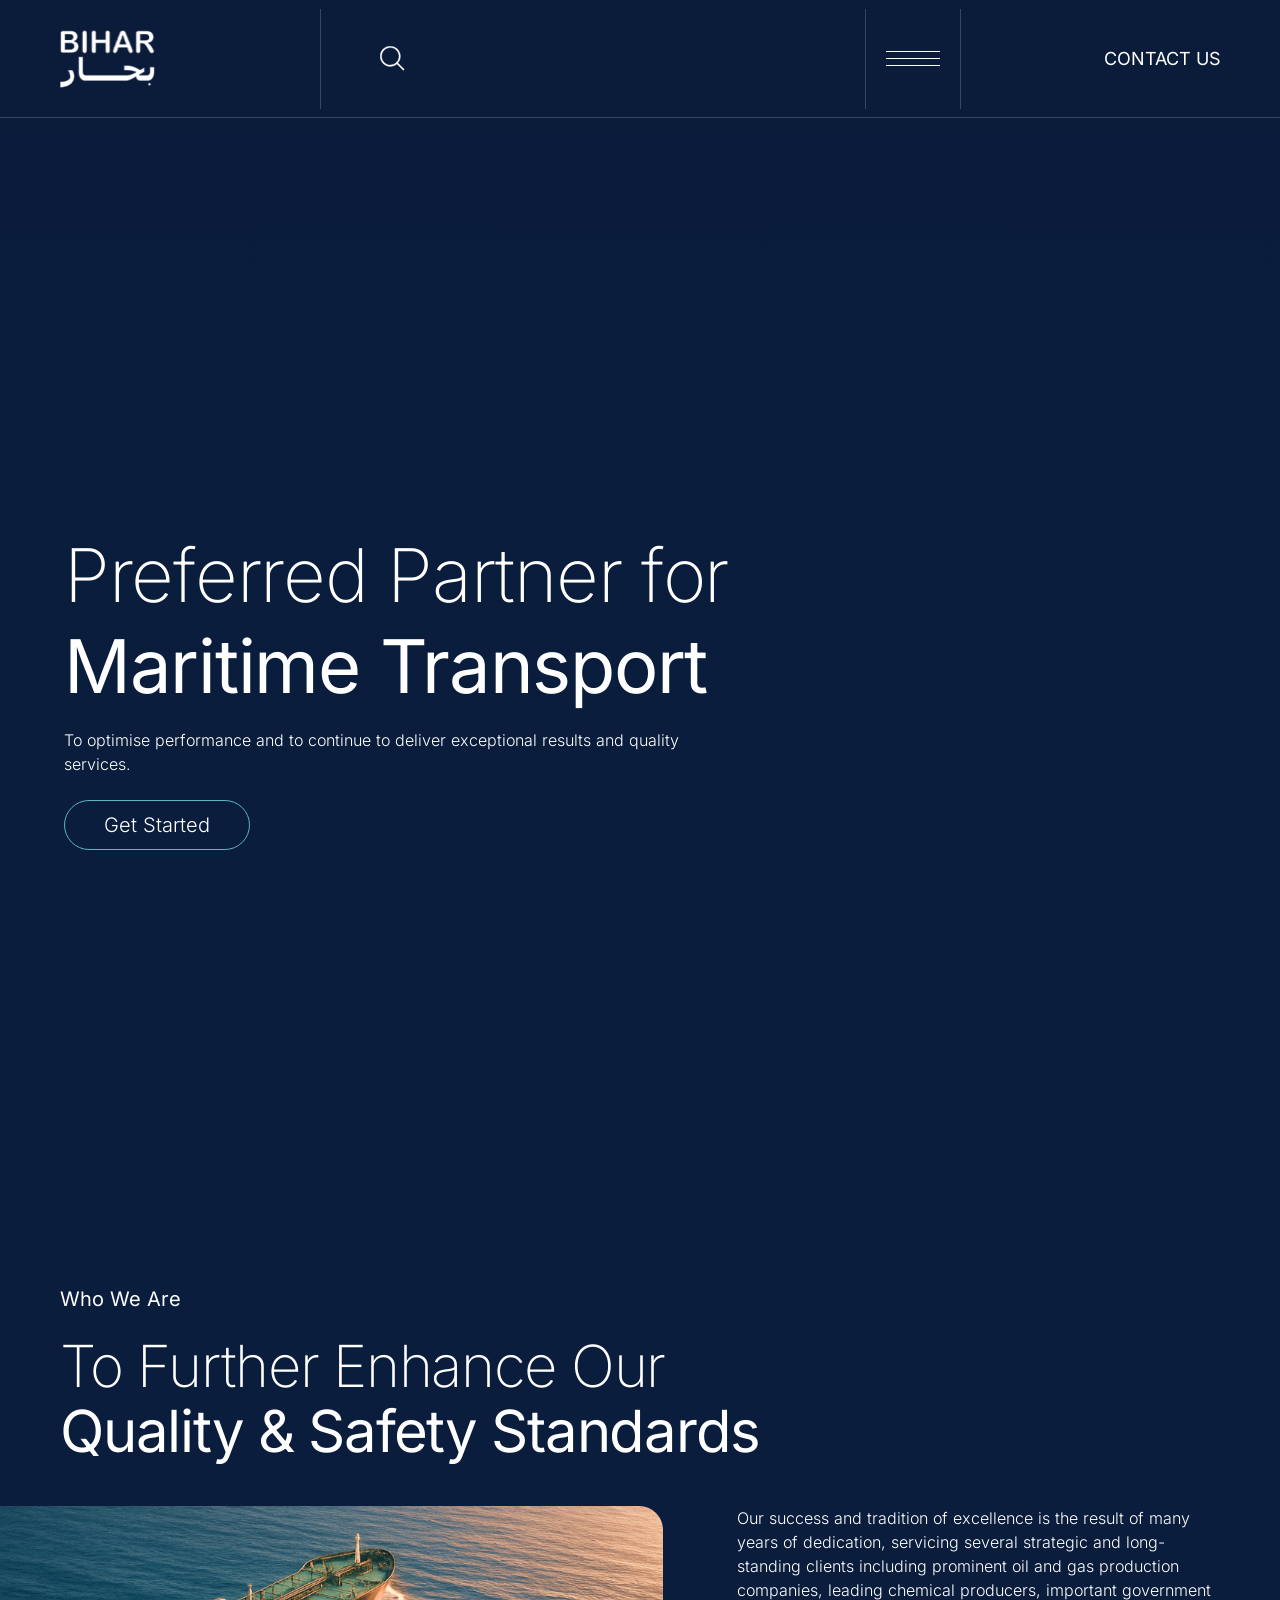
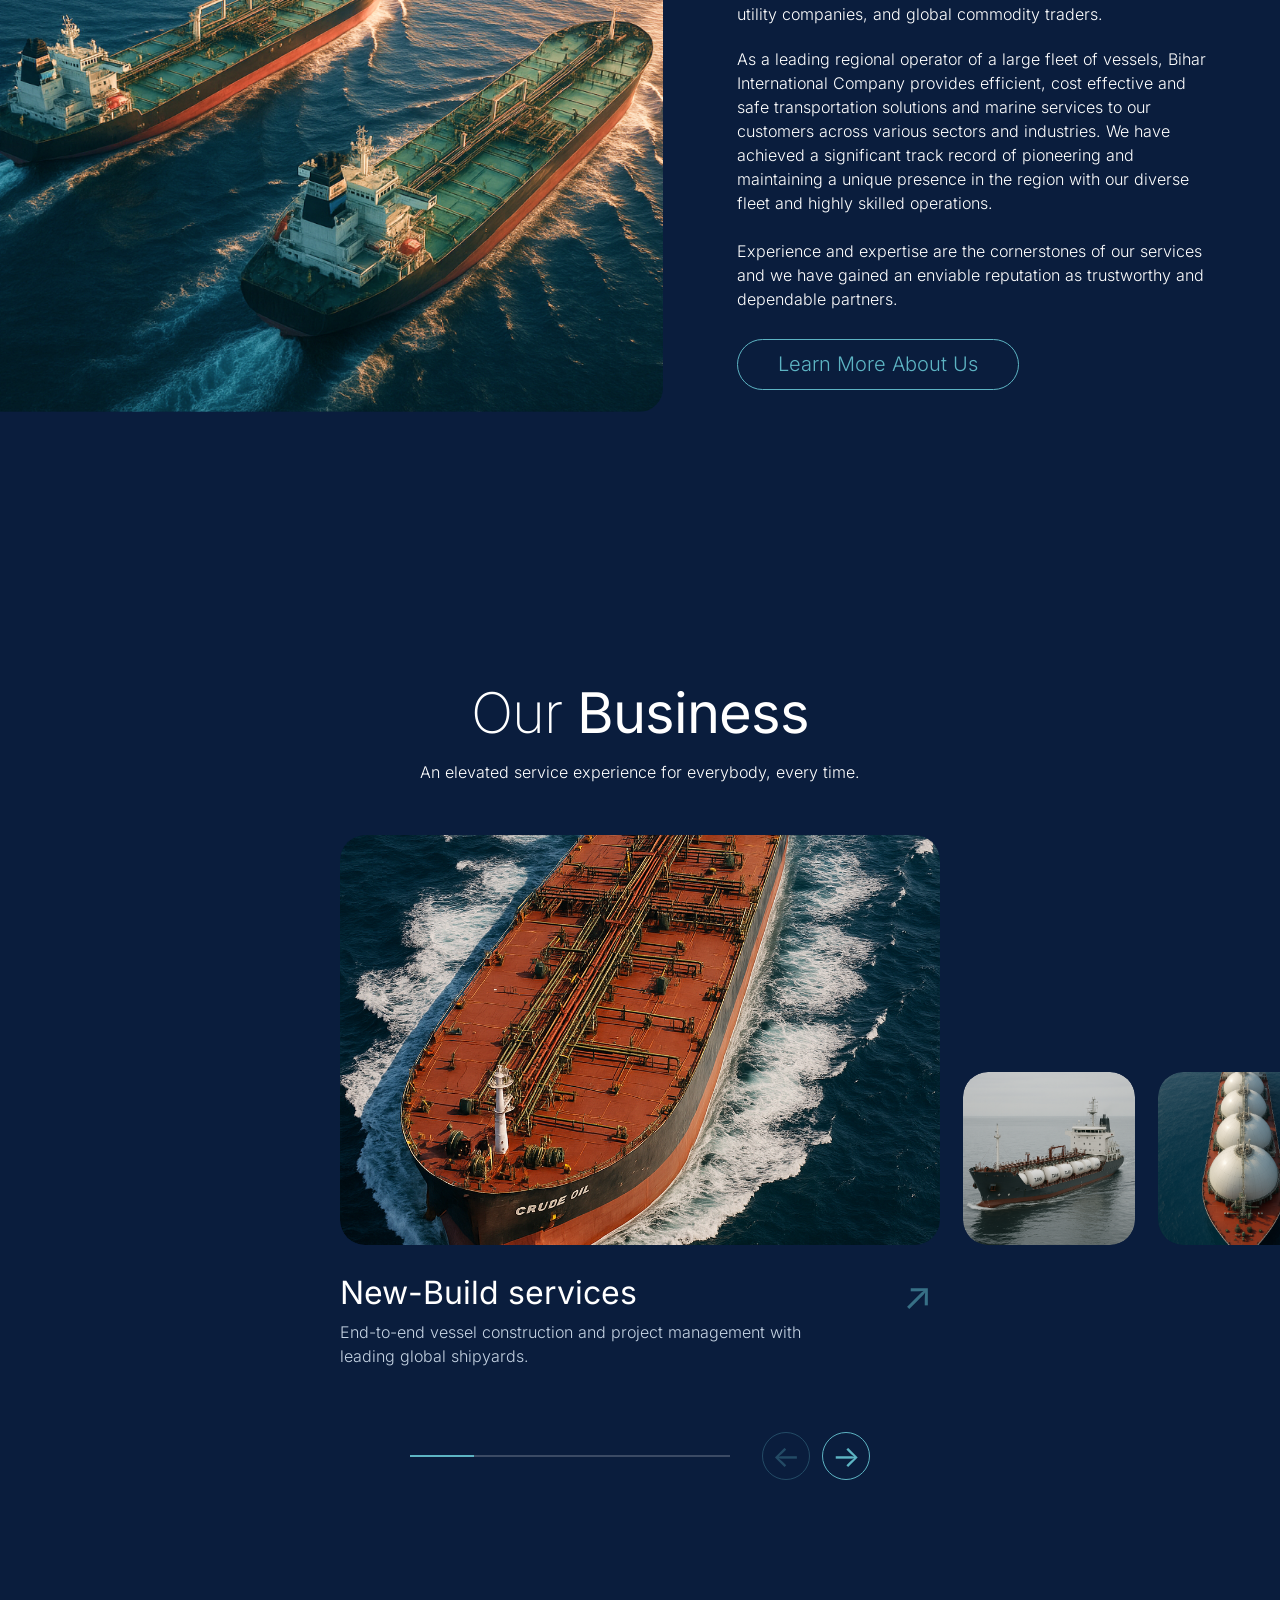
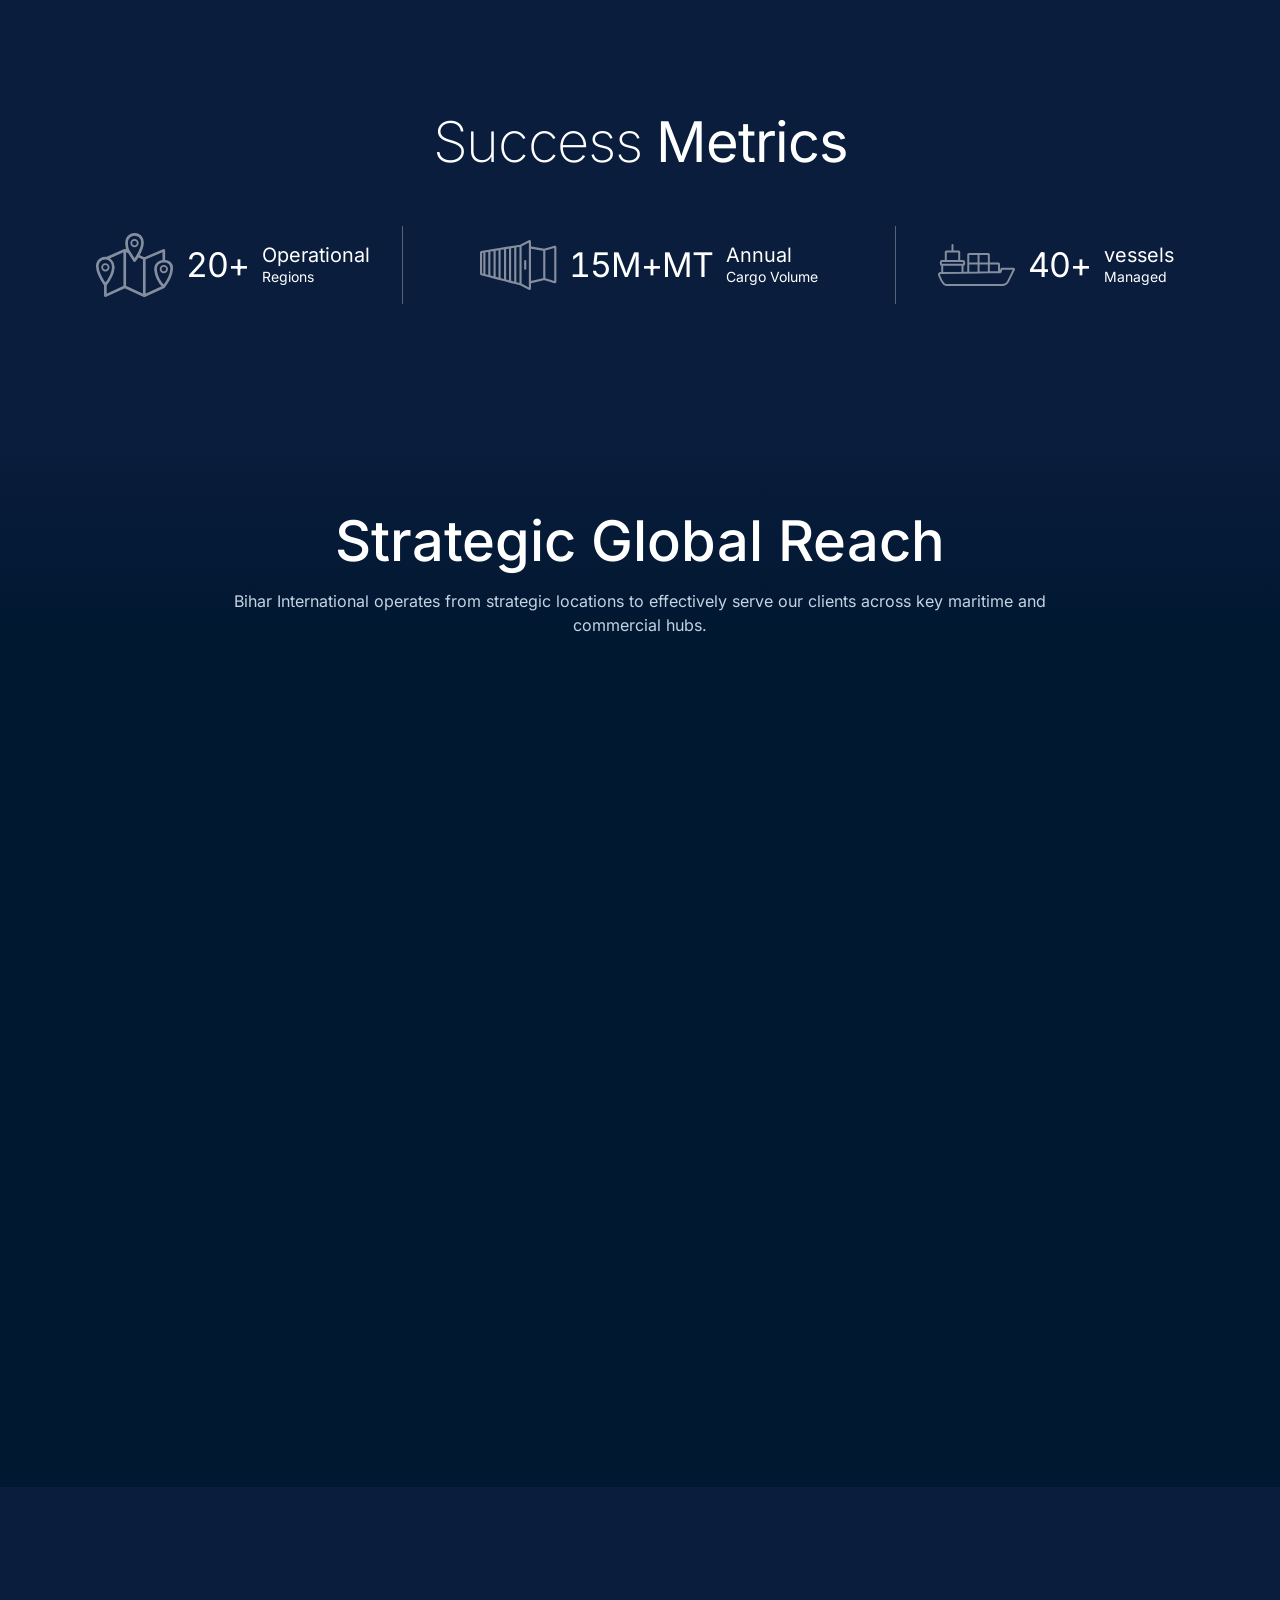
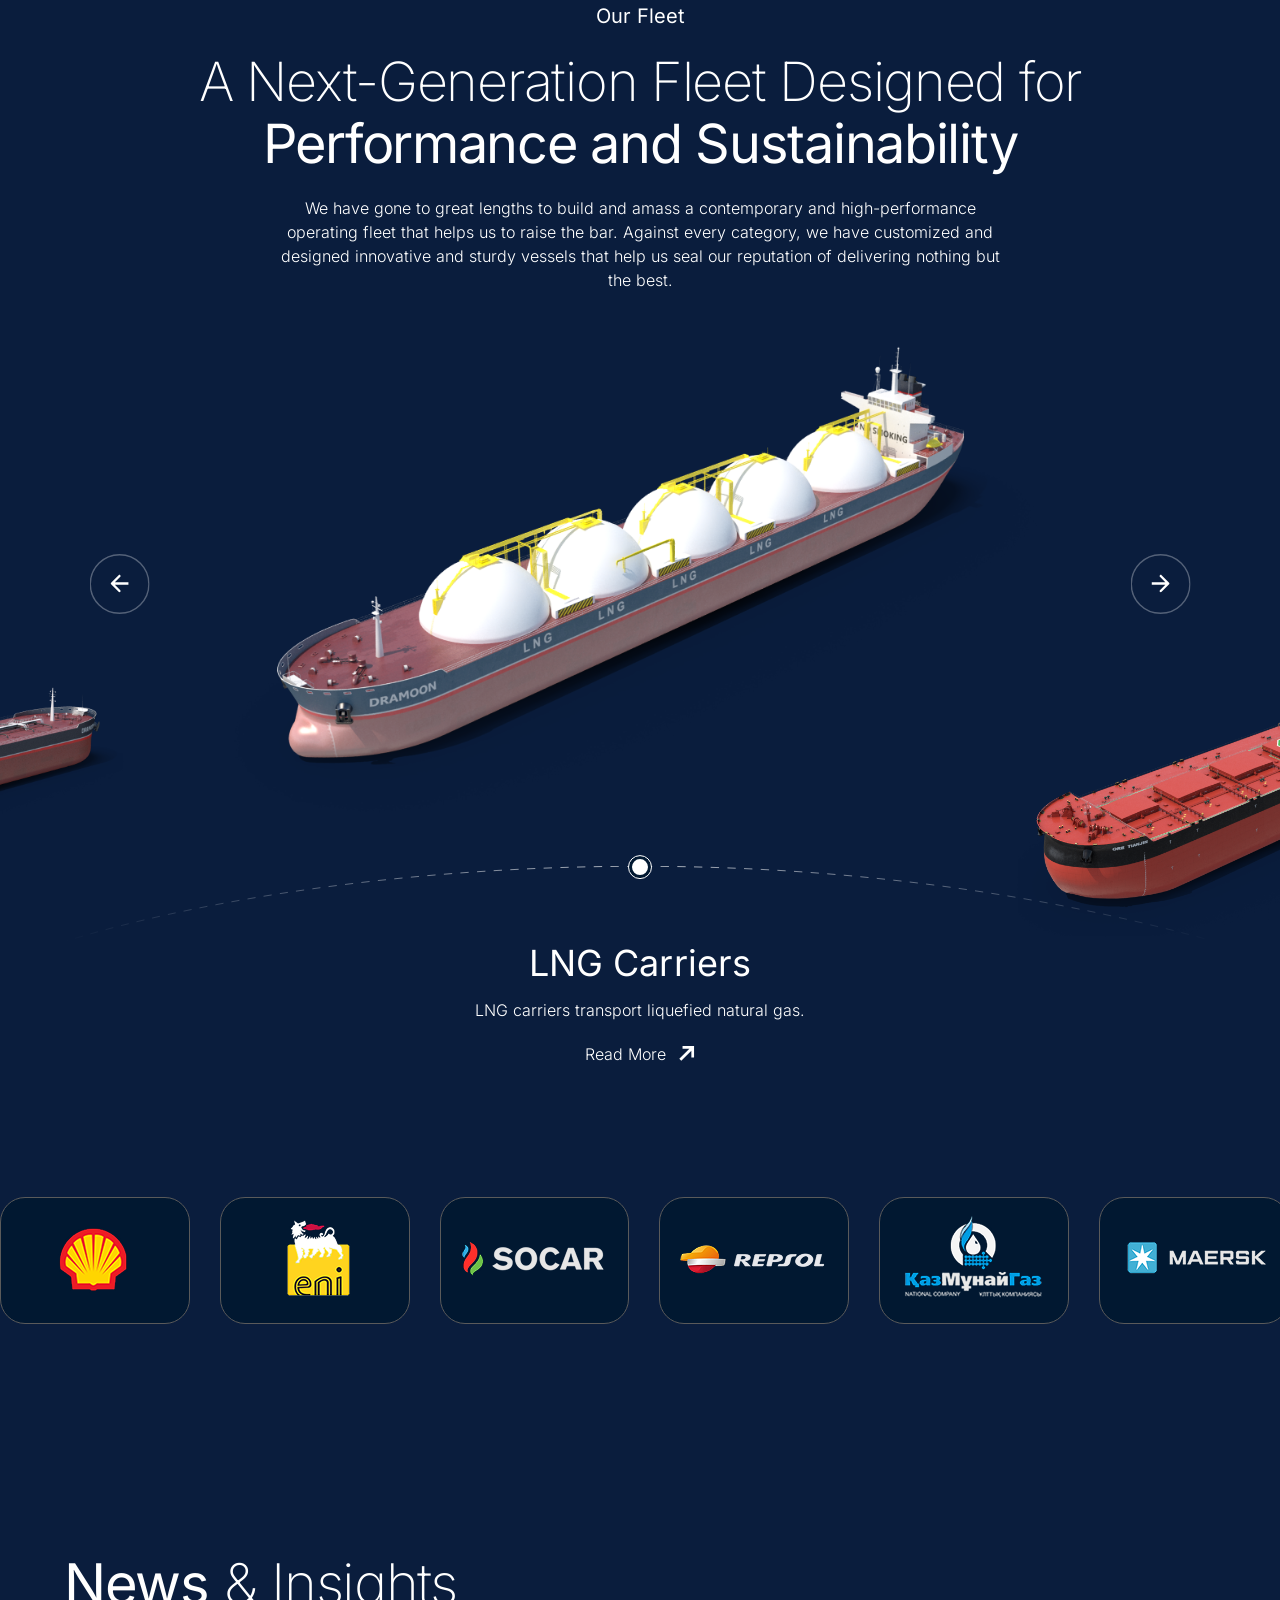
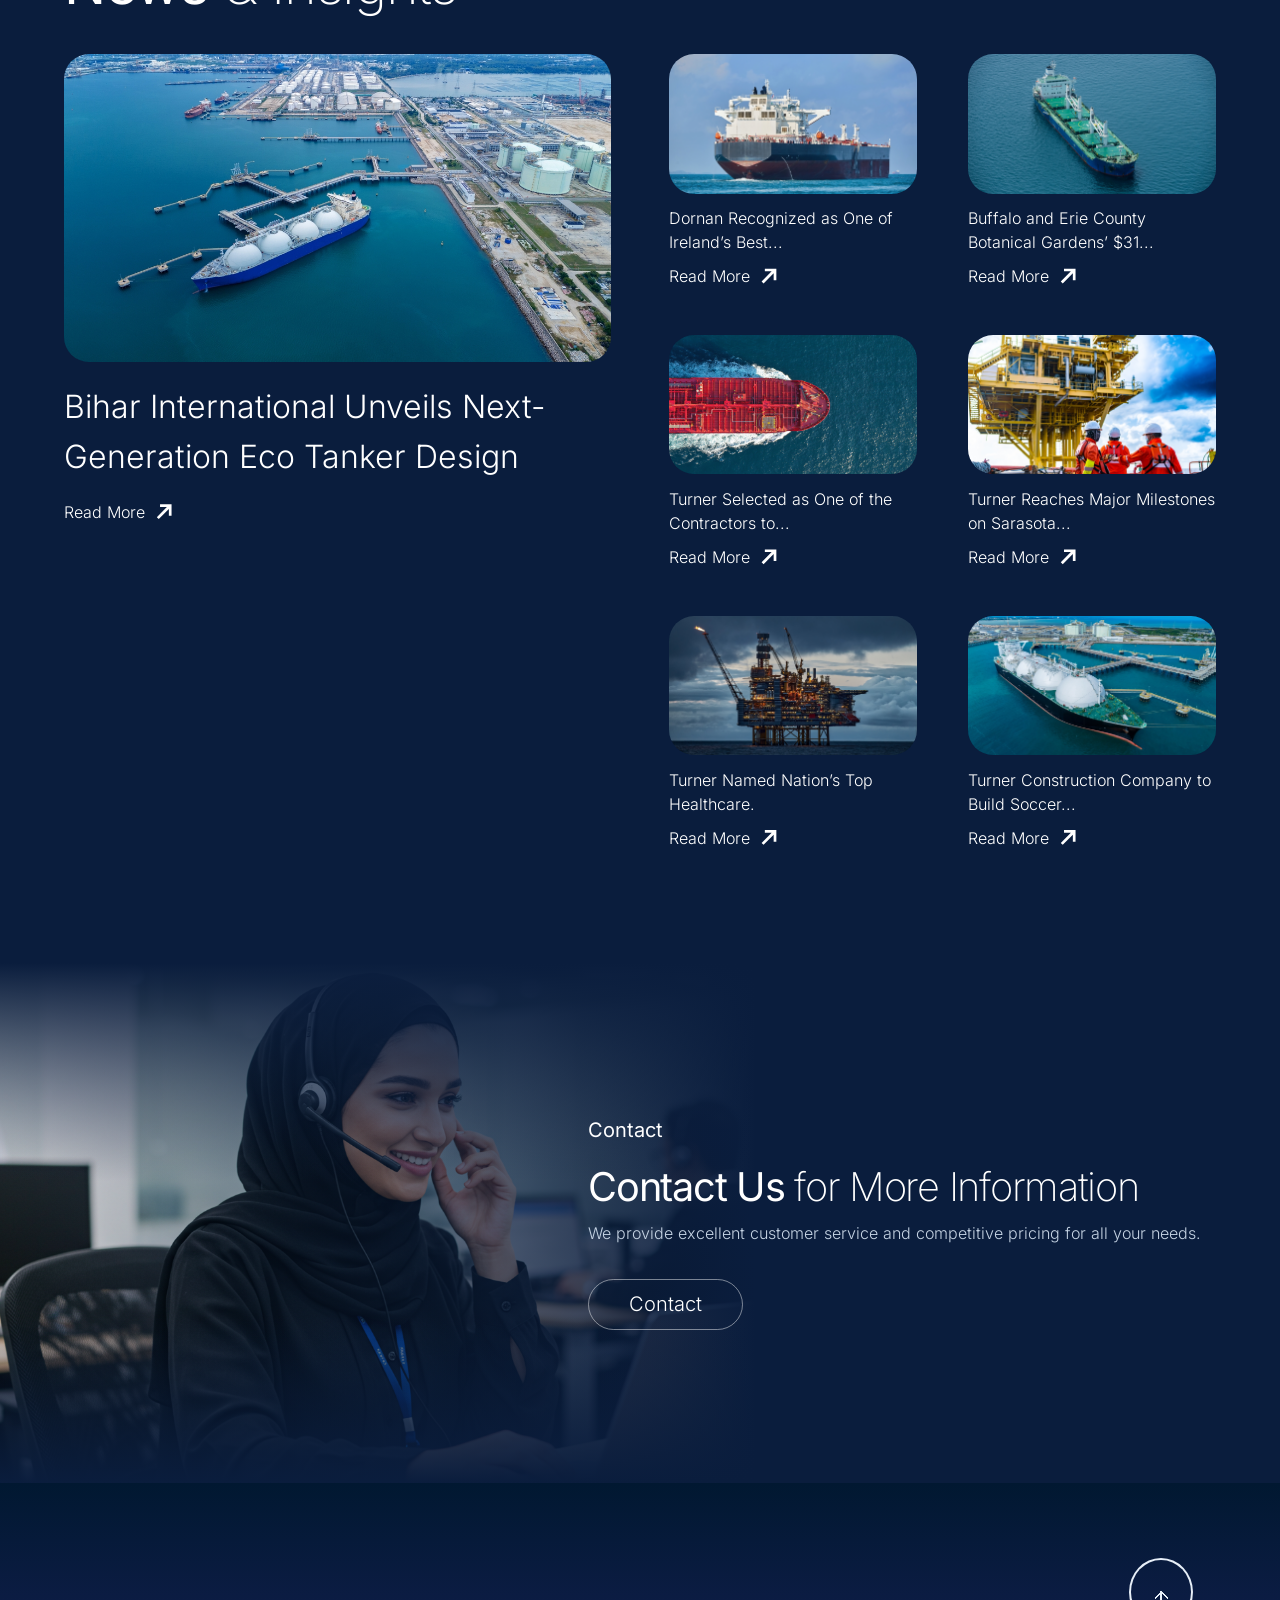
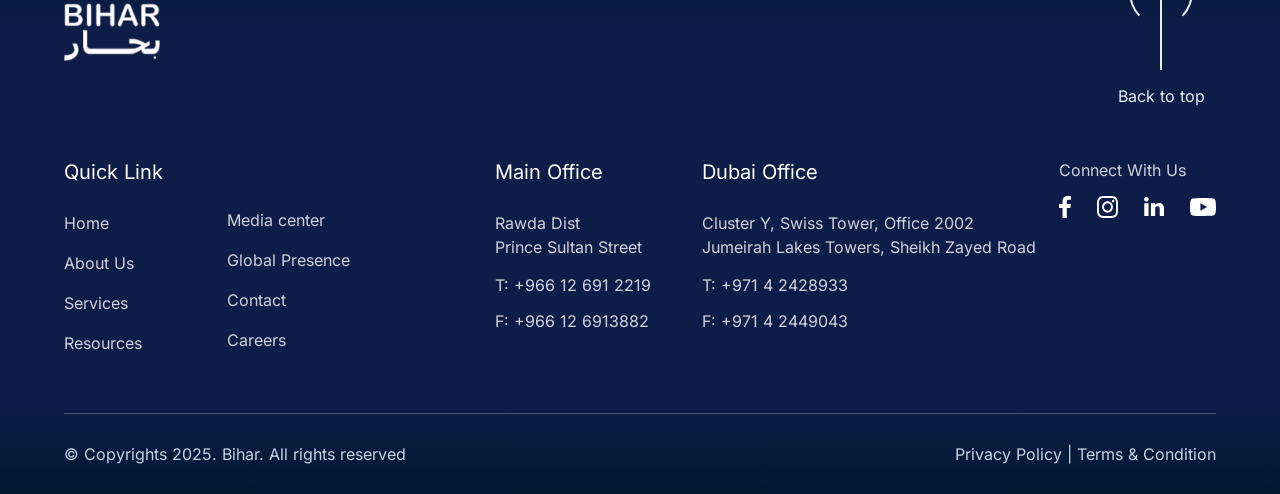
==== index.html @ 58f73dfc "Publish Bihar concept website" ====
<!doctype html><html lang="en"><head><meta charset="UTF-8"><meta name="viewport" content="width=device-width,initial-scale=1"><title>Bihar — Maritime Transport</title><link rel="stylesheet" href="styles.css?v=globe-top-blend"><script>
if (!matchMedia('(prefers-reduced-motion: reduce)').matches) {
  document.documentElement.classList.add('hero-intro-pending');
}
</script></head><body><main id="canvas"><section class="hero" aria-label="Maritime transport"><video class="hero-video" autoplay muted loop playsinline preload="metadata"><source src="./assets/hero-banner.mp4" type="video/mp4"></video><div class="hero-shade"></div><header class="hero-header"><a class="hero-logo" href="#" aria-label="Bihar home"><img src="./assets/8e5cc.png" alt="Bihar"></a><button class="hero-search" aria-label="Search"><img src="assets/searchicon.svg" alt=""></button><button class="hero-menu" aria-label="Open menu"><span></span><span></span><span></span></button><a class="hero-contact" href="mailto:info@bicl.co">CONTACT US</a></header><div class="hero-copy"><h1><span>Preferred Partner for</span><strong>Maritime Transport</strong></h1><p>To optimise performance and to continue to deliver exceptional results and quality services.</p><a class="hero-cta" href="#about">Get Started</a></div></section><link rel="preload" as="image" href="./assets/865ee.png"/><link rel="preload" as="image" href="./assets/8c9a8.svg"/><link rel="preload" as="image" href="./assets/1b8ef.svg"/><link rel="preload" as="image" href="./assets/f99da.svg"/><link rel="preload" as="image" href="./assets/7a4dc.png"/><link rel="preload" as="image" href="./assets/9ea4a.png"/><link rel="preload" as="image" href="./assets/bbabd.png"/><link rel="preload" as="image" href="./assets/f5aea.png"/><link rel="preload" as="image" href="./assets/d3bcc.png"/><link rel="preload" as="image" href="./assets/74d98.svg"/><link rel="preload" as="image" href="./assets/02187.svg"/><link rel="preload" as="image" href="./assets/6339b.png"/><link rel="preload" as="image" href="./assets/7008f.png"/><link rel="preload" as="image" href="./assets/beb6a.png"/><link rel="preload" as="image" href="./assets/e97cc.png"/><link rel="preload" as="image" href="./assets/ed91c.png"/><link rel="preload" as="image" href="./assets/caebd.png"/><link rel="preload" as="image" href="./assets/d52c5.png"/><link rel="preload" as="image" href="./assets/cea05.png"/><link rel="preload" as="image" href="./assets/6bff6.png"/><link rel="preload" as="image" href="./assets/cce20.png"/><link rel="preload" as="image" href="./assets/0d680.svg"/><link rel="preload" as="image" href="./assets/8b481.svg"/><link rel="preload" as="image" href="./assets/64f39.svg"/><link rel="preload" as="image" href="./assets/3a0a2.svg"/><link rel="preload" as="image" href="./assets/8ef79.svg"/><link rel="preload" as="image" href="./assets/d3dec.svg"/><link rel="preload" as="image" href="./assets/72396.svg"/><link rel="preload" as="image" href="./assets/e66ac.png"/><link rel="preload" as="image" href="./assets/db6e6.png"/><link rel="preload" as="image" href="./assets/611df.png"/><link rel="preload" as="image" href="./assets/e14b8.png"/><link rel="preload" as="image" href="./assets/8452d.png"/><link rel="preload" as="image" href="./assets/79194.png"/><link rel="preload" as="image" href="./assets/124e9.svg"/><link rel="preload" as="image" href="./assets/91818.svg"/><link rel="preload" as="image" href="./assets/4d800.svg"/><link rel="preload" as="image" href="./assets/2a0be.svg"/><link rel="preload" as="image" href="./assets/f7240.svg"/><link rel="preload" as="image" href="./assets/99e6b.png"/><link rel="preload" as="image" href="./assets/3533f.svg"/><link rel="preload" as="image" href="./assets/98422.png"/><link rel="preload" as="image" href="./assets/7807a.png"/><link rel="preload" as="image" href="./assets/a6199.png"/><link rel="preload" as="image" href="./assets/4f1c3.png"/><link rel="preload" as="image" href="./assets/ecb5b.png"/><link rel="preload" as="image" href="./assets/11f55.png"/><link rel="preload" as="image" href="./assets/58cdc.svg"/><link rel="preload" as="image" href="./assets/6ffd9.svg"/><link rel="preload" as="image" href="./assets/50e26.svg"/><link rel="preload" as="image" href="./assets/d8bd1.svg"/><link rel="preload" as="image" href="./assets/a7edb.svg"/><link rel="preload" as="image" href="./assets/069db.svg"/><link rel="preload" as="image" href="./assets/a8fae.svg"/><link rel="preload" as="image" href="./assets/d6ea6.svg"/><link rel="preload" as="image" href="./assets/c4813.svg"/><link rel="preload" as="image" href="./assets/32097.svg"/><link rel="preload" as="image" href="./assets/9d0dd.svg"/><link rel="preload" as="image" href="./assets/1b71c.svg"/><link rel="preload" as="image" href="./assets/38545.svg"/><link rel="preload" as="image" href="./assets/5c2eb.svg"/><link rel="preload" as="image" href="./assets/42e74.svg"/><link rel="preload" as="image" href="./assets/ce6f4.svg"/><link rel="preload" as="image" href="./assets/8627b.svg"/><link rel="preload" as="image" href="./assets/93ea5.svg"/><link rel="preload" as="image" href="./assets/8f38b.svg"/><link rel="preload" as="image" href="./assets/4aea3.svg"/><link rel="preload" as="image" href="./assets/d59c6.svg"/><link rel="preload" as="image" href="./assets/eb8be.svg"/><div class="bg-white relative size-full" data-node-id="0:882" data-name="Home"><div class="absolute contents left-0 top-[3746px]" data-node-id="0:883"><div class="absolute bg-[#0e0e0e] h-[2641px] left-0 top-[3746px] w-[1920px]" data-node-id="0:884"></div><section class="fleet-video-banner" aria-labelledby="global-reach-title"><header class="global-reach-intro"><h2 id="global-reach-title">Strategic Global Reach</h2><p>Bihar International operates from strategic locations to effectively serve our clients across key maritime and commercial hubs.</p></header><iframe class="fleet-route-globe" src="assets/route-globe.html?v=route-accent" title="Interactive maritime route globe" sandbox="allow-scripts" loading="lazy"></iframe></section><div class="absolute bg-[rgba(14,14,14,0)] h-[132px] left-[94px] top-[4502px] w-[1744px]" data-node-id="0:886"></div><div class="-translate-x-1/2 absolute h-[1389px] left-1/2 overflow-clip top-[4771px] w-[1920px]" data-node-id="0:887"><div class="-translate-x-1/2 [word-break:break-word] absolute content-stretch flex flex-col gap-[20px] items-center leading-[0] left-1/2 not-italic text-center text-white top-[100px] w-[1006px]" data-node-id="I0:887;6411:2569"><div class="flex flex-col font-[&#x27;Inter:Regular&#x27;] font-normal justify-center relative shrink-0 text-[20px] whitespace-nowrap" data-node-id="I0:887;6411:2570"><p class="leading-[29px]">Our Fleet</p></div><div class="flex flex-col font-[&#x27;Inter:Extra_Light&#x27;] font-extralight justify-center min-w-full relative shrink-0 text-[60px] tracking-[-1.275px] w-[min-content]" data-node-id="I0:887;6411:2571"><p><span class="leading-[80px]">A Next-Generation Fleet Designed for</span><br><span class="[word-break:break-word] font-[&#x27;Inter:Regular&#x27;] font-normal leading-[80px] not-italic">Performance and Sustainability</span></p></div><div class="flex flex-col font-[&#x27;Inter:Light&#x27;] font-light justify-center relative shrink-0 text-[18px] w-[972px]" data-node-id="I0:887;6411:2572"><p class="leading-[29px]">We have gone to great lengths to build and amass a contemporary and high-performance operating fleet that helps us to raise the bar. Against every category, we have customized and designed innovative and sturdy vessels that help us seal our reputation of delivering nothing but the best.</p></div></div><div class="-translate-x-1/2 absolute h-[335.984px] left-1/2 top-[585px] w-[958px]" data-node-id="I0:887;6411:2573" data-name="Tanker Image"><div class="absolute inset-[-12.22%_-5.5%_-14.26%_-4.71%]" data-node-id="I0:887;6411:2574" data-name="oil ship tanker.H07.2k"><div class="absolute inset-0 overflow-hidden pointer-events-none"><img alt="" class="absolute h-[329.79%] left-[-7.32%] max-w-none top-[-134.78%] w-[132.73%]" src="./assets/865ee.png"/></div></div></div><div class="absolute contents left-[712px] top-[1143px]" data-node-id="I0:887;6411:2577" data-name="Tankers"><div class="[word-break:break-word] absolute content-stretch flex flex-col gap-[12px] items-center leading-[0] left-[712px] not-italic text-center text-white top-[1143px]" data-node-id="I0:887;6411:2578"><div class="flex flex-col font-[&#x27;Inter:Regular&#x27;] font-normal justify-center min-w-full relative shrink-0 text-[36px] tracking-[var(--letter-spacing\/-0_6,-0.6px)] w-[min-content]" data-node-id="I0:887;6411:2579"><p class="leading-[var(--line-height\/39_99,39.99px)]">Tankers</p></div><div class="flex flex-col font-[&#x27;Inter:Light&#x27;] font-light justify-center relative shrink-0 text-[18px] w-[496px]" data-node-id="I0:887;6411:2580"><p class="leading-[29px]">Our offshore transport units are built for high-performance operations in challenging marine environments.</p></div></div><div class="absolute content-stretch flex items-center left-[891px] top-[1276px] read-more" data-node-id="I0:887;6411:2581" data-name="Component 3"><div class="[text-box-edge:cap_alphabetic] [text-box-trim:trim-both] [word-break:break-word] flex flex-col font-[&#x27;Inter:Medium&#x27;] font-medium justify-center leading-[0] not-italic relative shrink-0 text-[16px] text-center text-white whitespace-nowrap" data-node-id="I0:887;6411:2582"><p class="leading-[normal]">Read More</p></div><span class="read-more-arrow" aria-hidden="true"></span></div></div><div class="absolute contents left-[692px] top-[1330px]" data-node-id="I0:887;6411:2585" data-name="Offshore Units"><div class="[word-break:break-word] absolute content-stretch flex flex-col gap-[12px] items-center leading-[0] left-[692px] not-italic opacity-0 text-center text-white top-[1330px]" data-node-id="I0:887;6411:2586"><div class="flex flex-col font-[&#x27;Inter:Regular&#x27;] font-normal justify-center min-w-full relative shrink-0 text-[36px] tracking-[var(--letter-spacing\/-0_6,-0.6px)] w-[min-content]" data-node-id="I0:887;6411:2587"><p class="leading-[var(--line-height\/39_99,39.99px)]">Offshore Units</p></div><div class="flex flex-col font-[&#x27;Inter:Light&#x27;] font-light justify-center relative shrink-0 text-[18px] w-[536px]" data-node-id="I0:887;6411:2588"><p class="leading-[29px]">Our fleet of road and marine tankers is designed to handle bulk liquid cargo with maximum safety and minimal risk</p></div></div><div class="absolute content-stretch flex items-center left-[891px] opacity-0 top-[1463px] read-more" data-node-id="I0:887;6411:2589" data-name="Component 3"><div class="[text-box-edge:cap_alphabetic] [text-box-trim:trim-both] [word-break:break-word] flex flex-col font-[&#x27;Inter:Medium&#x27;] font-medium justify-center leading-[0] not-italic relative shrink-0 text-[16px] text-center text-white whitespace-nowrap" data-node-id="I0:887;6411:2590"><p class="leading-[normal]">Read More</p></div><span class="read-more-arrow" aria-hidden="true"></span></div></div><div class="-translate-x-1/2 absolute h-[146.651px] left-[calc(50%-0.25px)] top-[1063.85px] w-[1379.5px]" data-node-id="I0:887;6411:2593"><div class="absolute inset-[-0.34%_0_-0.31%_0]"><img alt="" class="block max-w-none size-full" src="./assets/1b8ef.svg"/></div></div><div class="absolute left-[946px] size-[28px] top-[1050px]" data-node-id="I0:887;6411:2594"><img alt="" class="absolute block inset-0 max-w-none size-full" src="./assets/f99da.svg"/></div><div class="absolute aspect-[1024/1024] left-[175.47%] right-[-100.42%] top-[1773px]" data-node-id="I0:887;6411:2608" data-name="05ca0b08-d64a-454d-96b0-d3762ce9445b"><img alt="" class="absolute inset-0 max-w-none object-cover pointer-events-none size-full" src="./assets/7a4dc.png"/></div><div class="absolute aspect-[2048/1167] left-[86.15%] right-[-28.23%] top-[665px]" data-node-id="I0:887;6411:2609" data-name="Lng-Tanker-Ship-14"><img alt="" class="absolute inset-0 max-w-none object-cover pointer-events-none size-full" src="./assets/9ea4a.png"/></div><div class="absolute h-[594px] left-[2291px] top-[956px] w-[1032px]" data-node-id="I0:887;6411:2610" data-name="Ore-Carrier-Ship-Loaded"><img alt="" class="absolute inset-0 max-w-none object-cover pointer-events-none size-full" src="./assets/bbabd.png"/></div><div class="absolute h-[643px] left-[2693px] top-[1419px] w-[1071px]" data-node-id="I0:887;6411:2611" data-name="Super-Tanker-VLCC-1"><img alt="" class="absolute inset-0 max-w-none object-cover pointer-events-none size-full" src="./assets/f5aea.png"/></div><div class="absolute flex h-[493.13px] items-center justify-center left-[2625px] top-[2729px] w-[744.354px]" data-node-id="I0:887;6411:2612"><div class="flex-none rotate-[-6.44deg]"><div class="h-[417px] relative w-[702px]" data-name="favpng_87da99ce3d34be8b486cbe459ee606f2 1"><img alt="" class="absolute inset-0 max-w-none object-cover pointer-events-none size-full" src="./assets/d3bcc.png"/></div></div></div><div class="absolute contents inset-[52.05%_20.89%_43.63%_20.89%]" data-node-id="I0:887;6411:2597" data-name="Arrows"><button class="absolute block cursor-pointer inset-[52.05%_20.89%_43.7%_76.04%]" data-node-id="I0:887;6411:2598"><img alt="" class="absolute block inset-0 max-w-none size-full" src="./assets/74d98.svg"/></button><div class="absolute inset-[52.12%_76.04%_43.63%_20.89%]" data-node-id="I0:887;6411:2601"><img alt="" class="absolute block inset-0 max-w-none size-full" src="./assets/74d98.svg"/></div></div></div><div class="absolute h-[127px] left-[90px] top-[6160px] w-[1740px]" data-node-id="0:888"><div class="absolute content-stretch flex gap-[30px] items-start left-0 top-0" data-node-id="I0:888;2306:1199" data-name="Logos"><div class="bg-[#011831] border border-[#5a5a5a] border-solid content-stretch flex gap-[10px] h-[127px] items-center justify-center p-[15px] relative rounded-[25px] shrink-0 w-[189.764px]" data-node-id="I0:888;2306:1200" data-name="Search Button Dark"><div class="h-[102px] relative shrink-0 w-[168px]" data-node-id="I0:888;2306:1200;20:235" data-name="clients-olimar_03 1"><div class="absolute inset-0 overflow-hidden pointer-events-none"><img class="partner-logo-image" src="assets/partner-shell.png" alt="Shell"></div></div></div><div class="bg-[#011831] border border-[#5a5a5a] border-solid content-stretch flex gap-[10px] h-[127px] items-center justify-center p-[15px] relative rounded-[25px] shrink-0 w-[189.764px]" data-node-id="I0:888;2306:1201" data-name="Search Button Dark"><div class="h-[102px] relative shrink-0 w-[168px]" data-node-id="I0:888;2306:1201;2306:1057" data-name="clients-olimar_03 2"><div class="absolute inset-0 overflow-hidden pointer-events-none"><img class="partner-logo-image" src="assets/partner-eni.png" alt="Eni"></div></div></div><div class="bg-[#011831] border border-[#5a5a5a] border-solid content-stretch flex gap-[10px] h-[127px] items-center justify-center p-[15px] relative rounded-[25px] shrink-0 w-[189.764px]" data-node-id="I0:888;2306:1202" data-name="Search Button Dark"><div class="h-[102px] relative shrink-0 w-[168px]" data-node-id="I0:888;2306:1202;2306:1061" data-name="clients-olimar_03 2"><div class="absolute inset-0 overflow-hidden pointer-events-none"><img class="partner-logo-image" src="assets/partner-socar.png" alt="Socar"></div></div></div><div class="bg-[#011831] border border-[#5a5a5a] border-solid content-stretch flex gap-[10px] h-[127px] items-center justify-center p-[15px] relative rounded-[25px] shrink-0 w-[189.764px]" data-node-id="I0:888;2306:1203" data-name="Search Button Dark"><div class="h-[102px] relative shrink-0 w-[168px]" data-node-id="I0:888;2306:1203;2306:1065" data-name="clients-olimar_03 2"><div class="absolute inset-0 overflow-hidden pointer-events-none"><img class="partner-logo-image" src="assets/partner-repsol.png" alt="Repsol"></div></div></div><div class="bg-[#011831] border border-[#5a5a5a] border-solid content-stretch flex gap-[10px] h-[127px] items-center justify-center p-[15px] relative rounded-[25px] shrink-0 w-[189.764px]" data-node-id="I0:888;2306:1204" data-name="Search Button Dark"><div class="h-[102px] relative shrink-0 w-[168px]" data-node-id="I0:888;2306:1204;2306:1069" data-name="clients-olimar_03 2"><img class="partner-logo-image" src="assets/partner-kazmunaygas.png" alt="Kazmunaygas"></div></div><div class="bg-[#011831] border border-[#5a5a5a] border-solid content-stretch flex gap-[10px] h-[127px] items-center justify-center p-[15px] relative rounded-[25px] shrink-0 w-[189.764px]" data-node-id="I0:888;2306:1205" data-name="Search Button Dark"><div class="h-[102px] relative shrink-0 w-[168px]" data-node-id="I0:888;2306:1205;2306:1073" data-name="clients-olimar_03 2"><div class="absolute inset-0 overflow-hidden pointer-events-none"><img class="partner-logo-image" src="assets/partner-maersk.png" alt="Maersk"></div></div></div><div class="bg-[#011831] border border-[#5a5a5a] border-solid content-stretch flex gap-[10px] h-[127px] items-center justify-center p-[15px] relative rounded-[25px] shrink-0 w-[189.764px]" data-node-id="I0:888;2306:1206" data-name="Search Button Dark"><div class="h-[102px] relative shrink-0 w-[168px]" data-node-id="I0:888;2306:1206;2306:1107" data-name="clients-olimar_03 1"><img class="partner-logo-image" src="assets/partner-womar.png" alt="Womar"></div></div><div class="bg-[#011831] border border-[#5a5a5a] border-solid content-stretch flex gap-[10px] h-[127px] items-center justify-center p-[15px] relative rounded-[25px] shrink-0 w-[189.764px]" data-node-id="I0:888;2306:1207" data-name="Search Button Dark"><div class="h-[102px] relative shrink-0 w-[168px]" data-node-id="I0:888;2306:1207;2306:1111" data-name="clients-olimar_03 1"><div class="absolute inset-0 overflow-hidden pointer-events-none"><img class="partner-logo-image" src="assets/partner-chemship.png" alt="Chemship"></div></div></div><div class="bg-[#011831] border border-[#5a5a5a] border-solid content-stretch flex gap-[10px] h-[127px] items-center justify-center p-[15px] relative rounded-[25px] shrink-0 w-[189.764px]" data-node-id="I0:888;2306:1208" data-name="Search Button Dark"><div class="h-[102px] relative shrink-0 w-[168px]" data-node-id="I0:888;2306:1208;20:235" data-name="clients-olimar_03 1"><div class="absolute inset-0 overflow-hidden pointer-events-none"><img class="partner-logo-image" src="assets/partner-shell.png" alt="Shell"></div></div></div><div class="bg-[#011831] border border-[#5a5a5a] border-solid content-stretch flex gap-[10px] h-[127px] items-center justify-center p-[15px] relative rounded-[10px] shrink-0 w-[189.764px]" data-node-id="0:285"><div class="h-[102px] relative shrink-0 w-[168px]" data-node-id="0:291" data-name="clients-olimar_03 2"><div class="absolute inset-0 overflow-hidden pointer-events-none"><img class="partner-logo-image" src="assets/partner-eni.png" alt="Eni"></div></div></div><div class="bg-[#011831] border border-[#5a5a5a] border-solid content-stretch flex gap-[10px] h-[127px] items-center justify-center p-[15px] relative rounded-[10px] shrink-0 w-[189.764px]" data-node-id="0:300"><div class="h-[102px] relative shrink-0 w-[168px]" data-node-id="0:306" data-name="clients-olimar_03 2"><div class="absolute inset-0 overflow-hidden pointer-events-none"><img class="partner-logo-image" src="assets/partner-socar.png" alt="Socar"></div></div></div><div class="bg-[#011831] border border-[#5a5a5a] border-solid content-stretch flex gap-[10px] h-[127px] items-center justify-center p-[15px] relative rounded-[10px] shrink-0 w-[189.764px]" data-node-id="0:315"><div class="h-[102px] relative shrink-0 w-[168px]" data-node-id="0:321" data-name="clients-olimar_03 2"><div class="absolute inset-0 overflow-hidden pointer-events-none"><img class="partner-logo-image" src="assets/partner-repsol.png" alt="Repsol"></div></div></div><div class="bg-[#011831] border border-[#5a5a5a] border-solid content-stretch flex gap-[10px] h-[127px] items-center justify-center p-[15px] relative rounded-[10px] shrink-0 w-[189.764px]" data-node-id="0:330"><div class="h-[102px] relative shrink-0 w-[168px]" data-node-id="0:336" data-name="clients-olimar_03 2"><img class="partner-logo-image" src="assets/partner-kazmunaygas.png" alt="Kazmunaygas"></div></div><div class="bg-[#011831] border border-[#5a5a5a] border-solid content-stretch flex gap-[10px] h-[127px] items-center justify-center p-[15px] relative rounded-[10px] shrink-0 w-[189.764px]" data-node-id="0:345"><div class="h-[102px] relative shrink-0 w-[168px]" data-node-id="0:351" data-name="clients-olimar_03 2"><div class="absolute inset-0 overflow-hidden pointer-events-none"><img class="partner-logo-image" src="assets/partner-maersk.png" alt="Maersk"></div></div></div><div class="bg-[#011831] border border-[#5a5a5a] border-solid content-stretch flex gap-[10px] h-[127px] items-center justify-center p-[15px] relative rounded-[10px] shrink-0 w-[189.764px]" data-node-id="0:360"><div class="h-[102px] relative shrink-0 w-[168px]" data-node-id="0:366" data-name="clients-olimar_03 1"><img class="partner-logo-image" src="assets/partner-womar.png" alt="Womar"></div></div><div class="bg-[#011831] border border-[#5a5a5a] border-solid content-stretch flex gap-[10px] h-[127px] items-center justify-center p-[15px] relative rounded-[10px] shrink-0 w-[189.764px]" data-node-id="0:375"><div class="h-[102px] relative shrink-0 w-[168px]" data-node-id="0:381" data-name="clients-olimar_03 1"><div class="absolute inset-0 overflow-hidden pointer-events-none"><img class="partner-logo-image" src="assets/partner-chemship.png" alt="Chemship"></div></div></div></div></div></div><div class="absolute contents left-0 top-[1000px]" data-node-id="0:889" data-name="About"><div class="absolute bg-[#253f8b] h-[440px] left-0 top-[1000px] w-[1920px]" data-node-id="0:890"></div><div class="absolute h-[730px] left-0 rounded-br-[25px] rounded-tr-[25px] top-[1339px] w-[954px]" id="about" data-node-id="0:891" data-name="20250612_1041_Sunrise Maritime Passage_simple_compose_01jxhdvjbze3fryj02ryeaegf3"><img alt="" class="absolute inset-0 max-w-none object-bottom pointer-events-none rounded-br-[25px] rounded-tr-[25px] size-full" src="./assets/6bff6.png"/></div><div class="[word-break:break-word] absolute content-stretch flex flex-col gap-[20px] items-start leading-[0] left-[90px] not-italic text-white top-[1075px]" data-node-id="0:892"><div class="flex flex-col font-[&#x27;Inter:Regular&#x27;] font-normal justify-center relative shrink-0 text-[20px] whitespace-nowrap" data-node-id="0:893"><p class="leading-[29px]">Who We Are</p></div><div class="flex flex-col font-[&#x27;Inter:Extra_Light&#x27;] font-extralight justify-center relative shrink-0 text-[0px] tracking-[var(--letter-spacing\/-1_27,-1.275px)] w-[819px]" data-node-id="0:894"><p class="text-[60px] tracking-[-1.275px]"><span class="font-[&#x27;Inter:Extra_Light&#x27;] font-extralight leading-[80px]">To Further Enhance Our</span><br><span class="font-[&#x27;Inter:Regular&#x27;] font-normal leading-[80px]">Quality &amp; Safety Standards</span></p></div></div><div class="-translate-y-1/2 [word-break:break-word] absolute flex flex-col font-[&#x27;Inter:Light&#x27;] font-light justify-center leading-[0] left-[1064px] not-italic text-[18px] text-white top-[1327.5px] w-[550px]" data-node-id="0:895"><p class="leading-[29px]">Our success and tradition of excellence is the result of many years of dedication, servicing several strategic and long-standing clients including prominent oil and gas production companies, leading chemical producers, important government utility companies, and global commodity traders.</p></div><div class="absolute content-stretch flex flex-col gap-[40px] items-start left-[1064px] top-[1480px] w-[650px]" data-node-id="0:896"><div class="[word-break:break-word] flex flex-col font-[&#x27;Inter:Light&#x27;] font-light justify-center leading-[0] min-w-full not-italic relative shrink-0 text-[18px] text-[color:var(--color\/grey\/10,#17171b)] w-[min-content] whitespace-pre-wrap" data-node-id="0:897"><p class="leading-[29px] mb-0">As a leading regional operator of a large fleet of vessels, Bihar International Company provides efficient, cost effective and safe transportation solutions and marine services to our customers across various sectors and industries. We have achieved a significant track record of pioneering and maintaining a unique presence in the region with our diverse fleet and highly skilled operations.</p><p class="leading-[29px] mb-0">​</p><p class="leading-[29px]">Experience and expertise are the cornerstones of our services and we have gained an enviable reputation as trustworthy and dependable partners.</p></div><div class="border border-[#253f8b] border-solid content-stretch flex gap-[10px] items-center justify-center px-[40px] py-[10px] relative rounded-[300px] shrink-0" data-node-id="0:898" data-name="Button Light"><p class="[word-break:break-word] font-[&#x27;Inter:Light&#x27;] font-light leading-[29px] not-italic relative shrink-0 text-[#253f8b] text-[20px] whitespace-nowrap" data-node-id="I0:898;2:31">Learn More About Us</p></div></div></div><div class="-translate-x-1/2 absolute contents left-[calc(50%+0.5px)] top-[7758.7px]" data-node-id="0:899" data-name="Banner"><div class="-translate-x-1/2 absolute bg-[#0c246b] h-[600px] left-1/2 top-[7758.7px] w-[1920px]" data-node-id="0:900"></div><div class="-translate-y-1/2 absolute h-[600px] left-0 top-[calc(50%+3548px)] w-[1095px]" data-node-id="0:901" data-name="Image_fx (1)"><div class="absolute inset-0 overflow-hidden pointer-events-none"><img alt="" class="absolute h-[130.97%] left-[-29.94%] max-w-none top-[-0.82%] w-[131.57%]" src="./assets/cce20.png"/></div></div><div class="-translate-x-1/2 absolute flex h-[600px] items-center justify-center left-[calc(50%+0.5px)] top-[7759px] w-[1921px]" data-node-id="0:902"><div class="flex-none rotate-180"><div class="bg-gradient-to-r from-[#0c246b] from-[45.192%] h-[600px] relative to-[rgba(37,63,139,0)] w-[1921px]"></div></div></div><div class="absolute bottom-[835px] content-stretch flex flex-col gap-[40px] items-start left-[972px]" data-node-id="0:903" data-name="Text"><div class="[word-break:break-word] content-stretch flex flex-col gap-[10px] items-start leading-[0] not-italic relative shrink-0 text-white whitespace-nowrap" data-node-id="0:904"><div class="content-stretch flex flex-col gap-[20px] items-start relative shrink-0" data-node-id="0:905"><div class="flex flex-col font-[&#x27;Inter:Regular&#x27;] font-normal justify-center relative shrink-0 text-[20px]" data-node-id="0:906"><p class="leading-[29px]">Contact</p></div><div class="flex flex-col font-[&#x27;Inter:Extra_Light&#x27;] font-extralight justify-center relative shrink-0 text-[60px] tracking-[-1.275px]" data-node-id="0:907"><p><span class="[word-break:break-word] font-[&#x27;Inter:Regular&#x27;] font-normal leading-[80px] not-italic">Contact Us</span><span class="leading-[80px]"> for More Information</span></p></div></div><div class="flex flex-col font-[&#x27;Inter:Light&#x27;] font-light justify-center relative shrink-0 text-[18px]" data-node-id="0:908"><p class="leading-[29px]">We provide excellent customer service and competitive pricing for all your needs.</p></div></div><a class="border border-solid border-white content-stretch flex gap-[10px] items-center justify-center px-[40px] py-[10px] relative rounded-[300px] shrink-0" data-node-id="0:909" data-name="Button Dark" href="mailto:info@bicl.co"><p class="[word-break:break-word] font-[&#x27;Inter:Light&#x27;] font-light leading-[29px] not-italic relative shrink-0 text-[20px] text-white whitespace-nowrap" data-node-id="I0:909;29:293">Contact</p></a></div></div><footer class="site-footer" data-node-id="0:910">
  <video class="footer-video" muted loop playsinline preload="metadata" aria-hidden="true"><source src="assets/footer-background.mp4" type="video/mp4"></video>
  <div class="footer-masthead">
    <img class="footer-logo" data-node-id="0:916" src="assets/9bea2.png" alt="Bihar">
    <button class="footer-back-top" type="button">
      <span class="footer-top-icon" aria-hidden="true"></span>
      Back to top
    </button>
  </div>
  <div class="footer-columns" data-node-id="0:920">
    <div class="[word-break:break-word] content-stretch flex gap-[160px] items-center not-italic relative shrink-0 text-white w-[374px]" data-node-id="0:921"><div class="content-stretch flex flex-col font-[&#x27;Inter:Regular&#x27;] font-normal gap-[28px] items-start relative shrink-0 w-[83px] whitespace-nowrap" data-node-id="0:922"><div class="flex flex-col justify-center leading-[0] relative shrink-0 text-[20px]" data-node-id="0:923"><p class="leading-[29px]">Quick Link</p></div><div class="content-stretch flex flex-col gap-[28px] items-start leading-[normal] relative shrink-0 text-[16px] w-full" data-node-id="0:924"><p class="[text-box-edge:cap_alphabetic] [text-box-trim:trim-both] opacity-80 relative shrink-0" data-node-id="0:925">Home</p><p class="[text-box-edge:cap_alphabetic] [text-box-trim:trim-both] opacity-80 relative shrink-0" data-node-id="0:926">About Us</p><p class="[text-box-edge:cap_alphabetic] [text-box-trim:trim-both] opacity-80 relative shrink-0" data-node-id="0:927">Services</p><p class="[text-box-edge:cap_alphabetic] [text-box-trim:trim-both] opacity-80 relative shrink-0" data-node-id="0:928">Resources</p></div></div><div class="content-stretch flex flex-col gap-[45px] items-start relative shrink-0 text-[16px]" data-node-id="0:929"><p class="[text-box-edge:cap_alphabetic] [text-box-trim:trim-both] font-[&#x27;Poppins:SemiBold&#x27;] leading-[39px] min-w-full opacity-0 relative shrink-0 w-[min-content]" data-node-id="0:930">Quick Link</p><div class="content-stretch flex flex-col font-[&#x27;Inter:Regular&#x27;] font-normal gap-[28px] items-start leading-[normal] relative shrink-0 whitespace-nowrap" data-node-id="0:931"><p class="[text-box-edge:cap_alphabetic] [text-box-trim:trim-both] opacity-80 relative shrink-0" data-node-id="0:932">Media center</p><p class="[text-box-edge:cap_alphabetic] [text-box-trim:trim-both] opacity-80 relative shrink-0" data-node-id="0:933">Global Presence </p><p class="[text-box-edge:cap_alphabetic] [text-box-trim:trim-both] opacity-80 relative shrink-0" data-node-id="0:934">Contact</p><p class="[text-box-edge:cap_alphabetic] [text-box-trim:trim-both] opacity-80 relative shrink-0" data-node-id="0:935">Careers</p></div></div></div>
    <div class="content-stretch flex flex-col gap-[28px] h-[208px] items-start relative shrink-0" data-node-id="0:937"><div class="flex flex-col justify-center leading-[0] relative shrink-0 text-[20px]" data-node-id="0:938"><p class="leading-[29px]">Main Office</p></div><div class="content-stretch flex flex-col gap-[28px] items-start relative shrink-0 text-[16px]" data-node-id="0:939"><div class="[text-box-edge:cap_alphabetic] [text-box-trim:trim-both] leading-[0] opacity-80 relative shrink-0" data-node-id="0:940"><p class="leading-[24px] mb-0 whitespace-pre">Rawda Dist </p><p class="leading-[24px] whitespace-pre">Prince Sultan Street</p></div><p class="[text-box-edge:cap_alphabetic] [text-box-trim:trim-both] leading-[normal] opacity-80 relative shrink-0" data-node-id="0:941">T: +966 12 691 2219</p><p class="[text-box-edge:cap_alphabetic] [text-box-trim:trim-both] leading-[normal] opacity-80 relative shrink-0" data-node-id="0:942">F: +966 12 6913882</p></div></div>
    <div class="content-stretch flex flex-col gap-[28px] h-[208px] items-start relative shrink-0" data-node-id="0:943"><div class="flex flex-col justify-center leading-[0] relative shrink-0 text-[20px]" data-node-id="0:944"><p class="leading-[29px]">Dubai Office</p></div><div class="content-stretch flex flex-col gap-[28px] items-start relative shrink-0 text-[16px]" data-node-id="0:945"><div class="[text-box-edge:cap_alphabetic] [text-box-trim:trim-both] leading-[0] opacity-80 relative shrink-0" data-node-id="0:946"><p class="leading-[24px] mb-0 whitespace-pre">Cluster Y, Swiss Tower, Office 2002 </p><p class="leading-[24px] whitespace-pre">Jumeirah Lakes Towers, Sheikh Zayed Road</p></div><p class="[text-box-edge:cap_alphabetic] [text-box-trim:trim-both] leading-[normal] opacity-80 relative shrink-0" data-node-id="0:947">T: +971 4 2428933</p><p class="[text-box-edge:cap_alphabetic] [text-box-trim:trim-both] leading-[normal] opacity-80 relative shrink-0" data-node-id="0:948">F: +971 4 2449043</p></div></div>
    <div class="footer-social" data-node-id="0:949">
      <p class="[text-box-edge:cap_alphabetic] [text-box-trim:trim-both] [word-break:break-word] col-1 font-[&#x27;Inter:Regular&#x27;] font-normal leading-[24px] ml-0 mt-0 not-italic opacity-80 relative row-1 text-[16px] text-white whitespace-nowrap" data-node-id="0:950">Connect With Us</p>
      <div class="footer-social-icons">
        <div class="col-1 h-[22px] ml-0 mt-[32.15px] relative row-1 w-[11.227px]" data-node-id="0:951" data-name="Facebook"><img alt="" class="absolute block inset-0 max-w-none size-full" src="./assets/8b481.svg"/></div>
        <div class="col-1 h-[22px] ml-[39.23px] mt-[32.15px] relative row-1 w-[21.611px]" data-node-id="0:952" data-name="Instagram"><img alt="" class="absolute block inset-0 max-w-none size-full" src="./assets/64f39.svg"/></div>
        <div class="col-1 h-[19.519px] ml-[88.84px] mt-[33.15px] relative row-1 w-[20.066px]" data-node-id="0:953" data-name="Linkedin"><img alt="" class="absolute block inset-0 max-w-none size-full" src="./assets/3a0a2.svg"/></div>
        <div class="col-1 h-[18px] ml-[136.9px] mt-[34.15px] relative row-1 w-[25.714px]" data-node-id="0:956" data-name="Vector"><img alt="" class="absolute block inset-0 max-w-none size-full" src="./assets/8ef79.svg"/></div>
      </div>
    </div>
  </div>
  <div class="footer-legal">
    <p>© Copyrights 2025. Bihar. All rights reserved</p>
    <p>Privacy Policy  |  Terms &amp; Condition</p>
  </div>
</footer><section class="business-section" data-node-id="0:960"><header><h2>Our <strong>Business</strong></h2><p>An elevated service experience for everybody, every time.</p></header><div class="business-gallery"><img class="business-far-left" src="assets/e66ac.png" alt="Vessel at sea"><button class="business-prev-preview" aria-label="Previous business image"><img src="assets/611df.png" alt="Gas tanker"></button><img class="business-main-image" src="assets/e14b8.png" alt="Maritime transport vessel"><button class="business-next-preview" aria-label="Next business image"><img src="assets/8452d.png" alt="Red tanker"></button><img class="business-far-right" src="assets/79194.png" alt="Offshore vessel"></div><div class="business-caption"><h3>New-Build services</h3><p>End-to-end vessel construction and project management with leading global shipyards.</p><button type="button" class="business-details-button" aria-label="View details" disabled>↗</button></div><div class="business-pagination"><div class="business-progress"><span></span></div><div class="business-controls"><button aria-label="Previous slide">←</button><button aria-label="Next slide">→</button></div></div></section><div class="absolute contents left-[90px] top-[6287px]" data-node-id="0:961"><div class="absolute h-[1110.16px] left-[987.95px] right-[69.97px] top-[6548.54px]" data-node-id="0:962" data-name="Container"><div class="absolute content-stretch flex flex-col items-start left-[20px] right-[470.96px] top-[284.17px]" data-node-id="0:963" data-name="Heading 3"><div class="[word-break:break-word] flex flex-col font-[&#x27;Inter:Light&#x27;] font-light justify-center leading-[0] not-italic relative shrink-0 text-[20px] text-[color:var(--color\/grey\/10,#17171b)] w-[371px]" data-node-id="0:964"><p class="leading-[29px]">Dornan Recognized as One of Ireland’s Best...</p></div></div><div class="absolute content-stretch flex flex-col items-start left-[20px] overflow-clip pb-[0.6px] right-[470.96px] rounded-[8px] top-[51.41px]" data-node-id="0:965" data-name="Component 2"><div class="h-[208.15px] max-w-[371.1300048828125px] relative rounded-[25px] shrink-0 w-full" data-node-id="I0:965;4316:1404" data-name="Dornan Recognized as One of Ireland’s Best Employers"><div class="absolute inset-0 overflow-hidden pointer-events-none rounded-[25px]"><img alt="" class="absolute h-[118.92%] left-0 max-w-none top-[-9.46%] w-full" src="./assets/99e6b.png"/></div></div></div><div class="absolute content-stretch flex items-center left-[20px] right-[470.96px] top-[366.2px] read-more" data-node-id="0:966" data-name="Component 3"><div class="[text-box-edge:cap_alphabetic] [text-box-trim:trim-both] [word-break:break-word] flex flex-col font-[&#x27;Inter:Medium&#x27;] font-medium justify-center leading-[0] not-italic relative shrink-0 text-[16px] text-[color:var(--color\/grey\/47,#73737b)] text-center whitespace-nowrap" data-node-id="I0:966;4316:1659"><p class="leading-[normal]">Read More</p></div><span class="read-more-arrow" aria-hidden="true"></span></div><div class="absolute content-stretch flex flex-col items-start left-[470.97px] right-[19.99px] top-[284.17px]" data-node-id="0:967" data-name="Heading 3"><div class="[word-break:break-word] flex flex-col font-[&#x27;Inter:Light&#x27;] font-light justify-center leading-[0] not-italic relative shrink-0 text-[20px] text-[color:var(--color\/grey\/10,#17171b)] w-[371px]" data-node-id="0:968"><p class="leading-[29px]">Buffalo and Erie County Botanical Gardens’ $31...</p></div></div><div class="absolute content-stretch flex flex-col items-start left-[470.97px] overflow-clip pb-[0.6px] right-[19.99px] rounded-[8px] top-[51.41px]" data-node-id="0:969" data-name="Component 2"><div class="h-[208.15px] max-w-[371.1300048828125px] relative rounded-[25px] shrink-0 w-full" data-node-id="I0:969;4316:1409" data-name="Buffalo and Erie County Botanical Gardens’ $31 Million Expansion Breaks Ground"><div class="absolute inset-0 overflow-hidden pointer-events-none rounded-[25px]"><img alt="" class="absolute left-0 max-w-none size-full top-0" src="./assets/98422.png"/></div></div></div><div class="absolute content-stretch flex items-center left-[470.97px] right-[19.99px] top-[366.2px] read-more" data-node-id="0:970" data-name="Component 3"><div class="[text-box-edge:cap_alphabetic] [text-box-trim:trim-both] [word-break:break-word] flex flex-col font-[&#x27;Inter:Medium&#x27;] font-medium justify-center leading-[0] not-italic relative shrink-0 text-[16px] text-[color:var(--color\/grey\/47,#73737b)] text-center whitespace-nowrap" data-node-id="I0:970;4316:1659"><p class="leading-[normal]">Read More</p></div><span class="read-more-arrow" aria-hidden="true"></span></div><div class="absolute content-stretch flex flex-col items-start left-[20px] right-[470.96px] top-[652.86px]" data-node-id="0:971" data-name="Heading 3"><div class="[word-break:break-word] flex flex-col font-[&#x27;Inter:Light&#x27;] font-light justify-center leading-[0] not-italic relative shrink-0 text-[20px] text-[color:var(--color\/grey\/10,#17171b)] w-[371px]" data-node-id="0:972"><p class="leading-[29px]">Turner Selected as One of the Contractors to...</p></div></div><div class="absolute content-stretch flex flex-col items-start left-[20px] overflow-clip pb-[0.61px] right-[470.96px] rounded-[8px] top-[420.1px]" data-node-id="0:973" data-name="Component 2"><div class="h-[208.14px] max-w-[371.1300048828125px] relative rounded-[25px] shrink-0 w-full" data-node-id="I0:973;4316:1413" data-name="Turner Selected as One of the Contractors to Work on Multi-Billion-Dollar One Beverly Hills Project"><div class="absolute inset-0 overflow-hidden pointer-events-none rounded-[25px]"><img alt="" class="absolute h-[100.01%] left-0 max-w-none top-0 w-full" src="./assets/7807a.png"/></div></div></div><div class="absolute content-stretch flex items-center left-[20px] right-[470.96px] top-[734.88px] read-more" data-node-id="0:974" data-name="Component 3"><div class="[text-box-edge:cap_alphabetic] [text-box-trim:trim-both] [word-break:break-word] flex flex-col font-[&#x27;Inter:Medium&#x27;] font-medium justify-center leading-[0] not-italic relative shrink-0 text-[16px] text-[color:var(--color\/grey\/47,#73737b)] text-center whitespace-nowrap" data-node-id="I0:974;4316:1659"><p class="leading-[normal]">Read More</p></div><span class="read-more-arrow" aria-hidden="true"></span></div><div class="absolute content-stretch flex flex-col items-start left-[470.97px] right-[19.99px] top-[652.86px]" data-node-id="0:975" data-name="Heading 3"><div class="[word-break:break-word] flex flex-col font-[&#x27;Inter:Light&#x27;] font-light justify-center leading-[0] not-italic relative shrink-0 text-[20px] text-[color:var(--color\/grey\/10,#17171b)] w-[369px]" data-node-id="0:976"><p class="leading-[29px]">Turner Reaches Major Milestones on Sarasota...</p></div></div><div class="absolute content-stretch flex flex-col items-start left-[470.97px] overflow-clip pb-[0.61px] right-[19.99px] rounded-[8px] top-[420.1px]" data-node-id="0:977" data-name="Component 2"><div class="h-[208.14px] max-w-[371.1300048828125px] relative rounded-[25px] shrink-0 w-full" data-node-id="I0:977;4316:1417" data-name="Turner Reaches Major Milestones on Sarasota Memorial Hospital’s Cancer Pavilion in Florida"><div class="absolute inset-0 overflow-hidden pointer-events-none rounded-[25px]"><img alt="" class="absolute h-[100.01%] left-0 max-w-none top-0 w-full" src="./assets/a6199.png"/></div></div></div><div class="absolute content-stretch flex items-center left-[470.97px] right-[19.99px] top-[734.88px] read-more" data-node-id="0:978" data-name="Component 3"><div class="[text-box-edge:cap_alphabetic] [text-box-trim:trim-both] [word-break:break-word] flex flex-col font-[&#x27;Inter:Medium&#x27;] font-medium justify-center leading-[0] not-italic relative shrink-0 text-[16px] text-[color:var(--color\/grey\/47,#73737b)] text-center whitespace-nowrap" data-node-id="I0:978;4316:1659"><p class="leading-[normal]">Read More</p></div><span class="read-more-arrow" aria-hidden="true"></span></div><div class="absolute h-[336.78px] left-0 right-1/2 top-[789.79px]" data-node-id="0:979" data-name="Container"><div class="absolute content-stretch flex flex-col items-start left-[20px] right-[39.91px] top-[232.76px]" data-node-id="0:980" data-name="Heading 3"><div class="[word-break:break-word] flex flex-col font-[&#x27;Inter:Light&#x27;] font-light justify-center leading-[0] not-italic relative shrink-0 text-[20px] text-[color:var(--color\/grey\/10,#17171b)] whitespace-nowrap" data-node-id="0:981"><p class="leading-[29px] mb-0 whitespace-pre">Turner Named Nation’s Top </p><p class="leading-[29px] whitespace-pre">Healthcare.</p></div></div><div class="absolute content-stretch flex flex-col items-start left-[20px] overflow-clip pb-[0.61px] right-[39.91px] rounded-[8px] top-0" data-node-id="0:982" data-name="Component 2"><div class="h-[208.14px] max-w-[371.1300048828125px] relative rounded-[25px] shrink-0 w-full" data-node-id="I0:982;4316:1421" data-name="Turner Named Nation’s Top Healthcare Construction Manager by Modern Healthcare"><div class="absolute inset-0 overflow-hidden pointer-events-none rounded-[25px]"><img alt="" class="absolute h-[100.01%] left-0 max-w-none top-0 w-full" src="./assets/4f1c3.png"/></div></div></div><div class="absolute content-stretch flex items-center left-[20px] right-[39.91px] top-[314.78px] read-more" data-node-id="0:983" data-name="Component 3"><div class="[text-box-edge:cap_alphabetic] [text-box-trim:trim-both] [word-break:break-word] flex flex-col font-[&#x27;Inter:Medium&#x27;] font-medium justify-center leading-[0] not-italic relative shrink-0 text-[16px] text-[color:var(--color\/grey\/47,#73737b)] text-center whitespace-nowrap" data-node-id="I0:983;4316:1659"><p class="leading-[normal]">Read More</p></div><span class="read-more-arrow" aria-hidden="true"></span></div></div><div class="absolute h-[336.78px] left-1/2 right-0 top-[789.79px]" data-node-id="0:984" data-name="Container"><div class="absolute content-stretch flex flex-col items-start left-[39.93px] right-[19.99px] top-[232.76px]" data-node-id="0:985" data-name="Heading 3"><div class="[word-break:break-word] flex flex-col font-[&#x27;Inter:Light&#x27;] font-light justify-center leading-[0] not-italic relative shrink-0 text-[20px] text-[color:var(--color\/grey\/10,#17171b)] w-[369px]" data-node-id="0:986"><p class="leading-[29px]">Turner Construction Company to Build Soccer...</p></div></div><div class="absolute content-stretch flex flex-col items-start left-[39.93px] overflow-clip pb-[0.61px] right-[19.99px] rounded-[8px] top-0" data-node-id="0:987" data-name="Component 2"><div class="h-[208.14px] max-w-[371.1300048828125px] relative rounded-[25px] shrink-0 w-full" data-node-id="I0:987;4316:1425" data-name="Turner Construction Company to Build Soccer Stadium for Republic FC in Sacramento"><div class="absolute inset-0 overflow-hidden pointer-events-none rounded-[25px]"><img alt="" class="absolute h-[100.01%] left-0 max-w-none top-0 w-full" src="./assets/ecb5b.png"/></div></div></div><div class="absolute content-stretch flex items-center left-[39.93px] right-[19.98px] top-[314.78px] read-more" data-node-id="0:988" data-name="Component 3"><div class="[text-box-edge:cap_alphabetic] [text-box-trim:trim-both] [word-break:break-word] flex flex-col font-[&#x27;Inter:Medium&#x27;] font-medium justify-center leading-[0] not-italic relative shrink-0 text-[16px] text-[color:var(--color\/grey\/47,#73737b)] text-center whitespace-nowrap" data-node-id="I0:988;4316:1659"><p class="leading-[normal]">Read More</p></div><span class="read-more-arrow" aria-hidden="true"></span></div></div></div><div class="absolute bottom-0 h-[-4915.3023681640625px] left-[90px] pointer-events-none top-[6287px]" data-node-id="0:989"><div class="contents pointer-events-auto sticky top-0"><div class="absolute content-stretch flex flex-col items-start left-[90px] right-[997.92px] top-[7092.06px]" data-node-id="0:990" data-name="Heading 3"><div class="[word-break:break-word] flex flex-col font-[&#x27;Inter:Light&#x27;] font-light justify-center leading-[0] not-italic relative shrink-0 text-[32px] text-[color:var(--color\/grey\/10,#17171b)] tracking-[var(--letter-spacing\/-0_6,-0.6px)] w-[832px]" data-node-id="0:991"><p class="leading-[50px]">Bihar International Unveils Next-Generation Eco Tanker Design</p></div></div><div class="absolute h-[468px] left-[90px] right-[998px] rounded-[25px] top-[6599px]" data-node-id="0:694"><div class="absolute inset-0 rounded-[25px]" data-node-id="0:695"><div class="absolute inset-0 overflow-hidden pointer-events-none rounded-[25px]"><img alt="" class="absolute left-0 max-w-none size-full top-0" src="./assets/11f55.png"/></div></div></div><div class="absolute content-stretch flex items-center left-[90px] right-[997.92px] top-[7216.06px] read-more" data-node-id="0:993" data-name="Component 3"><div class="[text-box-edge:cap_alphabetic] [text-box-trim:trim-both] [word-break:break-word] flex flex-col font-[&#x27;Inter:Medium&#x27;] font-medium justify-center leading-[0] not-italic relative shrink-0 text-[16px] text-[color:var(--color\/grey\/47,#73737b)] text-center whitespace-nowrap" data-node-id="I0:993;4316:1659"><p class="leading-[normal]">Read More</p></div><span class="read-more-arrow" aria-hidden="true"></span></div><div class="absolute h-[262px] left-[90px] top-[6287px] w-[1420px]" data-node-id="0:994"><div class="-translate-y-1/2 [word-break:break-word] absolute flex flex-col font-[&#x27;Inter:Extra_Light&#x27;] font-extralight h-[80px] justify-center leading-[0] left-0 not-italic text-[60px] text-black top-[222px] tracking-[-1.275px] w-[1420px]" data-node-id="0:995"><p><span class="[word-break:break-word] font-[&#x27;Inter:Regular&#x27;] font-normal leading-[80px] not-italic">News</span><span class="leading-[80px]"> &amp; Insights</span></p></div></div></div></div></div><section class="success-metrics"><h2>Success <strong>Metrics</strong></h2><div class="metrics-row"><div class="metric"><img src="assets/58cdc.svg" alt=""><strong aria-label="20+"><span aria-hidden="true" data-count-to="20">20</span>+</strong><p>Operational<span>Regions</span></p></div><div class="metric"><img src="assets/50e26.svg" alt=""><strong aria-label="15M+MT"><span aria-hidden="true" data-count-to="15">15</span>M+MT</strong><p>Annual<span>Cargo Volume</span></p></div><div class="metric"><img src="assets/d8bd1.svg" alt=""><strong aria-label="40+"><span aria-hidden="true" data-count-to="40">40</span>+</strong><p>vessels<span>Managed</span></p></div></div></section><div class="absolute contents left-[-1px] top-0" data-node-id="0:1032"><div class="absolute bg-[#011832] h-[1000px] left-[-1px] top-0 w-[1921px]" data-node-id="0:1033" data-name="Main Image"></div><div class="absolute h-[1000px] left-[-1px] top-0 w-[1921px]" data-node-id="0:1034" data-name="stock-footage-cargo-ship-with-a-world-map-in-the-background-represents-an-intelligent-logistics-system-that-uses 1"><video class="hero-video" autoplay muted loop playsinline preload="metadata" aria-label="Bihar maritime transport"><source src="./assets/hero-banner.mp4" type="video/mp4"></video></div><div class="-translate-x-1/2 absolute flex h-[1000px] items-center justify-center left-[calc(50%-0.5px)] top-0 w-[1921px]" data-node-id="0:1035"><div class="-scale-y-100 flex-none rotate-180"><div class="h-[1000px] relative w-[1921px]" style="background-image:url(&quot;data:image/svg+xml;utf8,&lt;svg viewBox=&#x27;0 0 1921 1000&#x27; xmlns=&#x27;http://www.w3.org/2000/svg&#x27; preserveAspectRatio=&#x27;none&#x27;&gt;&lt;rect x=&#x27;0&#x27; y=&#x27;0&#x27; height=&#x27;100%&#x27; width=&#x27;100%&#x27; fill=&#x27;url(%23grad)&#x27; opacity=&#x27;1&#x27;/&gt;&lt;defs&gt;&lt;radialGradient id=&#x27;grad&#x27; gradientUnits=&#x27;userSpaceOnUse&#x27; cx=&#x27;0&#x27; cy=&#x27;0&#x27; r=&#x27;10&#x27; gradientTransform=&#x27;matrix(-91.22 -5.4203e-13 5.8009e-13 -81.798 959.89 500)&#x27;&gt;&lt;stop stop-color=&#x27;rgba(49,72,145,0.1)&#x27; offset=&#x27;0.00036991&#x27;/&gt;&lt;stop stop-color=&#x27;rgba(12,26,71,0.5)&#x27; offset=&#x27;1&#x27;/&gt;&lt;/radialGradient&gt;&lt;/defs&gt;&lt;/svg&gt;&quot;)" data-name="image 350"></div></div></div><div class="-translate-x-1/2 absolute flex h-[1000px] items-center justify-center left-[calc(50%-0.5px)] mix-blend-multiply top-0 w-[1921px]" data-node-id="0:1036"><div class="flex-none rotate-180"><div class="bg-gradient-to-t from-[rgba(26,43,67,0)] h-[1000px] opacity-60 relative to-[rgba(26,43,67,0)] via-1/2 via-[rgba(26,43,67,0)] w-[1921px]" data-name="image 354"></div></div></div><div class="absolute content-stretch flex flex-col gap-[40px] h-[327px] items-start left-[89px] top-[593px] w-[733px]" data-node-id="0:1037"><div class="[word-break:break-word] grid-cols-[max-content] grid-rows-[max-content] inline-grid leading-[0] not-italic place-items-start relative shrink-0" data-node-id="0:1038"><div class="col-1 content-stretch flex flex-col items-start ml-0 mt-0 relative row-1 text-[80px] text-[color:var(--color\/white\/solid,white)] w-[733px]" data-node-id="0:1039"><div class="flex flex-col font-[&#x27;Inter:Extra_Light&#x27;] font-extralight justify-center mb-[-10px] min-w-full relative shrink-0 tracking-[var(--letter-spacing\/-1_27,-1.275px)] w-[min-content]" data-node-id="0:1040"><p class="leading-[var(--line-height\/85,85px)]">Preferred Partner for</p></div><div class="flex flex-col font-[&#x27;Inter:Regular&#x27;] font-normal justify-center relative shrink-0 tracking-[-1.275px] whitespace-nowrap" data-node-id="0:1041"><p class="leading-[125.95px]">Maritime Transport</p></div></div><p class="col-1 font-[&#x27;Inter:Light&#x27;] font-light leading-[29px] ml-0 mt-[209px] relative row-1 text-[18px] text-white whitespace-nowrap" data-node-id="0:1042">To optimise performance and to continue to deliver exceptional results and quality services.</p></div><div class="content-stretch flex flex-col items-start relative shrink-0 w-[733px]" data-node-id="0:1043" data-name="Typo"><div class="border border-solid border-white content-stretch flex gap-[10px] items-center justify-center px-[40px] py-[10px] relative rounded-[300px] shrink-0" data-node-id="0:1044" data-name="Button Dark"><p class="[word-break:break-word] font-[&#x27;Inter:Light&#x27;] font-light leading-[29px] not-italic relative shrink-0 text-[20px] text-white whitespace-nowrap" data-node-id="I0:1044;29:293">Get Started</p></div></div></div></div><div class="-translate-x-1/2 absolute h-[969px] left-1/2 top-0 w-[1922px]" data-node-id="0:1045" data-name="Component 15"><div class="absolute content-stretch flex flex-col inset-[0_0.05%_87.87%_0.05%] items-start justify-center" data-node-id="I0:1045;4319:4258" data-name="Header"><div class="content-stretch flex items-center relative shrink-0 w-full" data-node-id="I0:1045;4319:4259" data-name="Container"><div class="flex flex-row items-center self-stretch" data-node-id="I0:1045;4349:2644"><div class="content-stretch flex flex-col h-full items-start justify-center pl-[90px] py-[30px] relative shrink-0 w-[481px]" data-name="Container"><div class="grid-cols-[max-content] grid-rows-[max-content] inline-grid leading-[0] place-items-start relative shrink-0" data-node-id="I0:1045;4349:2645" data-name="Mask group"><div class="bg-white col-1 h-[57.549px] mask-alpha mask-intersect mask-no-clip mask-no-repeat mask-size-[95.023px_57.549px] ml-0 mt-0 relative row-1 w-[95.023px]" data-node-id="I0:1045;4349:2647" style="mask-image:url(&quot;./assets/8e5cc.png&quot;)" data-name="image 1"></div></div></div></div><div class="border-[rgba(255,255,255,0.25)] border-l-[length:var(--stroke-weight\/1,1px)] border-solid content-stretch flex h-[100px] items-center justify-end pl-px relative shrink-0 w-[960px]" data-node-id="I0:1045;4319:4264" data-name="VerticalBorder"><button class="border-[rgba(255,255,255,0.25)] border-l border-r-[length:var(--stroke-weight\/1,1px)] border-solid content-stretch cursor-pointer flex items-center justify-center pl-px py-[42px] relative shrink-0 w-[144px]" data-node-id="I0:1045;4319:4271" data-name="Component 9"><div class="content-stretch flex flex-col gap-[var(--item-spacing\/6,6px)] items-start overflow-clip relative shrink-0" data-node-id="I0:1045;4319:4271;4316:1588" data-name="Container"><div class="bg-[var(--color\/white\/solid,white)] h-px relative shrink-0 w-[60px]" data-node-id="I0:1045;4319:4271;4316:1590" data-name="Horizontal Divider"></div><div class="bg-[var(--color\/white\/solid,white)] h-px relative shrink-0 w-[60px]" data-node-id="I0:1045;4319:4271;4316:1591" data-name="Horizontal Divider"></div><div class="bg-[var(--color\/white\/solid,white)] h-px relative shrink-0 w-[60px]" data-node-id="I0:1045;4319:4271;4316:1592" data-name="Horizontal Divider"></div></div></button></div><div class="flex flex-row items-center self-stretch" data-node-id="I0:1045;4349:2699"><div class="content-stretch flex h-full items-center justify-end pl-[39.936px] pr-[90px] relative shrink-0 w-[479.75px]" data-name="Container"><div class="content-stretch flex items-center justify-center py-[39px] relative shrink-0" data-node-id="I0:1045;4349:2700" data-name="Button"><div class="content-stretch flex items-center relative shrink-0" data-node-id="I0:1045;4349:2701" data-name="Component 10"><div class="content-stretch flex flex-col items-center relative shrink-0" data-node-id="I0:1045;4349:2702" data-name="Container"><div class="[word-break:break-word] flex flex-col font-[family-name:var(--font-family\/font-1,&#x27;Inter:Regular&#x27;)] font-[var(--font-weight\/400,400)] justify-center leading-[0] not-italic relative shrink-0 text-[18px] text-white tracking-[-0.72px] uppercase whitespace-nowrap" data-node-id="I0:1045;4349:2703"><p class="leading-[normal]">Contact Us</p></div></div></div></div></div></div></div><div class="h-0 relative shrink-0 w-[1921px]" data-node-id="I0:1045;4319:4845"><div class="absolute inset-[-1px_0_0_0]"><img alt="" class="block max-w-none size-full" src="./assets/a7edb.svg"/></div></div></div><div class="absolute contents inset-[12.18%_0_-8.57%_0]" data-node-id="I0:1045;4319:4257"><div class="absolute bg-white inset-[12.18%_0.05%_-8.57%_0.05%] opacity-0" data-node-id="I0:1045;4319:4252"></div><div class="absolute bg-[#102c7e] inset-[12.18%_74.97%_-8.57%_0] opacity-0" data-node-id="I0:1045;4319:4076"></div><div class="absolute inset-[12.18%_76.12%_-8.57%_7.65%] opacity-0 overflow-clip" data-node-id="I0:1045;4319:4213"><div class="absolute contents h-[987.698px] left-0 top-[-3px] w-[312px]" data-node-id="I0:1045;4319:4212"><div class="absolute flex inset-[-0.32%_0_-5.43%_0] items-center justify-center" data-node-id="I0:1045;4319:4210" style="container-type:size"><div class="-rotate-90 flex-none h-[100cqw] w-[100cqh]"><div class="relative size-full" data-name="Vector"><img alt="" class="absolute block inset-0 max-w-none size-full" src="./assets/069db.svg"/></div></div></div><div class="absolute flex h-[24.96px] items-center justify-center left-[274.56px] top-[36.22px] w-[18.72px]" data-node-id="I0:1045;4319:4211"><div class="-rotate-90 flex-none"><div class="bg-[rgba(37,63,139,0.3)] h-[18.72px] relative w-[24.96px]"></div></div></div></div></div><div class="[word-break:break-word] absolute content-stretch flex flex-col font-[&#x27;Inter:Light&#x27;] font-light gap-[12px] inset-[90.71%_59.73%_2.89%_31.11%] items-start leading-[normal] not-italic opacity-0 text-[19px] text-black" data-node-id="I0:1045;4319:4256"><p class="opacity-80 relative shrink-0 w-full" data-node-id="I0:1045;4319:4248">Privacy Policy</p><p class="opacity-80 relative shrink-0 w-full" data-node-id="I0:1045;4319:4250">Terms &amp; Condition</p></div><div class="absolute content-stretch flex gap-[var(--item-spacing\/20,20px)] inset-[102.89%_59.26%_-6.5%_26.38%] items-start opacity-0 pr-[19.95px]" data-node-id="I0:1045;4319:4214" data-name="Item"><div class="content-stretch flex items-start pb-[3px] pr-[4px] relative shrink-0" data-node-id="I0:1045;4319:4215" data-name="Link"><div class="content-stretch flex items-start overflow-clip relative shrink-0 size-[32px]" data-node-id="I0:1045;4319:4216" data-name="Facebook Logo"><div class="content-stretch flex flex-col items-center justify-center overflow-clip relative shrink-0 size-[32px]" data-node-id="I0:1045;4319:4217" data-name="FacebookLogo.svg fill"><div class="opacity-[calc(var(--opacity\/100,100)/100)] relative shrink-0 size-[32px]" data-node-id="I0:1045;4319:4218" data-name="Component 1"><img alt="" class="absolute block inset-0 max-w-none size-full" src="./assets/a8fae.svg"/></div></div></div></div><div class="content-stretch flex items-start pb-[3px] pr-[4px] relative shrink-0" data-node-id="I0:1045;4319:4219" data-name="Link"><div class="content-stretch flex items-start overflow-clip relative shrink-0 size-[32px]" data-node-id="I0:1045;4319:4220" data-name="Instagram Logo"><div class="content-stretch flex flex-col items-center justify-center overflow-clip relative shrink-0 size-[32px]" data-node-id="I0:1045;4319:4221" data-name="InstagramLogo.svg fill"><div class="opacity-[calc(var(--opacity\/100,100)/100)] relative shrink-0 size-[32px]" data-node-id="I0:1045;4319:4222" data-name="Component 1"><img alt="" class="absolute block inset-0 max-w-none size-full" src="./assets/d6ea6.svg"/></div></div></div></div><div class="content-stretch flex items-start pb-[3px] pr-[4px] relative shrink-0" data-node-id="I0:1045;4319:4223" data-name="Link"><div class="content-stretch flex items-start overflow-clip relative shrink-0 size-[32px]" data-node-id="I0:1045;4319:4224" data-name="Linkedin Logo"><div class="content-stretch flex flex-col items-center justify-center overflow-clip relative shrink-0 size-[32px]" data-node-id="I0:1045;4319:4225" data-name="LinkedinLogo.svg fill"><div class="opacity-[calc(var(--opacity\/100,100)/100)] relative shrink-0 size-[32px]" data-node-id="I0:1045;4319:4226" data-name="Component 1"><img alt="" class="absolute block inset-0 max-w-none size-full" src="./assets/c4813.svg"/></div></div></div></div><div class="content-stretch flex items-start pb-[3px] pr-[4px] relative shrink-0" data-node-id="I0:1045;4319:4227" data-name="Link"><div class="content-stretch flex items-start overflow-clip relative shrink-0 size-[32px]" data-node-id="I0:1045;4319:4228" data-name="Twitter Logo"><div class="content-stretch flex flex-col items-center justify-center overflow-clip py-[0.485px] relative shrink-0 size-[32px]" data-node-id="I0:1045;4319:4229" data-name="TwitterLogo.svg fill"><div class="h-[31.03px] opacity-[calc(var(--opacity\/100,100)/100)] relative shrink-0 w-[32px]" data-node-id="I0:1045;4319:4230" data-name="Component 1"><img alt="" class="absolute block inset-0 max-w-none size-full" src="./assets/32097.svg"/></div></div></div></div><div class="content-stretch flex items-start overflow-clip relative shrink-0 size-[32px]" data-node-id="I0:1045;4319:4231" data-name="Link → Youtube Logo"><div class="content-stretch flex flex-col items-center justify-center overflow-clip relative shrink-0 size-[32px]" data-node-id="I0:1045;4319:4232" data-name="YoutubeLogo.svg fill"><div class="opacity-[calc(var(--opacity\/100,100)/100)] relative shrink-0 size-[32px]" data-node-id="I0:1045;4319:4233" data-name="Component 1"><img alt="" class="absolute block inset-0 max-w-none size-full" src="./assets/9d0dd.svg"/></div></div></div></div><div class="[word-break:break-word] absolute flex flex-col font-[&#x27;Inter:Extra_Light&#x27;] font-extralight inset-[24.36%_58.17%_69.35%_31.11%] justify-center leading-[0] not-italic opacity-0 text-[#17181a] text-[50px] whitespace-nowrap" data-node-id="I0:1045;4319:4081"><p class="leading-[normal]">About us</p></div><div class="[word-break:break-word] absolute flex flex-col font-[&#x27;Inter:Extra_Light&#x27;] font-extralight inset-[35.4%_53.12%_58.31%_31.11%] justify-center leading-[0] not-italic opacity-0 text-[#17181a] text-[50px] whitespace-nowrap" data-node-id="I0:1045;4319:4083"><p class="leading-[normal]">Our Business</p></div><div class="[word-break:break-word] absolute flex flex-col font-[&#x27;Inter:Extra_Light&#x27;] font-extralight inset-[46.34%_47.45%_47.37%_31.11%] justify-center leading-[0] not-italic opacity-0 text-[#17181a] text-[50px] whitespace-nowrap" data-node-id="I0:1045;4319:4085"><p class="leading-[normal]">Partners &amp; Clients</p></div><div class="[word-break:break-word] absolute flex flex-col font-[&#x27;Inter:Extra_Light&#x27;] font-extralight inset-[57.28%_62.85%_36.43%_31.11%] justify-center leading-[0] not-italic opacity-0 text-[#17181a] text-[50px] whitespace-nowrap" data-node-id="I0:1045;4319:4087"><p class="leading-[normal]">Fleet</p></div><div class="[word-break:break-word] absolute flex flex-col font-[&#x27;Inter:Extra_Light&#x27;] font-extralight inset-[68.11%_52.6%_25.59%_31.11%] justify-center leading-[0] not-italic opacity-0 text-[#17181a] text-[50px] whitespace-nowrap" data-node-id="I0:1045;4319:4089"><p class="leading-[normal]">Media Centre</p></div><div class="[word-break:break-word] absolute flex flex-col font-[&#x27;Inter:Extra_Light&#x27;] font-extralight inset-[78.95%_59.52%_14.76%_31.11%] justify-center leading-[0] not-italic opacity-0 text-[#17181a] text-[50px] whitespace-nowrap" data-node-id="I0:1045;4319:4254"><p class="leading-[normal]">Careers</p></div><div class="-translate-y-1/2 absolute contents left-[4.73%] right-[90.32%] top-[calc(50%-322.73px)]" data-node-id="I0:1045;4319:4073" data-name="Mask group"><div class="-translate-y-1/2 absolute aspect-[142/86] bg-white left-[4.73%] mask-alpha mask-intersect mask-no-clip mask-no-repeat mask-size-[95.023px_57.549px] opacity-0 right-[90.32%] top-[calc(50%-322.73px)]" data-node-id="I0:1045;4319:4075" style="mask-image:url(&quot;./assets/8e5cc.png&quot;)" data-name="image 1"></div></div><div class="[text-box-edge:cap_alphabetic] [text-box-trim:trim-both] [word-break:break-word] absolute flex flex-col font-[&#x27;Inter:Regular&#x27;] font-normal inset-[16.31%_62.75%_82.46%_31.11%] justify-center leading-[0] not-italic opacity-0 text-[#808088] text-[16px] whitespace-nowrap" data-node-id="I0:1045;4319:4065"><p class="leading-[normal]">Type To Search</p></div><div class="absolute inset-[15.48%_70.03%_82.04%_28.72%] opacity-0" data-node-id="I0:1045;4319:4064" data-name="Vector"><div class="absolute inset-[-0.63%]"><img alt="" class="block max-w-none size-full" src="./assets/1b71c.svg"/></div></div><div class="[word-break:break-word] absolute flex flex-col font-[&#x27;Inter:Regular&#x27;] font-normal inset-[15.69%_4.73%_82.04%_89.54%] justify-center leading-[0] not-italic opacity-0 text-[18px] text-[color:var(--color\/grey\/10,#17171b)] tracking-[-0.72px] uppercase whitespace-nowrap" data-node-id="I0:1045;4319:4049"><p class="leading-[normal]">Contact Us</p></div><div class="absolute inset-[14.45%_27.57%_81.01%_70.08%] opacity-0" data-node-id="I0:1045;4319:4068"><div class="absolute inset-[0_-1.51%_-1.61%_0]"><img alt="" class="block max-w-none size-full" src="./assets/38545.svg"/></div></div><div class="absolute flex inset-[12.18%_32.52%_78.64%_67.48%] items-center justify-center" data-node-id="I0:1045;4319:4069" style="container-type:size"><div class="flex-none h-[0px] rotate-90 w-[100cqh]"><div class="opacity-0 relative size-full"><div class="absolute inset-[-1px_0_0_0]"><img alt="" class="block max-w-none size-full" src="./assets/5c2eb.svg"/></div></div></div></div><div class="absolute flex inset-[12.18%_25.08%_-8.57%_74.92%] items-center justify-center" data-node-id="I0:1045;4319:4070" style="container-type:size"><div class="flex-none h-[0px] rotate-90 w-[100cqh]"><div class="opacity-0 relative size-full"><div class="absolute inset-[-1px_0_0_0]"><img alt="" class="block max-w-none size-full" src="./assets/42e74.svg"/></div></div></div></div><div class="[text-box-edge:cap_alphabetic] [text-box-trim:trim-both] [word-break:break-word] absolute flex flex-col font-[&#x27;Inter:Regular&#x27;] font-normal inset-[103.41%_90.48%_-4.64%_4.68%] justify-center leading-[0] not-italic opacity-0 text-[16px] text-white whitespace-nowrap" data-node-id="I0:1045;4319:4114"><p class="leading-[normal]">info@bicl.co</p></div><div class="absolute flex inset-[21.26%_0.05%_78.74%_25.03%] items-center justify-center" data-node-id="I0:1045;4319:4071" style="container-type:size"><div class="flex-none h-[0px] rotate-180 w-[100cqw]"><div class="opacity-0 relative size-full"><div class="absolute inset-[-1px_0_0_0]"><img alt="" class="block max-w-none size-full" src="./assets/ce6f4.svg"/></div></div></div></div><div class="absolute flex inset-[33.23%_31.32%_66.77%_31.11%] items-center justify-center" data-node-id="I0:1045;4319:4082" style="container-type:size"><div class="flex-none h-[0px] rotate-180 w-[100cqw]"><div class="opacity-0 relative size-full"><div class="absolute inset-[-1px_0_0_0]"><img alt="" class="block max-w-none size-full" src="./assets/8627b.svg"/></div></div></div></div><div class="absolute flex inset-[44.27%_31.32%_55.73%_31.11%] items-center justify-center" data-node-id="I0:1045;4319:4084" style="container-type:size"><div class="flex-none h-[0px] rotate-180 w-[100cqw]"><div class="opacity-0 relative size-full"><div class="absolute inset-[-1px_0_0_0]"><img alt="" class="block max-w-none size-full" src="./assets/8627b.svg"/></div></div></div></div><div class="absolute flex inset-[55.21%_31.32%_44.79%_31.11%] items-center justify-center" data-node-id="I0:1045;4319:4086" style="container-type:size"><div class="flex-none h-[0px] rotate-180 w-[100cqw]"><div class="opacity-0 relative size-full"><div class="absolute inset-[-1px_0_0_0]"><img alt="" class="block max-w-none size-full" src="./assets/8627b.svg"/></div></div></div></div><div class="absolute flex inset-[66.15%_31.32%_33.85%_31.11%] items-center justify-center" data-node-id="I0:1045;4319:4088" style="container-type:size"><div class="flex-none h-[0px] rotate-180 w-[100cqw]"><div class="opacity-0 relative size-full"><div class="absolute inset-[-1px_0_0_0]"><img alt="" class="block max-w-none size-full" src="./assets/8627b.svg"/></div></div></div></div><div class="absolute flex inset-[76.99%_31.32%_23.01%_31.11%] items-center justify-center" data-node-id="I0:1045;4319:4253" style="container-type:size"><div class="flex-none h-[0px] rotate-180 w-[100cqw]"><div class="opacity-0 relative size-full"><div class="absolute inset-[-1px_0_0_0]"><img alt="" class="block max-w-none size-full" src="./assets/8627b.svg"/></div></div></div></div><div class="absolute flex inset-[87.82%_25.08%_12.18%_25.08%] items-center justify-center" data-node-id="I0:1045;4319:4255" style="container-type:size"><div class="flex-none h-[0px] rotate-180 w-[100cqw]"><div class="opacity-0 relative size-full"><div class="absolute inset-[-1px_0_0_0]"><img alt="" class="block max-w-none size-full" src="./assets/93ea5.svg"/></div></div></div></div><div class="absolute bottom-0 flex items-center justify-center left-[25.08%] right-0 top-full" data-node-id="I0:1045;4319:4080" style="container-type:size"><div class="flex-none h-[0px] rotate-180 w-[100cqw]"><div class="opacity-0 relative size-full"><div class="absolute inset-[-1px_0_0_0]"><img alt="" class="block max-w-none size-full" src="./assets/ce6f4.svg"/></div></div></div></div><div class="absolute inset-[21.26%_74.97%_78.74%_0] opacity-0" data-node-id="I0:1045;4319:4072"><div class="absolute inset-[-1px_0_0_0]"><img alt="" class="block max-w-none size-full" src="./assets/8f38b.svg"/></div></div><div class="absolute bottom-0 left-[0.05%] opacity-0 right-[74.92%] top-full" data-node-id="I0:1045;4319:4079"><div class="absolute inset-[-1px_0_0_0]"><img alt="" class="block max-w-none size-full" src="./assets/8f38b.svg"/></div></div><div class="absolute inset-[38.6%_34.29%_60.78%_65.09%] opacity-0" data-node-id="I0:1045;4319:4091"><div class="absolute inset-[-16.67%_-8.33%_-23.57%_-8.33%]"><img alt="" class="block max-w-none size-full" src="./assets/4aea3.svg"/></div></div><div class="absolute bg-[#d9d9d9] inset-[30.03%_2.08%_45.41%_77.06%] opacity-0 rounded-[25px]" data-node-id="I0:1045;4319:4092"></div><div class="[word-break:break-word] absolute flex flex-col font-[&#x27;Inter:Light&#x27;] font-light inset-[26.32%_18.89%_70.69%_77.06%] justify-center leading-[0] not-italic opacity-0 text-[#253f8b] text-[18px] whitespace-nowrap" data-node-id="I0:1045;4349:4208"><p class="leading-[29px]">Our Fleet</p></div><div class="[text-box-edge:cap_alphabetic] [text-box-trim:trim-both] [word-break:break-word] absolute flex flex-col font-[&#x27;Inter:Regular&#x27;] font-normal inset-[103.41%_17.48%_-4.64%_77.06%] justify-center leading-[0] not-italic opacity-0 text-[#73737b] text-[16px] whitespace-nowrap" data-node-id="I0:1045;4319:4107"><p class="leading-[normal]">View all fleets</p></div><div class="absolute content-stretch flex gap-[9px] inset-[56.97%_2.39%_40.66%_77.06%] items-center opacity-0" data-node-id="I0:1045;4319:4106"><div class="[word-break:break-word] flex flex-col font-[&#x27;Inter:Light&#x27;] font-light justify-center leading-[0] not-italic relative shrink-0 text-[#121744] text-[16px] uppercase whitespace-nowrap" data-node-id="I0:1045;4319:4101"><p class="leading-[normal]">Al Habibah</p></div><div class="relative shrink-0 size-[7px]" data-node-id="I0:1045;4319:4102"><img alt="" class="absolute block inset-0 max-w-none size-full" src="./assets/d59c6.svg"/></div><div class="[word-break:break-word] flex flex-col font-[&#x27;Inter:Light&#x27;] font-light justify-center leading-[0] not-italic relative shrink-0 text-[#121744] text-[16px] uppercase whitespace-nowrap" data-node-id="I0:1045;4319:4103"><p class="leading-[normal]">Oil Tanker</p></div><div class="relative shrink-0 size-[7px]" data-node-id="I0:1045;4319:4105"><img alt="" class="absolute block inset-0 max-w-none size-full" src="./assets/d59c6.svg"/></div><div class="[word-break:break-word] flex flex-col font-[&#x27;Inter:Light&#x27;] font-light justify-center leading-[0] not-italic relative shrink-0 text-[#121744] text-[16px] uppercase whitespace-nowrap" data-node-id="I0:1045;4319:4104"><p class="leading-[normal]">Nippon Kaiji Kyokai</p></div></div></div><div class="-translate-x-1/2 -translate-y-1/2 absolute left-[calc(50%-395px)] size-[24px] top-[calc(50%-425.5px)]" data-node-id="I0:1045;4319:4743" data-name="Vector"><div class="absolute inset-[-0.63%]"><img alt="" class="block max-w-none size-full" src="./assets/eb8be.svg"/></div></div></div></div>
</main><script>

const panel=document.createElement('div');panel.className='hero-panel';panel.hidden=true;document.querySelector('.hero').append(panel);
function go(id){const el=document.querySelector('[data-node-id="'+id+'"]');if(el){window.scrollTo({top:el.getBoundingClientRect().top+scrollY,behavior:'smooth'})}panel.hidden=true}
document.querySelector('.hero-search').onclick=()=>{panel.innerHTML='<button class="panel-close" aria-label="Close search">×</button><form><label for="site-search">Search this page</label><input id="site-search" type="search" placeholder="Enter a keyword" required><button type="submit">Search</button><p role="status"></p></form>';panel.hidden=false;panel.querySelector('.panel-close').onclick=()=>panel.hidden=true;panel.querySelector('form').onsubmit=e=>{e.preventDefault();const q=panel.querySelector('input').value.trim().toLowerCase();const el=[...document.querySelectorAll('#canvas p,#canvas h1')].find(x=>!panel.contains(x)&&x.textContent.toLowerCase().includes(q)&&x.getBoundingClientRect().height>0);if(el){panel.hidden=true;scrollTo({top:el.getBoundingClientRect().top+scrollY-40,behavior:'smooth'})}else panel.querySelector('[role=status]').textContent='No matching text found.'};panel.querySelector('input').focus()};
document.querySelector('.hero-cta').onclick=e=>{e.preventDefault();go('0:891')};document.addEventListener('keydown',e=>{if(e.key==='Escape')panel.hidden=true});
</script><script>
{
  const menu = document.querySelector('.hero-menu');
  const canvas = document.querySelector('#canvas');
  const drawer = document.createElement('aside');
  drawer.id = 'main-navigation';
  drawer.className = 'nav-drawer';
  drawer.inert = true;
  drawer.setAttribute('role', 'dialog');
  drawer.setAttribute('aria-modal', 'true');
  drawer.setAttribute('aria-label', 'Main navigation');
  drawer.innerHTML = `
    <div class="nav-brand">
      <div class="nav-brand-header"><img src="assets/8e5cc.png" alt="Bihar"></div>
      <div class="brand-watermark" aria-hidden="true"></div>
      <a href="mailto:info@bicl.co">info@bicl.co</a>
    </div>
    <div class="nav-main">
      <div class="nav-toolbar">
        <form class="nav-search" role="search">
          <img src="assets/searchicon.svg" alt="">
          <input type="search" aria-label="Search page" placeholder="Type To Search">
        </form>
        <button type="button" class="nav-close" aria-label="Close navigation"></button>
      </div>
      <nav aria-label="Main">
        <button data-go="0:889">About us</button>
        <details>
          <summary>Our Business <span aria-hidden="true"></span></summary>
          <button data-go="0:960">Explore our business →</button>
        </details>
        <button data-go="0:888">Partners &amp; Clients</button>
        <button data-go="0:887">Fleet</button>
        <button data-go="0:995">Media Centre</button>
        <button data-contact>Careers</button>
        <a class="nav-mobile-contact" href="mailto:info@bicl.co">Contact us</a>
      </nav>
      <div class="nav-legal"><span>Privacy Policy</span><span>Terms &amp; Condition</span></div>
      <div class="nav-social">
        <img src="assets/a8fae.svg" alt="Facebook">
        <img src="assets/d6ea6.svg" alt="Instagram">
        <img src="assets/c4813.svg" alt="LinkedIn">
        <img src="assets/32097.svg" alt="X">
        <img src="assets/9d0dd.svg" alt="YouTube">
      </div>
    </div>
    <div class="nav-fleet">
      <a class="nav-contact" href="mailto:info@bicl.co">CONTACT US</a>
      <div class="nav-feature">
        <p>Our Fleet</p>
        <img src="assets/98422.png" alt="Green oil tanker">
        <p class="fleet-meta">AL HABIBAH <b>•</b> OIL TANKER <b>•</b> NIPPON KAIJI KYOKAI</p>
      </div>
      <button class="nav-all" data-go="0:887">View all fleets</button>
    </div>`;
  document.body.append(drawer);
  menu.setAttribute('aria-controls', drawer.id);
  menu.setAttribute('aria-haspopup', 'dialog');
  menu.setAttribute('aria-expanded', 'false');

  const closeButton = drawer.querySelector('.nav-close');
  const search = drawer.querySelector('input');
  function closeNav({restoreFocus = true} = {}) {
    if (drawer.inert) return;
    drawer.classList.remove('is-open');
    drawer.inert = true;
    canvas.inert = false;
    document.body.style.overflowY = '';
    menu.setAttribute('aria-expanded', 'false');
    if (restoreFocus) menu.focus({preventScroll: true});
  }

  menu.onclick = () => {
    panel.hidden = true;
    drawer.inert = false;
    drawer.classList.add('is-open');
    canvas.inert = true;
    document.body.style.overflowY = 'hidden';
    menu.setAttribute('aria-expanded', 'true');
    requestAnimationFrame(() => {
      if (!drawer.inert) closeButton.focus({preventScroll: true});
    });
  };
  closeButton.onclick = () => closeNav();
  for (const button of drawer.querySelectorAll('[data-go]')) {
    button.onclick = () => {
      closeNav();
      go(button.dataset.go);
    };
  }
  drawer.querySelector('[data-contact]').onclick = () => {
    location.href = 'mailto:info@bicl.co?subject=Careers';
  };
  search.form.onsubmit = event => {
    event.preventDefault();
    const term = search.value.trim().toLowerCase();
    if (!term) return;
    const match = [...canvas.querySelectorAll('h1, h2, h3, p')].find(element =>
      element.getClientRects().length && element.textContent.toLowerCase().includes(term)
    );
    if (match) {
      closeNav();
      match.scrollIntoView({behavior: 'smooth', block: 'center'});
    } else {
      search.setCustomValidity('No matching text found.');
      search.reportValidity();
    }
  };
  search.oninput = () => search.setCustomValidity('');
  document.addEventListener('keydown', event => {
    if (drawer.inert) return;
    if (event.key === 'Escape') {
      event.preventDefault();
      closeNav();
    }
    if (event.key !== 'Tab') return;
    const focusable = [...drawer.querySelectorAll('button, a[href], input, summary')]
      .filter(element => element.getClientRects().length);
    const first = focusable[0];
    const last = focusable.at(-1);
    if (event.shiftKey && document.activeElement === first) {
      event.preventDefault();
      last.focus();
    } else if (!event.shiftKey && document.activeElement === last) {
      event.preventDefault();
      first.focus();
    }
  });
}
</script><script>(()=>{
const root=document.querySelector('.business-section'),gallery=root.querySelector('.business-gallery');
const slides = [
  {file: 'e66ac.png', title: 'New-Build services', description: 'End-to-end vessel construction and project management with leading global shipyards.'},
  {file: '611df.png', title: 'Gas', description: 'Integrated LNG and LPG supply chains with FSRU capabilities.'},
  {file: 'e14b8.png', title: 'Crude and Fuel Oil', description: 'Efficient transport, blending, and distribution through Aframax, LR2, and floating storage units.'},
  {file: '8452d.png', title: 'Products and chemicals', description: 'Trading and delivery of refined products, petrochemicals, and specialty cargo.'},
  {file: '79194.png', title: 'Offshore services', description: 'Comprehensive marine support: PSVs, AHTS, FSO/FSUs, and logistics platforms.'}
];
const files = slides.map(slide => slide.file);
const caption = root.querySelector('.business-caption');
caption.setAttribute('aria-live', 'polite');

function updateCaption() {
  caption.querySelector('h3').textContent = slides[index].title;
  caption.querySelector('p').textContent = slides[index].description;
}
let index = 0;
let busy = false;
updateCaption();
const slots=[{x:-220,y:178,w:300,h:300},{x:120,y:178,w:300,h:300},{x:460,y:178,w:1000,h:605},{x:1500,y:483,w:300,h:300},{x:1840,y:483,w:300,h:300}];
gallery.innerHTML='';const cards=files.map((file,i)=>{const b=document.createElement('button');b.className='business-motion-card';b.setAttribute('aria-label','View '+slides[i].title);const img=document.createElement('img');img.src='assets/'+file;img.alt='Maritime transport vessel';b.append(img);gallery.append(b);b.onclick=()=>{const offset=i-index;if(offset)move(offset>0?1:-1)};return b});
function place(){cards.forEach((card,i)=>{const offset=i-index;const slot=slots[Math.max(0,Math.min(4,offset+2))];card.dataset.slot=offset;card.style.opacity=Math.abs(offset)>2?'0':'1';card.style.pointerEvents=Math.abs(offset)>2?'none':'auto';Object.assign(card.style,{left:slot.x+'px',top:slot.y+'px',width:slot.w+'px',height:slot.h+'px',zIndex:offset===0?'3':'2'});card.setAttribute('aria-current',offset===0?'true':'false')})}
function move(direction){if(busy||index+direction<0||index+direction>=files.length)return;busy=true;index+=direction;place();updateCaption();updateControls();root.querySelector('.business-progress span').style.width=((index+1)/files.length*100)+'%';root.querySelector('.business-caption').animate([{opacity:.35,transform:'translateY(8px)'},{opacity:1,transform:'translateY(0)'}],{duration:650,easing:'ease-out'});setTimeout(()=>busy=false,850)}
place();root.querySelector('.business-progress span').style.width=(100/files.length)+'%';const buttons=root.querySelectorAll('.business-controls button');buttons[0].onclick=()=>move(-1);buttons[1].onclick=()=>move(1);function updateControls(){buttons[0].disabled=index===0;buttons[1].disabled=index===files.length-1}updateControls();root.tabIndex=0;root.addEventListener('keydown',e=>{if(e.key==='ArrowRight'){e.preventDefault();move(1)}if(e.key==='ArrowLeft'){e.preventDefault();move(-1)}});
})();</script><script>
{
  const track = document.querySelector('[data-node-id="I0:888;2306:1199"]');
  const seen = new Set();
  const logos = document.createElement('div');
  logos.className = 'partner-logo-set';
  for (const card of [...track.children]) {
    const source = card.querySelector('img').getAttribute('src');
    if (!seen.has(source)) {
      seen.add(source);
      logos.append(card);
    }
  }
  track.classList.add('partner-logo-track');
  track.replaceChildren(logos);
  for (let i = 0; i < 2; i++) {
    const copy = logos.cloneNode(true);
    copy.setAttribute('aria-hidden', 'true');
    copy.querySelectorAll('[data-node-id]').forEach(node => node.removeAttribute('data-node-id'));
    track.append(copy);
  }
}
</script>
<script>
{
  const node = id => document.querySelector('[data-node-id="' + id + '"]');
  const fleet = node('0:887');
  const caption = node('I0:887;6411:2579').querySelector('p');
  const description = node('I0:887;6411:2580').querySelector('p');
  const preview = node('I0:887;6411:2609');
  const previousGraphic = node('I0:887;6411:2601');
  const previous = document.createElement('button');
  for (const attribute of previousGraphic.attributes) previous.setAttribute(attribute.name, attribute.value);
  previous.append(...previousGraphic.childNodes);
  previousGraphic.replaceWith(previous);
  const next = node('I0:887;6411:2598');
  previous.setAttribute('aria-label', 'Previous vessel');
  next.setAttribute('aria-label', 'Next vessel');
  caption.setAttribute('aria-live', 'polite');

  const vessels = [
    ['865ee.png', 'Tankers', 'Marine tankers transport bulk liquid cargo.'],
    ['9ea4a.png', 'LNG Carriers', 'LNG carriers transport liquefied natural gas.'],
    ['bbabd.png', 'Ore Carriers', 'Ore carriers transport bulk mineral cargo.'],
    ['f5aea.png', 'Very Large Crude Carriers', 'Very large crude carriers transport crude oil in bulk.'],
    ['d3bcc.png', 'Offshore Units', 'Offshore vessels support operations in challenging marine environments.']
  ];
  const mainVessel = node('I0:887;6411:2573');
  const stage = document.createElement('div');
  stage.className = 'fleet-stage';
  mainVessel.replaceWith(stage);
  const cards = vessels.map(([file, name]) => {
    const card = document.createElement('div');
    card.className = 'fleet-vessel-card';
    if (file === '865ee.png') card.classList.add('fleet-vessel-tanker');
    const photo = document.createElement('img');
    photo.src = './assets/' + file;
    photo.alt = name;
    card.append(photo);
    stage.append(card);
    return card;
  });
  stage.append(node('I0:887;6411:2597'));
  const arc = document.createElement('div');
  arc.className = 'fleet-stage-arc';
  arc.setAttribute('aria-hidden', 'true');
  stage.after(arc);

  let active = 1;
  function renderVessel() {
    const [, name, detail] = vessels[active];
    caption.textContent = name;
    description.textContent = detail;
    previous.disabled = active === 0;
    next.disabled = active === vessels.length - 1;
    preview.hidden = true;
    cards.forEach((card, index) => {
      card.dataset.offset = Math.max(-2, Math.min(2, index - active));
      card.setAttribute('aria-hidden', String(index !== active));
    });
  }

  function changeVessel(direction) {
    const nextIndex = active + direction;
    if (nextIndex < 0 || nextIndex >= vessels.length) return;
    active = nextIndex;
    renderVessel();
  }
  previous.onclick = () => changeVessel(-1);
  next.onclick = () => changeVessel(1);
  renderVessel();

  const news = node('0:961');
  const grid = document.createElement('div');
  grid.className = 'responsive-news-grid';
  const featured = document.createElement('article');
  featured.className = 'responsive-news-feature';
  const newsHeading = node('0:994');
  newsHeading.classList.add('responsive-news-heading');
  const featuredImage = node('0:694');
  featured.append(newsHeading, featuredImage, node('0:990'), node('0:993'));
  grid.append(featured);
  const articles = node('0:962');
  for (const id of [963, 967, 971, 975, 980, 985]) {
    const heading = node('0:' + id);
    const photo = node('0:' + (id + 2));
    const more = node('0:' + (id + 3));
    if (!heading || !photo || !more) continue;
    const card = document.createElement('article');
    card.className = 'responsive-news-card';
    card.append(photo, heading, more);
    articles.append(card);
  }
  grid.append(articles);
  news.append(grid);

  // Keep the image rows aligned and pin the feature only when it fits.
  function updateNewsLayout() {
    const featureBounds = featured.getBoundingClientRect();
    const imageOffset = featuredImage.getBoundingClientRect().top - featureBounds.top;
    grid.style.setProperty('--news-image-offset', imageOffset + 'px');
    featured.classList.toggle('news-feature-sticky', featureBounds.height + 48 <= window.innerHeight);
  }
  new ResizeObserver(updateNewsLayout).observe(featured);
  window.addEventListener('resize', updateNewsLayout);
  updateNewsLayout();
}
</script>
<script>
{
  const about = document.querySelector('[data-node-id="0:889"]');
  const aboutCopy = document.createElement('div');
  aboutCopy.className = 'about-copy';
  aboutCopy.append(about.querySelector('[data-node-id="0:895"]'), about.querySelector('[data-node-id="0:896"]'));
  about.append(aboutCopy);

  const reducedMotion = matchMedia('(prefers-reduced-motion: reduce)');
  const page = document.querySelector('#canvas > [data-node-id="0:882"]');
  const backgroundStops = [
    ['.business-section', [6, 52, 70]],
    ['.success-metrics', [10, 29, 61]],
    ['.fleet-video-banner', [1, 24, 49]],
    ['[data-node-id="0:961"]', [6, 52, 70]],
    ['[data-node-id="0:899"]', [12, 27, 69]],
    ['.site-footer', [1, 24, 49]]
  ].map(([selector, color]) => [page.querySelector(selector), color]);
  let backgroundFrame = 0;
  let lastBackground = '';

  function paintBackground() {
    backgroundFrame = 0;
    if (reducedMotion.matches) return;
    const start = innerHeight * .75;
    const range = innerHeight * .6;
    let color = [10, 29, 61];

    for (const [section, next] of backgroundStops) {
      const progress = (start - section.getBoundingClientRect().top) / range;
      if (progress <= 0) break;
      if (progress >= 1) {
        color = next;
        continue;
      }
      const blend = progress * progress * (3 - 2 * progress);
      color = color.map((channel, i) => Math.round(channel + (next[i] - channel) * blend));
      break;
    }

    const background = `rgb(${color.join(' ')})`;
    if (background !== lastBackground) {
      page.style.setProperty('--scroll-background', background);
      lastBackground = background;
    }
  }

  function scheduleBackground() {
    if (!backgroundFrame && !reducedMotion.matches) {
      backgroundFrame = requestAnimationFrame(paintBackground);
    }
  }

  function syncBackgroundMotion() {
    page.classList.toggle('scroll-background', !reducedMotion.matches);
    scheduleBackground();
  }

  window.addEventListener('scroll', scheduleBackground, {passive: true});
  window.addEventListener('resize', scheduleBackground);
  new ResizeObserver(scheduleBackground).observe(page);
  reducedMotion.addEventListener('change', syncBackgroundMotion);
  syncBackgroundMotion();
  paintBackground();

  if ('IntersectionObserver' in window && !reducedMotion.matches) {
    const groups = [
      ['[data-node-id="0:892"]', '[data-node-id="0:895"]', '[data-node-id="0:891"]', '[data-node-id="0:896"]'],
      ['.business-section header', '.business-gallery', '.business-caption', '.business-controls'],
      ['.success-metrics h2', '.metrics-row .metric'],
      ['.global-reach-intro h2', '.global-reach-intro p', '.fleet-route-globe'],
      ['[data-node-id$=":2569"]', '.fleet-stage', '[data-node-id$=":2578"]'],
      ['[data-node-id="0:888"]'],
      ['[data-node-id="0:995"]', '[data-node-id="0:694"]', '[data-node-id="0:990"]', '.responsive-news-card > div:first-child', '.responsive-news-card > div:nth-child(2)'],
      ['[data-node-id="0:901"]', '[data-node-id="0:904"]', '[data-node-id="0:909"]'],
      ['[data-node-id="0:916"]', '[data-node-id="0:920"]']
    ];
    const timings = new WeakMap();
    const pending = new Set();
    const observer = new IntersectionObserver(entries => {
      for (const {target, isIntersecting} of entries) {
        if (!isIntersecting) continue;
        observer.unobserve(target);
        pending.delete(target);
        target.classList.remove('awaiting-reveal');
        if (target.matches(':focus-within') || reducedMotion.matches) continue;
        const count = target.querySelector('[data-count-to]');
        if (count) {
          const total = Number(count.dataset.countTo);
          const start = performance.now() + timings.get(target);
          count.textContent = '0';
          function tick(now) {
            const progress = reducedMotion.matches ? 1 : Math.max(0, Math.min(1, (now - start) / 1050));
            count.textContent = Math.round(total * (1 - (1 - progress) ** 3));
            if (progress < 1) requestAnimationFrame(tick);
          }
          requestAnimationFrame(tick);
        }
        target.animate(
          [{opacity: 0, translate: '0 20px'}, {opacity: getComputedStyle(target).opacity, translate: '0 0'}],
          {duration: 620, delay: timings.get(target), easing: 'cubic-bezier(.22,.61,.36,1)', fill: 'backwards'}
        );
      }
    }, {rootMargin: `0px 0px -${Math.round(innerHeight * 0.14)}px 0px`, threshold: 0.08});

    for (const selectors of groups) {
      let step = 0;
      for (const selector of selectors) {
        for (const target of document.querySelectorAll(selector)) {
          if (getComputedStyle(target).display === 'contents' || !target.getClientRects().length) continue;
          timings.set(target, 70 + (step++ % 4) * 110);
          pending.add(target);
          target.classList.add('awaiting-reveal');
          observer.observe(target);
        }
      }
    }

    reducedMotion.addEventListener('change', event => {
      if (!event.matches) return;
      observer.disconnect();
      for (const target of pending) target.classList.remove('awaiting-reveal');
      pending.clear();
    });
  }
}
</script>
<script>
{
  const root = document.documentElement;
  const video = document.querySelector('.hero > .hero-video');
  if (root.classList.contains('hero-intro-pending')) {
    let fallback;
    function revealHero() {
      clearTimeout(fallback);
      video.removeEventListener('playing', revealHero);
      video.removeEventListener('error', revealHero);
      root.classList.replace('hero-intro-pending', 'hero-intro-ready');
    }

    // Keep navigation available if playback is blocked or slow to start.
    fallback = setTimeout(revealHero, 2400);
    if (!video.paused && video.readyState >= 3) {
      revealHero();
    } else {
      video.addEventListener('playing', revealHero, {once: true});
      video.addEventListener('error', revealHero, {once: true});
    }
    document.querySelector('.hero').addEventListener('focusin', revealHero, {once: true});
  }
}
</script>
<script>
{
  const video = document.querySelector('.footer-video');
  const reducedMotion = matchMedia('(prefers-reduced-motion: reduce)');
  let visible = false;
  function syncPlayback() {
    if (visible && !reducedMotion.matches) video.play().catch(() => {});
    else video.pause();
  }
  new IntersectionObserver(([entry]) => {
    visible = entry.isIntersecting;
    syncPlayback();
  }).observe(video);
  reducedMotion.addEventListener('change', syncPlayback);
  document.querySelector('.footer-back-top').onclick = () =>
    window.scrollTo({top: 0, behavior: reducedMotion.matches ? 'instant' : 'smooth'});
}
</script></body></html>
---- styles.css ----
[class]{--tx:0;--ty:0;--rot:0deg}
@font-face {
  font-family: 'Inter';
  font-style: normal;
  font-weight: 200;
  font-display: swap;
  src: url(assets/inter-0.ttf) format('truetype');
}
@font-face {
  font-family: 'Inter';
  font-style: normal;
  font-weight: 300;
  font-display: swap;
  src: url(assets/inter-1.ttf) format('truetype');
}
@font-face {
  font-family: 'Inter';
  font-style: normal;
  font-weight: 400;
  font-display: swap;
  src: url(assets/inter-2.ttf) format('truetype');
}
@font-face {
  font-family: 'Inter';
  font-style: normal;
  font-weight: 500;
  font-display: swap;
  src: url(assets/inter-3.ttf) format('truetype');
}

*{box-sizing:border-box}body{margin:0;font-family:Inter,Arial,sans-serif}p{margin:0}button{font:inherit;color:inherit;border:0;background:none}#canvas{width:1920px;height:9010px;position:relative;transform-origin:top left}#canvas>div{height:100%} [class*="translate-"],[class*="rotate-"]{transform:translate(var(--tx,0),var(--ty,0)) rotate(var(--rot,0deg))}
.h-\[987\.698px\]{height:987.698px}
.text-\[color\:var\(--color\\\/grey\\\/10\,\#17171b\)\]{color:var(--color\/grey\/10,#17171b)}
.h-\[440px\]{height:440px}
.leading-\[70px\]{line-height:70px}
.text-\[\#17181a\]{color:#17181a}
.p-\[15px\]{padding:15px}
.inset-\[-0\.27\%_0_-0\.88\%_-0\.13\%\]{inset:-0.27% 0 -0.88% -0.13%}
.mask-size-\[122px_73\.888px\]{mask-size:122px 73.888px}
.w-\[954px\]{width:954px}
.border{border-width:1px}
.h-\[9022px\]{height:9022px}
.pointer-events-none{pointer-events:none}
.h-\[336\.78px\]{height:336.78px}
.inset-\[15\.48\%_70\.03\%_82\.04\%_28\.72\%\]{inset:15.48% 70.03% 82.04% 28.72%}
.text-\[color\:var\(--color\\\/white\\\/solid\,white\)\]{color:var(--color\/white\/solid,white)}
.leading-\[0\]{line-height:0}
.right-\[998px\]{right:998px}
.top-\[8359px\]{top:8359px}
.inset-\[103\.41\%_17\.48\%_-4\.64\%_77\.06\%\]{inset:103.41% 17.48% -4.64% 77.06%}
.inset-\[26\.32\%_18\.89\%_70\.69\%_77\.06\%\]{inset:26.32% 18.89% 70.69% 77.06%}
.left-\[39\.93px\]{left:39.93px}
.pb-\[0\.6px\]{padding-bottom:0.6px}
.items-start{align-items:flex-start}
.top-\[1339px\]{top:1339px}
.top-\[118px\]{top:118px}
.left-\[calc\(50\%-0\.5px\)\]{left:calc(50% - 0.5px)}
.w-\[960px\]{width:960px}
.left-\[891px\]{left:891px}
.rounded-\[10px\]{border-radius:10px}
.h-\[0px\]{height:0px}
.left-\[86\.15\%\]{left:86.15%}
.h-\[1110\.16px\]{height:1110.16px}
.h-\[1000px\]{height:1000px}
.top-\[232\.76px\]{top:232.76px}
.inset-\[-2px_0_0_0\]{inset:-2px 0 0 0}
.h-\[327px\]{height:327px}
.top-\[4502px\]{top:4502px}
.h-\[605px\]{height:605px}
.w-\[144px\]{width:144px}
.top-\[8562\.7px\]{top:8562.7px}
.gap-\[20px\]{gap:20px}
.gap-\[10px\]{gap:10px}
.inset-\[97\.18\%_31\.41\%_2\.82\%_67\.75\%\]{inset:97.18% 31.41% 2.82% 67.75%}
.inset-\[55\.21\%_31\.32\%_44\.79\%_31\.11\%\]{inset:55.21% 31.32% 44.79% 31.11%}
.left-\[460px\]{left:460px}
.justify-center{justify-content:center}
.top-\[2729px\]{top:2729px}
.py-\[39px\]{padding-block:39px}
.w-\[1095px\]{width:1095px}
.h-\[335\.984px\]{height:335.984px}
.gap-\[28px\]{gap:28px}
.left-\[580px\]{left:580px}
.w-\[1921px\]{width:1921px}
.inset-\[46\.34\%_47\.45\%_47\.37\%_31\.11\%\]{inset:46.34% 47.45% 47.37% 31.11%}
.w-\[1920px\]{width:1920px}
.bg-white{background:white}
.leading-\[39px\]{line-height:39px}
.bg-\[\#102c7e\]{background:#102c7e}
.top-\[593px\]{top:593px}
.top-\[734\.88px\]{top:734.88px}
.w-\[1420px\]{width:1420px}
.flex-none{flex:none}
.h-\[600px\]{height:600px}
.inset-\[-1px_0_0_0\]{inset:-1px 0 0 0}
.h-\[975px\]{height:975px}
.inset-\[94\.44\%_30\.26\%_-0\.09\%_62\.6\%\]{inset:94.44% 30.26% -0.09% 62.6%}
.top-\[1050px\]{top:1050px}
.h-\[18\.72px\]{height:18.72px}
.left-\[1064px\]{left:1064px}
.inset-\[12\.18\%_0\.05\%_-8\.57\%_0\.05\%\]{inset:12.18% 0.05% -8.57% 0.05%}
.top-\[1000px\]{top:1000px}
.border-\[\#5a5a5a\]{border-color:#5a5a5a}
.h-\[100cqh\]{height:100cqh}
.h-\[969px\]{height:969px}
.text-\[\#121744\]{color:#121744}
.w-\[1032px\]{width:1032px}
.text-\[color\:var\(--color\\\/grey\\\/47\,\#73737b\)\]{color:var(--color\/grey\/47,#73737b)}
.inset-\[87\.82\%_25\.08\%_12\.18\%_25\.08\%\]{inset:87.82% 25.08% 12.18% 25.08%}
.top-\[1480px\]{top:1480px}
.w-\[115\.886px\]{width:115.886px}
.text-\[19px\]{font-size:19px}
.h-\[594px\]{height:594px}
.size-\[32px\]{width:32px;height:32px}
.pr-\[90px\]{padding-right:90px}
.inset-\[-1\.82\%_-1\.61\%\]{inset:-1.82% -1.61%}
.left-1\/2{left:50%}
.left-\[972px\]{left:972px}
.h-\[127px\]{height:127px}
.h-\[643px\]{height:643px}
.h-\[1389px\]{height:1389px}
.inset-\[97\.27\%_35\.41\%_2\.73\%_63\.75\%\]{inset:97.27% 35.41% 2.73% 63.75%}
.top-\[314\.78px\]{top:314.78px}
.top-\[7092\.06px\]{top:7092.06px}
.inset-\[24\.36\%_58\.17\%_69\.35\%_31\.11\%\]{inset:24.36% 58.17% 69.35% 31.11%}
.top-\[1276px\]{top:1276px}
.left-\[1563px\]{left:1563px}
.h-\[208\.14px\]{height:208.14px}
.top-\[calc\(50\%\+3548px\)\]{top:calc(50% + 3548px)}
.w-\[18\.72px\]{width:18.72px}
.h-\[22px\]{height:22px}
.size-\[7px\]{width:7px;height:7px}
.inset-\[-1\.3\%_-8\.24\%\]{inset:-1.3% -8.24%}
.bg-\[var\(--color\\\/white\\\/solid\,white\)\]{background:var(--color\/white\/solid,white)}
.gap-\[160px\]{gap:160px}
.top-\[2169px\]{top:2169px}
.top-\[543px\]{top:543px}
.top-\[652\.86px\]{top:652.86px}
.h-\[132px\]{height:132px}
.inset-\[-2\.15\%_-1\.8\%\]{inset:-2.15% -1.8%}
.inset-\[12\.18\%_32\.52\%_78\.64\%_67\.48\%\]{inset:12.18% 32.52% 78.64% 67.48%}
.w-\[122px\]{width:122px}
.inset-\[38\.6\%_34\.29\%_60\.78\%_65\.09\%\]{inset:38.6% 34.29% 60.78% 65.09%}
.uppercase{text-transform:uppercase}
.w-\[744\.354px\]{width:744.354px}
.h-\[-4915\.3023681640625px\]{height:-4915.3023681640625px}
.top-\[222px\]{top:222px}
.left-\[calc\(50\%\+797px\)\]{left:calc(50% + 797px)}
.w-\[572px\]{width:572px}
.top-\[3746px\]{top:3746px}
.left-\[712px\]{left:712px}
.w-\[496px\]{width:496px}
.px-\[40px\]{padding-inline:40px}
.top-\[100px\]{top:100px}
.h-\[663px\]{height:663px}
.w-\[733px\]{width:733px}
.top-\[1330px\]{top:1330px}
.top-\[4771px\]{top:4771px}
.top-\[calc\(50\%\+4007\.7px\)\]{top:calc(50% + 4007.7px)}
.font-light{font-weight:300}
.h-\[80px\]{height:80px}
.w-\[25\.714px\]{width:25.714px}
.h-\[100cqw\]{height:100cqw}
.font-normal{font-weight:400}
.top-\[1773px\]{top:1773px}
.left-\[682\.89px\]{left:682.89px}
.right-\[997\.92px\]{right:997.92px}
.pb-\[0\.61px\]{padding-bottom:0.61px}
.inset-\[103\.41\%_90\.48\%_-4\.64\%_4\.68\%\]{inset:103.41% 90.48% -4.64% 4.68%}
.inset-\[-9\.9\%_40\.1\%_33\.66\%_40\.32\%\]{inset:-9.9% 40.1% 33.66% 40.32%}
.top-\[8441\.7px\]{top:8441.7px}
.border-solid{border-style:solid}
.w-\[83\.52px\]{width:83.52px}
.h-\[117px\]{height:117px}
.h-\[730px\]{height:730px}
.bottom-0{bottom:0}
.py-\[0\.485px\]{padding-block:0.485px}
.text-\[32px\]{font-size:32px}
.bg-\[rgba\(37\,63\,139\,0\.3\)\]{background:rgba(37,63,139,0.3)}
.bg-\[rgba\(12\,26\,71\,0\.9\)\]{background:rgba(12,26,71,0.9)}
.leading-\[var\(--line-height\\\/70\,70px\)\]{line-height:var(--line-height\/70,70px)}
.h-\[14px\]{height:14px}
.w-\[32px\]{width:32px}
.h-\[468px\]{height:468px}
.inset-\[15\.69\%_4\.73\%_82\.04\%_89\.54\%\]{inset:15.69% 4.73% 82.04% 89.54%}
.left-\[0\.05\%\]{left:0.05%}
.inset-\[30\.03\%_2\.08\%_45\.41\%_77\.06\%\]{inset:30.03% 2.08% 45.41% 77.06%}
.tracking-\[var\(--letter-spacing\\\/-1_27\,-1\.275px\)\]{letter-spacing:var(--letter-spacing\/-1 27,-1.275px)}
.w-\[312px\]{width:312px}
.py-\[30px\]{padding-block:30px}
.h-\[57\.549px\]{height:57.549px}
.left-\[calc\(50\%-395px\)\]{left:calc(50% - 395px)}
.inset-\[76\.99\%_31\.32\%_23\.01\%_31\.11\%\]{inset:76.99% 31.32% 23.01% 31.11%}
.bg-\[\#253f8b\]{background:#253f8b}
.bg-\[rgba\(14\,14\,14\,0\)\]{background:rgba(14,14,14,0)}
.w-\[479\.75px\]{width:479.75px}
.gap-\[15px\]{gap:15px}
.size-full{width:100%;height:100%}
.rounded-\[300px\]{border-radius:300px}
.right-\[69\.97px\]{right:69.97px}
.h-\[19\.519px\]{height:19.519px}
.inset-\[0_0\.05\%_87\.87\%_0\.05\%\]{inset:0 0.05% 87.87% 0.05%}
.h-full{height:100%}
.rounded-\[8px\]{border-radius:8px}
.w-\[958px\]{width:958px}
.tracking-\[var\(--letter-spacing\\\/-1_05\,-1\.05px\)\]{letter-spacing:var(--letter-spacing\/-1 05,-1.05px)}
.inset-\[-0\.34\%_0_-0\.31\%_0\]{inset:-0.34% 0 -0.31% 0}
.inset-\[12\.18\%_0_-8\.57\%_0\]{inset:12.18% 0 -8.57% 0}
.left-\[946px\]{left:946px}
.top-\[1419px\]{top:1419px}
.top-\[1327\.5px\]{top:1327.5px}
.bg-\[\#011831\]{background:#011831}
.top-\[585px\]{top:585px}
.h-\[2641px\]{height:2641px}
.font-extralight{font-weight:200}
.gap-\[90px\]{gap:90px}
.h-\[59\.907px\]{height:59.907px}
.shrink-0{flex-shrink:0}
.inset-\[16\.31\%_62\.75\%_82\.46\%_31\.11\%\]{inset:16.31% 62.75% 82.46% 31.11%}
.inset-\[52\.05\%_20\.89\%_43\.7\%_76\.04\%\]{inset:52.05% 20.89% 43.7% 76.04%}
.text-black{color:black}
.h-\[1021px\]{height:1021px}
.left-\[738px\]{left:738px}
.h-\[1062px\]{height:1062px}
.w-\[189\.764px\]{width:189.764px}
.right-0{right:0}
.min-w-full{min-width:100%}
.leading-\[var\(--line-height\\\/85\,85px\)\]{line-height:var(--line-height\/85,85px)}
.bottom-\[-1px\]{bottom:-1px}
.rotate-\[-6\.44deg\]{--rot:-6.44degdeg}
.text-white{color:white}
.text-\[50px\]{font-size:50px}
.left-\[2291px\]{left:2291px}
.text-\[18px\]{font-size:18px}
.opacity-\[calc\(var\(--opacity\\\/100\,100\)\/100\)\]{opacity:calc(var(--opacity\/100,100)/100)}
.left-\[calc\(50\%\+796\.5px\)\]{left:calc(50% + 796.5px)}
.gap-\[45px\]{gap:45px}
.w-\[550px\]{width:550px}
.h-\[73\.887px\]{height:73.887px}
.top-\[7759px\]{top:7759px}
.overflow-hidden{overflow:hidden}
.inset-\[78\.95\%_59\.52\%_14\.76\%_31\.11\%\]{inset:78.95% 59.52% 14.76% 31.11%}
.py-\[42px\]{padding-block:42px}
.right-\[-100\.42\%\]{right:-100.42%}
.top-\[7758\.7px\]{top:7758.7px}
.leading-\[29px\]{line-height:29px}
.tracking-\[-1\.05px\]{letter-spacing:-1.05px}
.left-\[-1px\]{left:-1px}
.bg-\[\#0c246b\]{background:#0c246b}
.inset-\[0_-1\.51\%_-1\.61\%_0\]{inset:0 -1.51% -1.61% 0}
.w-\[832px\]{width:832px}
.right-\[470\.96px\]{right:470.96px}
.inset-\[12\.18\%_76\.12\%_-8\.57\%_7\.65\%\]{inset:12.18% 76.12% -8.57% 7.65%}
.whitespace-nowrap{white-space:nowrap}
.inset-\[-16\.67\%_-8\.33\%_-23\.57\%_-8\.33\%\]{inset:-16.67% -8.33% -23.57% -8.33%}
.left-\[calc\(50\%\+0\.5px\)\]{left:calc(50% + 0.5px)}
.rotate-90{--rot:90deg}
.flex{display:flex}
.pl-\[39\.936px\]{padding-left:39.936px}
.leading-\[var\(--line-height\\\/39_99\,39\.99px\)\]{line-height:var(--line-height\/39 99,39.99px)}
.top-\[420\.1px\]{top:420.1px}
.top-\[6287px\]{top:6287px}
.h-\[31\.03px\]{height:31.03px}
.pl-\[90px\]{padding-left:90px}
.inset-\[-1\.3\%_-1px\]{inset:-1.3% -1px}
.w-\[20\.066px\]{width:20.066px}
.h-\[415px\]{height:415px}
.top-\[284\.17px\]{top:284.17px}
.w-\[168px\]{width:168px}
.top-\[1033px\]{top:1033px}
.h-\[208px\]{height:208px}
.top-\[1063\.85px\]{top:1063.85px}
.w-\[536px\]{width:536px}
.left-\[calc\(50\%-0\.3px\)\]{left:calc(50% - 0.3px)}
.gap-\[12px\]{gap:12px}
.-translate-x-1\/2{--tx:-50%}
.top-0{top:0}
.inset-\[44\.27\%_31\.32\%_55\.73\%_31\.11\%\]{inset:44.27% 31.32% 55.73% 31.11%}
.gap-\[30px\]{gap:30px}
.top-\[-3px\]{top:-3px}
.bottom-\[5\.31\%\]{bottom:5.31%}
.inset-\[57\.28\%_62\.85\%_36\.43\%_31\.11\%\]{inset:57.28% 62.85% 36.43% 31.11%}
.left-\[120\.39px\]{left:120.39px}
.w-\[1006px\]{width:1006px}
.w-\[min-content\]{width:min-content}
.leading-\[80px\]{line-height:80px}
.left-\[692px\]{left:692px}
.w-\[1744px\]{width:1744px}
.gap-\[40px\]{gap:40px}
.overflow-clip{overflow:clip}
.top-\[3331px\]{top:3331px}
.inset-\[-8\.52px_-7\.14\%_-8\.52px_0\]{inset:-8.52px -7.14% -8.52px 0}
.h-\[69\.907px\]{height:69.907px}
.w-\[62px\]{width:62px}
.leading-\[125\.95px\]{line-height:125.95px}
.top-1\/2{top:50%}
.top-\[1463px\]{top:1463px}
.top-\[828px\]{top:828px}
.pb-\[3px\]{padding-bottom:3px}
.text-\[80px\]{font-size:80px}
.w-\[819px\]{width:819px}
.right-\[119\.61px\]{right:119.61px}
.inset-\[94\.44\%_30\.26\%_0_66\.67\%\]{inset:94.44% 30.26% 0 66.67%}
.size-\[24px\]{width:24px;height:24px}
.block{display:block}
.aspect-\[2048\/1167\]{aspect-ratio:2048/1167}
.w-\[108px\]{width:108px}
.inset-\[52\.12\%_76\.04\%_43\.63\%_20\.89\%\]{inset:52.12% 76.04% 43.63% 20.89%}
.inset-\[21\.26\%_74\.97\%_78\.74\%_0\]{inset:21.26% 74.97% 78.74% 0}
.w-\[55px\]{width:55px}
.size-\[300px\]{width:300px;height:300px}
.w-\[60px\]{width:60px}
.bg-\[\#0e0e0e\]{background:#0e0e0e}
.h-\[18px\]{height:18px}
.flex-col{flex-direction:column}
.inset-\[52\.05\%_20\.89\%_43\.63\%_20\.89\%\]{inset:52.05% 20.89% 43.63% 20.89%}
.inset-\[94\.54\%_34\.32\%_-0\.09\%_62\.6\%\]{inset:94.54% 34.32% -0.09% 62.6%}
.contents{display:contents}
.rotate-180{--rot:180deg}
.inset-\[-0\.32\%_0_-5\.43\%_0\]{inset:-0.32% 0 -5.43% 0}
.text-\[\#253f8b\]{color:#253f8b}
.top-\[93\.57\%\]{top:93.57%}
.opacity-0{opacity:0.0}
.mask-size-\[642px_158px\]{mask-size:642px 158px}
.opacity-60{opacity:0.6}
.-translate-y-1\/2{--ty:-50%}
.w-\[702px\]{width:702px}
.left-\[90px\]{left:90px}
.bg-\[\#d9d9d9\]{background:#d9d9d9}
.top-\[8937\.7px\]{top:8937.7px}
.top-\[8358px\]{top:8358px}
.left-\[470\.97px\]{left:470.97px}
.left-\[2693px\]{left:2693px}
.inset-\[-12\.22\%_-5\.5\%_-14\.26\%_-4\.71\%\]{inset:-12.22% -5.5% -14.26% -4.71%}
.absolute{position:absolute}
.left-\[4\.73\%\]{left:4.73%}
.content-stretch{align-content:stretch}
.inset-\[12\.18\%_25\.08\%_-8\.57\%_74\.92\%\]{inset:12.18% 25.08% -8.57% 74.92%}
.bottom-\[835px\]{bottom:835px}
.w-\[1000px\]{width:1000px}
.top-\[8973\.7px\]{top:8973.7px}
.leading-\[24px\]{line-height:24px}
.relative{position:relative}
.inset-\[14\.45\%_27\.57\%_81\.01\%_70\.08\%\]{inset:14.45% 27.57% 81.01% 70.08%}
.gap-\[var\(--item-spacing\\\/6\,6px\)\]{gap:var(--item-spacing\/6,6px)}
.left-\[89px\]{left:89px}
.text-\[60px\]{font-size:60px}
.w-\[83px\]{width:83px}
.h-\[100px\]{height:100px}
.inset-\[102\.89\%_59\.26\%_-6\.5\%_26\.38\%\]{inset:102.89% 59.26% -6.5% 26.38%}
.tracking-\[-1\.275px\]{letter-spacing:-1.275px}
.top-\[8358\.7px\]{top:8358.7px}
.border-\[\#253f8b\]{border-color:#253f8b}
.right-\[-220\.39px\]{right:-220.39px}
.top-\[36\.22px\]{top:36.22px}
.top-\[6548\.54px\]{top:6548.54px}
.top-\[8654\.7px\]{top:8654.7px}
.w-\[374px\]{width:374px}
.w-\[1740px\]{width:1740px}
.left-\[94px\]{left:94px}
.border-\[rgba\(255\,255\,255\,0\.25\)\]{border-color:rgba(255,255,255,0.25)}
.gap-\[var\(--item-spacing\\\/20\,20px\)\]{gap:var(--item-spacing\/20,20px)}
.inset-\[12\.18\%_74\.97\%_-8\.57\%_0\]{inset:12.18% 74.97% -8.57% 0}
.top-\[1075px\]{top:1075px}
.cursor-pointer{cursor:pointer}
.h-\[102px\]{height:102px}
.h-\[417px\]{height:417px}
.w-\[100cqw\]{width:100cqw}
.inset-\[68\.11\%_52\.6\%_25\.59\%_31\.11\%\]{inset:68.11% 52.6% 25.59% 31.11%}
.left-\[calc\(50\%-0\.25px\)\]{left:calc(50% - 0.25px)}
.w-\[481px\]{width:481px}
.left-\[25\.08\%\]{left:25.08%}
.h-\[70px\]{height:70px}
.text-\[\#808088\]{color:#808088}
.left-\[calc\(50\%\+753px\)\]{left:calc(50% + 753px)}
.w-\[24\.96px\]{width:24.96px}
.inset-\[35\.4\%_53\.12\%_58\.31\%_31\.11\%\]{inset:35.4% 53.12% 58.31% 31.11%}
.bg-\[\#011832\]{background:#011832}
.top-\[calc\(50\%-425\.5px\)\]{top:calc(50% - 425.5px)}
.gap-\[9px\]{gap:9px}
.mask-size-\[95\.023px_57\.549px\]{mask-size:95.023px 57.549px}
.h-\[493\.13px\]{height:493.13px}
.w-\[369px\]{width:369px}
.top-\[6160px\]{top:6160px}
.w-\[456px\]{width:456px}
.right-\[19\.98px\]{right:19.98px}
.right-\[88px\]{right:88px}
.size-\[28px\]{width:28px;height:28px}
.top-\[956px\]{top:956px}
.inset-0{inset:0}
.inset-\[56\.97\%_2\.39\%_40\.66\%_77\.06\%\]{inset:56.97% 2.39% 40.66% 77.06%}
.text-center{text-align:center}
.text-\[\#73737b\]{color:#73737b}
.inset-\[-0\.63\%\]{inset:-0.63%}
.right-\[39\.91px\]{right:39.91px}
.left-\[274\.56px\]{left:274.56px}
.inset-\[66\.15\%_31\.32\%_33\.85\%_31\.11\%\]{inset:66.15% 31.32% 33.85% 31.11%}
.top-\[665px\]{top:665px}
.rounded-\[25px\]{border-radius:25px}
.inset-\[-2\.5\%_-0\.87\%_-2\.5\%_-0\.5\%\]{inset:-2.5% -0.87% -2.5% -0.5%}
.right-\[19\.99px\]{right:19.99px}
.items-center{align-items:center}
.left-0{left:0}
.w-\[1071px\]{width:1071px}
.mask-position-\[639px_432px\]{mask-position:639px 432px}
.leading-\[50px\]{line-height:50px}
.w-\[650px\]{width:650px}
.justify-between{justify-content:space-between}
.right-\[74\.92\%\]{right:74.92%}
.text-\[30px\]{font-size:30px}
.aspect-\[142\/86\]{aspect-ratio:142/86}
.pr-\[4px\]{padding-right:4px}
.top-\[366\.2px\]{top:366.2px}
.w-\[371px\]{width:371px}
.leading-\[normal\]{line-height:normal}
.w-\[1379\.5px\]{width:1379.5px}
.font-medium{font-weight:500}
.left-\[20px\]{left:20px}
.left-\[175\.47\%\]{left:175.47%}
.inset-\[21\.26\%_0\.05\%_78\.74\%_25\.03\%\]{inset:21.26% 0.05% 78.74% 25.03%}
.tracking-\[var\(--letter-spacing\\\/-0_6\,-0\.6px\)\]{letter-spacing:var(--letter-spacing\/-0 6,-0.6px)}
.text-\[0px\]{font-size:0px}
.w-\[972px\]{width:972px}
.top-\[178px\]{top:178px}
.inset-\[33\.23\%_31\.32\%_66\.77\%_31\.11\%\]{inset:33.23% 31.32% 66.77% 31.11%}
.right-\[90\.32\%\]{right:90.32%}
.w-\[1742px\]{width:1742px}
.w-\[1922px\]{width:1922px}
.left-\[2625px\]{left:2625px}
.w-\[11\.227px\]{width:11.227px}
.w-\[95\.023px\]{width:95.023px}
.inset-\[90\.71\%_59\.73\%_2\.89\%_31\.11\%\]{inset:90.71% 59.73% 2.89% 31.11%}
.w-\[1739px\]{width:1739px}
.h-\[76\.83px\]{height:76.83px}
.inset-\[45\.54\%_0_0_0\]{inset:45.54% 0 0 0}
.text-\[20px\]{font-size:20px}
.text-\[16px\]{font-size:16px}
.top-\[3421px\]{top:3421px}
.opacity-80{opacity:0.8}
.top-\[51\.41px\]{top:51.41px}
.bg-\[\#001830\]{background:#001830}
.text-\[36px\]{font-size:36px}
.h-\[208\.15px\]{height:208.15px}
.h-\[262px\]{height:262px}
.w-\[21\.611px\]{width:21.611px}
.-rotate-90{--rot:-90deg}
.left-\[987\.95px\]{left:987.95px}
.top-\[7216\.06px\]{top:7216.06px}
.top-\[789\.79px\]{top:789.79px}
.h-\[24\.96px\]{height:24.96px}
.top-\[3566px\]{top:3566px}
.tracking-\[-0\.72px\]{letter-spacing:-0.72px}
.top-\[6599px\]{top:6599px}
.w-full{width:100%}
.pr-\[19\.95px\]{padding-right:19.95px}
.right-\[-28\.23\%\]{right:-28.23%}
.top-\[1143px\]{top:1143px}
.h-\[146\.651px\]{height:146.651px}
.aspect-\[1024\/1024\]{aspect-ratio:1024/1024}
.w-\[100cqh\]{width:100cqh}
.py-\[10px\]{padding-block:10px}
.top-\[calc\(50\%-322\.73px\)\]{top:calc(50% - 322.73px)}
.left-\[-219\.61px\]{left:-219.61px}
#canvas{height:9022px;overflow:hidden}.mask-no-repeat{mask-repeat:no-repeat}.whitespace-pre{white-space:pre}.h-0{height:0}.border-0{border:0}img{vertical-align:middle}

.hero-video{display:block;width:100%;height:100%;object-fit:cover;object-position:center}

/* Hero reference layout, at the original 1920px design width. */
[data-node-id="0:1032"],[data-node-id="0:1045"]{display:none!important}
.hero{position:absolute;inset:0 auto auto 0;width:1920px;height:1000px;overflow:hidden;background:#011832;color:white}
.hero>.hero-video{position:absolute;inset:0;width:100%;height:100%;object-fit:cover}
.hero-shade{position:absolute;inset:0;background:linear-gradient(180deg,rgba(14,24,49,.25),rgba(9,24,51,.12) 40%,rgba(2,20,46,.55))}
.hero-header{position:absolute;top:0;left:0;width:100%;height:119px;display:flex;align-items:center;border-bottom:1px solid #ffffff30}
.hero-logo{width:482px;height:100px;border-right:1px solid #ffffff30;display:flex;align-items:center;padding-left:89px}
.hero-logo img{width:96px;height:58px;object-fit:contain;filter:brightness(0) invert(1)}
.hero-search{margin-left:56px;width:56px;height:56px;cursor:pointer}.hero-search span{display:block;width:21px;height:21px;border:1.5px solid white;border-radius:50%;position:relative}.hero-search span:after{content:'';position:absolute;width:10px;height:1.5px;background:white;right:-7px;bottom:-4px;transform:rotate(48deg)}
.hero-menu{margin-left:auto;width:144px;height:100px;border-left:1px solid #ffffff30;border-right:1px solid #ffffff30;display:flex;flex-direction:column;align-items:center;justify-content:center;gap:6px;cursor:pointer}.hero-menu span{width:60px;height:1px;background:white}
.hero-contact{width:479px;text-align:right;padding-right:89px;color:white;text-decoration:none;font-size:18px}
.hero-copy{position:absolute;left:89px;top:592px}.hero-copy h1{font-weight:200;font-size:80px;line-height:1.18;margin:0;letter-spacing:-1.275px}.hero-copy h1 span,.hero-copy h1 strong{display:block}.hero-copy h1 strong{font-weight:400;margin-top:3px}.hero-copy p{font-size:18px;font-weight:300;line-height:29px;margin:25px 0 40px}.hero-cta{display:inline-flex;align-items:center;justify-content:center;height:50px;padding:0 39px;border:1px solid white;border-radius:50px;color:white;text-decoration:none;font-size:20px;font-weight:300}.hero-cta:hover{background:#ffffff20}html{scroll-behavior:smooth}

html,body{width:100%;overflow-x:clip}#canvas{transform-origin:0 0}.hero{z-index:20}.hero-header button{border-top:0;border-bottom:0;background:transparent;color:white}.hero-search{border:0}.hero-panel{position:absolute;z-index:30;top:119px;right:0;width:800px;max-height:850px;overflow:auto;padding:65px;background:#011832;color:white;box-shadow:0 15px 50px #0005}.hero-panel[hidden]{display:none}.hero-panel nav{display:flex;flex-direction:column;gap:25px}.hero-panel button,.hero-panel a{font:inherit;color:white;cursor:pointer}.hero-panel nav button,.hero-panel nav a{font-size:35px;text-align:left;text-decoration:none}.hero-panel .panel-close{position:absolute;top:15px;right:25px;font-size:35px}.hero-panel label{display:block;font-size:28px;margin-bottom:25px}.hero-panel input{font:inherit;font-size:24px;padding:15px;width:75%}.hero-panel form>button{padding:15px;font-size:24px}.hero-panel [role=status]{font-size:22px;margin-top:20px}


.business-section{position:absolute;top:2169px;left:0;width:1920px;height:1062px;background:white;overflow:hidden;color:#17181a}.business-section header{text-align:center}.business-section h2{font-size:60px;line-height:80px;font-weight:200;margin:0 0 15px;letter-spacing:-1px}.business-section h2 strong{font-weight:400}.business-section header p{font-size:18px;line-height:29px;font-weight:300}.business-gallery img{object-fit:cover;border-radius:25px}.business-main-image{position:absolute;left:460px;top:178px;width:1000px;height:605px}.business-far-left{position:absolute;left:-220px;top:118px;width:300px;height:300px}.business-prev-preview{position:absolute;left:120px;top:118px;width:300px;height:300px;padding:0;cursor:pointer}.business-next-preview{position:absolute;left:1500px;top:543px;width:300px;height:300px;padding:0;cursor:pointer}.business-prev-preview img,.business-next-preview img{width:100%;height:100%;display:block}.business-far-right{position:absolute;left:1840px;top:543px;width:300px;height:300px}.business-caption{position:absolute;left:460px;top:823px}.business-caption h3{font-size:32px;font-weight:400;line-height:40px;margin:0 0 5px}.business-caption p{font-size:18px;line-height:29px;font-weight:300}.business-progress{position:absolute;left:580px;top:1033px;width:572px;height:2px;background:#f5f5f7}.business-progress span{display:block;width:50%;height:100%;background:#253f8b;transition:width .3s}.business-controls{position:absolute;left:1202px;top:1004px;display:flex;gap:20px}.business-controls button{width:60px;height:60px;border:1px solid #bbc5e3;border-radius:50%;font-size:30px;color:#253f8b;cursor:pointer}.business-controls button:hover{background:#eef1fa}
/* Keep the business caption below the image, independent of inherited layout. */
.business-section .business-main-image{top:178px!important;height:605px!important;bottom:auto!important}
.business-section .business-caption{position:absolute!important;top:828px!important;left:460px!important;right:auto!important;bottom:auto!important;width:1000px;height:auto;transform:none!important;display:block!important;z-index:2}
.business-section .business-caption h3{position:static!important;transform:none!important;margin:0 0 7px!important;font-size:32px;line-height:40px}
.business-section .business-caption p{position:static!important;transform:none!important;margin:0!important;font-size:18px;line-height:29px}
.business-gallery{position:absolute;inset:0;transform:none!important;pointer-events:none}.business-gallery button{pointer-events:auto}

.business-motion-card{position:absolute;display:block;padding:0;overflow:hidden;border-radius:25px;cursor:pointer;pointer-events:auto;transition:left 850ms cubic-bezier(.22,.61,.36,1),top 850ms cubic-bezier(.22,.61,.36,1),width 850ms cubic-bezier(.22,.61,.36,1),height 850ms cubic-bezier(.22,.61,.36,1);will-change:left,top,width,height}.business-motion-card img{display:block;width:100%;height:100%;object-fit:cover;border-radius:inherit}.business-motion-card:focus-visible{outline:3px solid #253f8b;outline-offset:4px}@media(prefers-reduced-motion:reduce){.business-motion-card{transition:none}}

.success-metrics{position:absolute;left:0;top:3331px;width:1920px;height:575px;background:#253f8b;color:white;padding-top:90px}.success-metrics h2{font-size:60px;line-height:85px;letter-spacing:-1.275px;font-weight:200;text-align:center;margin:0}.success-metrics h2 strong{font-weight:400}.metrics-row{display:grid;grid-template-columns:455px 665px 435px;position:absolute;left:183px;top:234px;align-items:center}.metric{height:79px;display:flex;align-items:center;gap:20px;white-space:nowrap}.metric+.metric{border-left:2px solid #ffffff40;padding-left:89px}.metric img{display:block;width:auto;height:auto;max-width:118px;max-height:75px}.metric>strong{font-size:50px;line-height:1;font-weight:400;letter-spacing:-1px}.metric p{font-size:30px;line-height:36px;font-weight:400;margin-left:-10px}.metric p span{display:block;font-size:20px;line-height:29px}

[data-node-id="0:989"]{display:contents!important}[data-node-id="0:989"]>.contents{display:contents!important;position:static!important}
[data-node-id="0:913"]{left:960px!important;transform:translateX(-50%)!important;background:linear-gradient(120deg,#092653,#011832)}
[data-node-id="0:895"]{top:1327.5px!important;transform:translateY(-50%)!important}
[data-node-id$=":2573"] img[src$="865ee.png"]{height:329.79%!important;left:-7.32%!important;top:-134.78%!important;width:132.73%!important}
[data-node-id="0:886"]{background:transparent}
[data-node-id="0:886"]:before{content:'BIHAR';position:absolute;top:-400px;left:590px;width:550px;text-align:center;font-size:120px;font-weight:500;letter-spacing:15px;color:#61844e}
[data-node-id="0:12"]{background:linear-gradient(100deg,#174b85,#a3a64d);mask-repeat:no-repeat}
img[src$="4f1c3.png"]{width:100%!important;height:100%!important;object-fit:cover}
[data-node-id="0:981"]{width:371px!important}
[data-node-id="0:902"]{background:linear-gradient(90deg,transparent 20%,#0c246b 60%)}
#canvas{position:absolute;top:0;left:0}
[data-node-id="0:886"]:before{content:none}
[data-node-id="0:982"]{width:371px!important;right:auto!important}

.business-controls button:disabled{opacity:.3;cursor:default;background:transparent}.business-motion-card{transition-property:left,top,width,height,opacity}

/* Fade the hero to the same navy used by the page beneath it. */
.hero-shade {
  background: linear-gradient(180deg, rgba(14,24,49,.25), rgba(9,24,51,.12) 40%, rgba(10,29,61,.55) 80%, #0a1d3d 98%);
}
.hero > .hero-video { clip-path: inset(0 0 4px); }
[data-node-id="0:890"] { background: transparent; }

[data-node-id="0:897"], [data-node-id="I0:898;2:31"],
.business-section, .business-controls button {
  color: #fff;
}
[data-node-id="0:898"], .business-controls button {
  border-color: #ffffff80;
}
.business-section { background: #063446; }
.business-controls button:hover:not(:disabled) { background: #ffffff20; }
.business-progress { background: #ffffff33; }
.business-progress span { background: #fff; }

/* Paint the transitions on one surface to avoid seams at scaled boundaries. */
[data-node-id="0:882"] {
  background: linear-gradient(to bottom,
    #0a1d3d 0 1440px,
    #063446 1730px 2934px,
    #0a1d3d 3231px 3802px,
    #011831 3906px 6387px,
    #063446 6387px 7759px,
    #fff 7759px);
}
[data-node-id="0:884"] { background: transparent; }
.hero { background: #0a1d3d; }

.business-section {
  background: transparent;
  height: 1066px;
}
.success-metrics { background: transparent; }

.fleet-video-banner {
  position: absolute;
  inset: 3904px 0 auto;
  height: 870px;
  overflow: hidden;
  background: #011831;
}
.fleet-route-globe {
  clip-path: inset(4px 0);
  display: block;
  width: 100%;
  height: 100%;
  border: 0;
}
.fleet-video-banner::after {
  content: "";
  position: absolute;
  inset: 0;
  background: linear-gradient(to bottom, #011831 2%, transparent 24%, transparent 63%, #011831 93%, #011831 100%);
  pointer-events: none;
}

[data-node-id="0:961"] p, [data-node-id="0:961"] p span { color: #fff; }
[data-node-id="0:961"] img[src$="3533f.svg"] { filter: brightness(0) invert(1); }

.global-reach-intro {
  position: relative;
  z-index: 1;
  padding: 60px 40px 12px;
  text-align: center;
  color: #fff;
}
.global-reach-intro h2 {
  margin: 0 0 16px;
  font-size: 56px;
  font-weight: 500;
  line-height: 1.15;
}
.global-reach-intro p {
  max-width: 900px;
  margin: 0 auto;
  color: #c5d3e3;
  font-size: 22px;
  line-height: 1.5;
}
.fleet-video-banner {
  display: flex;
  flex-direction: column;
}
.fleet-route-globe {
  flex: 1;
  min-height: 0;
  height: auto;
}

[data-node-id="0:888"] { width: 1830px; overflow: hidden; }
.partner-logo-track { width: max-content; gap: 0; animation: partner-scroll 34s linear infinite; }
.partner-logo-set { display: flex; gap: 30px; padding-right: 30px; flex: none; }
[data-node-id="0:888"]:hover .partner-logo-track { animation-play-state: paused; }
@keyframes partner-scroll {
  to { transform: translateX(calc(-100% / 3)); }
}
@media (prefers-reduced-motion: reduce) {
  [data-node-id="0:888"] { overflow-x: auto; }
  .partner-logo-track { position: relative; animation: none; }
  .partner-logo-set[aria-hidden="true"] { display: none; }
}

.partner-logo-image {
  display: block;
  width: 100%;
  height: 100%;
  object-fit: contain;
}

.responsive-news-grid, .responsive-news-card, .responsive-news-feature { display: contents; }
[data-node-id="I0:887;6411:2601"] { cursor: pointer; }
[data-node-id="I0:887;6411:2597"] button:disabled { opacity: .4; cursor: default; }
[data-node-id="I0:887;6411:2609"][hidden] { display: none; }
.fleet-alternate [data-node-id="I0:887;6411:2573"] img { width: 100%; height: 100%; object-fit: contain; }

@media screen {
  #canvas { position: relative; width: 100%; height: auto; overflow: clip; --gutter: clamp(20px, 5vw, 76px); }
  #canvas > [data-node-id="0:882"] { display: flex; flex-direction: column; height: auto; background: #011831; }
  #canvas .hero { position: relative; width: 100%; height: auto; min-height: clamp(540px, 62vw, 780px); display: flex; align-items: end; }
  .hero-header { height: 72px; padding-inline: var(--gutter); gap: 10px; }
  .hero-logo { width: auto; height: auto; padding: 0; border: 0; margin-right: auto; }
  .hero-logo img { width: 76px; height: 48px; }
  .hero-search, .hero-menu { width: 44px; height: 44px; margin: 0; border: 0; }
  .hero-menu span { width: 26px; }
  .hero-contact { width: auto; padding: 0; font-size: 12px; }
  .hero-copy { position: relative; inset: auto; width: 100%; padding: 110px var(--gutter) 50px; }
  .hero-copy h1 { font-size: clamp(38px, 6vw, 74px); }
  .hero-copy p { max-width: 630px; font-size: 16px; line-height: 1.55; margin: 18px 0 24px; }
  .hero-panel { width: min(100%, 560px); top: 72px; padding: 44px 24px; }
  .hero-panel input { font-size: 16px; width: 65%; }
  [data-node-id="0:889"] { order: 1; position: relative; display: grid; grid-template-columns: repeat(2, minmax(0,1fr)); gap: 24px; padding: 48px var(--gutter); background: linear-gradient(#0a1d3d, #063446); }
  [data-node-id="0:890"], [data-node-id="0:884"], [data-node-id="0:886"] { display: none; }
  [data-node-id="0:889"] > :not([data-node-id="0:890"]) { position: relative; inset: auto; width: auto; height: auto; transform: none; }
  [data-node-id="0:892"], [data-node-id="0:895"] { grid-column: 1 / -1; }
  [data-node-id="0:894"], [data-node-id="0:897"] { width: 100%; }
  [data-node-id="0:894"] p { font-size: clamp(30px, 5vw, 58px); line-height: 1.13; }
  [data-node-id="0:894"] p span { line-height: inherit; }
  [data-node-id="0:891"] { grid-row: 3; min-height: 260px; }
  [data-node-id="0:891"] img { object-fit: cover; border-radius: 18px; }
  .business-section, .success-metrics, .fleet-video-banner, [data-node-id="0:887"], [data-node-id="0:888"] { position: relative; inset: auto; width: 100%; transform: none; }
  .business-section { order: 2; height: auto; padding: 42px var(--gutter); background: linear-gradient(#063446 55%, #0a1d3d); }
  .business-section h2, .success-metrics h2, .global-reach-intro h2 { font-size: clamp(32px, 5vw, 56px); line-height: 1.15; }
  .business-gallery { position: relative; margin-top: 24px; width: 100%; height: clamp(230px, 48vw, 580px); }
  .business-motion-card { inset: 0 !important; width: 100% !important; height: 100% !important; }
  .business-motion-card:not([aria-current="true"]) { opacity: 0 !important; visibility: hidden; }
  .business-caption { position: relative !important; inset: auto !important; width: 100%; margin-top: 18px; }
  .business-caption h3 { font-size: 24px; line-height: 1.25; }
  .business-caption p { font-size: 16px; line-height: 1.5; }
  .business-caption br { display: none; }
  .business-progress { position: relative; inset: auto; width: 100%; margin-top: 24px; }
  .business-controls { position: relative; inset: auto; justify-content: end; margin-top: 12px; }
  .business-controls button { width: 48px; height: 48px; }
  .success-metrics { order: 3; height: auto; padding: 42px var(--gutter); background: linear-gradient(#0a1d3d, #011831); }
  .metrics-row { position: static; display: flex; justify-content: space-evenly; gap: 24px; flex-wrap: wrap; margin-top: 32px; }
  .metric, .metric + .metric { padding: 0; border: 0; height: auto; gap: 12px; }
  .metric img { width: 54px; }
  .metric > strong { font-size: 30px; }
  .metric p { margin: 0; font-size: 18px; line-height: 1.2; }
  .metric p span { font-size: 14px; line-height: 1.3; }
  .fleet-video-banner { order: 4; height: auto; }
  .global-reach-intro { padding: 28px var(--gutter) 0; }
  .global-reach-intro p { font-size: 16px; }
  .fleet-route-globe { flex: none; height: clamp(310px, 56vw, 690px); }
  .fleet-video-banner::after { display: none; }
  [data-node-id="0:887"] { order: 5; height: auto; padding: 32px var(--gutter); text-align: center; }
  [data-node-id="0:887"] > :not([data-node-id$=":2569"], [data-node-id$=":2573"], [data-node-id$=":2577"], [data-node-id$=":2597"]) { display: none; }
  [data-node-id$=":2569"], [data-node-id$=":2577"] > div { position: relative; inset: auto; width: auto; transform: none; }
  [data-node-id$=":2571"] span { font-size: clamp(30px, 4.6vw, 54px); line-height: 1.15; }
  [data-node-id$=":2572"], [data-node-id$=":2580"] { width: min(100%, 740px); }
  [data-node-id$=":2573"] { position: relative; inset: auto; transform: none; width: min(85%, 900px); height: auto; aspect-ratio: 2.7; margin: 36px auto 24px; }
  [data-node-id$=":2581"] { justify-content: center; margin-top: 14px; }
  [data-node-id$=":2597"] { display: flex; position: relative; inset: auto; justify-content: center; gap: 18px; margin-top: 22px; }
  [data-node-id$=":2597"] button { position: relative; inset: auto; width: 48px; height: 48px; }
  [data-node-id$=":2601"] { order: -1; }
  [data-node-id="0:888"] { order: 6; margin: 18px 0 44px; }
  [data-node-id="0:961"] { order: 7; display: block; position: relative; inset: auto; padding: 44px var(--gutter); background: #063446; }
  .responsive-news-grid { display: grid; grid-template-columns: minmax(0,1fr) minmax(0,1fr); gap: 28px; }
  .responsive-news-feature, .responsive-news-card { display: flex; flex-direction: column; gap: 12px; min-width: 0; }
  [data-node-id="0:962"] { position: static; display: grid; grid-template-columns: repeat(2,minmax(0,1fr)); height: auto; gap: 24px; }
  .responsive-news-card > div, [data-node-id="0:989"] .contents > div { position: relative; inset: auto; width: auto !important; height: auto; transform: none; }
  .responsive-news-card > div > div, [data-node-id="0:991"] { width: 100%; max-width: none; }
  .responsive-news-feature [data-node-id="0:994"] { order: -1; }
  [data-node-id="0:995"] { position: static; transform: none; width: auto; height: auto; margin-bottom: 10px; }
  [data-node-id="0:995"] span { font-size: clamp(32px,5vw,56px); line-height: 1.1; }
  .responsive-news-card > div:first-child > div, [data-node-id="0:694"] { aspect-ratio: 16/9; height: auto; width: 100%; }
  .responsive-news-card img:not([src$=".svg"]) { inset: 0; width: 100%; height: 100%; object-fit: cover; }
  [data-node-id="0:899"], [data-node-id="0:910"] { display: block; position: relative; inset: auto; transform: none; padding: 44px var(--gutter); }
  [data-node-id="0:899"] { order: 8; background: #0c246b; overflow: hidden; }
  [data-node-id="0:900"], [data-node-id="0:902"] { display: none; }
  [data-node-id="0:901"] { inset: 0; width: 100%; height: 100%; transform: none; opacity: .24; }
  [data-node-id="0:903"] { position: relative; inset: auto; gap: 24px; }
  [data-node-id="0:904"] { white-space: normal; }
  [data-node-id="0:907"] { font-size: clamp(30px, 4vw, 52px); line-height: 1.15; }
  [data-node-id="0:907"] span { line-height: inherit; }
  [data-node-id="0:910"] { order: 9; background: #011831; display: flex; flex-direction: column; gap: 16px; }
  [data-node-id="0:911"], [data-node-id="0:912"], [data-node-id="0:913"], [data-node-id="0:919"], [data-node-id="0:957"] { display: none; }
  [data-node-id="0:916"], [data-node-id="0:917"], [data-node-id="0:918"], [data-node-id="0:920"] { position: relative; inset: auto; transform: none; white-space: normal; }
  [data-node-id="0:920"] { order: -1; width: 100%; flex-wrap: wrap; justify-content: start; gap: 30px; }
}
@media (max-width: 700px) {
  [data-node-id="0:889"], .responsive-news-grid { grid-template-columns: minmax(0,1fr); }
  [data-node-id="0:891"] { grid-row: auto; }
  .metrics-row { display: grid; justify-content: center; }
  .metric img { margin-right: 6px; }
  [data-node-id="0:921"] { width: auto; max-width: 100%; gap: 35px; }
  .responsive-news-card p { font-size: 16px; line-height: 1.4; }
}

.fleet-alternate [data-node-id$=":2574"] { inset: 0; }
.fleet-alternate [data-node-id$=":2574"] img { inset: 0; }

@media screen {
  [data-node-id="0:889"] { inset: auto; }
  [data-node-id="0:961"] { overflow: hidden; }
  [data-node-id="0:920"] > div { max-width: 100%; }
  .global-reach-intro { flex: none; }
}

/* Match adjacent gradient stops and give each section room to breathe. */
#canvas { --section-space: clamp(96px, 9vw, 184px); }
[data-node-id="0:889"],
.business-section,
.success-metrics,
[data-node-id="0:887"],
[data-node-id="0:961"],
[data-node-id="0:899"],
[data-node-id="0:910"] {
  padding-block: var(--section-space);
}
[data-node-id="0:889"] {
  background: #0a1d3d;
}
.business-section {
  background: linear-gradient(to bottom, #0a1d3d 0, #063446 50%, #063446 60%, #0a1d3d 100%);
}
.success-metrics {
  background: linear-gradient(#0a1d3d 55%, #011831);
}
.global-reach-intro { padding-top: clamp(70px, 7vw, 128px); }
[data-node-id="0:888"] { margin-bottom: var(--section-space); }
[data-node-id="0:961"] {
  background: linear-gradient(#011831, #063446 180px, #063446 68%, #0c1b45);
}
[data-node-id="0:899"] {
  background: linear-gradient(#0c246b, #011831);
}
[data-node-id="0:901"] {
  mask-image: linear-gradient(transparent, #000 24%, #000 76%, transparent);
}
[data-node-id="0:910"] { padding-block-end: clamp(44px, 5vw, 96px); }
.responsive-news-grid, [data-node-id="0:920"] { max-width: 1740px; margin-inline: auto; }

@media (min-width: 1024px) {
  .business-gallery { height: clamp(340px, 32vw, 605px); }
  .business-motion-card {
    inset: 0 auto auto 24% !important;
    width: 52% !important;
  }
  .business-motion-card:is([data-slot="-2"], [data-slot="-1"], [data-slot="1"], [data-slot="2"]) {
    width: 15% !important;
    height: auto !important;
    aspect-ratio: 1;
    opacity: 1 !important;
    visibility: visible;
  }
  .business-motion-card[data-slot="-2"] { left: -11% !important; }
  .business-motion-card[data-slot="-1"] { left: 6% !important; }
  .business-motion-card[data-slot="1"] { inset: auto auto 0 78% !important; }
  .business-motion-card[data-slot="2"] { inset: auto auto 0 95% !important; }
  .business-caption { width: 52%; margin-inline: auto; }
  .business-progress { width: 52%; margin-inline: auto; }
  .business-controls { width: 52%; margin-inline: auto; }
}

@media (prefers-reduced-motion: no-preference) {
  .awaiting-reveal:not(:focus-within) { opacity: 0; }
}

/* Four desktop header columns, aligned over the hero video. */
@media (min-width: 1024px) {
  .hero-header {
    display: grid;
    grid-template-columns: 25.08% 42.5% 7.5% 1fr;
    gap: 0;
    height: 118px;
    padding: 0;
  }
  .hero-logo {
    width: 100%;
    height: 100px;
    margin: 0;
    padding-left: 4.64vw;
    border-right: 1px solid #ffffff30;
  }
  .hero-logo img { width: 96px; height: 58px; }
  .hero-search {
    width: 56px;
    height: 56px;
    margin-left: clamp(30px, 3.4vw, 66px);
    display: grid;
    place-items: center;
  }
  .hero-menu {
    width: 100%;
    height: 100px;
    margin: 0;
    border-inline: 1px solid #ffffff30;
  }
  .hero-menu span { width: min(60px, 65%); }
  .hero-contact {
    width: 100%;
    padding-right: 4.64vw;
    font-size: 18px;
  }
  .hero-panel { top: 118px; }
}

[data-node-id="0:889"] {
  padding-block-start: calc(var(--section-space) + clamp(110px, 13.4vw, 258px) - 100px);
}

[data-node-id="0:889"] {
  --about-gutter: clamp(20px, 4.7vw, 90px);
  column-gap: clamp(28px, 5.8vw, 112px);
  row-gap: clamp(24px, 3.2vw, 62px);
  padding-inline: var(--about-gutter);
}
.about-copy {
  display: flex;
  flex-direction: column;
  gap: clamp(18px, 1.65vw, 32px);
  align-self: start;
  max-width: 650px;
}
.about-copy [data-node-id="0:895"],
.about-copy [data-node-id="0:896"] {
  position: relative;
  inset: auto !important;
  width: 100%;
  transform: none !important;
}
.about-copy [data-node-id="0:896"] { gap: 28px; }
[data-node-id="0:889"] > [data-node-id="0:891"] {
  aspect-ratio: 1.31;
  min-height: 0;
  align-self: start;
}
@media (min-width: 701px) {
  [data-node-id="0:889"] { grid-template-columns: minmax(0, 1fr) minmax(0, .8fr); }
  [data-node-id="0:889"] > [data-node-id="0:891"] {
    grid-row: 2;
    margin-left: calc(-1 * var(--about-gutter));
  }
  [data-node-id="0:891"] img { border-radius: 0 24px 24px 0; }
  .about-copy { grid-row: 2; grid-column: 2; }
}

@media (prefers-reduced-motion: no-preference) {
  .hero-intro-pending .hero-header:not(:focus-within),
  .hero-intro-pending .hero-copy > :not(:focus-within) { opacity: 0; }
  .hero-intro-ready .hero-header { animation: hero-intro-fade 450ms 200ms both ease-out; }
  .hero-intro-ready .hero-copy h1 { animation: hero-intro-rise 620ms 700ms both ease-out; }
  .hero-intro-ready .hero-copy p { animation: hero-intro-rise 620ms 880ms both ease-out; }
  .hero-intro-ready .hero-cta { animation: hero-intro-rise 620ms 1060ms both ease-out; }
  .hero-intro-ready .hero-header:focus-within,
  .hero-intro-ready .hero-cta:focus { animation: none; }
}
@keyframes hero-intro-fade {
  from { opacity: 0; }
  to { opacity: 1; }
}
@keyframes hero-intro-rise {
  from { opacity: 0; translate: 0 16px; }
  to { opacity: 1; translate: 0 0; }
}

/* Keep the bottom fade below the opening viewport. */
#canvas .hero {
  --hero-fade-depth: clamp(140px, 22svh, 260px);
  min-height: calc(100svh + var(--hero-fade-depth));
}
.hero-copy {
  padding-bottom: calc(var(--hero-fade-depth) + 50px);
}
.hero-shade {
  background: linear-gradient(to bottom,
    rgba(14, 24, 49, .25),
    rgba(9, 24, 51, .12) 40svh,
    rgba(10, 29, 61, .32) 100svh,
    #0a1d3d calc(100% - 5px));
}

.business-section .business-caption {
  position: relative !important;
  inset: auto !important;
  width: 100%;
}
@media (min-width: 1024px) {
  .business-section .business-caption { width: 52%; }
}

/* Park upcoming cards beyond the right edge before they enter the gallery. */
@media (min-width: 1024px) {
  .business-motion-card:is([data-slot="3"], [data-slot="4"]) {
    inset: auto auto 0 112% !important;
    width: 15% !important;
    height: auto !important;
    aspect-ratio: 1;
  }
  .business-motion-card:is([data-slot="-3"], [data-slot="-4"]) {
    inset: 0 auto auto -28% !important;
    width: 15% !important;
    height: auto !important;
    aspect-ratio: 1;
  }
}

/* Use interpolable dimensions and positions throughout the slide transition. */
@media (min-width: 1024px) {
  .business-gallery { container-type: inline-size; }
  .business-motion-card { top: 0 !important; bottom: auto !important; }
  .business-motion-card:not([data-slot="0"]) { height: 15cqw !important; }
  .business-motion-card:is([data-slot="1"], [data-slot="2"], [data-slot="3"], [data-slot="4"]) {
    top: calc(100% - 15cqw) !important;
  }
}

.business-section .business-caption {
  margin-top: clamp(22px, 2.2vw, 36px);
}
.business-section .business-caption p {
  max-width: 500px;
  color: #c5d3e3;
}
.business-pagination {
  width: 100%;
  display: flex;
  align-items: center;
  gap: clamp(16px, 2.5vw, 48px);
  margin: clamp(36px, 5vw, 68px) auto 0;
}
.business-pagination .business-progress {
  flex: 1;
  width: auto;
  margin: 0;
}
.business-pagination .business-controls {
  flex: none;
  width: auto;
  gap: 12px;
  margin: 0;
}
@media (min-width: 1024px) {
  .business-pagination { width: 40%; }
}

body { font-size: 16px; }
.hero-copy > p,
[data-node-id="0:895"] p,
[data-node-id="0:897"] p,
.business-section header p,
.business-section .business-caption p,
.global-reach-intro p,
[data-node-id$=":2572"] p,
[data-node-id$=":2580"] p,
.responsive-news-card > div:nth-child(2) p,
[data-node-id="0:908"] p {
  font-size: 16px;
  line-height: 1.5;
}

.business-section .business-caption { padding-right: 54px; }
.business-details-button {
  position: absolute;
  inset: 0 0 auto auto;
  width: 44px;
  height: 44px;
  padding: 0;
  font-size: 38px;
  line-height: 1;
  color: #a9c2d2;
  cursor: pointer;
}
.business-details-button:hover, .business-details-button:focus-visible { color: white; }
.business-details {
  width: min(660px, calc(100% - 32px));
  max-height: calc(100dvh - 32px);
  padding: 24px;
  color: white;
  background: #063446;
  border: 1px solid #ffffff40;
  border-radius: 20px;
}
.business-details::backdrop { background: #011831cc; }
.business-details form { display: flex; justify-content: end; }
.business-details form button { width: 44px; height: 44px; font-size: 28px; cursor: pointer; }
.business-details img { display: block; width: 100%; max-height: 40vh; object-fit: cover; border-radius: 12px; }
.business-details h2 { margin: 16px 0 8px; font-size: 26px; line-height: 1.2; }
.business-details p { font-size: 16px; line-height: 1.5; }

:root { --accent: #5db4c3; }
.hero-cta,
[data-node-id="0:898"],
.business-pagination .business-controls button {
  border-color: var(--accent);
}
[data-node-id="I0:898;2:31"],
.business-details-button,
.business-pagination .business-controls button {
  color: var(--accent);
}
.hero-cta:hover,
.business-pagination .business-controls button:hover:not(:disabled) {
  background: #5db4c326;
}
.business-progress span { background: var(--accent); }
.business-details-button:hover { color: #a7e0e9; }
#canvas :focus-visible, .nav-drawer :focus-visible {
  outline: 2px solid var(--accent);
  outline-offset: 4px;
}
[data-node-id="0:961"] img[src$="3533f.svg"] {
  filter: brightness(0) saturate(100%) invert(70%) sepia(32%) saturate(589%) hue-rotate(142deg);
}

.business-section {
  padding-block-start: calc(var(--section-space) + clamp(24px, 3vw, 56px));
}
.business-section .business-gallery {
  margin-top: clamp(40px, 4vw, 72px);
}

.business-details-button:disabled { cursor: default; opacity: .55; }
.business-details-button:disabled:hover { color: var(--accent); }

.metric > strong { font-variant-numeric: tabular-nums; }
.metric [data-count-to] { display: inline-block; min-width: 2ch; text-align: right; }
@media (min-width: 1024px) {
  .success-metrics .metrics-row {
    max-width: 1560px;
    margin: clamp(48px, 4vw, 76px) auto 0;
    display: grid;
    grid-template-columns: 1fr 1.46fr .95fr;
    gap: 0;
  }
  .success-metrics .metric {
    justify-content: center;
    gap: clamp(12px, 1vw, 20px);
    min-height: 78px;
  }
  .success-metrics .metric + .metric { border-left: 1px solid #ffffff50; }
  .success-metrics .metric img { width: auto; max-width: clamp(60px, 6vw, 118px); }
  .success-metrics .metric > strong { font-size: clamp(32px, 2.65vw, 50px); }
  .success-metrics .metric p { font-size: clamp(18px, 1.55vw, 30px); }
  .success-metrics .metric p span { font-size: clamp(14px, 1.05vw, 20px); }
}

.fleet-video-banner .fleet-route-globe {
  height: calc(clamp(310px, 56vw, 690px) + 160px);
  clip-path: none;
}

[data-node-id="0:887"] > .fleet-stage,
[data-node-id="0:887"] > .fleet-stage-arc { display: block; }
.fleet-stage {
  position: relative;
  width: calc(100% + 2 * var(--gutter));
  margin: 36px calc(-1 * var(--gutter)) 0;
}
.fleet-stage [data-node-id$=":2573"] {
  width: min(76%, 960px);
  aspect-ratio: 1.75;
  margin: 0 auto;
}
.fleet-preview {
  position: absolute;
  top: 65%;
  width: 36%;
  height: auto;
  aspect-ratio: 2;
  object-fit: contain;
  pointer-events: none;
}
.fleet-preview-left { right: 84%; }
.fleet-preview-right { left: 84%; }
.fleet-stage-arc {
  position: relative;
  width: min(76%, 1360px);
  height: clamp(42px, 6vw, 105px);
  margin: 26px auto 0;
  background: url('./assets/1b8ef.svg') top center / 100% auto no-repeat;
}
.fleet-stage-arc::before {
  content: '';
  position: absolute;
  left: 50%;
  top: 0;
  width: 16px;
  height: 16px;
  border: 3px solid #011831;
  border-radius: 50%;
  outline: 1px solid white;
  background: white;
  transform: translate(-50%, -45%);
}
@media (min-width: 701px) {
  .fleet-stage [data-node-id$=":2597"] {
    position: absolute;
    inset: 50% auto auto 50%;
    width: min(86%, 1120px);
    transform: translate(-50%, -50%);
    justify-content: space-between;
    margin: 0;
    pointer-events: none;
  }
  .fleet-stage [data-node-id$=":2597"] button {
    width: 60px;
    height: 60px;
    pointer-events: auto;
  }
}
@media (max-width: 700px) {
  .fleet-preview { display: none; }
  .fleet-stage [data-node-id$=":2573"] { width: 90%; }
}

.fleet-preview { max-width: 36%; }
.fleet-preview-left { right: 85%; left: auto; }
.fleet-preview-right { left: 85%; right: auto; }
.fleet-stage [data-node-id$=":2573"] { z-index: 1; }
.fleet-stage [data-node-id$=":2597"] { z-index: 2; }

[data-node-id="0:887"] > .fleet-stage-arc {
  display: block;
  flex: none;
  width: min(100%, 1380px);
  background-size: 100% 100%;
  z-index: 1;
}

.fleet-stage {
  --vessel-width: min(70vw, 960px);
  --vessel-height: calc(var(--vessel-width) / 1.75);
  height: var(--vessel-height);
  isolation: isolate;
}
.fleet-vessel-card {
  position: absolute;
  left: 50%;
  top: 50%;
  width: var(--vessel-width);
  height: var(--vessel-height);
  translate: -50% -50%;
  scale: .93;
  opacity: 1;
  transition: left 650ms, top 650ms, scale 650ms, opacity 650ms;
  transition-timing-function: cubic-bezier(.22,.61,.36,1);
}
.fleet-vessel-card img { width: 100%; height: 100%; object-fit: contain; display: block; }
.fleet-vessel-tanker { height: calc(var(--vessel-width) / 2.48); overflow: hidden; }
.fleet-vessel-tanker img { position: absolute; left: -7.32%; top: -134.78%; width: 132.73%; height: 329.79%; object-fit: fill; }
.fleet-vessel-card:not([data-offset="0"]) { top: 88%; scale: .62; }
.fleet-vessel-card[data-offset="-1"] { left: -5%; }
.fleet-vessel-card[data-offset="1"] { left: 101%; }
.fleet-vessel-card[data-offset="-2"] { left: -45%; opacity: 0; }
.fleet-vessel-card[data-offset="2"] { left: 145%; opacity: 0; }
@media (max-width: 700px) {
  .fleet-stage { --vessel-width: 88vw; padding-bottom: 70px; height: calc(var(--vessel-height) + 70px); }
  .fleet-vessel-card { top: calc(var(--vessel-height) / 2); }
  .fleet-vessel-card:not([data-offset="0"]) { top: calc(var(--vessel-height) / 2); opacity: 0; }
  .fleet-stage [data-node-id$=":2597"] { position: absolute; inset: auto 0 0; margin: 0; }
}
@media (prefers-reduced-motion: reduce) {
  .fleet-vessel-card { transition: none; }
}

.responsive-news-grid {
  align-items: start;
  column-gap: clamp(28px, 4.5vw, 86px);
  row-gap: clamp(28px, 3vw, 58px);
}
.responsive-news-grid > .responsive-news-heading {
  grid-column: 1 / -1;
  position: static;
  width: auto;
  height: auto;
}
.responsive-news-heading [data-node-id="0:995"] { margin: 0; }
.responsive-news-feature > div {
  position: relative;
  inset: auto;
  width: 100%;
  height: auto;
  transform: none;
}
.responsive-news-feature { gap: 20px; }
[data-node-id="0:962"] {
  gap: clamp(24px, 3.8vw, 72px) clamp(20px, 4vw, 76px);
}
.responsive-news-card { height: 100%; }
.responsive-news-card > div:last-child,
.responsive-news-feature > [data-node-id="0:993"] {
  display: flex;
  align-items: center;
  justify-content: flex-start;
  gap: 6px;
}
.responsive-news-card > div:last-child { margin-top: auto; }
.responsive-news-card > div:last-child > div,
.responsive-news-feature > [data-node-id="0:993"] > div { width: auto; }
.responsive-news-card > div:last-child > div:has(img),
.responsive-news-feature > [data-node-id="0:993"] > div:has(img) {
  width: 23px;
  height: 14px;
}
.responsive-news-card > div:last-child img,
.responsive-news-feature > [data-node-id="0:993"] img { object-fit: contain; }

[data-node-id="I0:887;6411:2578"] { gap: 12px; }
[data-node-id="I0:887;6411:2579"] p { line-height: 1.2; }
[data-node-id="I0:887;6411:2581"] { margin-top: 22px; }

[data-node-id="0:899"] {
  --contact-navy: #0c1b45;
  min-height: clamp(520px, 37.4vw, 760px);
  display: grid;
  align-items: center;
  isolation: isolate;
  background: linear-gradient(var(--contact-navy) 78%, #011831);
}
[data-node-id="0:899"] > [data-node-id="0:901"] {
  width: 62%;
  opacity: 1;
  mask-image: none;
  z-index: -2;
}
[data-node-id="0:901"] img {
  inset: 0;
  width: 100%;
  height: 100%;
  object-fit: cover;
  object-position: center 30%;
}
[data-node-id="0:899"]::before {
  content: "";
  position: absolute;
  inset: 0;
  z-index: -1;
  background:
    linear-gradient(to bottom, var(--contact-navy) 2%, #0c1b4580 20%, transparent 42%, transparent 74%, #011831),
    linear-gradient(to right, #0c1b4520, #0c1b4575 29%, var(--contact-navy) 59%);
}
[data-node-id="0:903"] { margin-left: 45.5%; gap: 34px; }
[data-node-id="0:907"] { font-size: clamp(32px, 3.1vw, 60px); font-weight: 200; }
[data-node-id="0:908"] { color: #c5d3e3; }
[data-node-id="0:909"] {
  min-height: 48px;
  text-decoration: none;
  color: white;
  border-color: #ffffff75;
}
[data-node-id="0:909"]:hover { border-color: var(--accent); background: #5db4c326; }
@media (max-width: 700px) {
  [data-node-id="0:899"] { align-items: end; padding-top: 250px; }
  [data-node-id="0:899"] > [data-node-id="0:901"] { width: 100%; height: 70%; }
  [data-node-id="0:899"]::before { background: linear-gradient(to bottom, var(--contact-navy), #0c1b4540 26%, #0c1b4575 42%, var(--contact-navy) 74%, #011831); }
  [data-node-id="0:903"] { margin-left: 0; gap: 24px; }
}

[data-node-id="0:910"] { isolation: isolate; overflow: hidden; gap: 24px; }
.footer-video {
  position: absolute;
  inset: 0;
  width: 100%;
  height: 100%;
  object-fit: cover;
  pointer-events: none;
  z-index: -2;
}
[data-node-id="0:910"]::before {
  content: "";
  position: absolute;
  inset: 0;
  z-index: -1;
  background: linear-gradient(#011831, #101e4bdc 24%, #101e4bde 85%, #011831);
}
@media (prefers-reduced-motion: reduce) { .footer-video { display: none; } }

@media (701px <= width <= 1300px) {
  .fleet-vessel-card[data-offset="-1"] { left: -12%; }
}

/* Footer rows share the same gutters and align independently. */
#canvas .site-footer {
  gap: 0;
  padding: clamp(56px, 5.9vw, 112px) var(--gutter) 28px;
  color: #fff;
}
.footer-masthead,
.site-footer .footer-columns,
.footer-legal {
  width: 100%;
  max-width: 1740px;
  margin-inline: auto;
}
.footer-masthead {
  display: flex;
  justify-content: space-between;
  align-items: center;
  margin-bottom: clamp(44px, 4vw, 76px);
}
.footer-masthead .footer-logo {
  position: static;
  width: clamp(96px, 6.4vw, 122px);
  height: auto;
  filter: brightness(0) invert(1);
}
.footer-back-top {
  display: grid;
  justify-items: center;
  gap: 16px;
  min-width: 110px;
  padding: 0;
  color: #e7eff8;
  cursor: pointer;
}
.footer-back-top:hover { color: var(--accent); }
.footer-top-icon {
  position: relative;
  display: block;
  width: 64px;
  height: 112px;
}
.footer-top-icon::before {
  content: "";
  position: absolute;
  inset: 0 0 auto;
  height: 64px;
  border: 2px solid currentColor;
  border-bottom-color: transparent;
  border-radius: 50%;
}
.footer-top-icon::after {
  content: "";
  position: absolute;
  inset: 33px 0 0;
  background:
    linear-gradient(currentColor, currentColor) center / 2px 100% no-repeat,
    linear-gradient(135deg, transparent 42%, currentColor 43% 57%, transparent 58%) calc(50% - 3px) top / 7px 8px no-repeat,
    linear-gradient(45deg, transparent 42%, currentColor 43% 57%, transparent 58%) calc(50% + 3px) top / 7px 8px no-repeat;
}
.site-footer .footer-columns {
  display: grid;
  grid-template-columns: 37.4% 18% minmax(0, 1fr) auto;
  align-items: start;
  order: 0;
  gap: 0;
}
.site-footer :is([data-node-id="0:921"], [data-node-id="0:937"], [data-node-id="0:943"]) {
  width: auto;
  height: auto;
  min-width: 0;
}
.site-footer [data-node-id="0:921"] {
  display: grid;
  grid-template-columns: minmax(92px, min(12.7vw, 244px)) 1fr;
  align-items: start;
  gap: 0;
}
.site-footer :is([data-node-id="0:922"], [data-node-id="0:929"], [data-node-id="0:937"], [data-node-id="0:943"]) {
  gap: 24px;
}
.site-footer :is([data-node-id="0:923"], [data-node-id="0:938"], [data-node-id="0:944"]) {
  line-height: 1.3;
}
.site-footer [data-node-id="0:930"] { display: none; }
.site-footer [data-node-id="0:929"] { padding-top: 50px; }
.site-footer :is([data-node-id="0:924"], [data-node-id="0:931"], [data-node-id="0:939"], [data-node-id="0:945"]) {
  gap: 16px;
  line-height: 1.5;
  white-space: normal;
}
.footer-social { display: flex; flex-direction: column; gap: 14px; }
.footer-social-icons { display: flex; align-items: center; gap: 26px; }
.footer-social-icons > div { margin: 0; }
.footer-legal {
  display: flex;
  justify-content: space-between;
  flex-wrap: wrap;
  gap: 12px 32px;
  margin-top: clamp(38px, 4.6vw, 88px);
  padding-top: 28px;
  border-top: 1px solid #ffffff40;
  color: #c5d3e3;
  line-height: 1.5;
}
@media (max-width: 1120px) {
  .site-footer .footer-columns { grid-template-columns: repeat(2, minmax(0, 1fr)); gap: 32px; }
}
@media (max-width: 560px) {
  .site-footer .footer-columns { grid-template-columns: 1fr; }
  .site-footer [data-node-id="0:921"] { grid-template-columns: 1fr 1fr; gap: 12px; }
  .footer-top-icon { width: 48px; height: 75px; }
  .footer-top-icon::before { height: 48px; }
  .footer-top-icon::after { top: 24px; }
}

:root { --primary-button-weight: 300; }
[data-node-id="I0:898;2:31"],
.read-more p { font-weight: var(--primary-button-weight); }
.read-more {
  align-items: center;
  gap: 8px;
}
.read-more-arrow {
  display: inline-block;
  flex: 0 0 18px;
  width: 18px;
  height: 18px;
  margin-inline-start: 4px;
  background: currentColor;
  clip-path: polygon(28% 8%, 92% 8%, 92% 72%, 77% 72%, 77% 34%, 21% 90%, 10% 79%, 66% 23%, 28% 23%);
}
.read-more .read-more-arrow,
.read-more p { color: #fff; }
.read-more:hover .read-more-arrow,
.read-more:hover p,
.read-more:focus-within .read-more-arrow,
.read-more:focus-within p { color: var(--accent); }
@media (prefers-reduced-motion: no-preference) {
  .read-more p { transition: color 200ms ease; }
  .read-more-arrow { transition: color 200ms ease, translate 200ms ease; }
  .read-more:hover .read-more-arrow,
  .read-more:focus-within .read-more-arrow { translate: 4px -2px; }
}

/* Keep the feature within its news grid while the article list scrolls. */
[data-node-id="0:961"] { overflow: clip; }
.responsive-news-feature > .responsive-news-heading { order: -1; }
@media (min-width: 701px) {
  .responsive-news-feature > .responsive-news-heading {
    margin-bottom: calc(clamp(28px, 3vw, 58px) - 20px);
  }
  .responsive-news-grid > [data-node-id="0:962"] {
    margin-top: var(--news-image-offset, 0px);
  }
  .responsive-news-feature.news-feature-sticky {
    position: sticky;
    top: 24px;
  }
}

/* Move the arrow independently so the ring and label stay in place. */
.footer-back-top:is(:hover, :focus-visible) .footer-top-icon::after {
  translate: 0 -18px;
}
@media (prefers-reduced-motion: no-preference) {
  .footer-back-top { transition: color 200ms ease; }
  .footer-top-icon::after { transition: translate 300ms cubic-bezier(.22,.61,.36,1); }
}
@media (max-width: 560px) {
  .footer-back-top:is(:hover, :focus-visible) .footer-top-icon::after {
    translate: 0 -12px;
  }
}

.nav-drawer {
  --nav-border: #d9dadd;
  --nav-header: clamp(64px, 9.6dvh, 92px);
  --nav-footer: clamp(58px, 9dvh, 84px);
  --nav-gutter: 12.2%;
  position: fixed;
  inset: 0;
  z-index: 100;
  display: grid;
  grid-template-columns: 25% minmax(0, 50%) 25%;
  overflow: hidden;
  background: #fff;
  color: #17181a;
  opacity: 0;
  visibility: hidden;
  pointer-events: none;
  translate: 0 -16px;
  transition: opacity 280ms ease, translate 380ms cubic-bezier(.22,.61,.36,1), visibility 0s linear 380ms;
}
.nav-drawer.is-open { opacity: 1; visibility: visible; pointer-events: auto; translate: 0; transition-delay: 0s; }
.nav-brand, .nav-main, .nav-fleet { min-height: 0; min-width: 0; }
.nav-brand {
  display: grid;
  grid-template-rows: var(--nav-header) minmax(0, 1fr) var(--nav-footer);
  position: relative;
  isolation: isolate;
  overflow: hidden;
  background: #142976;
  color: white;
}
.nav-brand-header, .nav-brand > a { display: flex; align-items: center; padding-inline: 18.7%; }
.nav-brand-header { border-bottom: 1px solid #ffffffb0; }
.nav-brand-header img { width: min(96px, 100%); filter: brightness(0) invert(1); }
.brand-watermark {
  position: absolute;
  inset: 0 4% 0 30%;
  z-index: -1;
  pointer-events: none;
  background: url('./assets/nav-arabic-watermark.svg') left top / auto 100% no-repeat;
}
.nav-brand > a { border-top: 1px solid #ffffffb0; color: white; text-decoration: none; overflow-wrap: anywhere; }
.nav-main, .nav-fleet { display: grid; border-right: 1px solid var(--nav-border); }
.nav-main { grid-template-rows: var(--nav-header) minmax(0, 1fr) auto var(--nav-footer); }
.nav-toolbar { display: grid; grid-template-columns: 1fr 15%; border-bottom: 1px solid var(--nav-border); }
.nav-search { display: flex; gap: 24px; align-items: center; padding-inline: 8.5% 20px; min-width: 0; }
.nav-search span { flex: none; position: relative; width: 20px; height: 20px; border: 1.5px solid #011831; border-radius: 50%; }
.nav-search span::after { content: ""; position: absolute; width: 9px; height: 1.5px; background: #011831; right: -6px; bottom: -3px; rotate: 45deg; }
.nav-search input { width: 100%; min-width: 0; border: 0; background: transparent; font: inherit; color: inherit; }
.nav-search input::placeholder { color: #73737b; opacity: 1; }
.nav-close { position: relative; border-left: 1px solid var(--nav-border); cursor: pointer; }
.nav-close::before, .nav-close::after { content: ""; position: absolute; inset: 50% auto auto 50%; width: min(55%, 62px); height: 1px; background: #777; transform: translate(-50%, -50%) rotate(45deg); }
.nav-close::after { transform: translate(-50%, -50%) rotate(-45deg); }
.nav-main nav { padding: 8px 14.8% 0 var(--nav-gutter); display: flex; flex-direction: column; overflow: auto; }
.nav-main nav > :is(button, a), .nav-main summary {
  width: 100%;
  flex: 1 0 auto;
  display: flex;
  align-items: center;
  justify-content: space-between;
  text-align: left;
  padding: clamp(11px, 2dvh, 22px) 0;
  border-bottom: 1px solid var(--nav-border);
  font-size: clamp(25px, 2.65vw, 52px);
  font-weight: 200;
  line-height: 1.25;
  color: inherit;
  text-decoration: none;
  list-style: none;
  cursor: pointer;
  transition: color 180ms ease;
}
.nav-main details { flex: 1 0 auto; display: flex; flex-direction: column; }
.nav-main summary { height: 100%; }
.nav-main details[open] summary { height: auto; }
.nav-main summary::-webkit-details-marker { display: none; }
.nav-main summary span { width: 10px; height: 10px; margin-right: 5%; border: solid #253f8b; border-width: 0 2px 2px 0; rotate: 45deg; transition: rotate 180ms ease; }
.nav-main details[open] summary span { rotate: 225deg; }
.nav-main details > button { font-size: 16px; padding: 14px 0; cursor: pointer; }
.nav-main nav > [data-contact] { border-bottom: 0; }
.nav-main nav > .nav-mobile-contact { display: none; }
.nav-main nav :is(button, summary, a):hover, .nav-all:hover, .nav-contact:hover { color: #236578; }
.nav-legal { border-top: 1px solid var(--nav-border); padding: clamp(12px, 2.8dvh, 27px) var(--nav-gutter); display: grid; gap: 10px; font-size: clamp(14px, 1vw, 19px); font-weight: 300; }
.nav-social { border-top: 1px solid var(--nav-border); display: flex; align-items: center; gap: clamp(14px, 1.55vw, 30px); padding-left: 3%; }
.nav-social img { width: 26px; height: 26px; opacity: .7; }
.nav-fleet { grid-template-rows: var(--nav-header) minmax(0, 1fr) var(--nav-footer); border: 0; }
.nav-contact { border-bottom: 1px solid var(--nav-border); display: flex; align-items: center; justify-content: flex-end; padding-inline: 18%; color: inherit; text-decoration: none; font-size: clamp(13px, .95vw, 18px); }
.nav-feature { padding: clamp(20px, 5dvh, 48px) 8.5%; overflow: auto; }
.nav-feature > p:first-child { color: #253f8b; font-size: 18px; margin-bottom: 16px; }
.nav-feature > img { display: block; width: 100%; aspect-ratio: 5 / 3; object-fit: cover; border-radius: 25px; }
.fleet-meta { margin-top: 15px; font-size: clamp(11px, .8vw, 16px); line-height: 1.45; color: #121744; }
.fleet-meta b { padding-inline: 4px; color: #253f8b; }
.nav-all { border-top: 1px solid var(--nav-border); text-align: left; padding-inline: 8.5%; color: #73737b; cursor: pointer; }
@media (max-width: 900px) {
  .nav-drawer { grid-template-columns: 21% minmax(0, 79%); --nav-gutter: clamp(18px, 5vw, 48px); }
  .nav-fleet { display: none; }
  .nav-toolbar { grid-template-columns: 1fr 64px; }
  .nav-main nav { padding-inline: var(--nav-gutter); }
  .nav-main nav > .nav-mobile-contact { display: flex; border: 0; }
  .nav-brand > a { font-size: clamp(10px, 2vw, 15px); padding-inline: 10%; }
}
@media (prefers-reduced-motion: reduce) {
  .nav-drawer, .nav-drawer * { transition: none; }
}

.hero-search > img,
.nav-search > img {
  display: block;
  flex: none;
  width: 25px;
  height: 25px;
}
.hero-search > img { margin-inline: auto; filter: brightness(0) invert(1); }
.nav-search > img { filter: brightness(0); }

/* Mirror the next icon so both arrows share the same enabled appearance. */
[data-node-id="I0:887;6411:2601"] img { scale: -1 1; }

/* One shared color surface follows scroll progress across the section joins. */
#canvas > .scroll-background {
  background: var(--scroll-background, #0a1d3d);
}
.scroll-background :is([data-node-id="0:889"], .business-section, .success-metrics, [data-node-id="0:961"], [data-node-id="0:899"]) {
  background: transparent;
}
.scroll-background [data-node-id="0:899"]::before {
  background:
    linear-gradient(to bottom, var(--scroll-background), transparent 42%, transparent 68%, var(--scroll-background)),
    linear-gradient(to right, transparent, var(--scroll-background) 59%);
}
@media (max-width: 700px) {
  .scroll-background [data-node-id="0:899"]::before {
    background: linear-gradient(to bottom, var(--scroll-background), transparent 30%, var(--scroll-background) 74%);
  }
}

/* Match the scroll color at the Metrics edge and reach navy before the iframe. */
.scroll-background .global-reach-intro {
  background: linear-gradient(to bottom, var(--scroll-background, #011831), #011831);
}
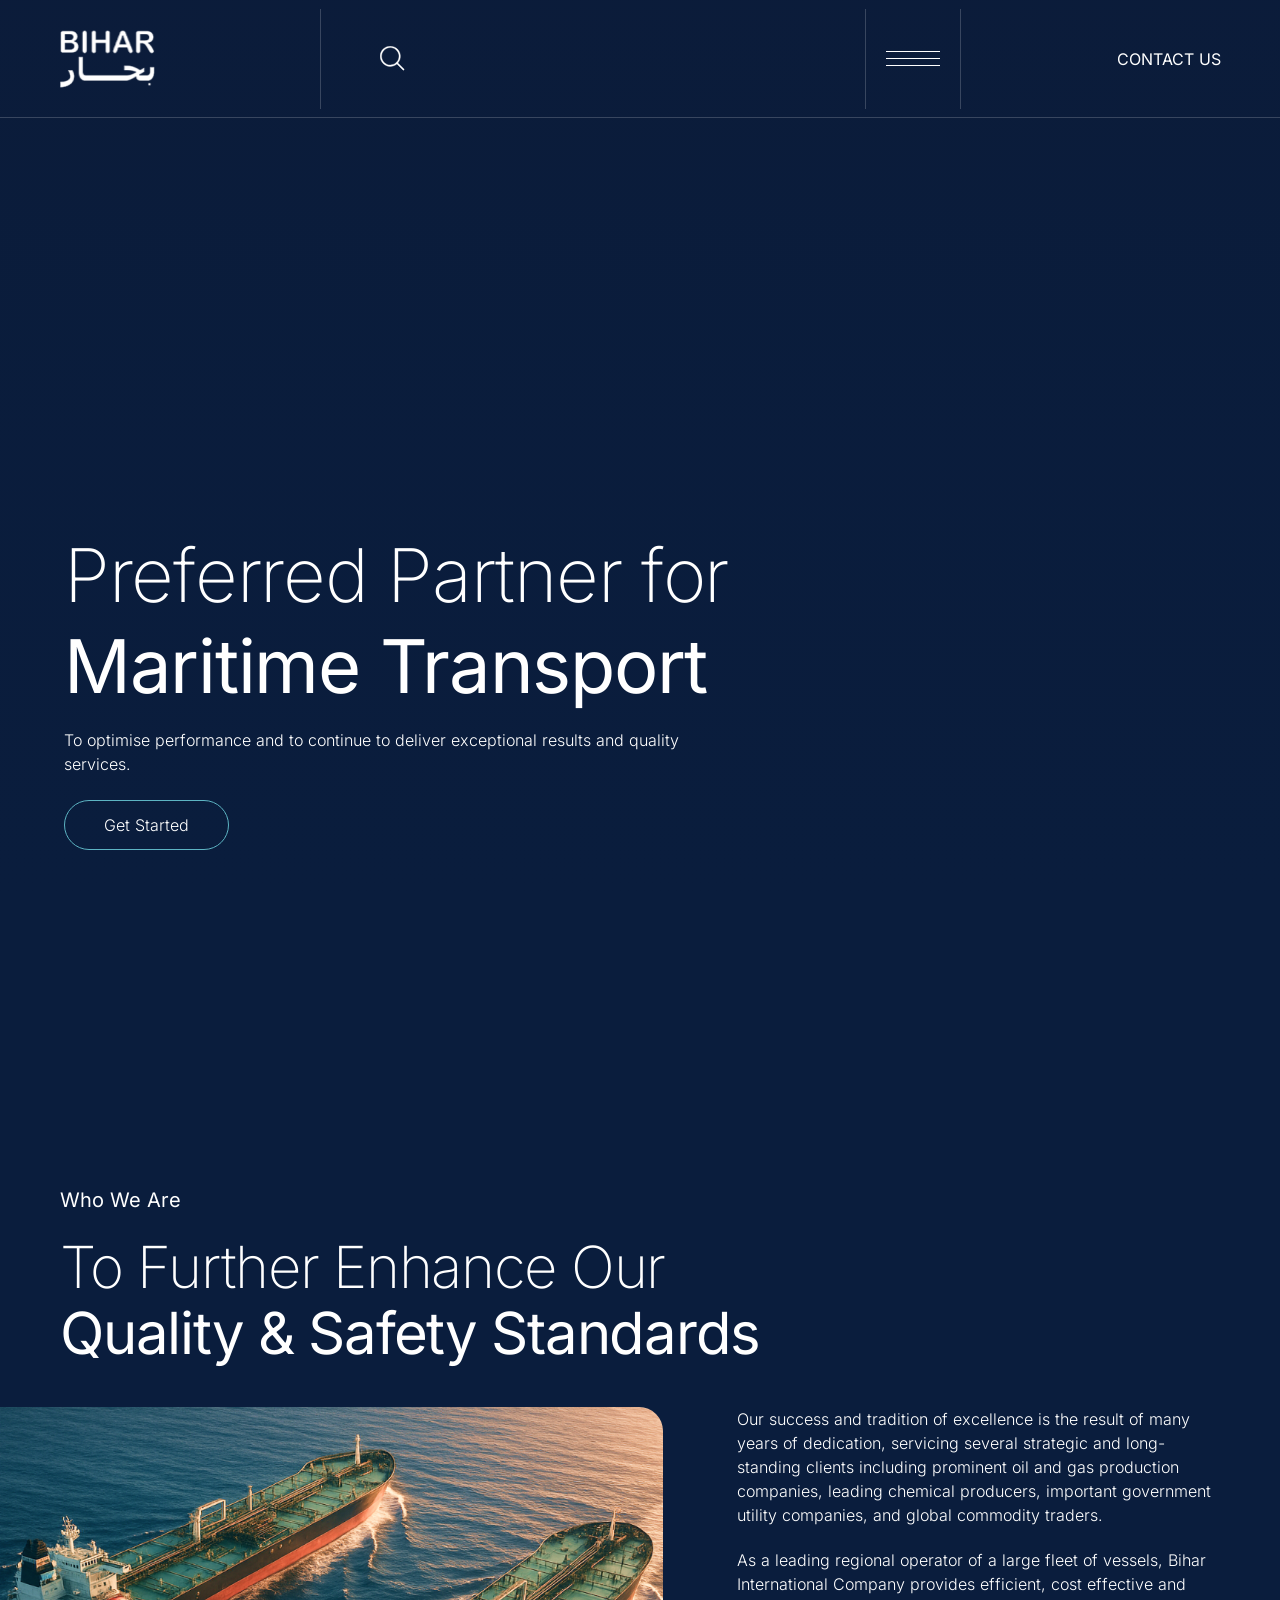
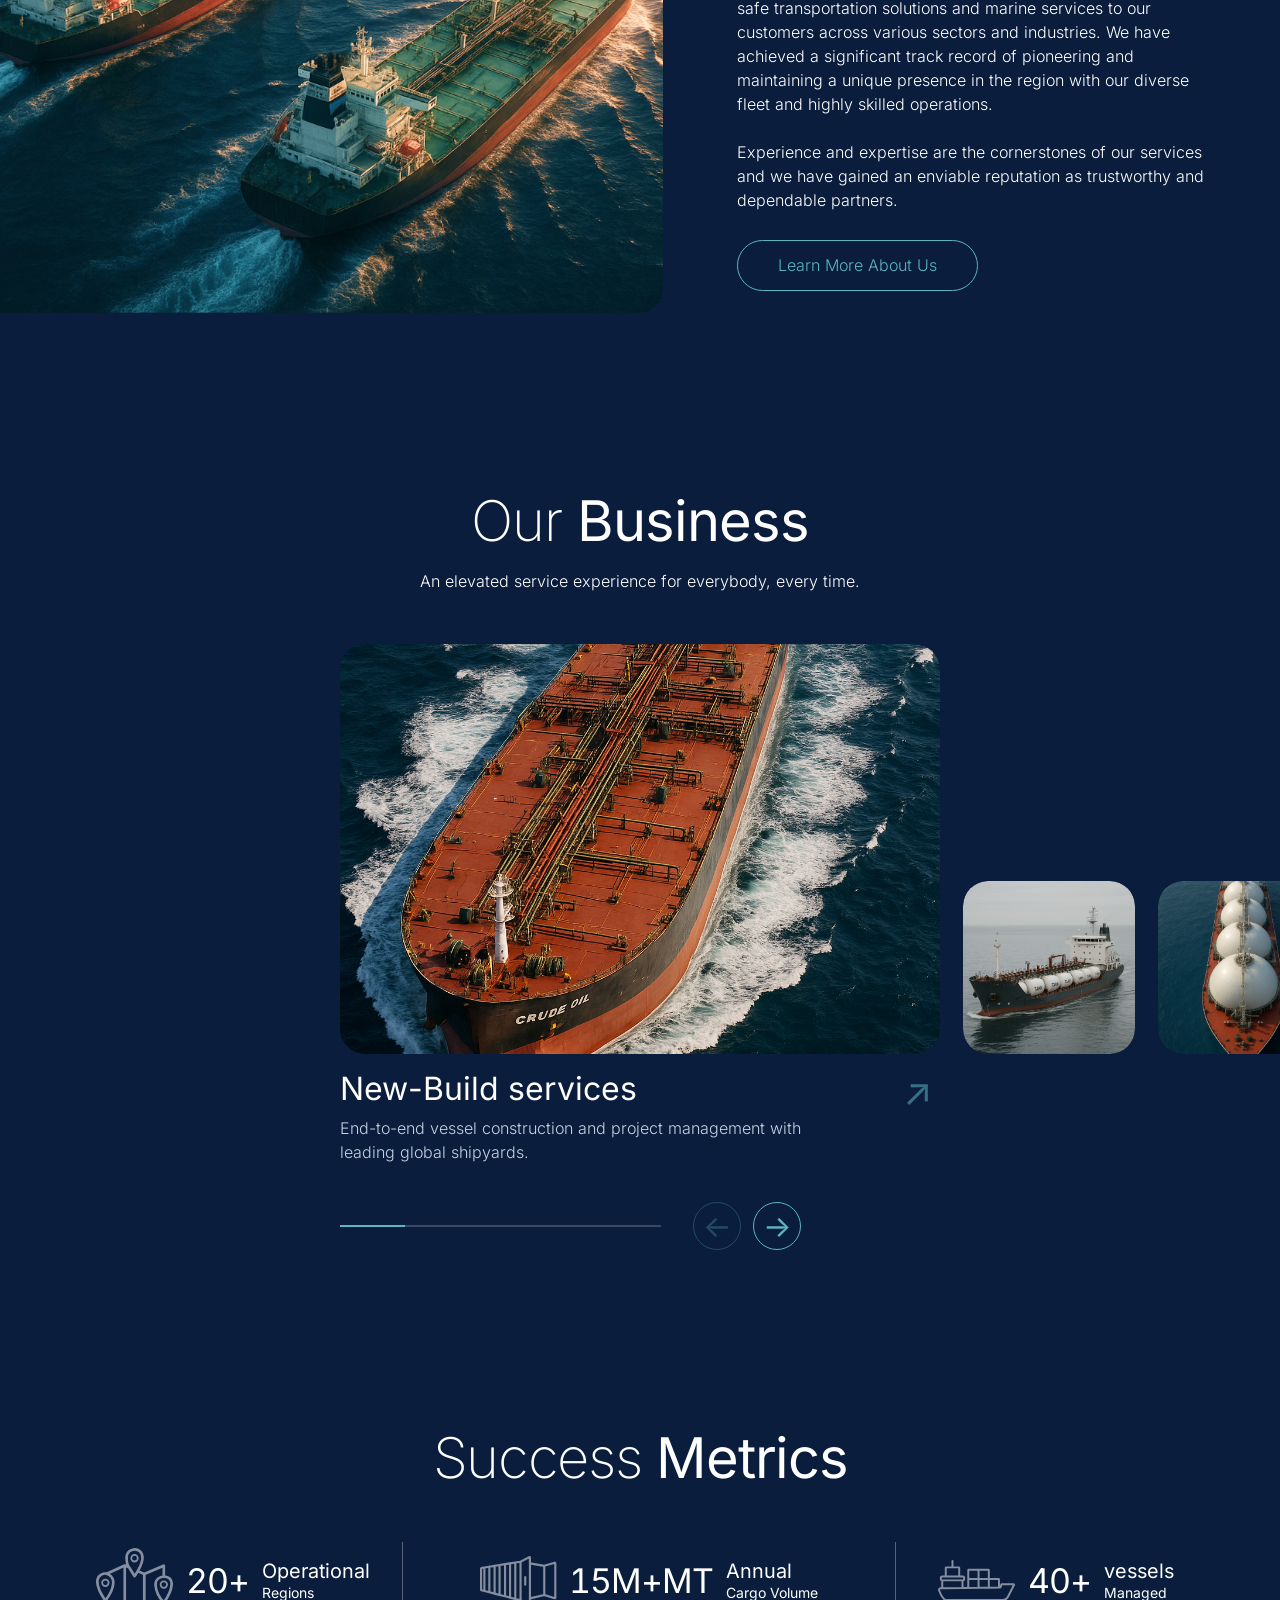
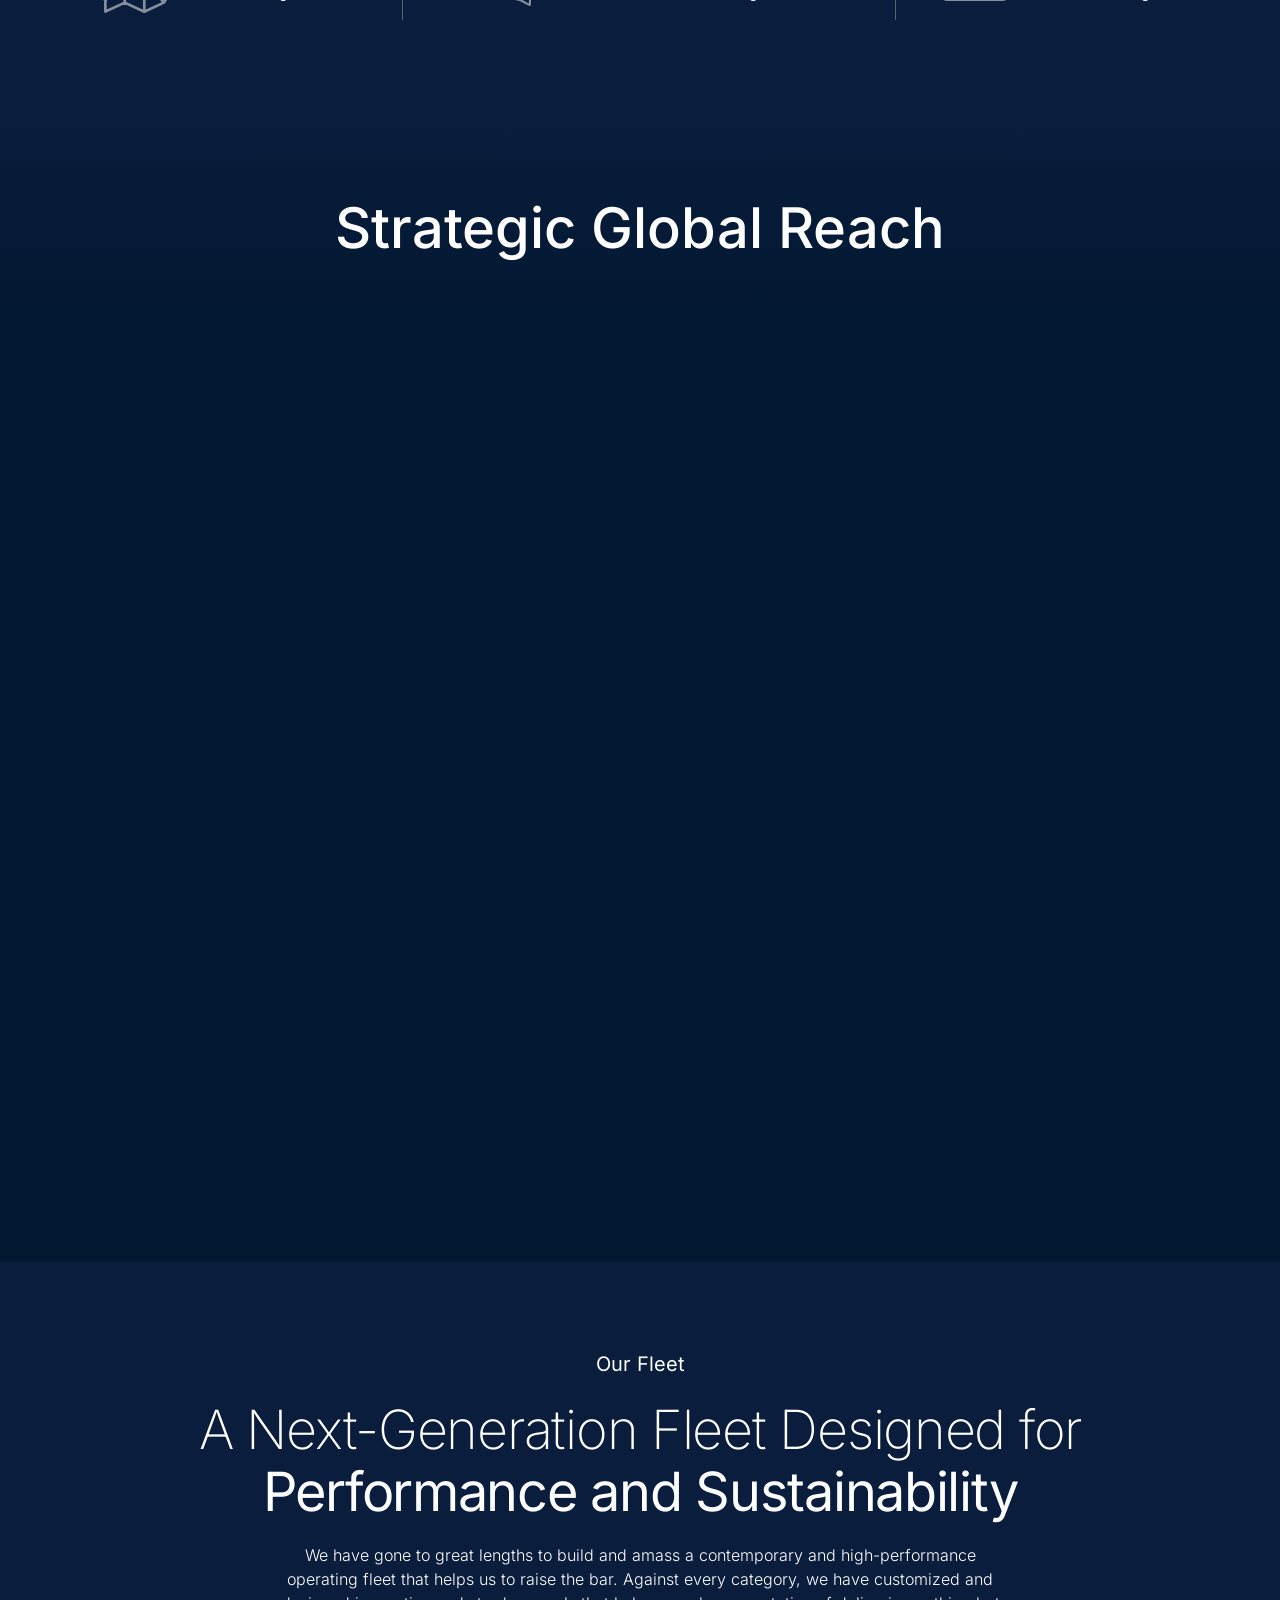
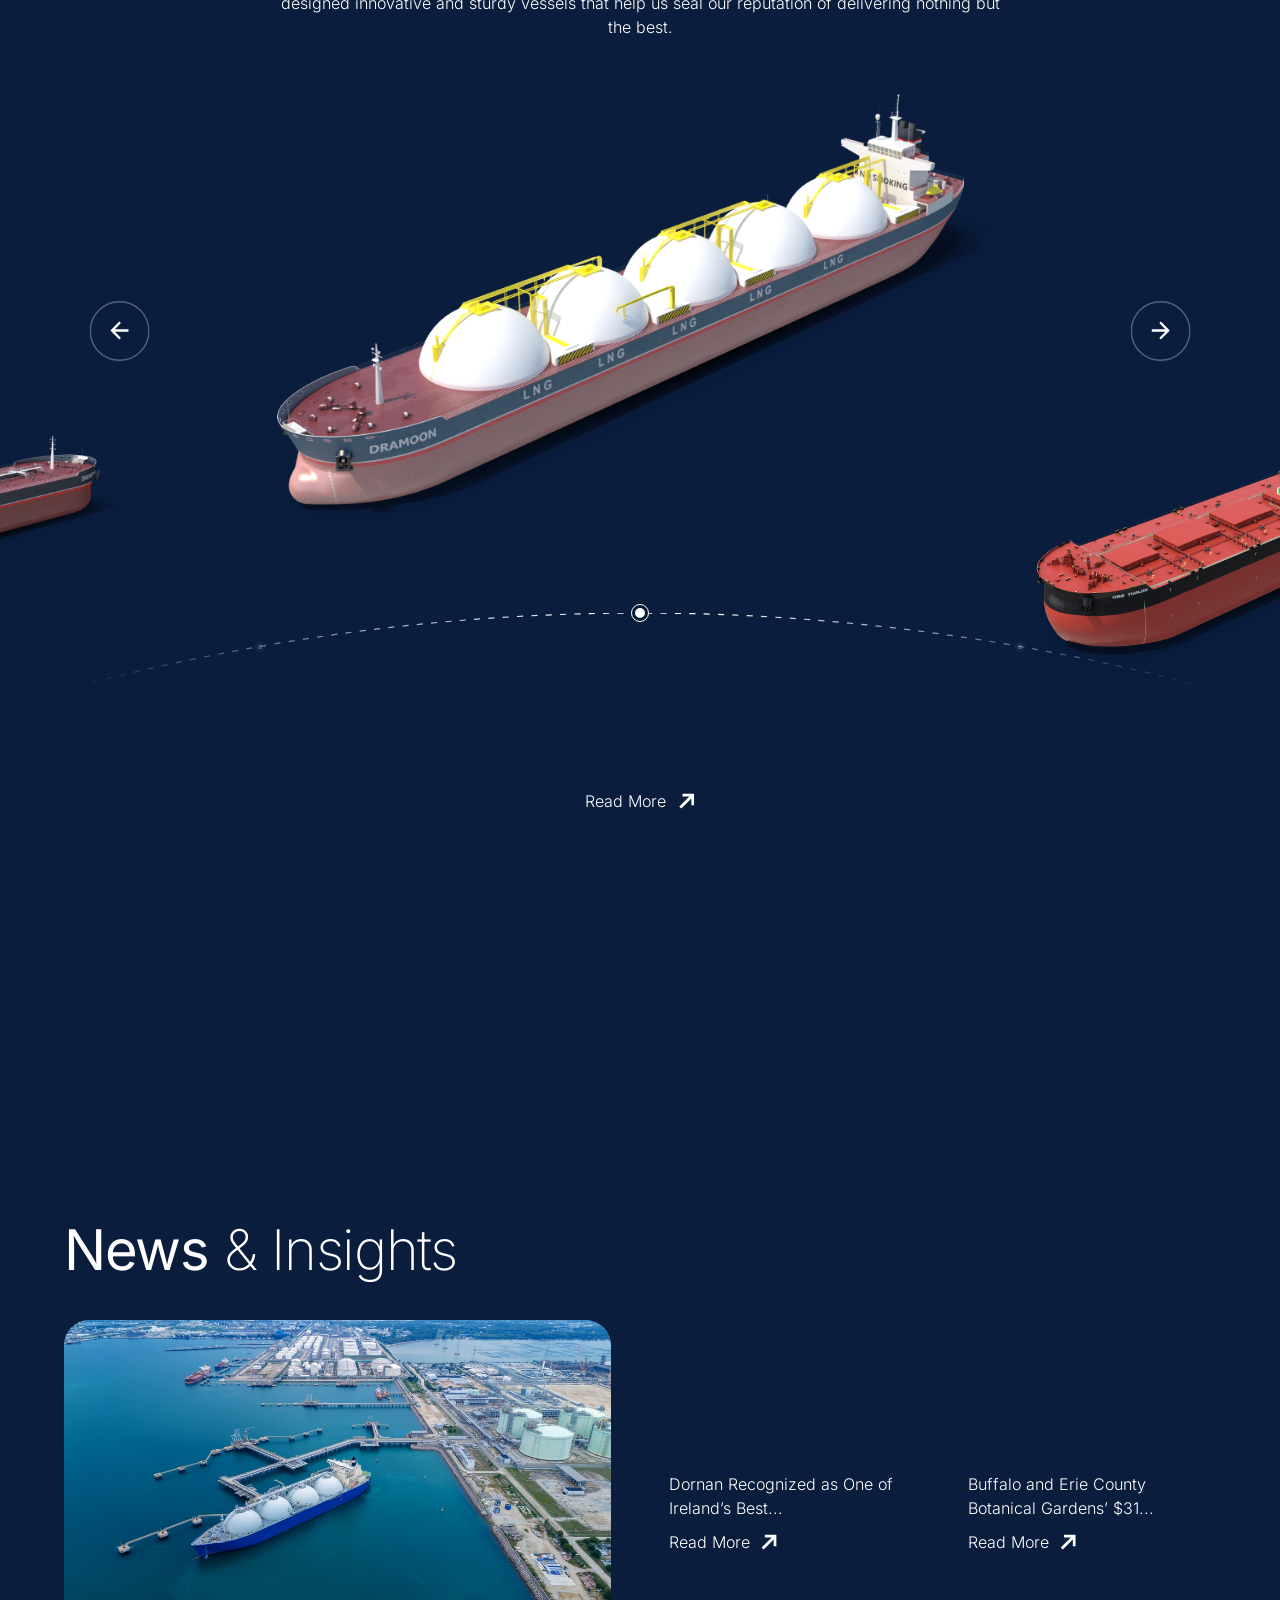
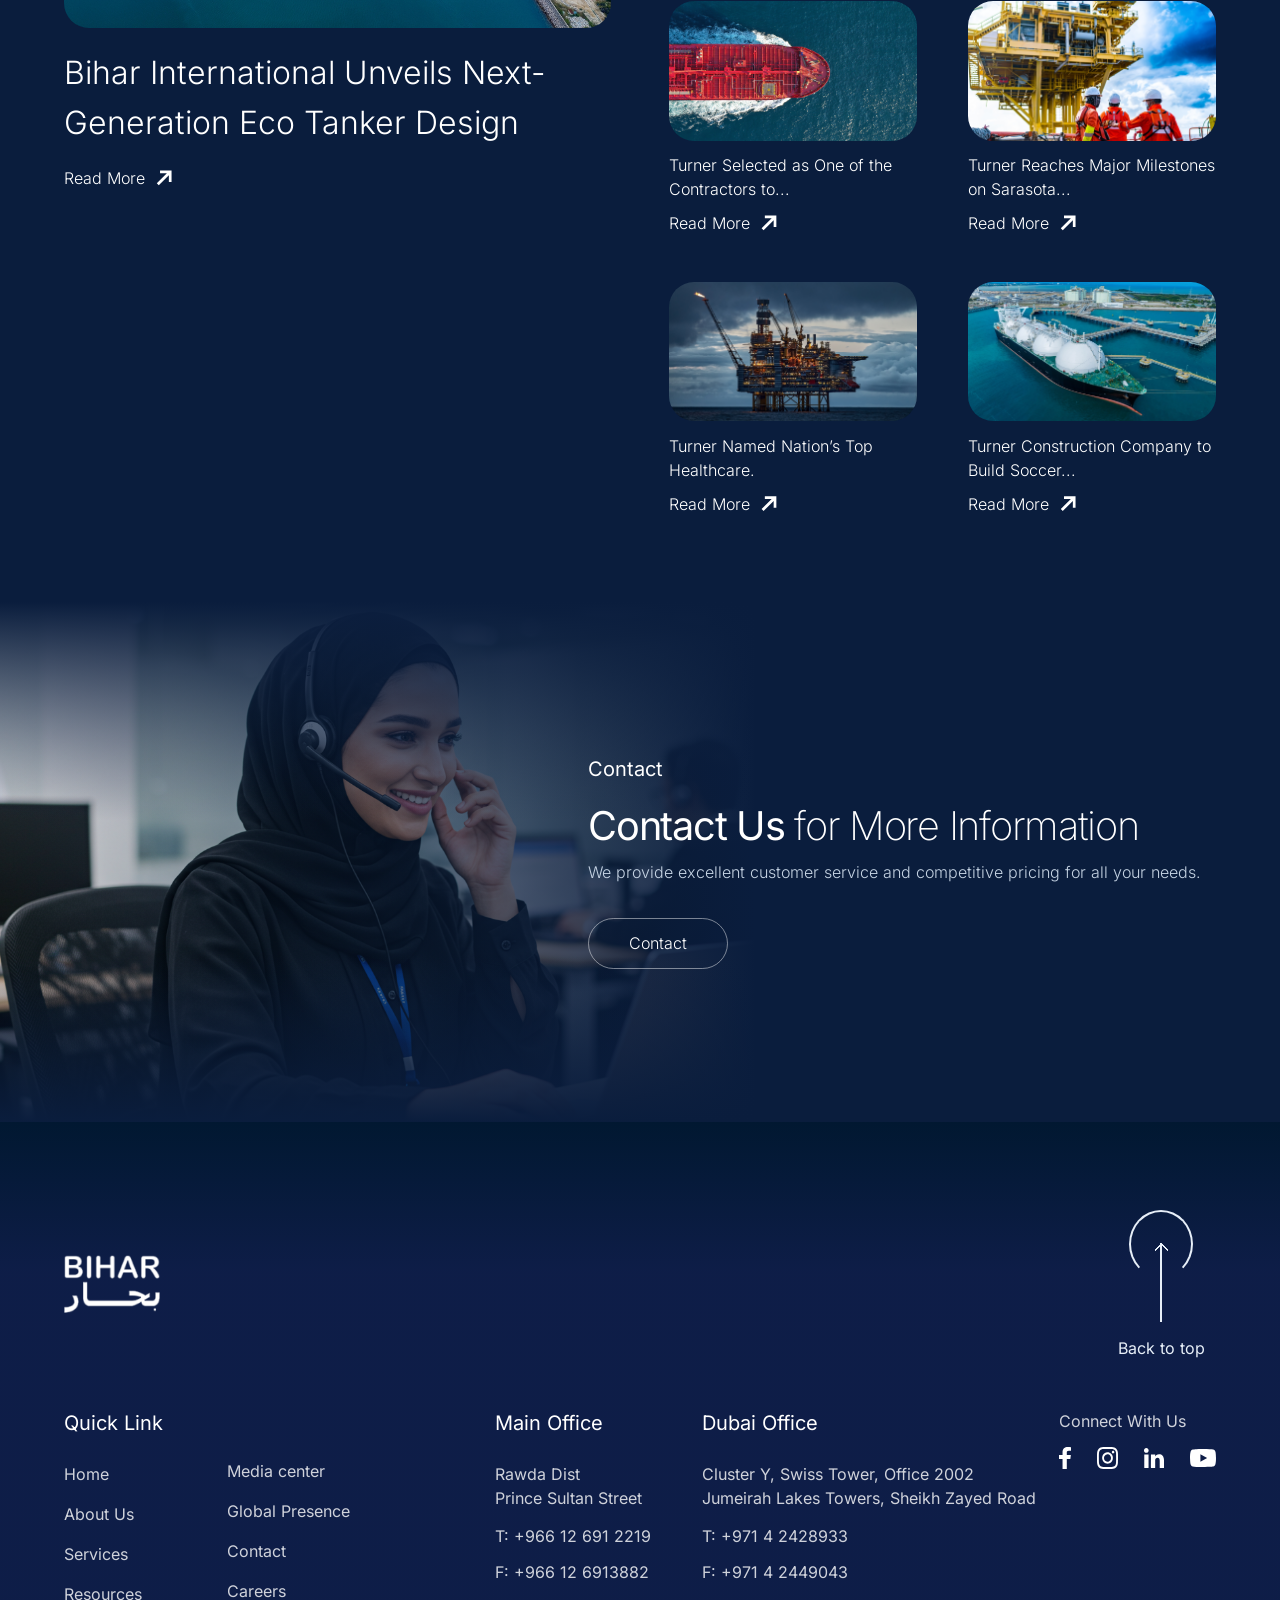
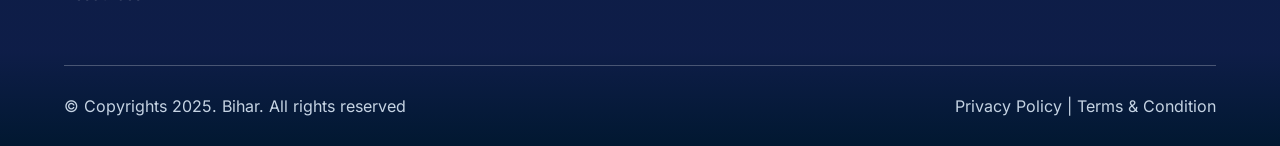
==== commit bbe90896: "Refine section spacing and animate fleet markers" ====
--- a/index.html
+++ b/index.html
@@ -1,8 +1,8 @@
-<!doctype html><html lang="en"><head><meta charset="UTF-8"><meta name="viewport" content="width=device-width,initial-scale=1"><title>Bihar — Maritime Transport</title><link rel="stylesheet" href="styles.css?v=globe-top-blend"><script>
+<!doctype html><html lang="en"><head><meta charset="UTF-8"><meta name="viewport" content="width=device-width,initial-scale=1"><title>Bihar — Maritime Transport</title><link rel="stylesheet" href="styles.css?v=fleet-arc-motion"><script>
 if (!matchMedia('(prefers-reduced-motion: reduce)').matches) {
   document.documentElement.classList.add('hero-intro-pending');
 }
-</script></head><body><main id="canvas"><section class="hero" aria-label="Maritime transport"><video class="hero-video" autoplay muted loop playsinline preload="metadata"><source src="./assets/hero-banner.mp4" type="video/mp4"></video><div class="hero-shade"></div><header class="hero-header"><a class="hero-logo" href="#" aria-label="Bihar home"><img src="./assets/8e5cc.png" alt="Bihar"></a><button class="hero-search" aria-label="Search"><img src="assets/searchicon.svg" alt=""></button><button class="hero-menu" aria-label="Open menu"><span></span><span></span><span></span></button><a class="hero-contact" href="mailto:info@bicl.co">CONTACT US</a></header><div class="hero-copy"><h1><span>Preferred Partner for</span><strong>Maritime Transport</strong></h1><p>To optimise performance and to continue to deliver exceptional results and quality services.</p><a class="hero-cta" href="#about">Get Started</a></div></section><link rel="preload" as="image" href="./assets/865ee.png"/><link rel="preload" as="image" href="./assets/8c9a8.svg"/><link rel="preload" as="image" href="./assets/1b8ef.svg"/><link rel="preload" as="image" href="./assets/f99da.svg"/><link rel="preload" as="image" href="./assets/7a4dc.png"/><link rel="preload" as="image" href="./assets/9ea4a.png"/><link rel="preload" as="image" href="./assets/bbabd.png"/><link rel="preload" as="image" href="./assets/f5aea.png"/><link rel="preload" as="image" href="./assets/d3bcc.png"/><link rel="preload" as="image" href="./assets/74d98.svg"/><link rel="preload" as="image" href="./assets/02187.svg"/><link rel="preload" as="image" href="./assets/6339b.png"/><link rel="preload" as="image" href="./assets/7008f.png"/><link rel="preload" as="image" href="./assets/beb6a.png"/><link rel="preload" as="image" href="./assets/e97cc.png"/><link rel="preload" as="image" href="./assets/ed91c.png"/><link rel="preload" as="image" href="./assets/caebd.png"/><link rel="preload" as="image" href="./assets/d52c5.png"/><link rel="preload" as="image" href="./assets/cea05.png"/><link rel="preload" as="image" href="./assets/6bff6.png"/><link rel="preload" as="image" href="./assets/cce20.png"/><link rel="preload" as="image" href="./assets/0d680.svg"/><link rel="preload" as="image" href="./assets/8b481.svg"/><link rel="preload" as="image" href="./assets/64f39.svg"/><link rel="preload" as="image" href="./assets/3a0a2.svg"/><link rel="preload" as="image" href="./assets/8ef79.svg"/><link rel="preload" as="image" href="./assets/d3dec.svg"/><link rel="preload" as="image" href="./assets/72396.svg"/><link rel="preload" as="image" href="./assets/e66ac.png"/><link rel="preload" as="image" href="./assets/db6e6.png"/><link rel="preload" as="image" href="./assets/611df.png"/><link rel="preload" as="image" href="./assets/e14b8.png"/><link rel="preload" as="image" href="./assets/8452d.png"/><link rel="preload" as="image" href="./assets/79194.png"/><link rel="preload" as="image" href="./assets/124e9.svg"/><link rel="preload" as="image" href="./assets/91818.svg"/><link rel="preload" as="image" href="./assets/4d800.svg"/><link rel="preload" as="image" href="./assets/2a0be.svg"/><link rel="preload" as="image" href="./assets/f7240.svg"/><link rel="preload" as="image" href="./assets/99e6b.png"/><link rel="preload" as="image" href="./assets/3533f.svg"/><link rel="preload" as="image" href="./assets/98422.png"/><link rel="preload" as="image" href="./assets/7807a.png"/><link rel="preload" as="image" href="./assets/a6199.png"/><link rel="preload" as="image" href="./assets/4f1c3.png"/><link rel="preload" as="image" href="./assets/ecb5b.png"/><link rel="preload" as="image" href="./assets/11f55.png"/><link rel="preload" as="image" href="./assets/58cdc.svg"/><link rel="preload" as="image" href="./assets/6ffd9.svg"/><link rel="preload" as="image" href="./assets/50e26.svg"/><link rel="preload" as="image" href="./assets/d8bd1.svg"/><link rel="preload" as="image" href="./assets/a7edb.svg"/><link rel="preload" as="image" href="./assets/069db.svg"/><link rel="preload" as="image" href="./assets/a8fae.svg"/><link rel="preload" as="image" href="./assets/d6ea6.svg"/><link rel="preload" as="image" href="./assets/c4813.svg"/><link rel="preload" as="image" href="./assets/32097.svg"/><link rel="preload" as="image" href="./assets/9d0dd.svg"/><link rel="preload" as="image" href="./assets/1b71c.svg"/><link rel="preload" as="image" href="./assets/38545.svg"/><link rel="preload" as="image" href="./assets/5c2eb.svg"/><link rel="preload" as="image" href="./assets/42e74.svg"/><link rel="preload" as="image" href="./assets/ce6f4.svg"/><link rel="preload" as="image" href="./assets/8627b.svg"/><link rel="preload" as="image" href="./assets/93ea5.svg"/><link rel="preload" as="image" href="./assets/8f38b.svg"/><link rel="preload" as="image" href="./assets/4aea3.svg"/><link rel="preload" as="image" href="./assets/d59c6.svg"/><link rel="preload" as="image" href="./assets/eb8be.svg"/><div class="bg-white relative size-full" data-node-id="0:882" data-name="Home"><div class="absolute contents left-0 top-[3746px]" data-node-id="0:883"><div class="absolute bg-[#0e0e0e] h-[2641px] left-0 top-[3746px] w-[1920px]" data-node-id="0:884"></div><section class="fleet-video-banner" aria-labelledby="global-reach-title"><header class="global-reach-intro"><h2 id="global-reach-title">Strategic Global Reach</h2><p>Bihar International operates from strategic locations to effectively serve our clients across key maritime and commercial hubs.</p></header><iframe class="fleet-route-globe" src="assets/route-globe.html?v=route-accent" title="Interactive maritime route globe" sandbox="allow-scripts" loading="lazy"></iframe></section><div class="absolute bg-[rgba(14,14,14,0)] h-[132px] left-[94px] top-[4502px] w-[1744px]" data-node-id="0:886"></div><div class="-translate-x-1/2 absolute h-[1389px] left-1/2 overflow-clip top-[4771px] w-[1920px]" data-node-id="0:887"><div class="-translate-x-1/2 [word-break:break-word] absolute content-stretch flex flex-col gap-[20px] items-center leading-[0] left-1/2 not-italic text-center text-white top-[100px] w-[1006px]" data-node-id="I0:887;6411:2569"><div class="flex flex-col font-[&#x27;Inter:Regular&#x27;] font-normal justify-center relative shrink-0 text-[20px] whitespace-nowrap" data-node-id="I0:887;6411:2570"><p class="leading-[29px]">Our Fleet</p></div><div class="flex flex-col font-[&#x27;Inter:Extra_Light&#x27;] font-extralight justify-center min-w-full relative shrink-0 text-[60px] tracking-[-1.275px] w-[min-content]" data-node-id="I0:887;6411:2571"><p><span class="leading-[80px]">A Next-Generation Fleet Designed for</span><br><span class="[word-break:break-word] font-[&#x27;Inter:Regular&#x27;] font-normal leading-[80px] not-italic">Performance and Sustainability</span></p></div><div class="flex flex-col font-[&#x27;Inter:Light&#x27;] font-light justify-center relative shrink-0 text-[18px] w-[972px]" data-node-id="I0:887;6411:2572"><p class="leading-[29px]">We have gone to great lengths to build and amass a contemporary and high-performance operating fleet that helps us to raise the bar. Against every category, we have customized and designed innovative and sturdy vessels that help us seal our reputation of delivering nothing but the best.</p></div></div><div class="-translate-x-1/2 absolute h-[335.984px] left-1/2 top-[585px] w-[958px]" data-node-id="I0:887;6411:2573" data-name="Tanker Image"><div class="absolute inset-[-12.22%_-5.5%_-14.26%_-4.71%]" data-node-id="I0:887;6411:2574" data-name="oil ship tanker.H07.2k"><div class="absolute inset-0 overflow-hidden pointer-events-none"><img alt="" class="absolute h-[329.79%] left-[-7.32%] max-w-none top-[-134.78%] w-[132.73%]" src="./assets/865ee.png"/></div></div></div><div class="absolute contents left-[712px] top-[1143px]" data-node-id="I0:887;6411:2577" data-name="Tankers"><div class="[word-break:break-word] absolute content-stretch flex flex-col gap-[12px] items-center leading-[0] left-[712px] not-italic text-center text-white top-[1143px]" data-node-id="I0:887;6411:2578"><div class="flex flex-col font-[&#x27;Inter:Regular&#x27;] font-normal justify-center min-w-full relative shrink-0 text-[36px] tracking-[var(--letter-spacing\/-0_6,-0.6px)] w-[min-content]" data-node-id="I0:887;6411:2579"><p class="leading-[var(--line-height\/39_99,39.99px)]">Tankers</p></div><div class="flex flex-col font-[&#x27;Inter:Light&#x27;] font-light justify-center relative shrink-0 text-[18px] w-[496px]" data-node-id="I0:887;6411:2580"><p class="leading-[29px]">Our offshore transport units are built for high-performance operations in challenging marine environments.</p></div></div><div class="absolute content-stretch flex items-center left-[891px] top-[1276px] read-more" data-node-id="I0:887;6411:2581" data-name="Component 3"><div class="[text-box-edge:cap_alphabetic] [text-box-trim:trim-both] [word-break:break-word] flex flex-col font-[&#x27;Inter:Medium&#x27;] font-medium justify-center leading-[0] not-italic relative shrink-0 text-[16px] text-center text-white whitespace-nowrap" data-node-id="I0:887;6411:2582"><p class="leading-[normal]">Read More</p></div><span class="read-more-arrow" aria-hidden="true"></span></div></div><div class="absolute contents left-[692px] top-[1330px]" data-node-id="I0:887;6411:2585" data-name="Offshore Units"><div class="[word-break:break-word] absolute content-stretch flex flex-col gap-[12px] items-center leading-[0] left-[692px] not-italic opacity-0 text-center text-white top-[1330px]" data-node-id="I0:887;6411:2586"><div class="flex flex-col font-[&#x27;Inter:Regular&#x27;] font-normal justify-center min-w-full relative shrink-0 text-[36px] tracking-[var(--letter-spacing\/-0_6,-0.6px)] w-[min-content]" data-node-id="I0:887;6411:2587"><p class="leading-[var(--line-height\/39_99,39.99px)]">Offshore Units</p></div><div class="flex flex-col font-[&#x27;Inter:Light&#x27;] font-light justify-center relative shrink-0 text-[18px] w-[536px]" data-node-id="I0:887;6411:2588"><p class="leading-[29px]">Our fleet of road and marine tankers is designed to handle bulk liquid cargo with maximum safety and minimal risk</p></div></div><div class="absolute content-stretch flex items-center left-[891px] opacity-0 top-[1463px] read-more" data-node-id="I0:887;6411:2589" data-name="Component 3"><div class="[text-box-edge:cap_alphabetic] [text-box-trim:trim-both] [word-break:break-word] flex flex-col font-[&#x27;Inter:Medium&#x27;] font-medium justify-center leading-[0] not-italic relative shrink-0 text-[16px] text-center text-white whitespace-nowrap" data-node-id="I0:887;6411:2590"><p class="leading-[normal]">Read More</p></div><span class="read-more-arrow" aria-hidden="true"></span></div></div><div class="-translate-x-1/2 absolute h-[146.651px] left-[calc(50%-0.25px)] top-[1063.85px] w-[1379.5px]" data-node-id="I0:887;6411:2593"><div class="absolute inset-[-0.34%_0_-0.31%_0]"><img alt="" class="block max-w-none size-full" src="./assets/1b8ef.svg"/></div></div><div class="absolute left-[946px] size-[28px] top-[1050px]" data-node-id="I0:887;6411:2594"><img alt="" class="absolute block inset-0 max-w-none size-full" src="./assets/f99da.svg"/></div><div class="absolute aspect-[1024/1024] left-[175.47%] right-[-100.42%] top-[1773px]" data-node-id="I0:887;6411:2608" data-name="05ca0b08-d64a-454d-96b0-d3762ce9445b"><img alt="" class="absolute inset-0 max-w-none object-cover pointer-events-none size-full" src="./assets/7a4dc.png"/></div><div class="absolute aspect-[2048/1167] left-[86.15%] right-[-28.23%] top-[665px]" data-node-id="I0:887;6411:2609" data-name="Lng-Tanker-Ship-14"><img alt="" class="absolute inset-0 max-w-none object-cover pointer-events-none size-full" src="./assets/9ea4a.png"/></div><div class="absolute h-[594px] left-[2291px] top-[956px] w-[1032px]" data-node-id="I0:887;6411:2610" data-name="Ore-Carrier-Ship-Loaded"><img alt="" class="absolute inset-0 max-w-none object-cover pointer-events-none size-full" src="./assets/bbabd.png"/></div><div class="absolute h-[643px] left-[2693px] top-[1419px] w-[1071px]" data-node-id="I0:887;6411:2611" data-name="Super-Tanker-VLCC-1"><img alt="" class="absolute inset-0 max-w-none object-cover pointer-events-none size-full" src="./assets/f5aea.png"/></div><div class="absolute flex h-[493.13px] items-center justify-center left-[2625px] top-[2729px] w-[744.354px]" data-node-id="I0:887;6411:2612"><div class="flex-none rotate-[-6.44deg]"><div class="h-[417px] relative w-[702px]" data-name="favpng_87da99ce3d34be8b486cbe459ee606f2 1"><img alt="" class="absolute inset-0 max-w-none object-cover pointer-events-none size-full" src="./assets/d3bcc.png"/></div></div></div><div class="absolute contents inset-[52.05%_20.89%_43.63%_20.89%]" data-node-id="I0:887;6411:2597" data-name="Arrows"><button class="absolute block cursor-pointer inset-[52.05%_20.89%_43.7%_76.04%]" data-node-id="I0:887;6411:2598"><img alt="" class="absolute block inset-0 max-w-none size-full" src="./assets/74d98.svg"/></button><div class="absolute inset-[52.12%_76.04%_43.63%_20.89%]" data-node-id="I0:887;6411:2601"><img alt="" class="absolute block inset-0 max-w-none size-full" src="./assets/74d98.svg"/></div></div></div><div class="absolute h-[127px] left-[90px] top-[6160px] w-[1740px]" data-node-id="0:888"><div class="absolute content-stretch flex gap-[30px] items-start left-0 top-0" data-node-id="I0:888;2306:1199" data-name="Logos"><div class="bg-[#011831] border border-[#5a5a5a] border-solid content-stretch flex gap-[10px] h-[127px] items-center justify-center p-[15px] relative rounded-[25px] shrink-0 w-[189.764px]" data-node-id="I0:888;2306:1200" data-name="Search Button Dark"><div class="h-[102px] relative shrink-0 w-[168px]" data-node-id="I0:888;2306:1200;20:235" data-name="clients-olimar_03 1"><div class="absolute inset-0 overflow-hidden pointer-events-none"><img class="partner-logo-image" src="assets/partner-shell.png" alt="Shell"></div></div></div><div class="bg-[#011831] border border-[#5a5a5a] border-solid content-stretch flex gap-[10px] h-[127px] items-center justify-center p-[15px] relative rounded-[25px] shrink-0 w-[189.764px]" data-node-id="I0:888;2306:1201" data-name="Search Button Dark"><div class="h-[102px] relative shrink-0 w-[168px]" data-node-id="I0:888;2306:1201;2306:1057" data-name="clients-olimar_03 2"><div class="absolute inset-0 overflow-hidden pointer-events-none"><img class="partner-logo-image" src="assets/partner-eni.png" alt="Eni"></div></div></div><div class="bg-[#011831] border border-[#5a5a5a] border-solid content-stretch flex gap-[10px] h-[127px] items-center justify-center p-[15px] relative rounded-[25px] shrink-0 w-[189.764px]" data-node-id="I0:888;2306:1202" data-name="Search Button Dark"><div class="h-[102px] relative shrink-0 w-[168px]" data-node-id="I0:888;2306:1202;2306:1061" data-name="clients-olimar_03 2"><div class="absolute inset-0 overflow-hidden pointer-events-none"><img class="partner-logo-image" src="assets/partner-socar.png" alt="Socar"></div></div></div><div class="bg-[#011831] border border-[#5a5a5a] border-solid content-stretch flex gap-[10px] h-[127px] items-center justify-center p-[15px] relative rounded-[25px] shrink-0 w-[189.764px]" data-node-id="I0:888;2306:1203" data-name="Search Button Dark"><div class="h-[102px] relative shrink-0 w-[168px]" data-node-id="I0:888;2306:1203;2306:1065" data-name="clients-olimar_03 2"><div class="absolute inset-0 overflow-hidden pointer-events-none"><img class="partner-logo-image" src="assets/partner-repsol.png" alt="Repsol"></div></div></div><div class="bg-[#011831] border border-[#5a5a5a] border-solid content-stretch flex gap-[10px] h-[127px] items-center justify-center p-[15px] relative rounded-[25px] shrink-0 w-[189.764px]" data-node-id="I0:888;2306:1204" data-name="Search Button Dark"><div class="h-[102px] relative shrink-0 w-[168px]" data-node-id="I0:888;2306:1204;2306:1069" data-name="clients-olimar_03 2"><img class="partner-logo-image" src="assets/partner-kazmunaygas.png" alt="Kazmunaygas"></div></div><div class="bg-[#011831] border border-[#5a5a5a] border-solid content-stretch flex gap-[10px] h-[127px] items-center justify-center p-[15px] relative rounded-[25px] shrink-0 w-[189.764px]" data-node-id="I0:888;2306:1205" data-name="Search Button Dark"><div class="h-[102px] relative shrink-0 w-[168px]" data-node-id="I0:888;2306:1205;2306:1073" data-name="clients-olimar_03 2"><div class="absolute inset-0 overflow-hidden pointer-events-none"><img class="partner-logo-image" src="assets/partner-maersk.png" alt="Maersk"></div></div></div><div class="bg-[#011831] border border-[#5a5a5a] border-solid content-stretch flex gap-[10px] h-[127px] items-center justify-center p-[15px] relative rounded-[25px] shrink-0 w-[189.764px]" data-node-id="I0:888;2306:1206" data-name="Search Button Dark"><div class="h-[102px] relative shrink-0 w-[168px]" data-node-id="I0:888;2306:1206;2306:1107" data-name="clients-olimar_03 1"><img class="partner-logo-image" src="assets/partner-womar.png" alt="Womar"></div></div><div class="bg-[#011831] border border-[#5a5a5a] border-solid content-stretch flex gap-[10px] h-[127px] items-center justify-center p-[15px] relative rounded-[25px] shrink-0 w-[189.764px]" data-node-id="I0:888;2306:1207" data-name="Search Button Dark"><div class="h-[102px] relative shrink-0 w-[168px]" data-node-id="I0:888;2306:1207;2306:1111" data-name="clients-olimar_03 1"><div class="absolute inset-0 overflow-hidden pointer-events-none"><img class="partner-logo-image" src="assets/partner-chemship.png" alt="Chemship"></div></div></div><div class="bg-[#011831] border border-[#5a5a5a] border-solid content-stretch flex gap-[10px] h-[127px] items-center justify-center p-[15px] relative rounded-[25px] shrink-0 w-[189.764px]" data-node-id="I0:888;2306:1208" data-name="Search Button Dark"><div class="h-[102px] relative shrink-0 w-[168px]" data-node-id="I0:888;2306:1208;20:235" data-name="clients-olimar_03 1"><div class="absolute inset-0 overflow-hidden pointer-events-none"><img class="partner-logo-image" src="assets/partner-shell.png" alt="Shell"></div></div></div><div class="bg-[#011831] border border-[#5a5a5a] border-solid content-stretch flex gap-[10px] h-[127px] items-center justify-center p-[15px] relative rounded-[10px] shrink-0 w-[189.764px]" data-node-id="0:285"><div class="h-[102px] relative shrink-0 w-[168px]" data-node-id="0:291" data-name="clients-olimar_03 2"><div class="absolute inset-0 overflow-hidden pointer-events-none"><img class="partner-logo-image" src="assets/partner-eni.png" alt="Eni"></div></div></div><div class="bg-[#011831] border border-[#5a5a5a] border-solid content-stretch flex gap-[10px] h-[127px] items-center justify-center p-[15px] relative rounded-[10px] shrink-0 w-[189.764px]" data-node-id="0:300"><div class="h-[102px] relative shrink-0 w-[168px]" data-node-id="0:306" data-name="clients-olimar_03 2"><div class="absolute inset-0 overflow-hidden pointer-events-none"><img class="partner-logo-image" src="assets/partner-socar.png" alt="Socar"></div></div></div><div class="bg-[#011831] border border-[#5a5a5a] border-solid content-stretch flex gap-[10px] h-[127px] items-center justify-center p-[15px] relative rounded-[10px] shrink-0 w-[189.764px]" data-node-id="0:315"><div class="h-[102px] relative shrink-0 w-[168px]" data-node-id="0:321" data-name="clients-olimar_03 2"><div class="absolute inset-0 overflow-hidden pointer-events-none"><img class="partner-logo-image" src="assets/partner-repsol.png" alt="Repsol"></div></div></div><div class="bg-[#011831] border border-[#5a5a5a] border-solid content-stretch flex gap-[10px] h-[127px] items-center justify-center p-[15px] relative rounded-[10px] shrink-0 w-[189.764px]" data-node-id="0:330"><div class="h-[102px] relative shrink-0 w-[168px]" data-node-id="0:336" data-name="clients-olimar_03 2"><img class="partner-logo-image" src="assets/partner-kazmunaygas.png" alt="Kazmunaygas"></div></div><div class="bg-[#011831] border border-[#5a5a5a] border-solid content-stretch flex gap-[10px] h-[127px] items-center justify-center p-[15px] relative rounded-[10px] shrink-0 w-[189.764px]" data-node-id="0:345"><div class="h-[102px] relative shrink-0 w-[168px]" data-node-id="0:351" data-name="clients-olimar_03 2"><div class="absolute inset-0 overflow-hidden pointer-events-none"><img class="partner-logo-image" src="assets/partner-maersk.png" alt="Maersk"></div></div></div><div class="bg-[#011831] border border-[#5a5a5a] border-solid content-stretch flex gap-[10px] h-[127px] items-center justify-center p-[15px] relative rounded-[10px] shrink-0 w-[189.764px]" data-node-id="0:360"><div class="h-[102px] relative shrink-0 w-[168px]" data-node-id="0:366" data-name="clients-olimar_03 1"><img class="partner-logo-image" src="assets/partner-womar.png" alt="Womar"></div></div><div class="bg-[#011831] border border-[#5a5a5a] border-solid content-stretch flex gap-[10px] h-[127px] items-center justify-center p-[15px] relative rounded-[10px] shrink-0 w-[189.764px]" data-node-id="0:375"><div class="h-[102px] relative shrink-0 w-[168px]" data-node-id="0:381" data-name="clients-olimar_03 1"><div class="absolute inset-0 overflow-hidden pointer-events-none"><img class="partner-logo-image" src="assets/partner-chemship.png" alt="Chemship"></div></div></div></div></div></div><div class="absolute contents left-0 top-[1000px]" data-node-id="0:889" data-name="About"><div class="absolute bg-[#253f8b] h-[440px] left-0 top-[1000px] w-[1920px]" data-node-id="0:890"></div><div class="absolute h-[730px] left-0 rounded-br-[25px] rounded-tr-[25px] top-[1339px] w-[954px]" id="about" data-node-id="0:891" data-name="20250612_1041_Sunrise Maritime Passage_simple_compose_01jxhdvjbze3fryj02ryeaegf3"><img alt="" class="absolute inset-0 max-w-none object-bottom pointer-events-none rounded-br-[25px] rounded-tr-[25px] size-full" src="./assets/6bff6.png"/></div><div class="[word-break:break-word] absolute content-stretch flex flex-col gap-[20px] items-start leading-[0] left-[90px] not-italic text-white top-[1075px]" data-node-id="0:892"><div class="flex flex-col font-[&#x27;Inter:Regular&#x27;] font-normal justify-center relative shrink-0 text-[20px] whitespace-nowrap" data-node-id="0:893"><p class="leading-[29px]">Who We Are</p></div><div class="flex flex-col font-[&#x27;Inter:Extra_Light&#x27;] font-extralight justify-center relative shrink-0 text-[0px] tracking-[var(--letter-spacing\/-1_27,-1.275px)] w-[819px]" data-node-id="0:894"><p class="text-[60px] tracking-[-1.275px]"><span class="font-[&#x27;Inter:Extra_Light&#x27;] font-extralight leading-[80px]">To Further Enhance Our</span><br><span class="font-[&#x27;Inter:Regular&#x27;] font-normal leading-[80px]">Quality &amp; Safety Standards</span></p></div></div><div class="-translate-y-1/2 [word-break:break-word] absolute flex flex-col font-[&#x27;Inter:Light&#x27;] font-light justify-center leading-[0] left-[1064px] not-italic text-[18px] text-white top-[1327.5px] w-[550px]" data-node-id="0:895"><p class="leading-[29px]">Our success and tradition of excellence is the result of many years of dedication, servicing several strategic and long-standing clients including prominent oil and gas production companies, leading chemical producers, important government utility companies, and global commodity traders.</p></div><div class="absolute content-stretch flex flex-col gap-[40px] items-start left-[1064px] top-[1480px] w-[650px]" data-node-id="0:896"><div class="[word-break:break-word] flex flex-col font-[&#x27;Inter:Light&#x27;] font-light justify-center leading-[0] min-w-full not-italic relative shrink-0 text-[18px] text-[color:var(--color\/grey\/10,#17171b)] w-[min-content] whitespace-pre-wrap" data-node-id="0:897"><p class="leading-[29px] mb-0">As a leading regional operator of a large fleet of vessels, Bihar International Company provides efficient, cost effective and safe transportation solutions and marine services to our customers across various sectors and industries. We have achieved a significant track record of pioneering and maintaining a unique presence in the region with our diverse fleet and highly skilled operations.</p><p class="leading-[29px] mb-0">​</p><p class="leading-[29px]">Experience and expertise are the cornerstones of our services and we have gained an enviable reputation as trustworthy and dependable partners.</p></div><div class="border border-[#253f8b] border-solid content-stretch flex gap-[10px] items-center justify-center px-[40px] py-[10px] relative rounded-[300px] shrink-0" data-node-id="0:898" data-name="Button Light"><p class="[word-break:break-word] font-[&#x27;Inter:Light&#x27;] font-light leading-[29px] not-italic relative shrink-0 text-[#253f8b] text-[20px] whitespace-nowrap" data-node-id="I0:898;2:31">Learn More About Us</p></div></div></div><div class="-translate-x-1/2 absolute contents left-[calc(50%+0.5px)] top-[7758.7px]" data-node-id="0:899" data-name="Banner"><div class="-translate-x-1/2 absolute bg-[#0c246b] h-[600px] left-1/2 top-[7758.7px] w-[1920px]" data-node-id="0:900"></div><div class="-translate-y-1/2 absolute h-[600px] left-0 top-[calc(50%+3548px)] w-[1095px]" data-node-id="0:901" data-name="Image_fx (1)"><div class="absolute inset-0 overflow-hidden pointer-events-none"><img alt="" class="absolute h-[130.97%] left-[-29.94%] max-w-none top-[-0.82%] w-[131.57%]" src="./assets/cce20.png"/></div></div><div class="-translate-x-1/2 absolute flex h-[600px] items-center justify-center left-[calc(50%+0.5px)] top-[7759px] w-[1921px]" data-node-id="0:902"><div class="flex-none rotate-180"><div class="bg-gradient-to-r from-[#0c246b] from-[45.192%] h-[600px] relative to-[rgba(37,63,139,0)] w-[1921px]"></div></div></div><div class="absolute bottom-[835px] content-stretch flex flex-col gap-[40px] items-start left-[972px]" data-node-id="0:903" data-name="Text"><div class="[word-break:break-word] content-stretch flex flex-col gap-[10px] items-start leading-[0] not-italic relative shrink-0 text-white whitespace-nowrap" data-node-id="0:904"><div class="content-stretch flex flex-col gap-[20px] items-start relative shrink-0" data-node-id="0:905"><div class="flex flex-col font-[&#x27;Inter:Regular&#x27;] font-normal justify-center relative shrink-0 text-[20px]" data-node-id="0:906"><p class="leading-[29px]">Contact</p></div><div class="flex flex-col font-[&#x27;Inter:Extra_Light&#x27;] font-extralight justify-center relative shrink-0 text-[60px] tracking-[-1.275px]" data-node-id="0:907"><p><span class="[word-break:break-word] font-[&#x27;Inter:Regular&#x27;] font-normal leading-[80px] not-italic">Contact Us</span><span class="leading-[80px]"> for More Information</span></p></div></div><div class="flex flex-col font-[&#x27;Inter:Light&#x27;] font-light justify-center relative shrink-0 text-[18px]" data-node-id="0:908"><p class="leading-[29px]">We provide excellent customer service and competitive pricing for all your needs.</p></div></div><a class="border border-solid border-white content-stretch flex gap-[10px] items-center justify-center px-[40px] py-[10px] relative rounded-[300px] shrink-0" data-node-id="0:909" data-name="Button Dark" href="mailto:info@bicl.co"><p class="[word-break:break-word] font-[&#x27;Inter:Light&#x27;] font-light leading-[29px] not-italic relative shrink-0 text-[20px] text-white whitespace-nowrap" data-node-id="I0:909;29:293">Contact</p></a></div></div><footer class="site-footer" data-node-id="0:910">
+</script></head><body><main id="canvas"><section class="hero" aria-label="Maritime transport"><video class="hero-video" autoplay muted loop playsinline preload="metadata"><source src="./assets/hero-banner.mp4" type="video/mp4"></video><div class="hero-shade"></div><header class="hero-header"><a class="hero-logo" href="#" aria-label="Bihar home"><img src="./assets/8e5cc.png" alt="Bihar"></a><button class="hero-search" aria-label="Search"><img src="assets/searchicon.svg" alt=""></button><button class="hero-menu" aria-label="Open menu"><span></span><span></span><span></span></button><a class="hero-contact" href="mailto:info@bicl.co">CONTACT US</a></header><div class="hero-copy"><h1><span>Preferred Partner for</span><strong>Maritime Transport</strong></h1><p>To optimise performance and to continue to deliver exceptional results and quality services.</p><a class="hero-cta" href="#about">Get Started</a></div></section><link rel="preload" as="image" href="./assets/865ee.png"/><link rel="preload" as="image" href="./assets/8c9a8.svg"/><link rel="preload" as="image" href="./assets/1b8ef.svg"/><link rel="preload" as="image" href="./assets/f99da.svg"/><link rel="preload" as="image" href="./assets/7a4dc.png"/><link rel="preload" as="image" href="./assets/9ea4a.png"/><link rel="preload" as="image" href="./assets/bbabd.png"/><link rel="preload" as="image" href="./assets/f5aea.png"/><link rel="preload" as="image" href="./assets/d3bcc.png"/><link rel="preload" as="image" href="./assets/74d98.svg"/><link rel="preload" as="image" href="./assets/02187.svg"/><link rel="preload" as="image" href="./assets/6339b.png"/><link rel="preload" as="image" href="./assets/7008f.png"/><link rel="preload" as="image" href="./assets/beb6a.png"/><link rel="preload" as="image" href="./assets/e97cc.png"/><link rel="preload" as="image" href="./assets/ed91c.png"/><link rel="preload" as="image" href="./assets/caebd.png"/><link rel="preload" as="image" href="./assets/d52c5.png"/><link rel="preload" as="image" href="./assets/cea05.png"/><link rel="preload" as="image" href="./assets/6bff6.png"/><link rel="preload" as="image" href="./assets/cce20.png"/><link rel="preload" as="image" href="./assets/0d680.svg"/><link rel="preload" as="image" href="./assets/8b481.svg"/><link rel="preload" as="image" href="./assets/64f39.svg"/><link rel="preload" as="image" href="./assets/3a0a2.svg"/><link rel="preload" as="image" href="./assets/8ef79.svg"/><link rel="preload" as="image" href="./assets/d3dec.svg"/><link rel="preload" as="image" href="./assets/72396.svg"/><link rel="preload" as="image" href="./assets/e66ac.png"/><link rel="preload" as="image" href="./assets/db6e6.png"/><link rel="preload" as="image" href="./assets/611df.png"/><link rel="preload" as="image" href="./assets/e14b8.png"/><link rel="preload" as="image" href="./assets/8452d.png"/><link rel="preload" as="image" href="./assets/79194.png"/><link rel="preload" as="image" href="./assets/124e9.svg"/><link rel="preload" as="image" href="./assets/91818.svg"/><link rel="preload" as="image" href="./assets/4d800.svg"/><link rel="preload" as="image" href="./assets/2a0be.svg"/><link rel="preload" as="image" href="./assets/f7240.svg"/><link rel="preload" as="image" href="./assets/99e6b.png"/><link rel="preload" as="image" href="./assets/3533f.svg"/><link rel="preload" as="image" href="./assets/98422.png"/><link rel="preload" as="image" href="./assets/7807a.png"/><link rel="preload" as="image" href="./assets/a6199.png"/><link rel="preload" as="image" href="./assets/4f1c3.png"/><link rel="preload" as="image" href="./assets/ecb5b.png"/><link rel="preload" as="image" href="./assets/11f55.png"/><link rel="preload" as="image" href="./assets/58cdc.svg"/><link rel="preload" as="image" href="./assets/6ffd9.svg"/><link rel="preload" as="image" href="./assets/50e26.svg"/><link rel="preload" as="image" href="./assets/d8bd1.svg"/><link rel="preload" as="image" href="./assets/a7edb.svg"/><link rel="preload" as="image" href="./assets/069db.svg"/><link rel="preload" as="image" href="./assets/a8fae.svg"/><link rel="preload" as="image" href="./assets/d6ea6.svg"/><link rel="preload" as="image" href="./assets/c4813.svg"/><link rel="preload" as="image" href="./assets/32097.svg"/><link rel="preload" as="image" href="./assets/9d0dd.svg"/><link rel="preload" as="image" href="./assets/1b71c.svg"/><link rel="preload" as="image" href="./assets/38545.svg"/><link rel="preload" as="image" href="./assets/5c2eb.svg"/><link rel="preload" as="image" href="./assets/42e74.svg"/><link rel="preload" as="image" href="./assets/ce6f4.svg"/><link rel="preload" as="image" href="./assets/8627b.svg"/><link rel="preload" as="image" href="./assets/93ea5.svg"/><link rel="preload" as="image" href="./assets/8f38b.svg"/><link rel="preload" as="image" href="./assets/4aea3.svg"/><link rel="preload" as="image" href="./assets/d59c6.svg"/><link rel="preload" as="image" href="./assets/eb8be.svg"/><div class="bg-white relative size-full" data-node-id="0:882" data-name="Home"><div class="absolute contents left-0 top-[3746px]" data-node-id="0:883"><div class="absolute bg-[#0e0e0e] h-[2641px] left-0 top-[3746px] w-[1920px]" data-node-id="0:884"></div><section class="fleet-video-banner" aria-labelledby="global-reach-title"><header class="global-reach-intro"><h2 id="global-reach-title">Strategic Global Reach</h2><p>Bihar International operates from strategic locations to effectively serve our clients across key maritime and commercial hubs.</p></header><iframe class="fleet-route-globe" src="assets/route-globe.html?v=route-accent" title="Interactive maritime route globe" sandbox="allow-scripts" loading="lazy"></iframe></section><div class="absolute bg-[rgba(14,14,14,0)] h-[132px] left-[94px] top-[4502px] w-[1744px]" data-node-id="0:886"></div><div class="-translate-x-1/2 absolute h-[1389px] left-1/2 overflow-clip top-[4771px] w-[1920px]" data-node-id="0:887"><div class="-translate-x-1/2 [word-break:break-word] absolute content-stretch flex flex-col gap-[20px] items-center leading-[0] left-1/2 not-italic text-center text-white top-[100px] w-[1006px]" data-node-id="I0:887;6411:2569"><div class="flex flex-col font-[&#x27;Inter:Regular&#x27;] font-normal justify-center relative shrink-0 text-[20px] whitespace-nowrap" data-node-id="I0:887;6411:2570"><p class="leading-[29px]">Our Fleet</p></div><div class="flex flex-col font-[&#x27;Inter:Extra_Light&#x27;] font-extralight justify-center min-w-full relative shrink-0 text-[60px] tracking-[-1.275px] w-[min-content]" data-node-id="I0:887;6411:2571"><p><span class="leading-[80px]">A Next-Generation Fleet Designed for</span><br><span class="[word-break:break-word] font-[&#x27;Inter:Regular&#x27;] font-normal leading-[80px] not-italic">Performance and Sustainability</span></p></div><div class="flex flex-col font-[&#x27;Inter:Light&#x27;] font-light justify-center relative shrink-0 text-[18px] w-[972px]" data-node-id="I0:887;6411:2572"><p class="leading-[29px]">We have gone to great lengths to build and amass a contemporary and high-performance operating fleet that helps us to raise the bar. Against every category, we have customized and designed innovative and sturdy vessels that help us seal our reputation of delivering nothing but the best.</p></div></div><div class="-translate-x-1/2 absolute h-[335.984px] left-1/2 top-[585px] w-[958px]" data-node-id="I0:887;6411:2573" data-name="Tanker Image"><div class="absolute inset-[-12.22%_-5.5%_-14.26%_-4.71%]" data-node-id="I0:887;6411:2574" data-name="oil ship tanker.H07.2k"><div class="absolute inset-0 overflow-hidden pointer-events-none"><img alt="" class="absolute h-[329.79%] left-[-7.32%] max-w-none top-[-134.78%] w-[132.73%]" src="./assets/865ee.png"/></div></div></div><div class="absolute contents left-[712px] top-[1143px]" data-node-id="I0:887;6411:2577" data-name="Tankers"><div class="[word-break:break-word] absolute content-stretch flex flex-col gap-[12px] items-center leading-[0] left-[712px] not-italic text-center text-white top-[1143px]" data-node-id="I0:887;6411:2578"><div class="flex flex-col font-[&#x27;Inter:Regular&#x27;] font-normal justify-center min-w-full relative shrink-0 text-[36px] tracking-[var(--letter-spacing\/-0_6,-0.6px)] w-[min-content]" data-node-id="I0:887;6411:2579"><p class="leading-[var(--line-height\/39_99,39.99px)]">Tankers</p></div><div class="flex flex-col font-[&#x27;Inter:Light&#x27;] font-light justify-center relative shrink-0 text-[18px] w-[496px]" data-node-id="I0:887;6411:2580"><p class="leading-[29px]">Our offshore transport units are built for high-performance operations in challenging marine environments.</p></div></div><div class="absolute content-stretch flex items-center left-[891px] top-[1276px] read-more" data-node-id="I0:887;6411:2581" data-name="Component 3"><div class="[text-box-edge:cap_alphabetic] [text-box-trim:trim-both] [word-break:break-word] flex flex-col font-[&#x27;Inter:Medium&#x27;] font-medium justify-center leading-[0] not-italic relative shrink-0 text-[16px] text-center text-white whitespace-nowrap" data-node-id="I0:887;6411:2582"><p class="leading-[normal]">Read More</p></div><span class="read-more-arrow" aria-hidden="true"></span></div></div><div class="absolute contents left-[692px] top-[1330px]" data-node-id="I0:887;6411:2585" data-name="Offshore Units"><div class="[word-break:break-word] absolute content-stretch flex flex-col gap-[12px] items-center leading-[0] left-[692px] not-italic opacity-0 text-center text-white top-[1330px]" data-node-id="I0:887;6411:2586"><div class="flex flex-col font-[&#x27;Inter:Regular&#x27;] font-normal justify-center min-w-full relative shrink-0 text-[36px] tracking-[var(--letter-spacing\/-0_6,-0.6px)] w-[min-content]" data-node-id="I0:887;6411:2587"><p class="leading-[var(--line-height\/39_99,39.99px)]">Offshore Units</p></div><div class="flex flex-col font-[&#x27;Inter:Light&#x27;] font-light justify-center relative shrink-0 text-[18px] w-[536px]" data-node-id="I0:887;6411:2588"><p class="leading-[29px]">Our fleet of road and marine tankers is designed to handle bulk liquid cargo with maximum safety and minimal risk</p></div></div><div class="absolute content-stretch flex items-center left-[891px] opacity-0 top-[1463px] read-more" data-node-id="I0:887;6411:2589" data-name="Component 3"><div class="[text-box-edge:cap_alphabetic] [text-box-trim:trim-both] [word-break:break-word] flex flex-col font-[&#x27;Inter:Medium&#x27;] font-medium justify-center leading-[0] not-italic relative shrink-0 text-[16px] text-center text-white whitespace-nowrap" data-node-id="I0:887;6411:2590"><p class="leading-[normal]">Read More</p></div><span class="read-more-arrow" aria-hidden="true"></span></div></div><div class="-translate-x-1/2 absolute h-[146.651px] left-[calc(50%-0.25px)] top-[1063.85px] w-[1379.5px]" data-node-id="I0:887;6411:2593"><div class="absolute inset-[-0.34%_0_-0.31%_0]"><img alt="" class="block max-w-none size-full" src="./assets/1b8ef.svg"/></div></div><div class="absolute left-[946px] size-[28px] top-[1050px]" data-node-id="I0:887;6411:2594"><img alt="" class="absolute block inset-0 max-w-none size-full" src="./assets/f99da.svg"/></div><div class="absolute aspect-[1024/1024] left-[175.47%] right-[-100.42%] top-[1773px]" data-node-id="I0:887;6411:2608" data-name="05ca0b08-d64a-454d-96b0-d3762ce9445b"><img alt="" class="absolute inset-0 max-w-none object-cover pointer-events-none size-full" src="./assets/7a4dc.png"/></div><div class="absolute aspect-[2048/1167] left-[86.15%] right-[-28.23%] top-[665px]" data-node-id="I0:887;6411:2609" data-name="Lng-Tanker-Ship-14"><img alt="" class="absolute inset-0 max-w-none object-cover pointer-events-none size-full" src="./assets/9ea4a.png"/></div><div class="absolute h-[594px] left-[2291px] top-[956px] w-[1032px]" data-node-id="I0:887;6411:2610" data-name="Ore-Carrier-Ship-Loaded"><img alt="" class="absolute inset-0 max-w-none object-cover pointer-events-none size-full" src="./assets/bbabd.png"/></div><div class="absolute h-[643px] left-[2693px] top-[1419px] w-[1071px]" data-node-id="I0:887;6411:2611" data-name="Super-Tanker-VLCC-1"><img alt="" class="absolute inset-0 max-w-none object-cover pointer-events-none size-full" src="./assets/f5aea.png"/></div><div class="absolute flex h-[493.13px] items-center justify-center left-[2625px] top-[2729px] w-[744.354px]" data-node-id="I0:887;6411:2612"><div class="flex-none rotate-[-6.44deg]"><div class="h-[417px] relative w-[702px]" data-name="favpng_87da99ce3d34be8b486cbe459ee606f2 1"><img alt="" class="absolute inset-0 max-w-none object-cover pointer-events-none size-full" src="./assets/d3bcc.png"/></div></div></div><div class="absolute contents inset-[52.05%_20.89%_43.63%_20.89%]" data-node-id="I0:887;6411:2597" data-name="Arrows"><button class="absolute block cursor-pointer inset-[52.05%_20.89%_43.7%_76.04%]" data-node-id="I0:887;6411:2598"><img alt="" class="absolute block inset-0 max-w-none size-full" src="./assets/74d98.svg"/></button><div class="absolute inset-[52.12%_76.04%_43.63%_20.89%]" data-node-id="I0:887;6411:2601"><img alt="" class="absolute block inset-0 max-w-none size-full" src="./assets/74d98.svg"/></div></div></div><div class="absolute h-[127px] left-[90px] top-[6160px] w-[1740px]" data-node-id="0:888"><div class="absolute content-stretch flex gap-[30px] items-start left-0 top-0" data-node-id="I0:888;2306:1199" data-name="Logos"><div class="bg-[#011831] border border-[#5a5a5a] border-solid content-stretch flex gap-[10px] h-[127px] items-center justify-center p-[15px] relative rounded-[25px] shrink-0 w-[189.764px]" data-node-id="I0:888;2306:1200" data-name="Search Button Dark"><div class="h-[102px] relative shrink-0 w-[168px]" data-node-id="I0:888;2306:1200;20:235" data-name="clients-olimar_03 1"><div class="absolute inset-0 overflow-hidden pointer-events-none"><img class="partner-logo-image" src="assets/partner-shell.png" alt="Shell"></div></div></div><div class="bg-[#011831] border border-[#5a5a5a] border-solid content-stretch flex gap-[10px] h-[127px] items-center justify-center p-[15px] relative rounded-[25px] shrink-0 w-[189.764px]" data-node-id="I0:888;2306:1201" data-name="Search Button Dark"><div class="h-[102px] relative shrink-0 w-[168px]" data-node-id="I0:888;2306:1201;2306:1057" data-name="clients-olimar_03 2"><div class="absolute inset-0 overflow-hidden pointer-events-none"><img class="partner-logo-image" src="assets/partner-eni.png" alt="Eni"></div></div></div><div class="bg-[#011831] border border-[#5a5a5a] border-solid content-stretch flex gap-[10px] h-[127px] items-center justify-center p-[15px] relative rounded-[25px] shrink-0 w-[189.764px]" data-node-id="I0:888;2306:1202" data-name="Search Button Dark"><div class="h-[102px] relative shrink-0 w-[168px]" data-node-id="I0:888;2306:1202;2306:1061" data-name="clients-olimar_03 2"><div class="absolute inset-0 overflow-hidden pointer-events-none"><img class="partner-logo-image" src="assets/partner-socar.png" alt="Socar"></div></div></div><div class="bg-[#011831] border border-[#5a5a5a] border-solid content-stretch flex gap-[10px] h-[127px] items-center justify-center p-[15px] relative rounded-[25px] shrink-0 w-[189.764px]" data-node-id="I0:888;2306:1203" data-name="Search Button Dark"><div class="h-[102px] relative shrink-0 w-[168px]" data-node-id="I0:888;2306:1203;2306:1065" data-name="clients-olimar_03 2"><div class="absolute inset-0 overflow-hidden pointer-events-none"><img class="partner-logo-image" src="assets/partner-repsol.png" alt="Repsol"></div></div></div><div class="bg-[#011831] border border-[#5a5a5a] border-solid content-stretch flex gap-[10px] h-[127px] items-center justify-center p-[15px] relative rounded-[25px] shrink-0 w-[189.764px]" data-node-id="I0:888;2306:1204" data-name="Search Button Dark"><div class="h-[102px] relative shrink-0 w-[168px]" data-node-id="I0:888;2306:1204;2306:1069" data-name="clients-olimar_03 2"><img class="partner-logo-image" src="assets/partner-kazmunaygas.png" alt="Kazmunaygas"></div></div><div class="bg-[#011831] border border-[#5a5a5a] border-solid content-stretch flex gap-[10px] h-[127px] items-center justify-center p-[15px] relative rounded-[25px] shrink-0 w-[189.764px]" data-node-id="I0:888;2306:1205" data-name="Search Button Dark"><div class="h-[102px] relative shrink-0 w-[168px]" data-node-id="I0:888;2306:1205;2306:1073" data-name="clients-olimar_03 2"><div class="absolute inset-0 overflow-hidden pointer-events-none"><img class="partner-logo-image" src="assets/partner-maersk.png" alt="Maersk"></div></div></div><div class="bg-[#011831] border border-[#5a5a5a] border-solid content-stretch flex gap-[10px] h-[127px] items-center justify-center p-[15px] relative rounded-[25px] shrink-0 w-[189.764px]" data-node-id="I0:888;2306:1206" data-name="Search Button Dark"><div class="h-[102px] relative shrink-0 w-[168px]" data-node-id="I0:888;2306:1206;2306:1107" data-name="clients-olimar_03 1"><img class="partner-logo-image" src="assets/partner-womar.png" alt="Womar"></div></div><div class="bg-[#011831] border border-[#5a5a5a] border-solid content-stretch flex gap-[10px] h-[127px] items-center justify-center p-[15px] relative rounded-[25px] shrink-0 w-[189.764px]" data-node-id="I0:888;2306:1207" data-name="Search Button Dark"><div class="h-[102px] relative shrink-0 w-[168px]" data-node-id="I0:888;2306:1207;2306:1111" data-name="clients-olimar_03 1"><div class="absolute inset-0 overflow-hidden pointer-events-none"><img class="partner-logo-image" src="assets/partner-chemship.png" alt="Chemship"></div></div></div><div class="bg-[#011831] border border-[#5a5a5a] border-solid content-stretch flex gap-[10px] h-[127px] items-center justify-center p-[15px] relative rounded-[25px] shrink-0 w-[189.764px]" data-node-id="I0:888;2306:1208" data-name="Search Button Dark"><div class="h-[102px] relative shrink-0 w-[168px]" data-node-id="I0:888;2306:1208;20:235" data-name="clients-olimar_03 1"><div class="absolute inset-0 overflow-hidden pointer-events-none"><img class="partner-logo-image" src="assets/partner-shell.png" alt="Shell"></div></div></div><div class="bg-[#011831] border border-[#5a5a5a] border-solid content-stretch flex gap-[10px] h-[127px] items-center justify-center p-[15px] relative rounded-[10px] shrink-0 w-[189.764px]" data-node-id="0:285"><div class="h-[102px] relative shrink-0 w-[168px]" data-node-id="0:291" data-name="clients-olimar_03 2"><div class="absolute inset-0 overflow-hidden pointer-events-none"><img class="partner-logo-image" src="assets/partner-eni.png" alt="Eni"></div></div></div><div class="bg-[#011831] border border-[#5a5a5a] border-solid content-stretch flex gap-[10px] h-[127px] items-center justify-center p-[15px] relative rounded-[10px] shrink-0 w-[189.764px]" data-node-id="0:300"><div class="h-[102px] relative shrink-0 w-[168px]" data-node-id="0:306" data-name="clients-olimar_03 2"><div class="absolute inset-0 overflow-hidden pointer-events-none"><img class="partner-logo-image" src="assets/partner-socar.png" alt="Socar"></div></div></div><div class="bg-[#011831] border border-[#5a5a5a] border-solid content-stretch flex gap-[10px] h-[127px] items-center justify-center p-[15px] relative rounded-[10px] shrink-0 w-[189.764px]" data-node-id="0:315"><div class="h-[102px] relative shrink-0 w-[168px]" data-node-id="0:321" data-name="clients-olimar_03 2"><div class="absolute inset-0 overflow-hidden pointer-events-none"><img class="partner-logo-image" src="assets/partner-repsol.png" alt="Repsol"></div></div></div><div class="bg-[#011831] border border-[#5a5a5a] border-solid content-stretch flex gap-[10px] h-[127px] items-center justify-center p-[15px] relative rounded-[10px] shrink-0 w-[189.764px]" data-node-id="0:330"><div class="h-[102px] relative shrink-0 w-[168px]" data-node-id="0:336" data-name="clients-olimar_03 2"><img class="partner-logo-image" src="assets/partner-kazmunaygas.png" alt="Kazmunaygas"></div></div><div class="bg-[#011831] border border-[#5a5a5a] border-solid content-stretch flex gap-[10px] h-[127px] items-center justify-center p-[15px] relative rounded-[10px] shrink-0 w-[189.764px]" data-node-id="0:345"><div class="h-[102px] relative shrink-0 w-[168px]" data-node-id="0:351" data-name="clients-olimar_03 2"><div class="absolute inset-0 overflow-hidden pointer-events-none"><img class="partner-logo-image" src="assets/partner-maersk.png" alt="Maersk"></div></div></div><div class="bg-[#011831] border border-[#5a5a5a] border-solid content-stretch flex gap-[10px] h-[127px] items-center justify-center p-[15px] relative rounded-[10px] shrink-0 w-[189.764px]" data-node-id="0:360"><div class="h-[102px] relative shrink-0 w-[168px]" data-node-id="0:366" data-name="clients-olimar_03 1"><img class="partner-logo-image" src="assets/partner-womar.png" alt="Womar"></div></div><div class="bg-[#011831] border border-[#5a5a5a] border-solid content-stretch flex gap-[10px] h-[127px] items-center justify-center p-[15px] relative rounded-[10px] shrink-0 w-[189.764px]" data-node-id="0:375"><div class="h-[102px] relative shrink-0 w-[168px]" data-node-id="0:381" data-name="clients-olimar_03 1"><div class="absolute inset-0 overflow-hidden pointer-events-none"><img class="partner-logo-image" src="assets/partner-chemship.png" alt="Chemship"></div></div></div></div></div></div><div class="absolute contents left-0 top-[1000px]" data-node-id="0:889" data-name="About"><div class="absolute bg-[#253f8b] h-[440px] left-0 top-[1000px] w-[1920px]" data-node-id="0:890"></div><div class="absolute h-[730px] left-0 rounded-br-[25px] rounded-tr-[25px] top-[1339px] w-[954px]" id="about" data-node-id="0:891" data-name="20250612_1041_Sunrise Maritime Passage_simple_compose_01jxhdvjbze3fryj02ryeaegf3"><img alt="" class="absolute inset-0 max-w-none object-bottom pointer-events-none rounded-br-[25px] rounded-tr-[25px] size-full" src="./assets/6bff6.png"/></div><div class="[word-break:break-word] absolute content-stretch flex flex-col gap-[20px] items-start leading-[0] left-[90px] not-italic text-white top-[1075px]" data-node-id="0:892"><div class="flex flex-col font-[&#x27;Inter:Regular&#x27;] font-normal justify-center relative shrink-0 text-[20px] whitespace-nowrap" data-node-id="0:893"><p class="leading-[29px]">Who We Are</p></div><div class="flex flex-col font-[&#x27;Inter:Extra_Light&#x27;] font-extralight justify-center relative shrink-0 text-[0px] tracking-[var(--letter-spacing\/-1_27,-1.275px)] w-[819px]" data-node-id="0:894"><p class="text-[60px] tracking-[-1.275px]"><span class="font-[&#x27;Inter:Extra_Light&#x27;] font-extralight leading-[80px]">To Further Enhance Our</span><br><span class="font-[&#x27;Inter:Regular&#x27;] font-normal leading-[80px]">Quality &amp; Safety Standards</span></p></div></div><div class="-translate-y-1/2 [word-break:break-word] absolute flex flex-col font-[&#x27;Inter:Light&#x27;] font-light justify-center leading-[0] left-[1064px] not-italic text-[18px] text-white top-[1327.5px] w-[550px]" data-node-id="0:895"><p class="leading-[29px]">Our success and tradition of excellence is the result of many years of dedication, servicing several strategic and long-standing clients including prominent oil and gas production companies, leading chemical producers, important government utility companies, and global commodity traders.</p></div><div class="absolute content-stretch flex flex-col gap-[40px] items-start left-[1064px] top-[1480px] w-[650px]" data-node-id="0:896"><div class="[word-break:break-word] flex flex-col font-[&#x27;Inter:Light&#x27;] font-light justify-center leading-[0] min-w-full not-italic relative shrink-0 text-[18px] text-[color:var(--color\/grey\/10,#17171b)] w-[min-content] whitespace-pre-wrap" data-node-id="0:897"><p class="leading-[29px] mb-0">As a leading regional operator of a large fleet of vessels, Bihar International Company provides efficient, cost effective and safe transportation solutions and marine services to our customers across various sectors and industries. We have achieved a significant track record of pioneering and maintaining a unique presence in the region with our diverse fleet and highly skilled operations.</p><p class="leading-[29px] mb-0">​</p><p class="leading-[29px]">Experience and expertise are the cornerstones of our services and we have gained an enviable reputation as trustworthy and dependable partners.</p></div><div class="border border-[#253f8b] border-solid content-stretch flex gap-[10px] items-center justify-center px-[40px] py-[10px] relative rounded-[300px] shrink-0" data-node-id="0:898" data-name="Button Light"><p class="[word-break:break-word] font-[&#x27;Inter:Light&#x27;] font-light leading-[29px] not-italic relative shrink-0 text-[#253f8b] text-[16px] whitespace-nowrap" data-node-id="I0:898;2:31">Learn More About Us</p></div></div></div><div class="-translate-x-1/2 absolute contents left-[calc(50%+0.5px)] top-[7758.7px]" data-node-id="0:899" data-name="Banner"><div class="-translate-x-1/2 absolute bg-[#0c246b] h-[600px] left-1/2 top-[7758.7px] w-[1920px]" data-node-id="0:900"></div><div class="-translate-y-1/2 absolute h-[600px] left-0 top-[calc(50%+3548px)] w-[1095px]" data-node-id="0:901" data-name="Image_fx (1)"><div class="absolute inset-0 overflow-hidden pointer-events-none"><img alt="" class="absolute h-[130.97%] left-[-29.94%] max-w-none top-[-0.82%] w-[131.57%]" src="./assets/cce20.png"/></div></div><div class="-translate-x-1/2 absolute flex h-[600px] items-center justify-center left-[calc(50%+0.5px)] top-[7759px] w-[1921px]" data-node-id="0:902"><div class="flex-none rotate-180"><div class="bg-gradient-to-r from-[#0c246b] from-[45.192%] h-[600px] relative to-[rgba(37,63,139,0)] w-[1921px]"></div></div></div><div class="absolute bottom-[835px] content-stretch flex flex-col gap-[40px] items-start left-[972px]" data-node-id="0:903" data-name="Text"><div class="[word-break:break-word] content-stretch flex flex-col gap-[10px] items-start leading-[0] not-italic relative shrink-0 text-white whitespace-nowrap" data-node-id="0:904"><div class="content-stretch flex flex-col gap-[20px] items-start relative shrink-0" data-node-id="0:905"><div class="flex flex-col font-[&#x27;Inter:Regular&#x27;] font-normal justify-center relative shrink-0 text-[20px]" data-node-id="0:906"><p class="leading-[29px]">Contact</p></div><div class="flex flex-col font-[&#x27;Inter:Extra_Light&#x27;] font-extralight justify-center relative shrink-0 text-[60px] tracking-[-1.275px]" data-node-id="0:907"><p><span class="[word-break:break-word] font-[&#x27;Inter:Regular&#x27;] font-normal leading-[80px] not-italic">Contact Us</span><span class="leading-[80px]"> for More Information</span></p></div></div><div class="flex flex-col font-[&#x27;Inter:Light&#x27;] font-light justify-center relative shrink-0 text-[18px]" data-node-id="0:908"><p class="leading-[29px]">We provide excellent customer service and competitive pricing for all your needs.</p></div></div><a class="border border-solid border-white content-stretch flex gap-[10px] items-center justify-center px-[40px] py-[10px] relative rounded-[300px] shrink-0" data-node-id="0:909" data-name="Button Dark" href="mailto:info@bicl.co"><p class="[word-break:break-word] font-[&#x27;Inter:Light&#x27;] font-light leading-[29px] not-italic relative shrink-0 text-[20px] text-white whitespace-nowrap" data-node-id="I0:909;29:293">Contact</p></a></div></div><footer class="site-footer" data-node-id="0:910">
   <video class="footer-video" muted loop playsinline preload="metadata" aria-hidden="true"><source src="assets/footer-background.mp4" type="video/mp4"></video>
   <div class="footer-masthead">
     <img class="footer-logo" data-node-id="0:916" src="assets/9bea2.png" alt="Bihar">
@@ -256,6 +256,15 @@
   const arc = document.createElement('div');
   arc.className = 'fleet-stage-arc';
   arc.setAttribute('aria-hidden', 'true');
+  arc.innerHTML = `<svg viewBox="0 0 1000 100" preserveAspectRatio="none" focusable="false">
+    <path d="M0 100 Q500 -100 1000 100" pathLength="1000" vector-effect="non-scaling-stroke"/>
+  </svg>`;
+  const markers = vessels.map(() => {
+    const marker = document.createElement('span');
+    marker.className = 'fleet-arc-marker';
+    arc.append(marker);
+    return marker;
+  });
   stage.after(arc);
 
   let active = 1;
@@ -266,8 +275,11 @@
     previous.disabled = active === 0;
     next.disabled = active === vessels.length - 1;
     preview.hidden = true;
+    arc.style.setProperty('--fleet-dash-offset', active * 28);
     cards.forEach((card, index) => {
-      card.dataset.offset = Math.max(-2, Math.min(2, index - active));
+      const offset = Math.max(-2, Math.min(2, index - active));
+      card.dataset.offset = offset;
+      markers[index].dataset.offset = offset;
       card.setAttribute('aria-hidden', String(index !== active));
     });
   }
--- a/styles.css
+++ b/styles.css
@@ -732,7 +732,7 @@
 }
 
 /* Match adjacent gradient stops and give each section room to breathe. */
-#canvas { --section-space: clamp(96px, 9vw, 184px); }
+#canvas { --section-gap: 176px; --section-space: calc(var(--section-gap) / 2); }
 [data-node-id="0:889"],
 .business-section,
 .success-metrics,
@@ -751,7 +751,8 @@
 .success-metrics {
   background: linear-gradient(#0a1d3d 55%, #011831);
 }
-.global-reach-intro { padding-top: clamp(70px, 7vw, 128px); }
+.global-reach-intro { padding-top: var(--section-space); }
+.fleet-video-banner { padding-bottom: var(--section-space); }
 [data-node-id="0:888"] { margin-bottom: var(--section-space); }
 [data-node-id="0:961"] {
   background: linear-gradient(#011831, #063446 180px, #063446 68%, #0c1b45);
@@ -830,9 +831,6 @@
   .hero-panel { top: 118px; }
 }
 
-[data-node-id="0:889"] {
-  padding-block-start: calc(var(--section-space) + clamp(110px, 13.4vw, 258px) - 100px);
-}
 
 [data-node-id="0:889"] {
   --about-gutter: clamp(20px, 4.7vw, 90px);
@@ -941,7 +939,7 @@
 }
 
 .business-section .business-caption {
-  margin-top: clamp(22px, 2.2vw, 36px);
+  margin-top: clamp(12px, 1.2vw, 20px);
 }
 .business-section .business-caption p {
   max-width: 500px;
@@ -952,7 +950,7 @@
   display: flex;
   align-items: center;
   gap: clamp(16px, 2.5vw, 48px);
-  margin: clamp(36px, 5vw, 68px) auto 0;
+  margin: clamp(21.6px, 3vw, 40.8px) auto 0;
 }
 .business-pagination .business-progress {
   flex: 1;
@@ -966,7 +964,7 @@
   margin: 0;
 }
 @media (min-width: 1024px) {
-  .business-pagination { width: 40%; }
+  .business-pagination { width: 40%; margin-inline: 24% auto; }
 }
 
 body { font-size: 16px; }
@@ -1038,9 +1036,6 @@
   filter: brightness(0) saturate(100%) invert(70%) sepia(32%) saturate(589%) hue-rotate(142deg);
 }
 
-.business-section {
-  padding-block-start: calc(var(--section-space) + clamp(24px, 3vw, 56px));
-}
 .business-section .business-gallery {
   margin-top: clamp(40px, 4vw, 72px);
 }
@@ -1103,20 +1098,52 @@
   width: min(76%, 1360px);
   height: clamp(42px, 6vw, 105px);
   margin: 26px auto 0;
-  background: url('./assets/1b8ef.svg') top center / 100% auto no-repeat;
-}
-.fleet-stage-arc::before {
-  content: '';
+}
+@property --fleet-marker-position {
+  syntax: '<number>';
+  inherits: false;
+  initial-value: 0;
+}
+.fleet-stage-arc svg {
+  display: block;
+  width: 100%;
+  height: 100%;
+  overflow: visible;
+  mask-image: linear-gradient(to right, transparent, black 45%, black 55%, transparent);
+}
+.fleet-stage-arc path {
+  fill: none;
+  stroke: #fff;
+  stroke-width: 1.2;
+  stroke-dasharray: 6 8;
+  stroke-dashoffset: var(--fleet-dash-offset, 0);
+}
+.fleet-arc-marker {
   position: absolute;
-  left: 50%;
-  top: 0;
+  left: calc(50% + 50% * var(--fleet-marker-position));
+  top: calc(100% * var(--fleet-marker-position) * var(--fleet-marker-position));
   width: 16px;
   height: 16px;
+  translate: -50% -50%;
+  scale: .5;
+  opacity: 0;
   border: 3px solid #011831;
   border-radius: 50%;
   outline: 1px solid white;
   background: white;
-  transform: translate(-50%, -45%);
+}
+.fleet-arc-marker[data-offset="-2"] { --fleet-marker-position: -.98; }
+.fleet-arc-marker[data-offset="-1"] { --fleet-marker-position: -.66; opacity: .2; }
+.fleet-arc-marker[data-offset="0"] { scale: 1; opacity: 1; }
+.fleet-arc-marker[data-offset="1"] { --fleet-marker-position: .66; opacity: .2; }
+.fleet-arc-marker[data-offset="2"] { --fleet-marker-position: .98; }
+@media (prefers-reduced-motion: no-preference) {
+  .fleet-stage-arc path, .fleet-arc-marker {
+    transition-duration: 650ms;
+    transition-timing-function: cubic-bezier(.22,.61,.36,1);
+  }
+  .fleet-stage-arc path { transition-property: stroke-dashoffset; }
+  .fleet-arc-marker { transition-property: --fleet-marker-position, scale, opacity; }
 }
 @media (min-width: 701px) {
   .fleet-stage [data-node-id$=":2597"] {
@@ -1308,7 +1335,7 @@
 /* Footer rows share the same gutters and align independently. */
 #canvas .site-footer {
   gap: 0;
-  padding: clamp(56px, 5.9vw, 112px) var(--gutter) 28px;
+  padding: var(--section-space) var(--gutter) 28px;
   color: #fff;
 }
 .footer-masthead,
@@ -1618,3 +1645,17 @@
 .scroll-background .global-reach-intro {
   background: linear-gradient(to bottom, var(--scroll-background, #011831), #011831);
 }
+
+/* Text action labels share a single size across the site. */
+.hero-cta,
+.hero-contact,
+.nav-contact,
+.nav-all,
+.nav-main details > button,
+.hero-panel form > button,
+.footer-back-top,
+[data-node-id="0:898"] p,
+[data-node-id="0:909"] p,
+.read-more p {
+  font-size: 16px;
+}
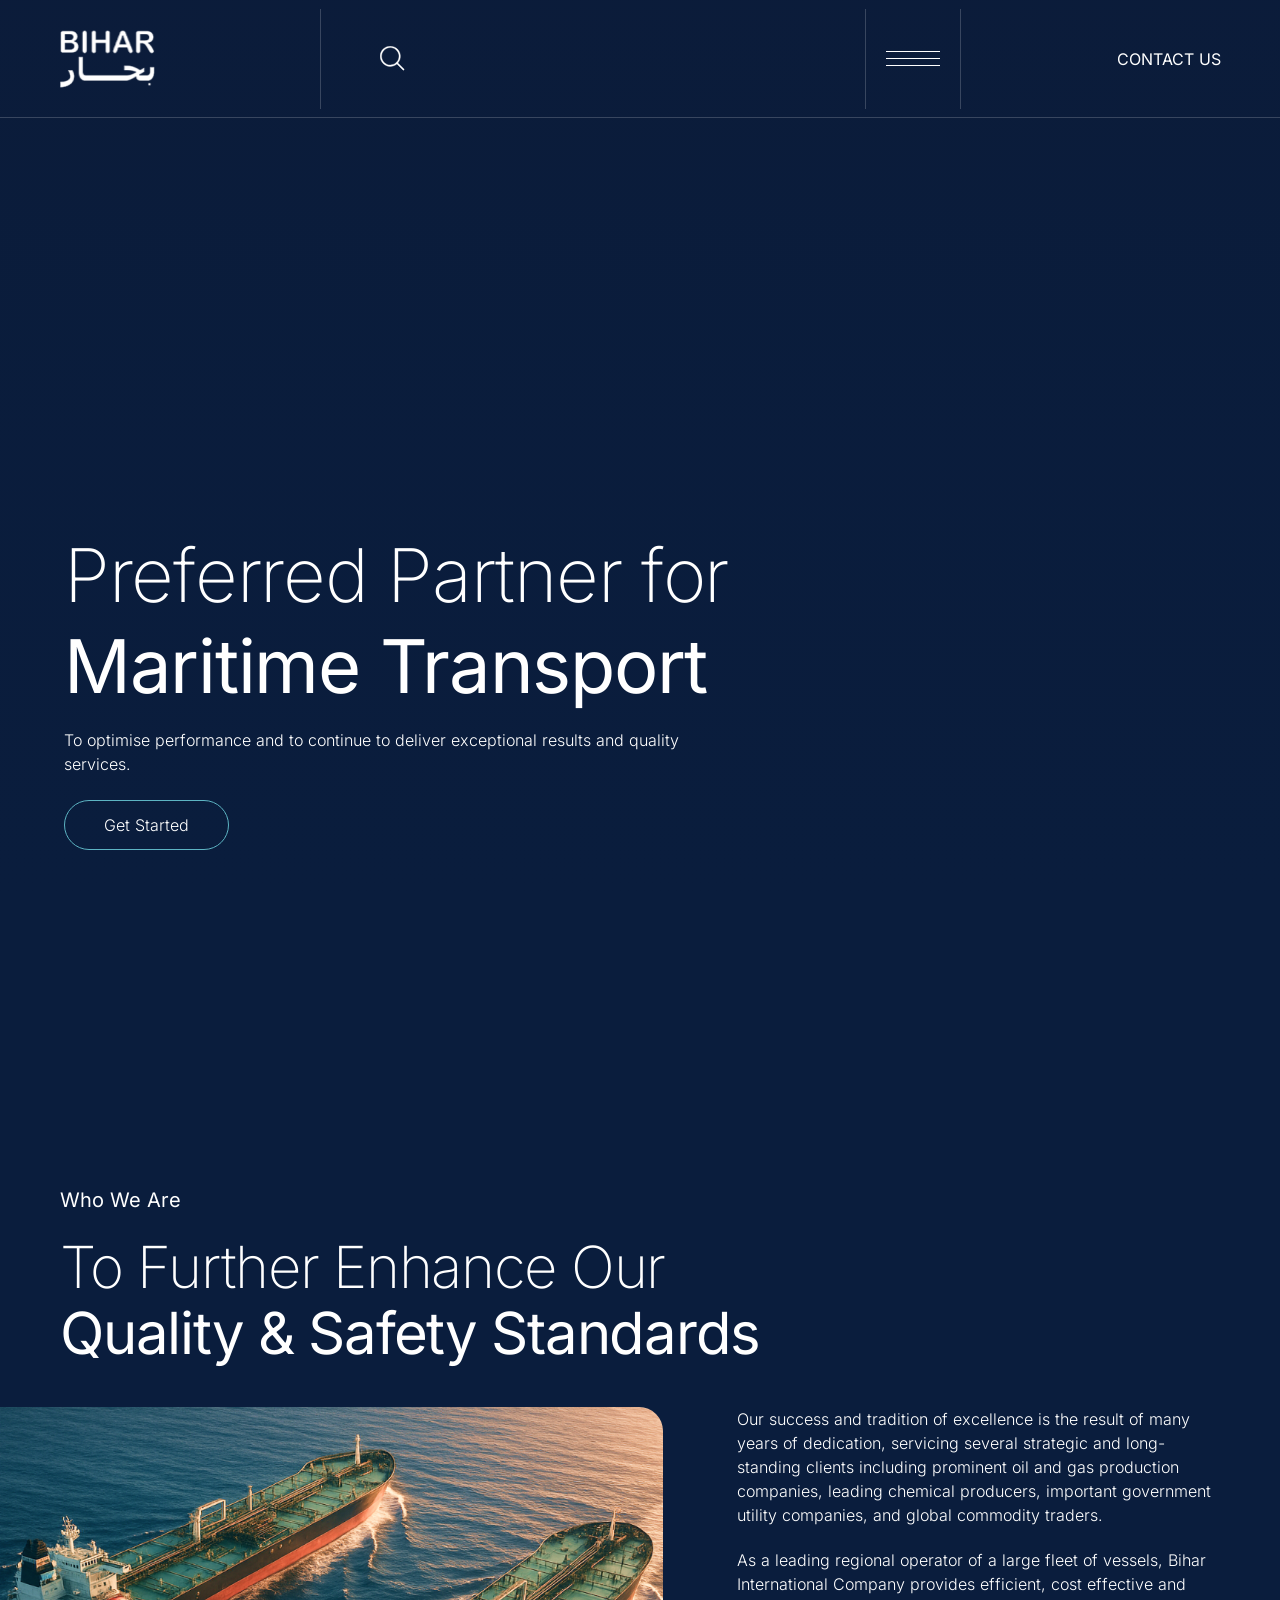
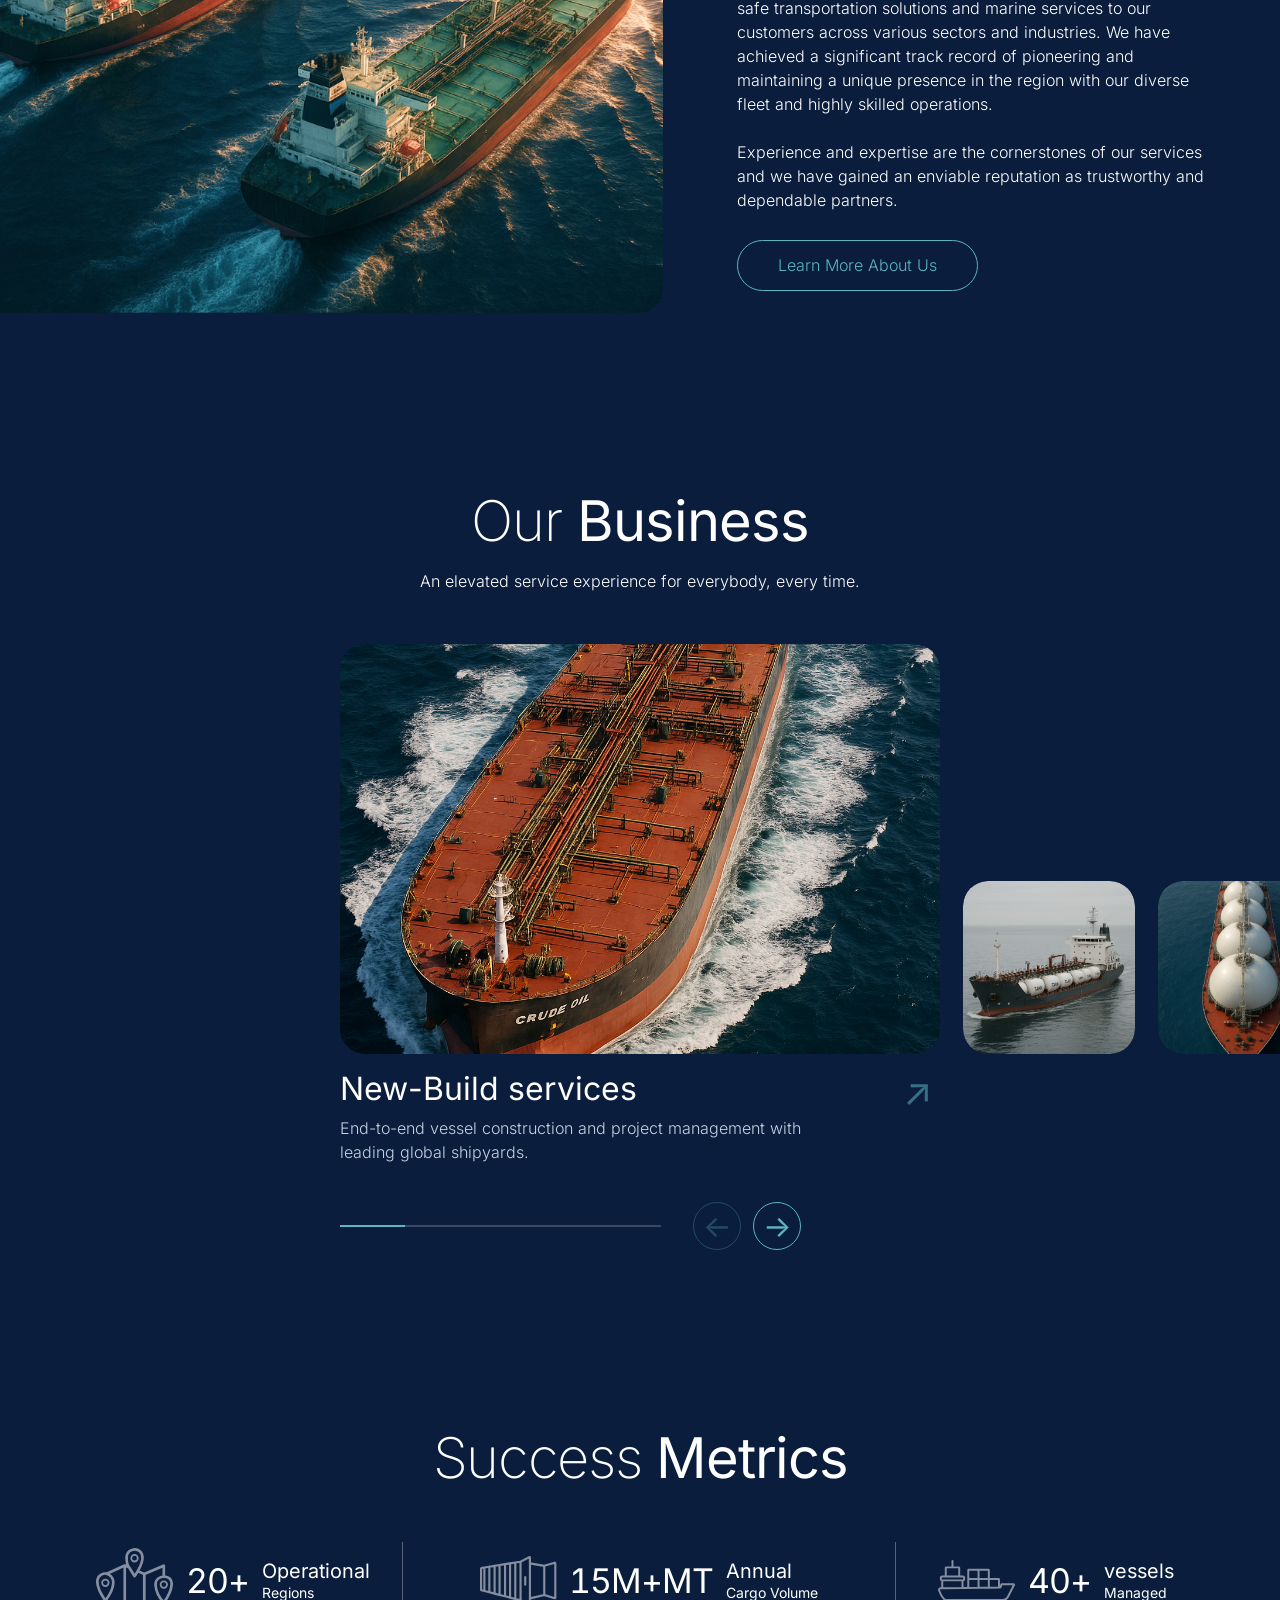
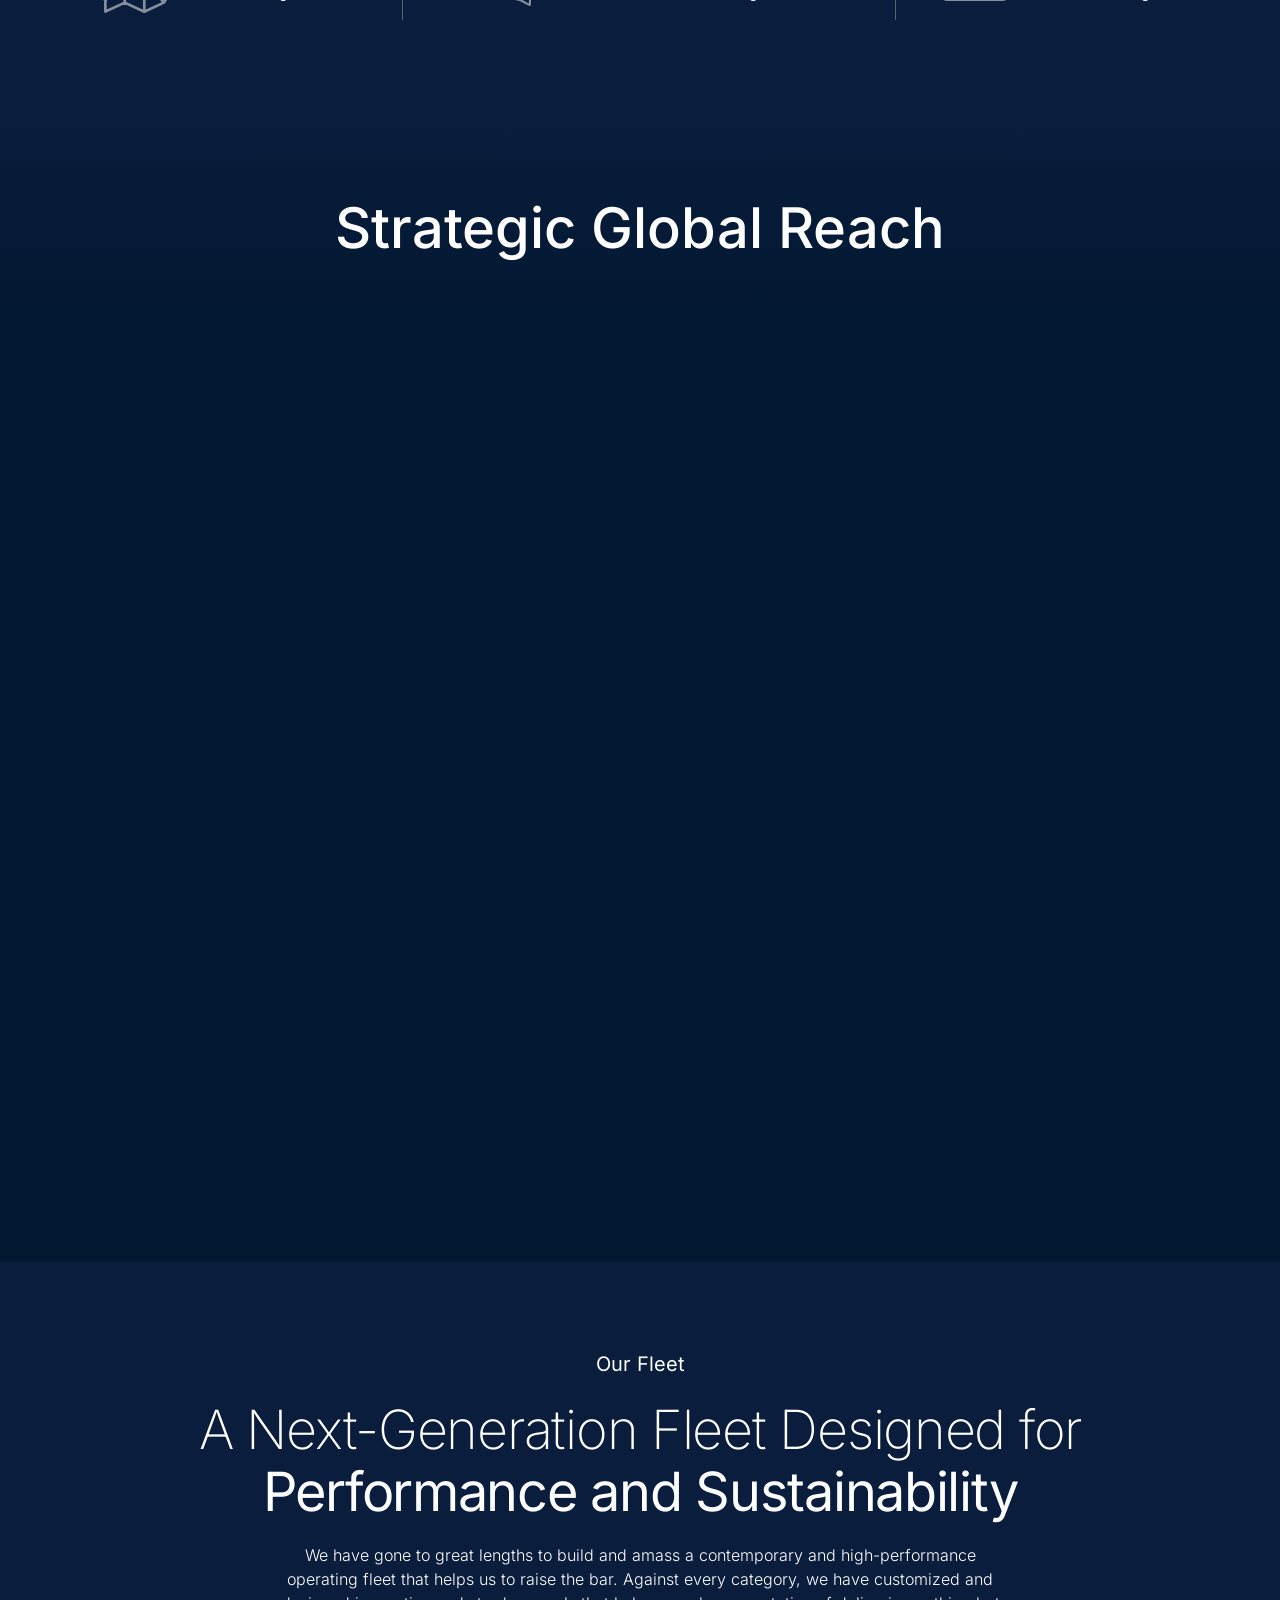
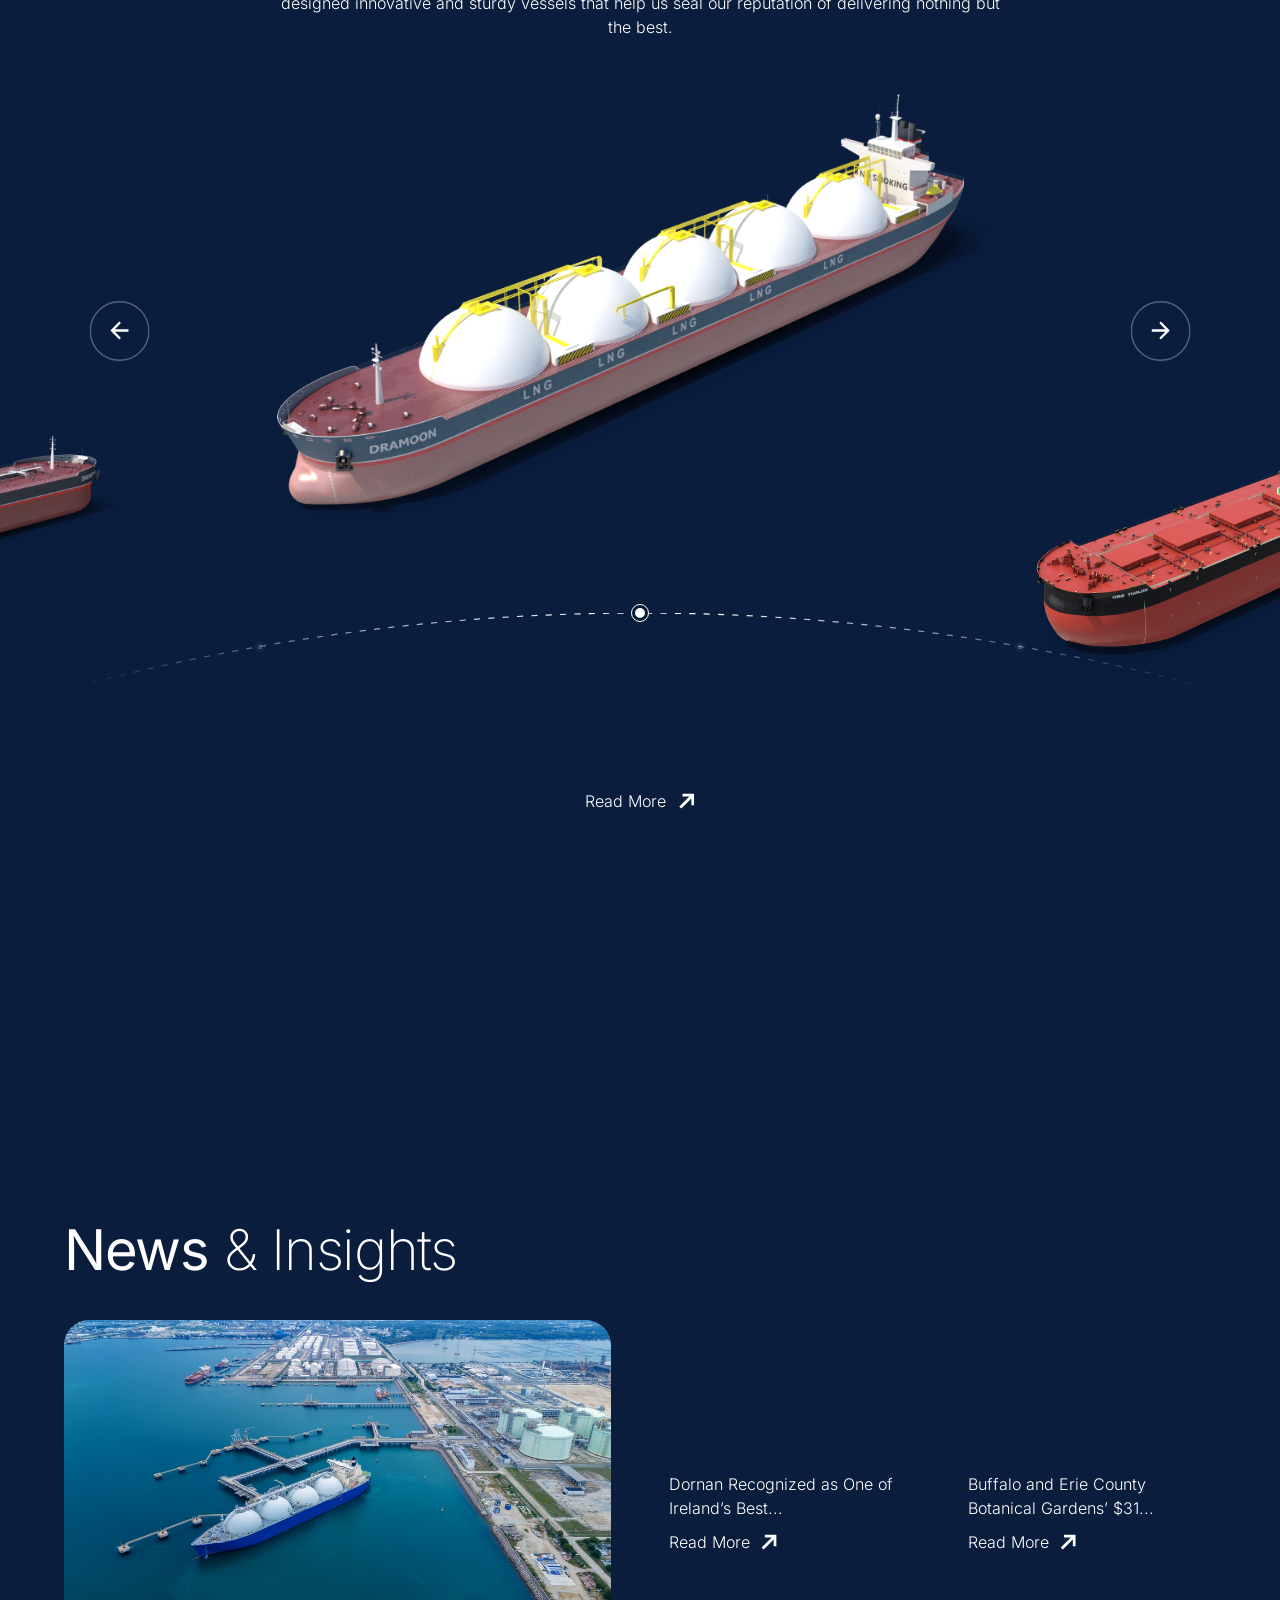
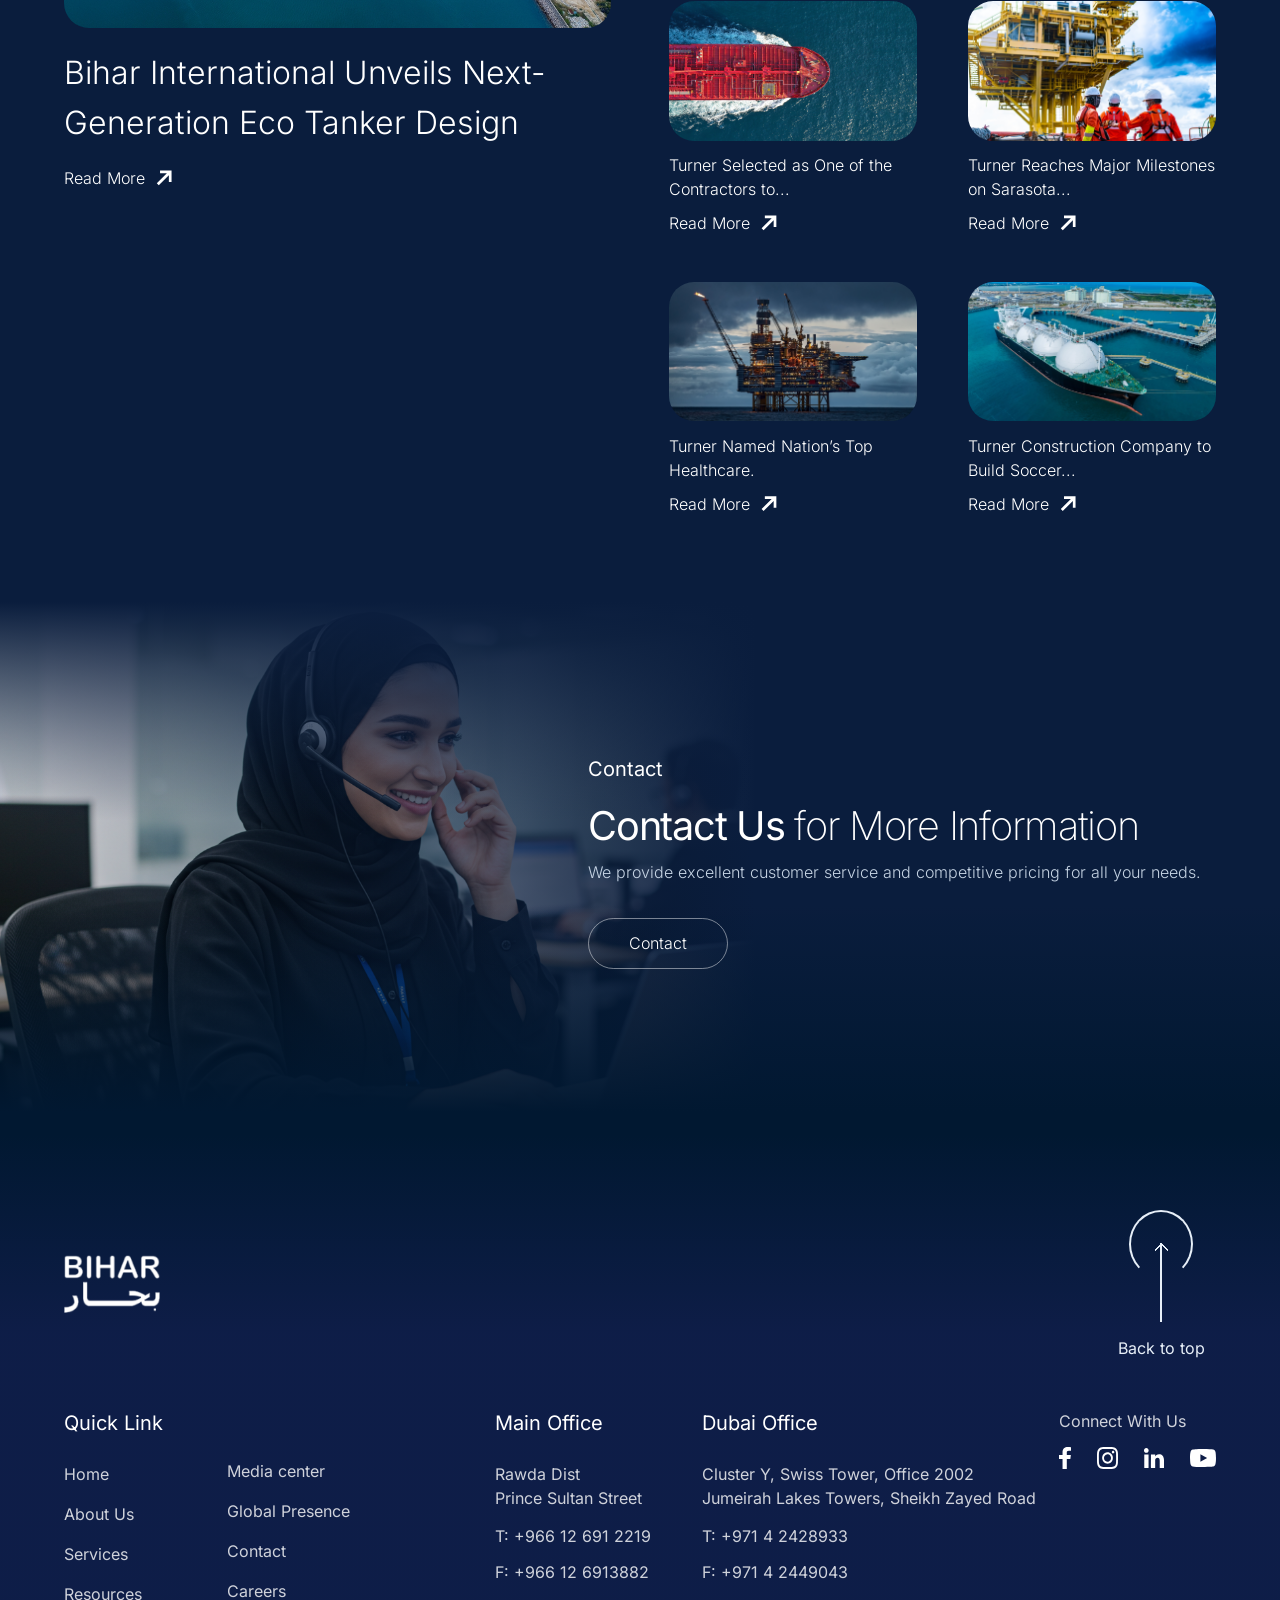
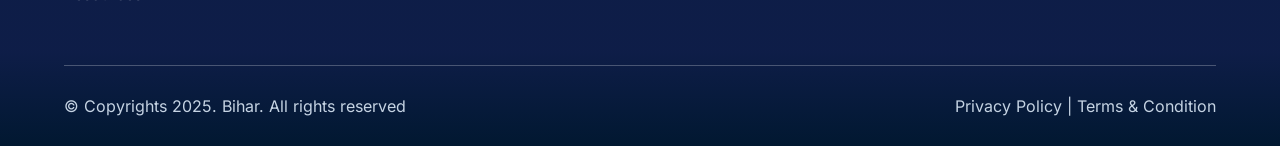
==== commit 3c4e941e: "Blend contact banner into footer" ====
--- a/index.html
+++ b/index.html
@@ -1,4 +1,4 @@
-<!doctype html><html lang="en"><head><meta charset="UTF-8"><meta name="viewport" content="width=device-width,initial-scale=1"><title>Bihar — Maritime Transport</title><link rel="stylesheet" href="styles.css?v=fleet-arc-motion"><script>
+<!doctype html><html lang="en"><head><meta charset="UTF-8"><meta name="viewport" content="width=device-width,initial-scale=1"><title>Bihar — Maritime Transport</title><link rel="stylesheet" href="styles.css?v=contact-footer-blend"><script>
 if (!matchMedia('(prefers-reduced-motion: reduce)').matches) {
   document.documentElement.classList.add('hero-intro-pending');
 }
--- a/styles.css
+++ b/styles.css
@@ -1264,6 +1264,7 @@
 
 [data-node-id="0:899"] {
   --contact-navy: #0c1b45;
+  --footer-seam: #011831;
   min-height: clamp(520px, 37.4vw, 760px);
   display: grid;
   align-items: center;
@@ -1289,7 +1290,7 @@
   inset: 0;
   z-index: -1;
   background:
-    linear-gradient(to bottom, var(--contact-navy) 2%, #0c1b4580 20%, transparent 42%, transparent 74%, #011831),
+    linear-gradient(to bottom, var(--contact-navy) 2%, #0c1b4580 20%, transparent 42%, transparent 58%, var(--footer-seam) 98%),
     linear-gradient(to right, #0c1b4520, #0c1b4575 29%, var(--contact-navy) 59%);
 }
 [data-node-id="0:903"] { margin-left: 45.5%; gap: 34px; }
@@ -1305,7 +1306,7 @@
 @media (max-width: 700px) {
   [data-node-id="0:899"] { align-items: end; padding-top: 250px; }
   [data-node-id="0:899"] > [data-node-id="0:901"] { width: 100%; height: 70%; }
-  [data-node-id="0:899"]::before { background: linear-gradient(to bottom, var(--contact-navy), #0c1b4540 26%, #0c1b4575 42%, var(--contact-navy) 74%, #011831); }
+  [data-node-id="0:899"]::before { background: linear-gradient(to bottom, var(--contact-navy), #0c1b4540 26%, #0c1b4575 42%, var(--contact-navy) 65%, var(--footer-seam) 98%); }
   [data-node-id="0:903"] { margin-left: 0; gap: 24px; }
 }
 
@@ -1324,7 +1325,7 @@
   position: absolute;
   inset: 0;
   z-index: -1;
-  background: linear-gradient(#011831, #101e4bdc 24%, #101e4bde 85%, #011831);
+  background: linear-gradient(#011831 2%, #101e4bdc 34%, #101e4bde 85%, #011831);
 }
 @media (prefers-reduced-motion: reduce) { .footer-video { display: none; } }
 
@@ -1632,12 +1633,12 @@
 }
 .scroll-background [data-node-id="0:899"]::before {
   background:
-    linear-gradient(to bottom, var(--scroll-background), transparent 42%, transparent 68%, var(--scroll-background)),
+    linear-gradient(to bottom, var(--scroll-background), transparent 42%, transparent 58%, var(--footer-seam) 98%),
     linear-gradient(to right, transparent, var(--scroll-background) 59%);
 }
 @media (max-width: 700px) {
   .scroll-background [data-node-id="0:899"]::before {
-    background: linear-gradient(to bottom, var(--scroll-background), transparent 30%, var(--scroll-background) 74%);
+    background: linear-gradient(to bottom, var(--scroll-background), transparent 30%, var(--scroll-background) 63%, var(--footer-seam) 98%);
   }
 }
 
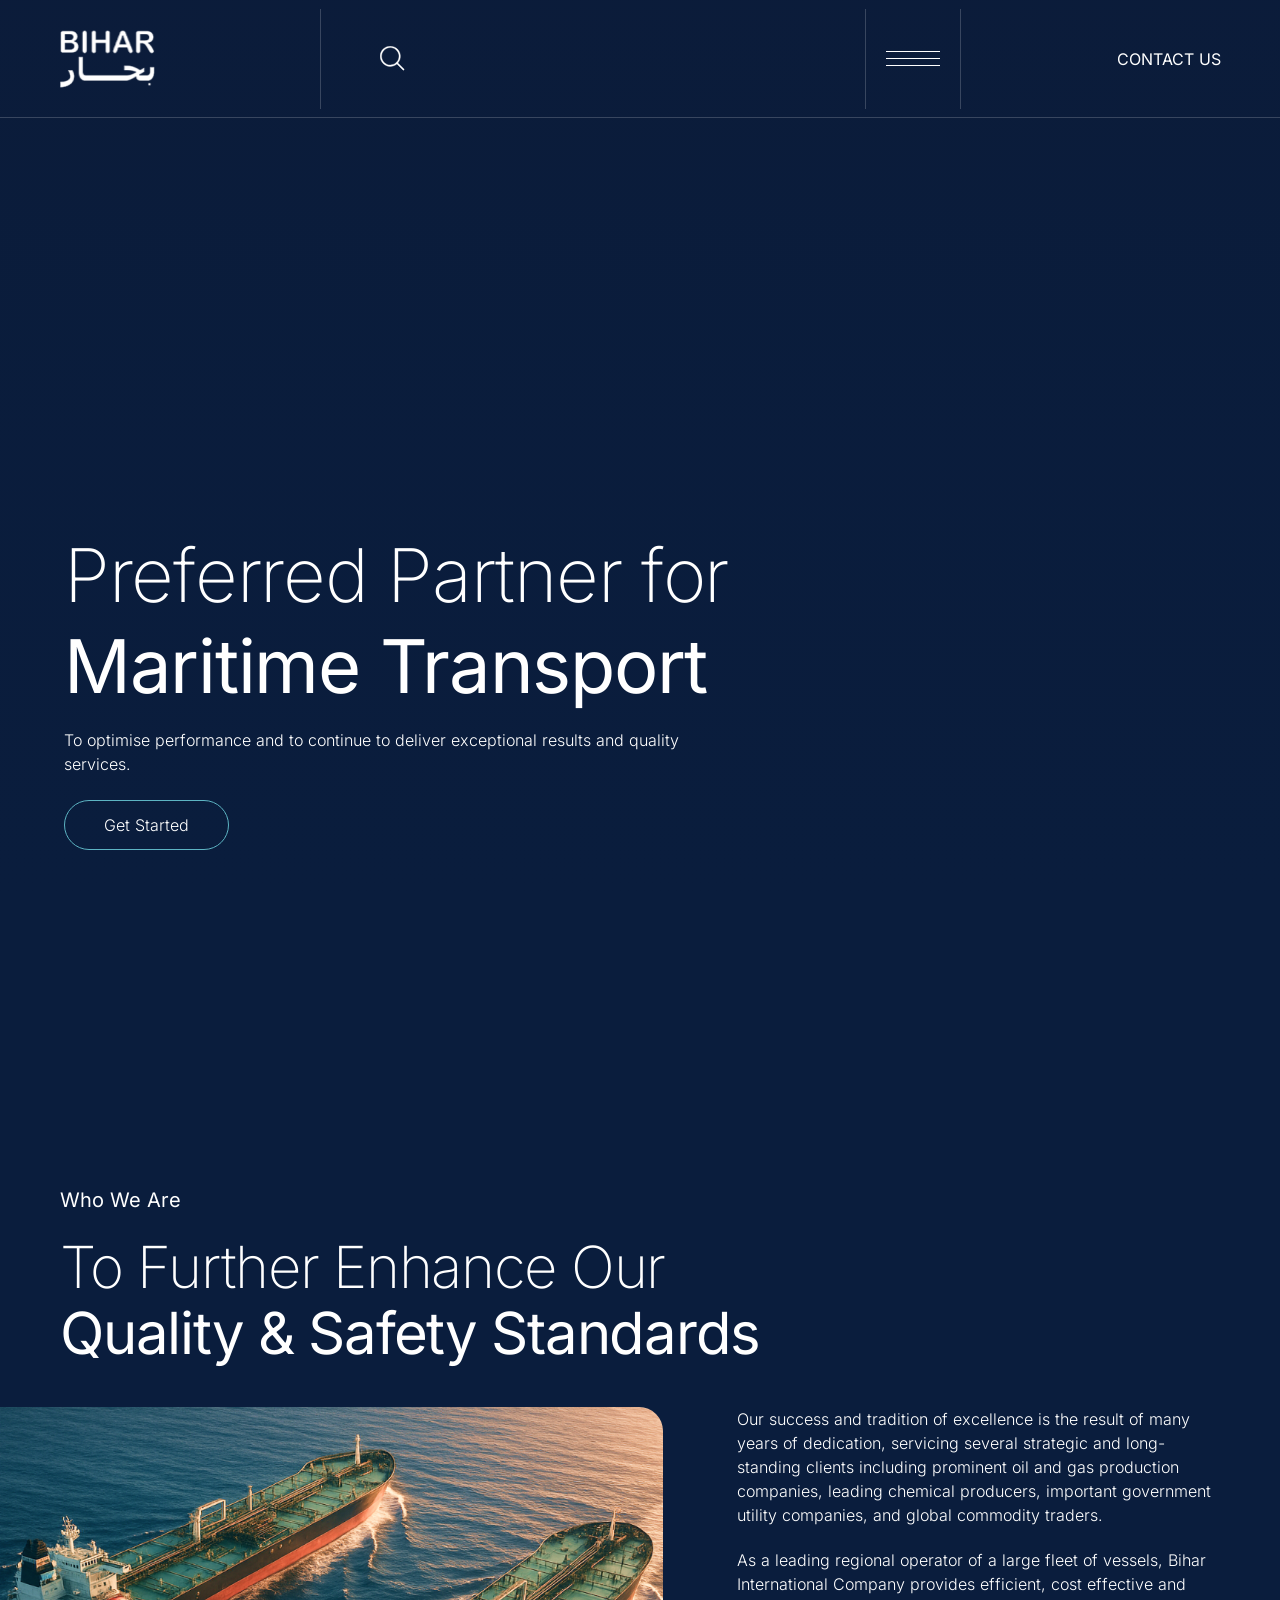
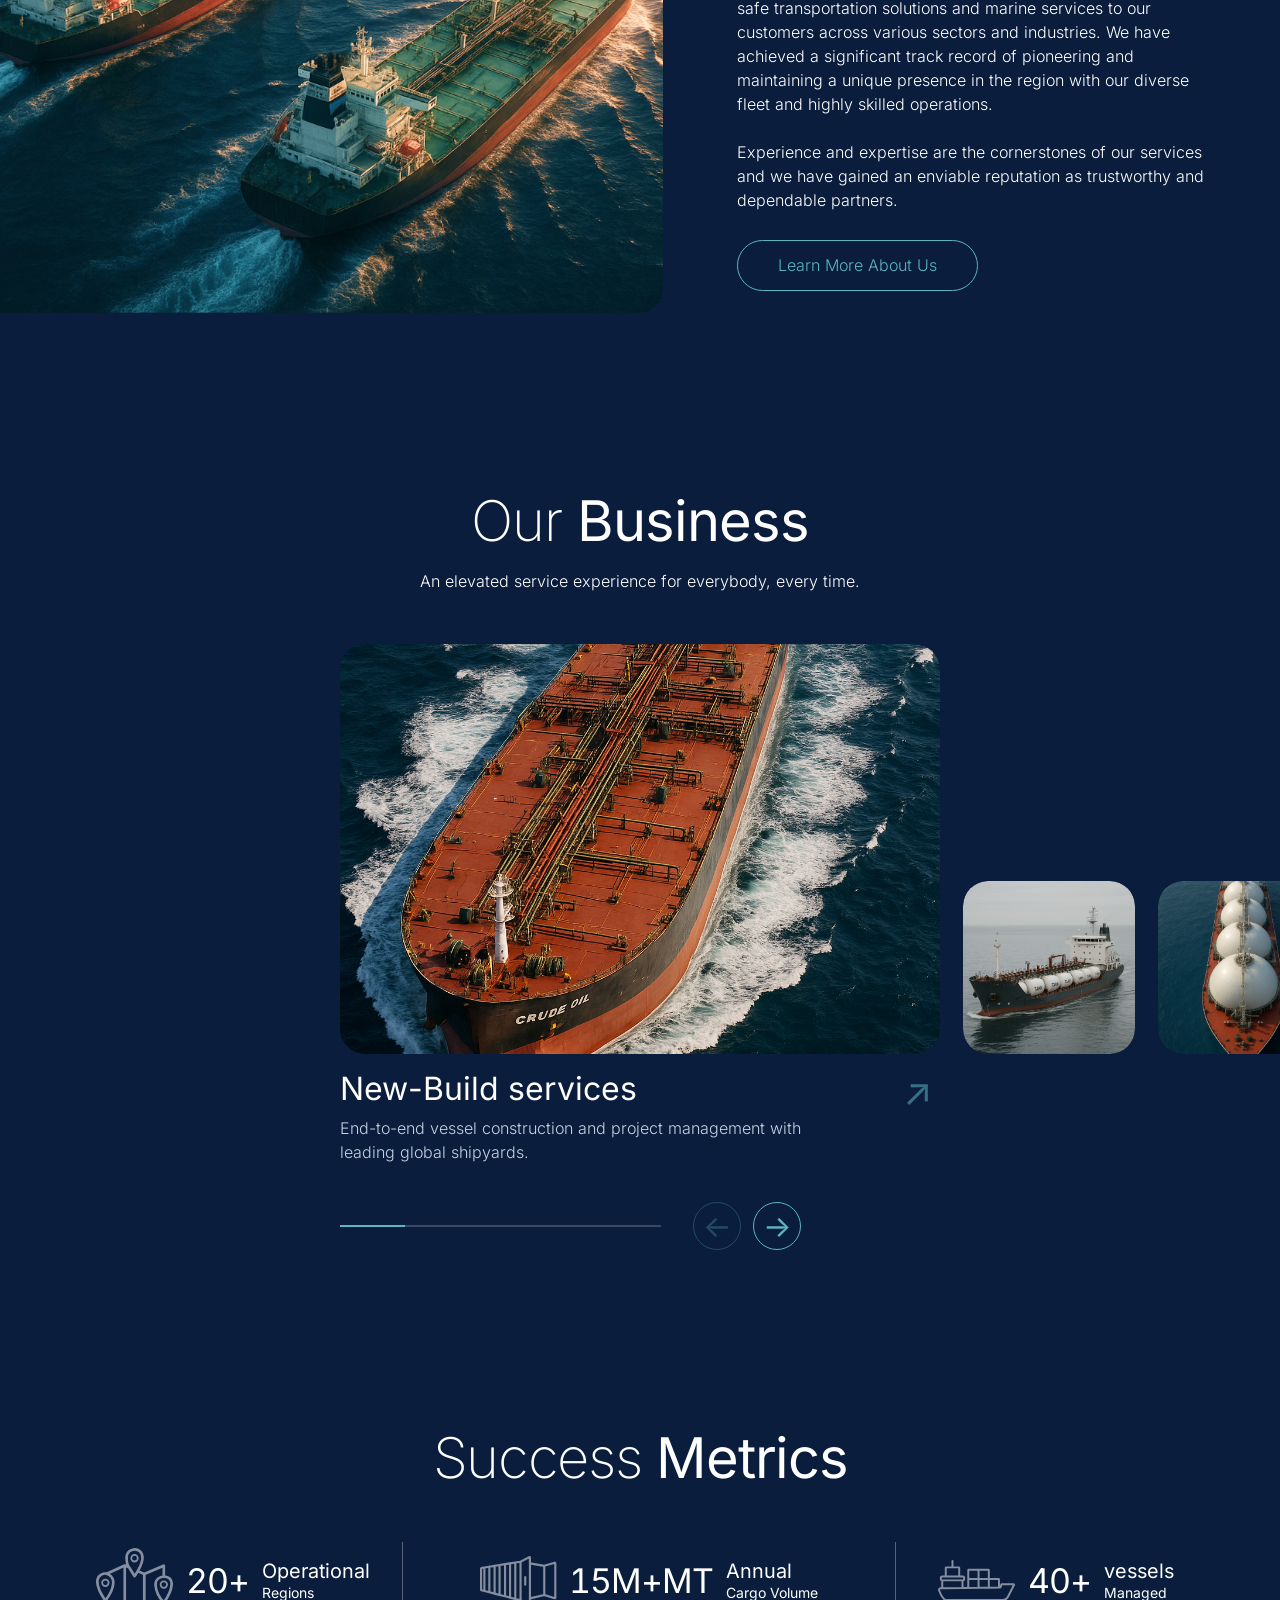
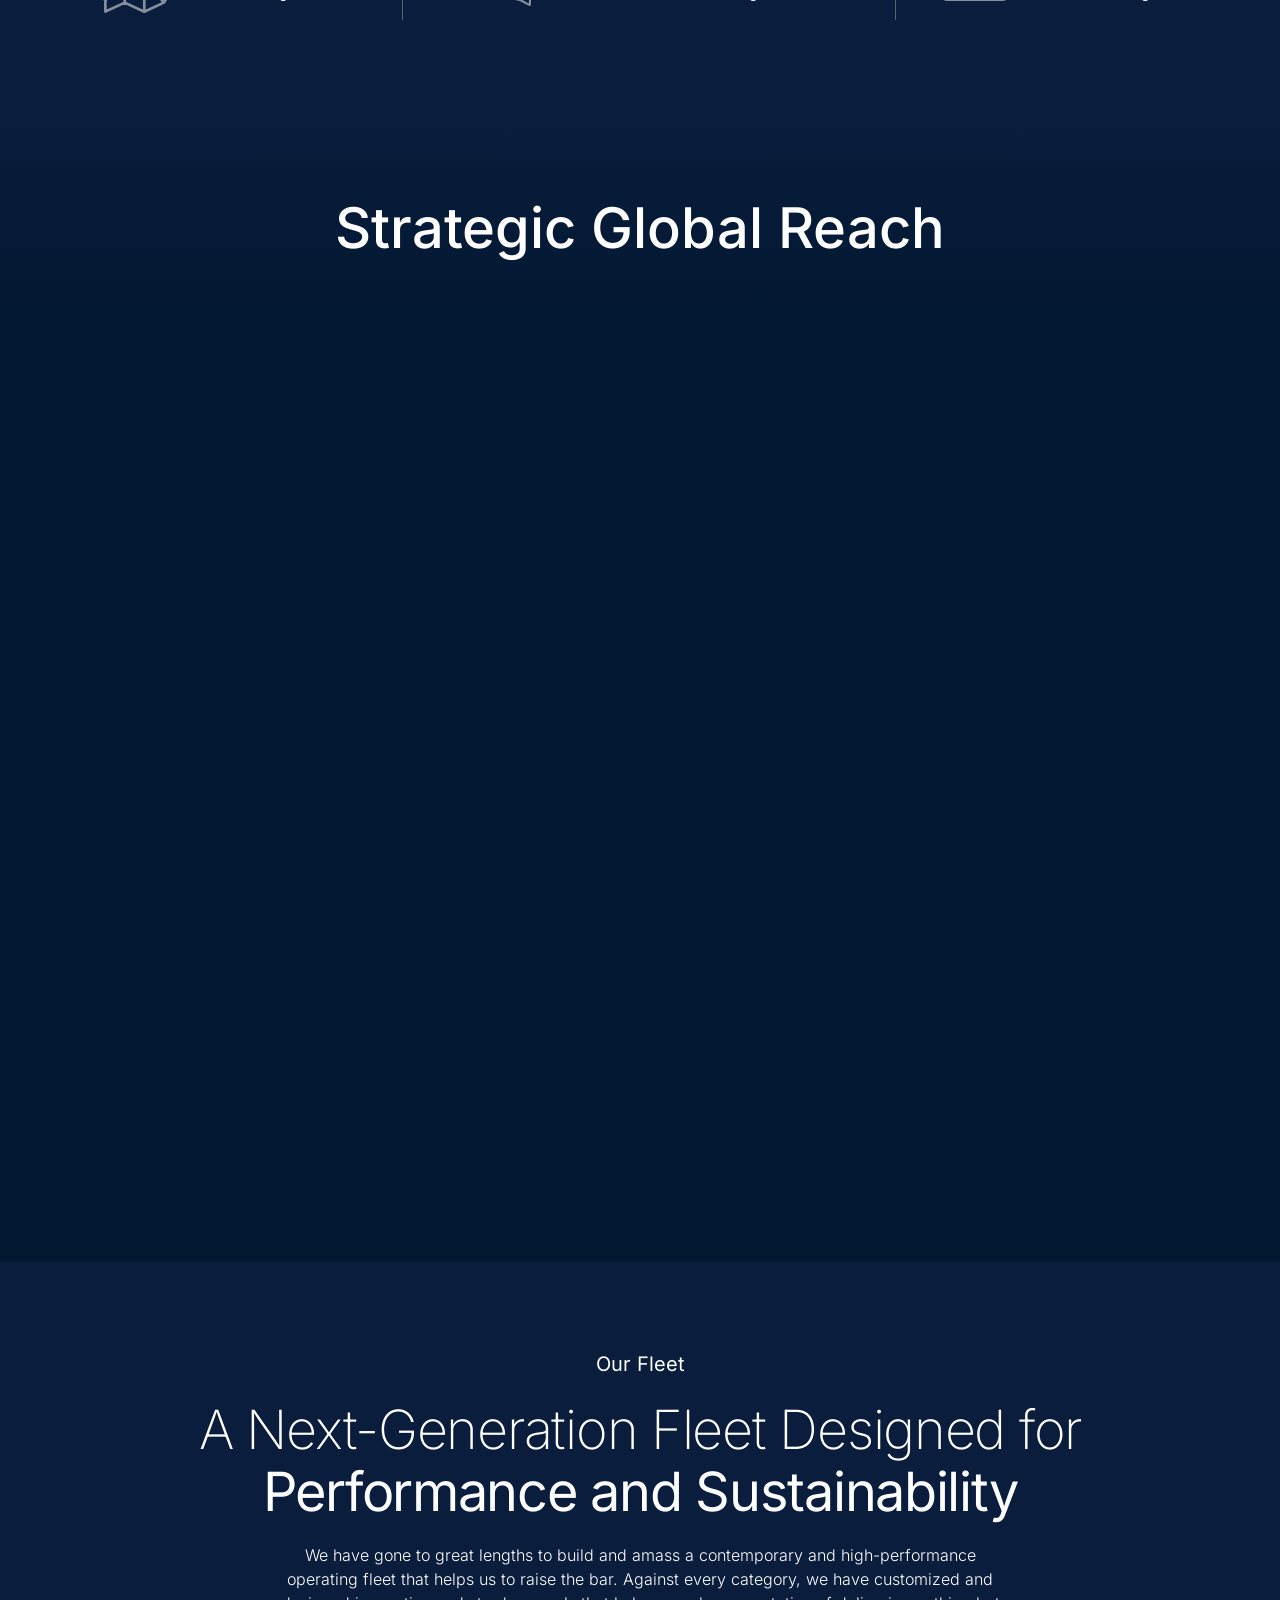
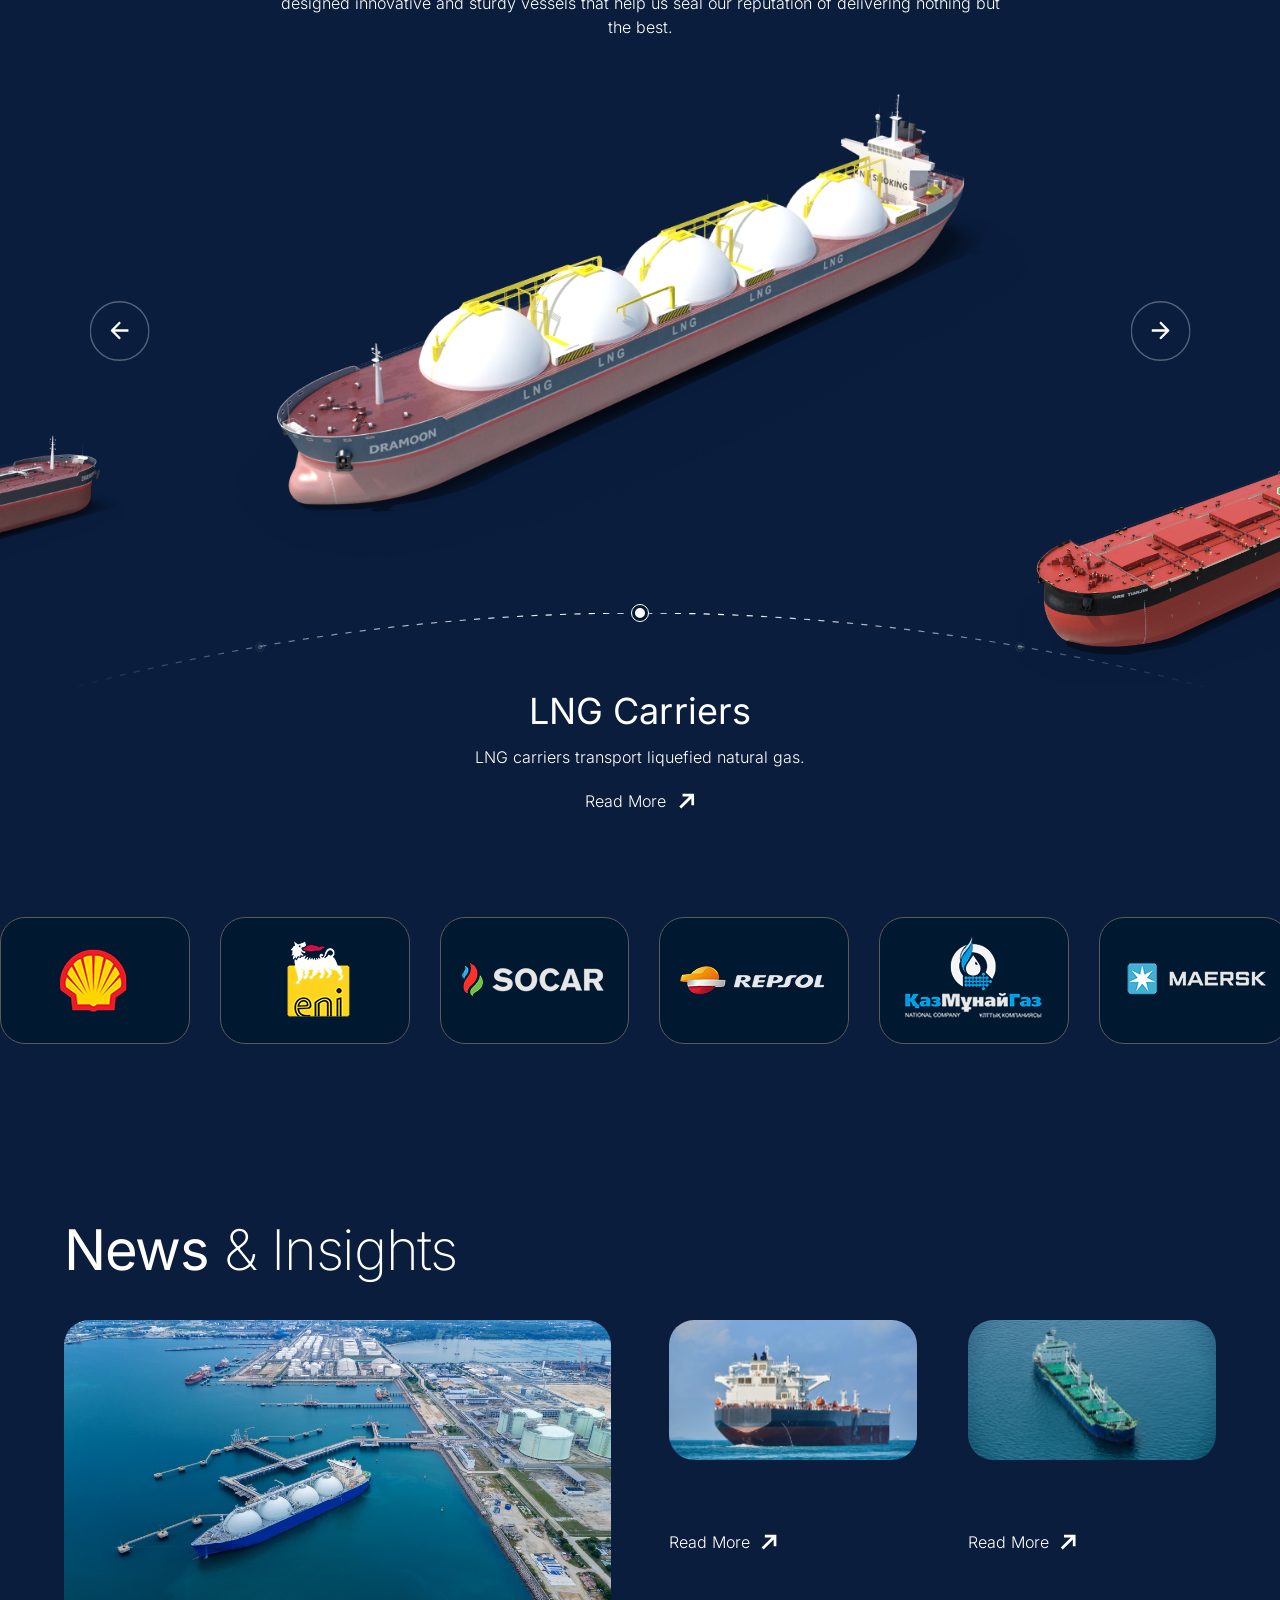
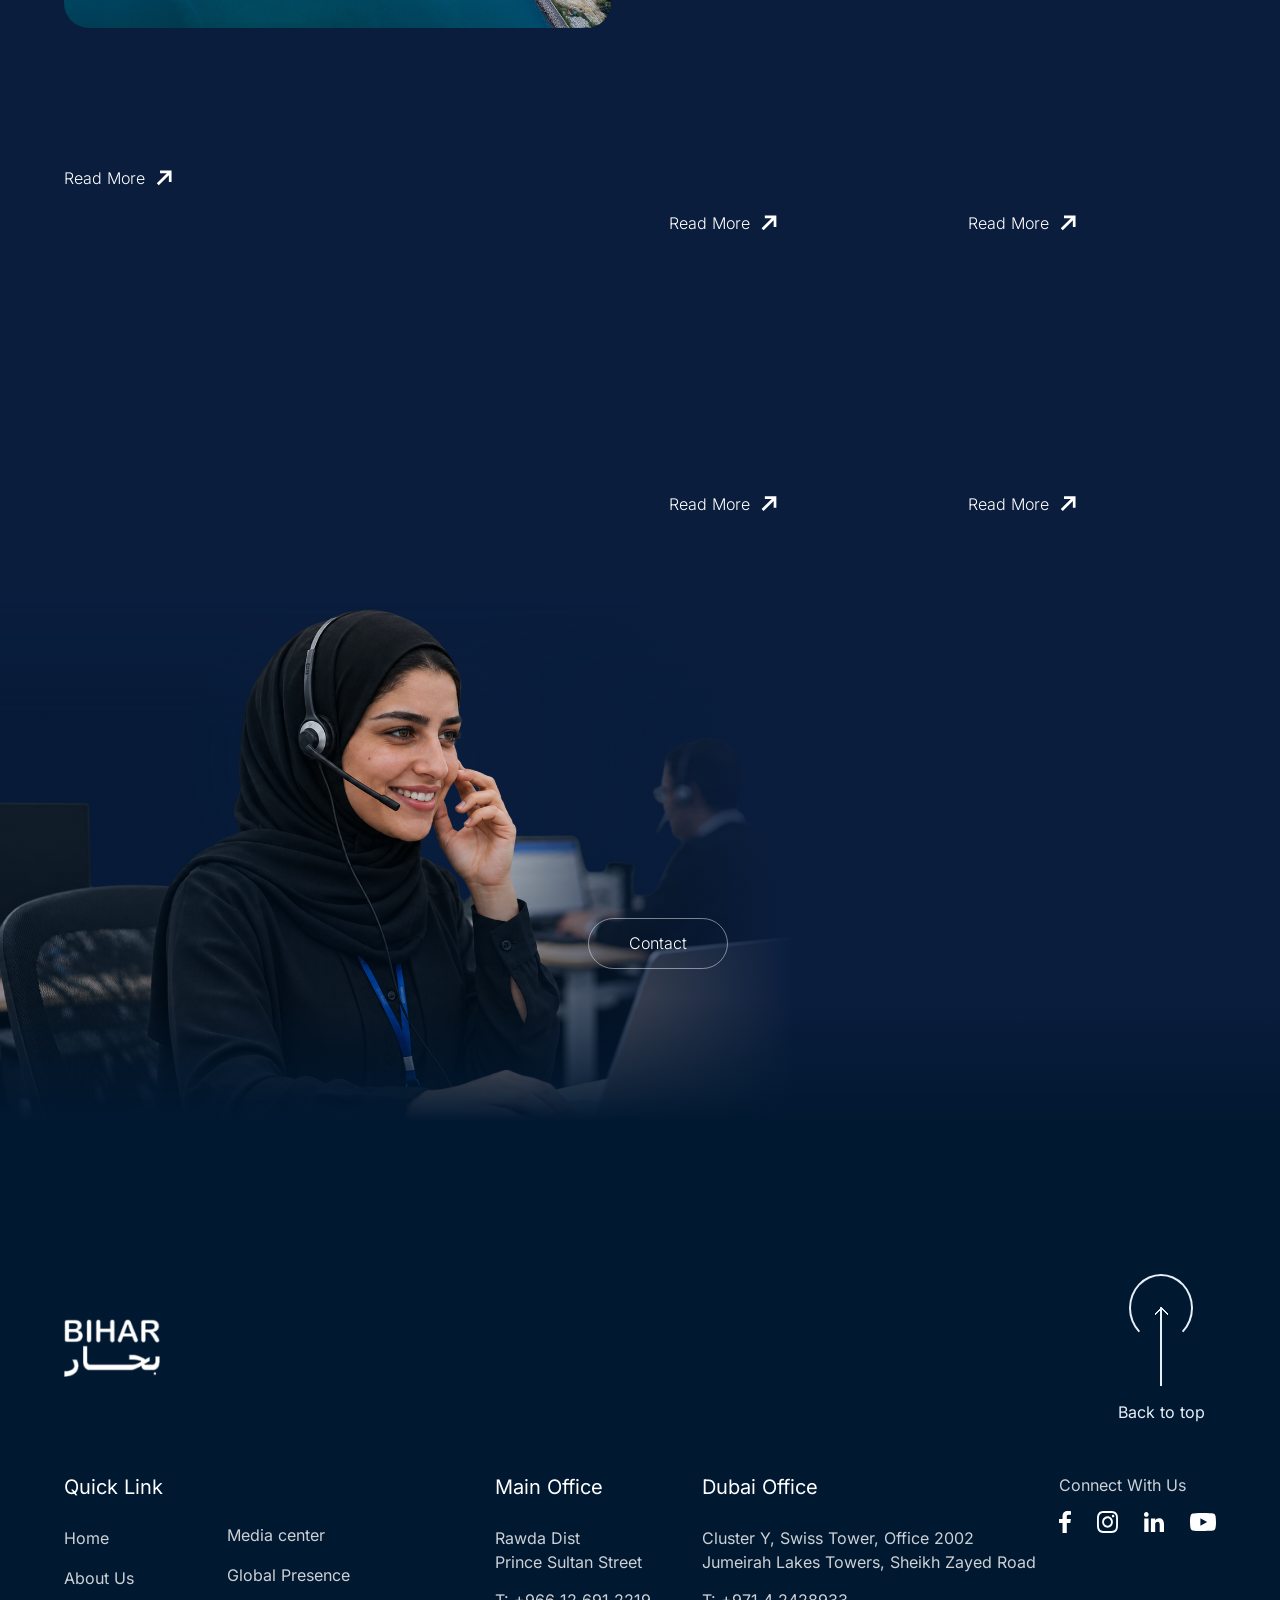
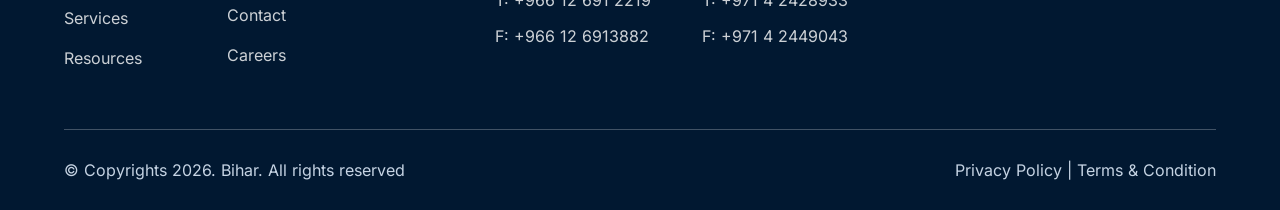
==== commit 1b399d18: "Expand global shipping network and refine contact and footer" ====
--- a/index.html
+++ b/index.html
@@ -1,8 +1,8 @@
-<!doctype html><html lang="en"><head><meta charset="UTF-8"><meta name="viewport" content="width=device-width,initial-scale=1"><title>Bihar — Maritime Transport</title><link rel="stylesheet" href="styles.css?v=contact-footer-blend"><script>
+<!doctype html><html lang="en"><head><meta charset="UTF-8"><meta name="viewport" content="width=device-width,initial-scale=1"><title>Bihar — Maritime Transport</title><link rel="stylesheet" href="styles.css?v=seamless-contact-overlay"><script>
 if (!matchMedia('(prefers-reduced-motion: reduce)').matches) {
   document.documentElement.classList.add('hero-intro-pending');
 }
-</script></head><body><main id="canvas"><section class="hero" aria-label="Maritime transport"><video class="hero-video" autoplay muted loop playsinline preload="metadata"><source src="./assets/hero-banner.mp4" type="video/mp4"></video><div class="hero-shade"></div><header class="hero-header"><a class="hero-logo" href="#" aria-label="Bihar home"><img src="./assets/8e5cc.png" alt="Bihar"></a><button class="hero-search" aria-label="Search"><img src="assets/searchicon.svg" alt=""></button><button class="hero-menu" aria-label="Open menu"><span></span><span></span><span></span></button><a class="hero-contact" href="mailto:info@bicl.co">CONTACT US</a></header><div class="hero-copy"><h1><span>Preferred Partner for</span><strong>Maritime Transport</strong></h1><p>To optimise performance and to continue to deliver exceptional results and quality services.</p><a class="hero-cta" href="#about">Get Started</a></div></section><link rel="preload" as="image" href="./assets/865ee.png"/><link rel="preload" as="image" href="./assets/8c9a8.svg"/><link rel="preload" as="image" href="./assets/1b8ef.svg"/><link rel="preload" as="image" href="./assets/f99da.svg"/><link rel="preload" as="image" href="./assets/7a4dc.png"/><link rel="preload" as="image" href="./assets/9ea4a.png"/><link rel="preload" as="image" href="./assets/bbabd.png"/><link rel="preload" as="image" href="./assets/f5aea.png"/><link rel="preload" as="image" href="./assets/d3bcc.png"/><link rel="preload" as="image" href="./assets/74d98.svg"/><link rel="preload" as="image" href="./assets/02187.svg"/><link rel="preload" as="image" href="./assets/6339b.png"/><link rel="preload" as="image" href="./assets/7008f.png"/><link rel="preload" as="image" href="./assets/beb6a.png"/><link rel="preload" as="image" href="./assets/e97cc.png"/><link rel="preload" as="image" href="./assets/ed91c.png"/><link rel="preload" as="image" href="./assets/caebd.png"/><link rel="preload" as="image" href="./assets/d52c5.png"/><link rel="preload" as="image" href="./assets/cea05.png"/><link rel="preload" as="image" href="./assets/6bff6.png"/><link rel="preload" as="image" href="./assets/cce20.png"/><link rel="preload" as="image" href="./assets/0d680.svg"/><link rel="preload" as="image" href="./assets/8b481.svg"/><link rel="preload" as="image" href="./assets/64f39.svg"/><link rel="preload" as="image" href="./assets/3a0a2.svg"/><link rel="preload" as="image" href="./assets/8ef79.svg"/><link rel="preload" as="image" href="./assets/d3dec.svg"/><link rel="preload" as="image" href="./assets/72396.svg"/><link rel="preload" as="image" href="./assets/e66ac.png"/><link rel="preload" as="image" href="./assets/db6e6.png"/><link rel="preload" as="image" href="./assets/611df.png"/><link rel="preload" as="image" href="./assets/e14b8.png"/><link rel="preload" as="image" href="./assets/8452d.png"/><link rel="preload" as="image" href="./assets/79194.png"/><link rel="preload" as="image" href="./assets/124e9.svg"/><link rel="preload" as="image" href="./assets/91818.svg"/><link rel="preload" as="image" href="./assets/4d800.svg"/><link rel="preload" as="image" href="./assets/2a0be.svg"/><link rel="preload" as="image" href="./assets/f7240.svg"/><link rel="preload" as="image" href="./assets/99e6b.png"/><link rel="preload" as="image" href="./assets/3533f.svg"/><link rel="preload" as="image" href="./assets/98422.png"/><link rel="preload" as="image" href="./assets/7807a.png"/><link rel="preload" as="image" href="./assets/a6199.png"/><link rel="preload" as="image" href="./assets/4f1c3.png"/><link rel="preload" as="image" href="./assets/ecb5b.png"/><link rel="preload" as="image" href="./assets/11f55.png"/><link rel="preload" as="image" href="./assets/58cdc.svg"/><link rel="preload" as="image" href="./assets/6ffd9.svg"/><link rel="preload" as="image" href="./assets/50e26.svg"/><link rel="preload" as="image" href="./assets/d8bd1.svg"/><link rel="preload" as="image" href="./assets/a7edb.svg"/><link rel="preload" as="image" href="./assets/069db.svg"/><link rel="preload" as="image" href="./assets/a8fae.svg"/><link rel="preload" as="image" href="./assets/d6ea6.svg"/><link rel="preload" as="image" href="./assets/c4813.svg"/><link rel="preload" as="image" href="./assets/32097.svg"/><link rel="preload" as="image" href="./assets/9d0dd.svg"/><link rel="preload" as="image" href="./assets/1b71c.svg"/><link rel="preload" as="image" href="./assets/38545.svg"/><link rel="preload" as="image" href="./assets/5c2eb.svg"/><link rel="preload" as="image" href="./assets/42e74.svg"/><link rel="preload" as="image" href="./assets/ce6f4.svg"/><link rel="preload" as="image" href="./assets/8627b.svg"/><link rel="preload" as="image" href="./assets/93ea5.svg"/><link rel="preload" as="image" href="./assets/8f38b.svg"/><link rel="preload" as="image" href="./assets/4aea3.svg"/><link rel="preload" as="image" href="./assets/d59c6.svg"/><link rel="preload" as="image" href="./assets/eb8be.svg"/><div class="bg-white relative size-full" data-node-id="0:882" data-name="Home"><div class="absolute contents left-0 top-[3746px]" data-node-id="0:883"><div class="absolute bg-[#0e0e0e] h-[2641px] left-0 top-[3746px] w-[1920px]" data-node-id="0:884"></div><section class="fleet-video-banner" aria-labelledby="global-reach-title"><header class="global-reach-intro"><h2 id="global-reach-title">Strategic Global Reach</h2><p>Bihar International operates from strategic locations to effectively serve our clients across key maritime and commercial hubs.</p></header><iframe class="fleet-route-globe" src="assets/route-globe.html?v=route-accent" title="Interactive maritime route globe" sandbox="allow-scripts" loading="lazy"></iframe></section><div class="absolute bg-[rgba(14,14,14,0)] h-[132px] left-[94px] top-[4502px] w-[1744px]" data-node-id="0:886"></div><div class="-translate-x-1/2 absolute h-[1389px] left-1/2 overflow-clip top-[4771px] w-[1920px]" data-node-id="0:887"><div class="-translate-x-1/2 [word-break:break-word] absolute content-stretch flex flex-col gap-[20px] items-center leading-[0] left-1/2 not-italic text-center text-white top-[100px] w-[1006px]" data-node-id="I0:887;6411:2569"><div class="flex flex-col font-[&#x27;Inter:Regular&#x27;] font-normal justify-center relative shrink-0 text-[20px] whitespace-nowrap" data-node-id="I0:887;6411:2570"><p class="leading-[29px]">Our Fleet</p></div><div class="flex flex-col font-[&#x27;Inter:Extra_Light&#x27;] font-extralight justify-center min-w-full relative shrink-0 text-[60px] tracking-[-1.275px] w-[min-content]" data-node-id="I0:887;6411:2571"><p><span class="leading-[80px]">A Next-Generation Fleet Designed for</span><br><span class="[word-break:break-word] font-[&#x27;Inter:Regular&#x27;] font-normal leading-[80px] not-italic">Performance and Sustainability</span></p></div><div class="flex flex-col font-[&#x27;Inter:Light&#x27;] font-light justify-center relative shrink-0 text-[18px] w-[972px]" data-node-id="I0:887;6411:2572"><p class="leading-[29px]">We have gone to great lengths to build and amass a contemporary and high-performance operating fleet that helps us to raise the bar. Against every category, we have customized and designed innovative and sturdy vessels that help us seal our reputation of delivering nothing but the best.</p></div></div><div class="-translate-x-1/2 absolute h-[335.984px] left-1/2 top-[585px] w-[958px]" data-node-id="I0:887;6411:2573" data-name="Tanker Image"><div class="absolute inset-[-12.22%_-5.5%_-14.26%_-4.71%]" data-node-id="I0:887;6411:2574" data-name="oil ship tanker.H07.2k"><div class="absolute inset-0 overflow-hidden pointer-events-none"><img alt="" class="absolute h-[329.79%] left-[-7.32%] max-w-none top-[-134.78%] w-[132.73%]" src="./assets/865ee.png"/></div></div></div><div class="absolute contents left-[712px] top-[1143px]" data-node-id="I0:887;6411:2577" data-name="Tankers"><div class="[word-break:break-word] absolute content-stretch flex flex-col gap-[12px] items-center leading-[0] left-[712px] not-italic text-center text-white top-[1143px]" data-node-id="I0:887;6411:2578"><div class="flex flex-col font-[&#x27;Inter:Regular&#x27;] font-normal justify-center min-w-full relative shrink-0 text-[36px] tracking-[var(--letter-spacing\/-0_6,-0.6px)] w-[min-content]" data-node-id="I0:887;6411:2579"><p class="leading-[var(--line-height\/39_99,39.99px)]">Tankers</p></div><div class="flex flex-col font-[&#x27;Inter:Light&#x27;] font-light justify-center relative shrink-0 text-[18px] w-[496px]" data-node-id="I0:887;6411:2580"><p class="leading-[29px]">Our offshore transport units are built for high-performance operations in challenging marine environments.</p></div></div><div class="absolute content-stretch flex items-center left-[891px] top-[1276px] read-more" data-node-id="I0:887;6411:2581" data-name="Component 3"><div class="[text-box-edge:cap_alphabetic] [text-box-trim:trim-both] [word-break:break-word] flex flex-col font-[&#x27;Inter:Medium&#x27;] font-medium justify-center leading-[0] not-italic relative shrink-0 text-[16px] text-center text-white whitespace-nowrap" data-node-id="I0:887;6411:2582"><p class="leading-[normal]">Read More</p></div><span class="read-more-arrow" aria-hidden="true"></span></div></div><div class="absolute contents left-[692px] top-[1330px]" data-node-id="I0:887;6411:2585" data-name="Offshore Units"><div class="[word-break:break-word] absolute content-stretch flex flex-col gap-[12px] items-center leading-[0] left-[692px] not-italic opacity-0 text-center text-white top-[1330px]" data-node-id="I0:887;6411:2586"><div class="flex flex-col font-[&#x27;Inter:Regular&#x27;] font-normal justify-center min-w-full relative shrink-0 text-[36px] tracking-[var(--letter-spacing\/-0_6,-0.6px)] w-[min-content]" data-node-id="I0:887;6411:2587"><p class="leading-[var(--line-height\/39_99,39.99px)]">Offshore Units</p></div><div class="flex flex-col font-[&#x27;Inter:Light&#x27;] font-light justify-center relative shrink-0 text-[18px] w-[536px]" data-node-id="I0:887;6411:2588"><p class="leading-[29px]">Our fleet of road and marine tankers is designed to handle bulk liquid cargo with maximum safety and minimal risk</p></div></div><div class="absolute content-stretch flex items-center left-[891px] opacity-0 top-[1463px] read-more" data-node-id="I0:887;6411:2589" data-name="Component 3"><div class="[text-box-edge:cap_alphabetic] [text-box-trim:trim-both] [word-break:break-word] flex flex-col font-[&#x27;Inter:Medium&#x27;] font-medium justify-center leading-[0] not-italic relative shrink-0 text-[16px] text-center text-white whitespace-nowrap" data-node-id="I0:887;6411:2590"><p class="leading-[normal]">Read More</p></div><span class="read-more-arrow" aria-hidden="true"></span></div></div><div class="-translate-x-1/2 absolute h-[146.651px] left-[calc(50%-0.25px)] top-[1063.85px] w-[1379.5px]" data-node-id="I0:887;6411:2593"><div class="absolute inset-[-0.34%_0_-0.31%_0]"><img alt="" class="block max-w-none size-full" src="./assets/1b8ef.svg"/></div></div><div class="absolute left-[946px] size-[28px] top-[1050px]" data-node-id="I0:887;6411:2594"><img alt="" class="absolute block inset-0 max-w-none size-full" src="./assets/f99da.svg"/></div><div class="absolute aspect-[1024/1024] left-[175.47%] right-[-100.42%] top-[1773px]" data-node-id="I0:887;6411:2608" data-name="05ca0b08-d64a-454d-96b0-d3762ce9445b"><img alt="" class="absolute inset-0 max-w-none object-cover pointer-events-none size-full" src="./assets/7a4dc.png"/></div><div class="absolute aspect-[2048/1167] left-[86.15%] right-[-28.23%] top-[665px]" data-node-id="I0:887;6411:2609" data-name="Lng-Tanker-Ship-14"><img alt="" class="absolute inset-0 max-w-none object-cover pointer-events-none size-full" src="./assets/9ea4a.png"/></div><div class="absolute h-[594px] left-[2291px] top-[956px] w-[1032px]" data-node-id="I0:887;6411:2610" data-name="Ore-Carrier-Ship-Loaded"><img alt="" class="absolute inset-0 max-w-none object-cover pointer-events-none size-full" src="./assets/bbabd.png"/></div><div class="absolute h-[643px] left-[2693px] top-[1419px] w-[1071px]" data-node-id="I0:887;6411:2611" data-name="Super-Tanker-VLCC-1"><img alt="" class="absolute inset-0 max-w-none object-cover pointer-events-none size-full" src="./assets/f5aea.png"/></div><div class="absolute flex h-[493.13px] items-center justify-center left-[2625px] top-[2729px] w-[744.354px]" data-node-id="I0:887;6411:2612"><div class="flex-none rotate-[-6.44deg]"><div class="h-[417px] relative w-[702px]" data-name="favpng_87da99ce3d34be8b486cbe459ee606f2 1"><img alt="" class="absolute inset-0 max-w-none object-cover pointer-events-none size-full" src="./assets/d3bcc.png"/></div></div></div><div class="absolute contents inset-[52.05%_20.89%_43.63%_20.89%]" data-node-id="I0:887;6411:2597" data-name="Arrows"><button class="absolute block cursor-pointer inset-[52.05%_20.89%_43.7%_76.04%]" data-node-id="I0:887;6411:2598"><img alt="" class="absolute block inset-0 max-w-none size-full" src="./assets/74d98.svg"/></button><div class="absolute inset-[52.12%_76.04%_43.63%_20.89%]" data-node-id="I0:887;6411:2601"><img alt="" class="absolute block inset-0 max-w-none size-full" src="./assets/74d98.svg"/></div></div></div><div class="absolute h-[127px] left-[90px] top-[6160px] w-[1740px]" data-node-id="0:888"><div class="absolute content-stretch flex gap-[30px] items-start left-0 top-0" data-node-id="I0:888;2306:1199" data-name="Logos"><div class="bg-[#011831] border border-[#5a5a5a] border-solid content-stretch flex gap-[10px] h-[127px] items-center justify-center p-[15px] relative rounded-[25px] shrink-0 w-[189.764px]" data-node-id="I0:888;2306:1200" data-name="Search Button Dark"><div class="h-[102px] relative shrink-0 w-[168px]" data-node-id="I0:888;2306:1200;20:235" data-name="clients-olimar_03 1"><div class="absolute inset-0 overflow-hidden pointer-events-none"><img class="partner-logo-image" src="assets/partner-shell.png" alt="Shell"></div></div></div><div class="bg-[#011831] border border-[#5a5a5a] border-solid content-stretch flex gap-[10px] h-[127px] items-center justify-center p-[15px] relative rounded-[25px] shrink-0 w-[189.764px]" data-node-id="I0:888;2306:1201" data-name="Search Button Dark"><div class="h-[102px] relative shrink-0 w-[168px]" data-node-id="I0:888;2306:1201;2306:1057" data-name="clients-olimar_03 2"><div class="absolute inset-0 overflow-hidden pointer-events-none"><img class="partner-logo-image" src="assets/partner-eni.png" alt="Eni"></div></div></div><div class="bg-[#011831] border border-[#5a5a5a] border-solid content-stretch flex gap-[10px] h-[127px] items-center justify-center p-[15px] relative rounded-[25px] shrink-0 w-[189.764px]" data-node-id="I0:888;2306:1202" data-name="Search Button Dark"><div class="h-[102px] relative shrink-0 w-[168px]" data-node-id="I0:888;2306:1202;2306:1061" data-name="clients-olimar_03 2"><div class="absolute inset-0 overflow-hidden pointer-events-none"><img class="partner-logo-image" src="assets/partner-socar.png" alt="Socar"></div></div></div><div class="bg-[#011831] border border-[#5a5a5a] border-solid content-stretch flex gap-[10px] h-[127px] items-center justify-center p-[15px] relative rounded-[25px] shrink-0 w-[189.764px]" data-node-id="I0:888;2306:1203" data-name="Search Button Dark"><div class="h-[102px] relative shrink-0 w-[168px]" data-node-id="I0:888;2306:1203;2306:1065" data-name="clients-olimar_03 2"><div class="absolute inset-0 overflow-hidden pointer-events-none"><img class="partner-logo-image" src="assets/partner-repsol.png" alt="Repsol"></div></div></div><div class="bg-[#011831] border border-[#5a5a5a] border-solid content-stretch flex gap-[10px] h-[127px] items-center justify-center p-[15px] relative rounded-[25px] shrink-0 w-[189.764px]" data-node-id="I0:888;2306:1204" data-name="Search Button Dark"><div class="h-[102px] relative shrink-0 w-[168px]" data-node-id="I0:888;2306:1204;2306:1069" data-name="clients-olimar_03 2"><img class="partner-logo-image" src="assets/partner-kazmunaygas.png" alt="Kazmunaygas"></div></div><div class="bg-[#011831] border border-[#5a5a5a] border-solid content-stretch flex gap-[10px] h-[127px] items-center justify-center p-[15px] relative rounded-[25px] shrink-0 w-[189.764px]" data-node-id="I0:888;2306:1205" data-name="Search Button Dark"><div class="h-[102px] relative shrink-0 w-[168px]" data-node-id="I0:888;2306:1205;2306:1073" data-name="clients-olimar_03 2"><div class="absolute inset-0 overflow-hidden pointer-events-none"><img class="partner-logo-image" src="assets/partner-maersk.png" alt="Maersk"></div></div></div><div class="bg-[#011831] border border-[#5a5a5a] border-solid content-stretch flex gap-[10px] h-[127px] items-center justify-center p-[15px] relative rounded-[25px] shrink-0 w-[189.764px]" data-node-id="I0:888;2306:1206" data-name="Search Button Dark"><div class="h-[102px] relative shrink-0 w-[168px]" data-node-id="I0:888;2306:1206;2306:1107" data-name="clients-olimar_03 1"><img class="partner-logo-image" src="assets/partner-womar.png" alt="Womar"></div></div><div class="bg-[#011831] border border-[#5a5a5a] border-solid content-stretch flex gap-[10px] h-[127px] items-center justify-center p-[15px] relative rounded-[25px] shrink-0 w-[189.764px]" data-node-id="I0:888;2306:1207" data-name="Search Button Dark"><div class="h-[102px] relative shrink-0 w-[168px]" data-node-id="I0:888;2306:1207;2306:1111" data-name="clients-olimar_03 1"><div class="absolute inset-0 overflow-hidden pointer-events-none"><img class="partner-logo-image" src="assets/partner-chemship.png" alt="Chemship"></div></div></div><div class="bg-[#011831] border border-[#5a5a5a] border-solid content-stretch flex gap-[10px] h-[127px] items-center justify-center p-[15px] relative rounded-[25px] shrink-0 w-[189.764px]" data-node-id="I0:888;2306:1208" data-name="Search Button Dark"><div class="h-[102px] relative shrink-0 w-[168px]" data-node-id="I0:888;2306:1208;20:235" data-name="clients-olimar_03 1"><div class="absolute inset-0 overflow-hidden pointer-events-none"><img class="partner-logo-image" src="assets/partner-shell.png" alt="Shell"></div></div></div><div class="bg-[#011831] border border-[#5a5a5a] border-solid content-stretch flex gap-[10px] h-[127px] items-center justify-center p-[15px] relative rounded-[10px] shrink-0 w-[189.764px]" data-node-id="0:285"><div class="h-[102px] relative shrink-0 w-[168px]" data-node-id="0:291" data-name="clients-olimar_03 2"><div class="absolute inset-0 overflow-hidden pointer-events-none"><img class="partner-logo-image" src="assets/partner-eni.png" alt="Eni"></div></div></div><div class="bg-[#011831] border border-[#5a5a5a] border-solid content-stretch flex gap-[10px] h-[127px] items-center justify-center p-[15px] relative rounded-[10px] shrink-0 w-[189.764px]" data-node-id="0:300"><div class="h-[102px] relative shrink-0 w-[168px]" data-node-id="0:306" data-name="clients-olimar_03 2"><div class="absolute inset-0 overflow-hidden pointer-events-none"><img class="partner-logo-image" src="assets/partner-socar.png" alt="Socar"></div></div></div><div class="bg-[#011831] border border-[#5a5a5a] border-solid content-stretch flex gap-[10px] h-[127px] items-center justify-center p-[15px] relative rounded-[10px] shrink-0 w-[189.764px]" data-node-id="0:315"><div class="h-[102px] relative shrink-0 w-[168px]" data-node-id="0:321" data-name="clients-olimar_03 2"><div class="absolute inset-0 overflow-hidden pointer-events-none"><img class="partner-logo-image" src="assets/partner-repsol.png" alt="Repsol"></div></div></div><div class="bg-[#011831] border border-[#5a5a5a] border-solid content-stretch flex gap-[10px] h-[127px] items-center justify-center p-[15px] relative rounded-[10px] shrink-0 w-[189.764px]" data-node-id="0:330"><div class="h-[102px] relative shrink-0 w-[168px]" data-node-id="0:336" data-name="clients-olimar_03 2"><img class="partner-logo-image" src="assets/partner-kazmunaygas.png" alt="Kazmunaygas"></div></div><div class="bg-[#011831] border border-[#5a5a5a] border-solid content-stretch flex gap-[10px] h-[127px] items-center justify-center p-[15px] relative rounded-[10px] shrink-0 w-[189.764px]" data-node-id="0:345"><div class="h-[102px] relative shrink-0 w-[168px]" data-node-id="0:351" data-name="clients-olimar_03 2"><div class="absolute inset-0 overflow-hidden pointer-events-none"><img class="partner-logo-image" src="assets/partner-maersk.png" alt="Maersk"></div></div></div><div class="bg-[#011831] border border-[#5a5a5a] border-solid content-stretch flex gap-[10px] h-[127px] items-center justify-center p-[15px] relative rounded-[10px] shrink-0 w-[189.764px]" data-node-id="0:360"><div class="h-[102px] relative shrink-0 w-[168px]" data-node-id="0:366" data-name="clients-olimar_03 1"><img class="partner-logo-image" src="assets/partner-womar.png" alt="Womar"></div></div><div class="bg-[#011831] border border-[#5a5a5a] border-solid content-stretch flex gap-[10px] h-[127px] items-center justify-center p-[15px] relative rounded-[10px] shrink-0 w-[189.764px]" data-node-id="0:375"><div class="h-[102px] relative shrink-0 w-[168px]" data-node-id="0:381" data-name="clients-olimar_03 1"><div class="absolute inset-0 overflow-hidden pointer-events-none"><img class="partner-logo-image" src="assets/partner-chemship.png" alt="Chemship"></div></div></div></div></div></div><div class="absolute contents left-0 top-[1000px]" data-node-id="0:889" data-name="About"><div class="absolute bg-[#253f8b] h-[440px] left-0 top-[1000px] w-[1920px]" data-node-id="0:890"></div><div class="absolute h-[730px] left-0 rounded-br-[25px] rounded-tr-[25px] top-[1339px] w-[954px]" id="about" data-node-id="0:891" data-name="20250612_1041_Sunrise Maritime Passage_simple_compose_01jxhdvjbze3fryj02ryeaegf3"><img alt="" class="absolute inset-0 max-w-none object-bottom pointer-events-none rounded-br-[25px] rounded-tr-[25px] size-full" src="./assets/6bff6.png"/></div><div class="[word-break:break-word] absolute content-stretch flex flex-col gap-[20px] items-start leading-[0] left-[90px] not-italic text-white top-[1075px]" data-node-id="0:892"><div class="flex flex-col font-[&#x27;Inter:Regular&#x27;] font-normal justify-center relative shrink-0 text-[20px] whitespace-nowrap" data-node-id="0:893"><p class="leading-[29px]">Who We Are</p></div><div class="flex flex-col font-[&#x27;Inter:Extra_Light&#x27;] font-extralight justify-center relative shrink-0 text-[0px] tracking-[var(--letter-spacing\/-1_27,-1.275px)] w-[819px]" data-node-id="0:894"><p class="text-[60px] tracking-[-1.275px]"><span class="font-[&#x27;Inter:Extra_Light&#x27;] font-extralight leading-[80px]">To Further Enhance Our</span><br><span class="font-[&#x27;Inter:Regular&#x27;] font-normal leading-[80px]">Quality &amp; Safety Standards</span></p></div></div><div class="-translate-y-1/2 [word-break:break-word] absolute flex flex-col font-[&#x27;Inter:Light&#x27;] font-light justify-center leading-[0] left-[1064px] not-italic text-[18px] text-white top-[1327.5px] w-[550px]" data-node-id="0:895"><p class="leading-[29px]">Our success and tradition of excellence is the result of many years of dedication, servicing several strategic and long-standing clients including prominent oil and gas production companies, leading chemical producers, important government utility companies, and global commodity traders.</p></div><div class="absolute content-stretch flex flex-col gap-[40px] items-start left-[1064px] top-[1480px] w-[650px]" data-node-id="0:896"><div class="[word-break:break-word] flex flex-col font-[&#x27;Inter:Light&#x27;] font-light justify-center leading-[0] min-w-full not-italic relative shrink-0 text-[18px] text-[color:var(--color\/grey\/10,#17171b)] w-[min-content] whitespace-pre-wrap" data-node-id="0:897"><p class="leading-[29px] mb-0">As a leading regional operator of a large fleet of vessels, Bihar International Company provides efficient, cost effective and safe transportation solutions and marine services to our customers across various sectors and industries. We have achieved a significant track record of pioneering and maintaining a unique presence in the region with our diverse fleet and highly skilled operations.</p><p class="leading-[29px] mb-0">​</p><p class="leading-[29px]">Experience and expertise are the cornerstones of our services and we have gained an enviable reputation as trustworthy and dependable partners.</p></div><div class="border border-[#253f8b] border-solid content-stretch flex gap-[10px] items-center justify-center px-[40px] py-[10px] relative rounded-[300px] shrink-0" data-node-id="0:898" data-name="Button Light"><p class="[word-break:break-word] font-[&#x27;Inter:Light&#x27;] font-light leading-[29px] not-italic relative shrink-0 text-[#253f8b] text-[16px] whitespace-nowrap" data-node-id="I0:898;2:31">Learn More About Us</p></div></div></div><div class="-translate-x-1/2 absolute contents left-[calc(50%+0.5px)] top-[7758.7px]" data-node-id="0:899" data-name="Banner"><div class="-translate-x-1/2 absolute bg-[#0c246b] h-[600px] left-1/2 top-[7758.7px] w-[1920px]" data-node-id="0:900"></div><div class="-translate-y-1/2 absolute h-[600px] left-0 top-[calc(50%+3548px)] w-[1095px]" data-node-id="0:901" data-name="Image_fx (1)"><div class="absolute inset-0 overflow-hidden pointer-events-none"><img alt="" class="absolute h-[130.97%] left-[-29.94%] max-w-none top-[-0.82%] w-[131.57%]" src="./assets/cce20.png"/></div></div><div class="-translate-x-1/2 absolute flex h-[600px] items-center justify-center left-[calc(50%+0.5px)] top-[7759px] w-[1921px]" data-node-id="0:902"><div class="flex-none rotate-180"><div class="bg-gradient-to-r from-[#0c246b] from-[45.192%] h-[600px] relative to-[rgba(37,63,139,0)] w-[1921px]"></div></div></div><div class="absolute bottom-[835px] content-stretch flex flex-col gap-[40px] items-start left-[972px]" data-node-id="0:903" data-name="Text"><div class="[word-break:break-word] content-stretch flex flex-col gap-[10px] items-start leading-[0] not-italic relative shrink-0 text-white whitespace-nowrap" data-node-id="0:904"><div class="content-stretch flex flex-col gap-[20px] items-start relative shrink-0" data-node-id="0:905"><div class="flex flex-col font-[&#x27;Inter:Regular&#x27;] font-normal justify-center relative shrink-0 text-[20px]" data-node-id="0:906"><p class="leading-[29px]">Contact</p></div><div class="flex flex-col font-[&#x27;Inter:Extra_Light&#x27;] font-extralight justify-center relative shrink-0 text-[60px] tracking-[-1.275px]" data-node-id="0:907"><p><span class="[word-break:break-word] font-[&#x27;Inter:Regular&#x27;] font-normal leading-[80px] not-italic">Contact Us</span><span class="leading-[80px]"> for More Information</span></p></div></div><div class="flex flex-col font-[&#x27;Inter:Light&#x27;] font-light justify-center relative shrink-0 text-[18px]" data-node-id="0:908"><p class="leading-[29px]">We provide excellent customer service and competitive pricing for all your needs.</p></div></div><a class="border border-solid border-white content-stretch flex gap-[10px] items-center justify-center px-[40px] py-[10px] relative rounded-[300px] shrink-0" data-node-id="0:909" data-name="Button Dark" href="mailto:info@bicl.co"><p class="[word-break:break-word] font-[&#x27;Inter:Light&#x27;] font-light leading-[29px] not-italic relative shrink-0 text-[20px] text-white whitespace-nowrap" data-node-id="I0:909;29:293">Contact</p></a></div></div><footer class="site-footer" data-node-id="0:910">
+</script></head><body><main id="canvas"><section class="hero" aria-label="Maritime transport"><video class="hero-video" autoplay muted loop playsinline preload="metadata"><source src="./assets/hero-banner.mp4?v=5.1" type="video/mp4"></video><div class="hero-shade"></div><header class="hero-header"><a class="hero-logo" href="#" aria-label="Bihar home"><img src="./assets/8e5cc.png" alt="Bihar"></a><button class="hero-search" aria-label="Search"><img src="assets/searchicon.svg" alt=""></button><button class="hero-menu" aria-label="Open menu"><span></span><span></span><span></span></button><a class="hero-contact" href="mailto:info@bicl.co">CONTACT US</a></header><div class="hero-copy"><h1><span>Preferred Partner for</span><strong>Maritime Transport</strong></h1><p>To optimise performance and to continue to deliver exceptional results and quality services.</p><a class="hero-cta" href="#about">Get Started</a></div></section><link rel="preload" as="image" href="./assets/865ee.png"/><link rel="preload" as="image" href="./assets/8c9a8.svg"/><link rel="preload" as="image" href="./assets/1b8ef.svg"/><link rel="preload" as="image" href="./assets/f99da.svg"/><link rel="preload" as="image" href="./assets/7a4dc.png"/><link rel="preload" as="image" href="./assets/9ea4a.png"/><link rel="preload" as="image" href="./assets/bbabd.png"/><link rel="preload" as="image" href="./assets/f5aea.png"/><link rel="preload" as="image" href="./assets/d3bcc.png"/><link rel="preload" as="image" href="./assets/74d98.svg"/><link rel="preload" as="image" href="./assets/02187.svg"/><link rel="preload" as="image" href="./assets/6339b.png"/><link rel="preload" as="image" href="./assets/7008f.png"/><link rel="preload" as="image" href="./assets/beb6a.png"/><link rel="preload" as="image" href="./assets/e97cc.png"/><link rel="preload" as="image" href="./assets/ed91c.png"/><link rel="preload" as="image" href="./assets/caebd.png"/><link rel="preload" as="image" href="./assets/d52c5.png"/><link rel="preload" as="image" href="./assets/cea05.png"/><link rel="preload" as="image" href="./assets/6bff6.png"/><link rel="preload" as="image" href="./assets/cce20.png"/><link rel="preload" as="image" href="./assets/0d680.svg"/><link rel="preload" as="image" href="./assets/8b481.svg"/><link rel="preload" as="image" href="./assets/64f39.svg"/><link rel="preload" as="image" href="./assets/3a0a2.svg"/><link rel="preload" as="image" href="./assets/8ef79.svg"/><link rel="preload" as="image" href="./assets/d3dec.svg"/><link rel="preload" as="image" href="./assets/72396.svg"/><link rel="preload" as="image" href="./assets/e66ac.png"/><link rel="preload" as="image" href="./assets/db6e6.png"/><link rel="preload" as="image" href="./assets/611df.png"/><link rel="preload" as="image" href="./assets/e14b8.png"/><link rel="preload" as="image" href="./assets/8452d.png"/><link rel="preload" as="image" href="./assets/79194.png"/><link rel="preload" as="image" href="./assets/124e9.svg"/><link rel="preload" as="image" href="./assets/91818.svg"/><link rel="preload" as="image" href="./assets/4d800.svg"/><link rel="preload" as="image" href="./assets/2a0be.svg"/><link rel="preload" as="image" href="./assets/f7240.svg"/><link rel="preload" as="image" href="./assets/99e6b.png"/><link rel="preload" as="image" href="./assets/3533f.svg"/><link rel="preload" as="image" href="./assets/98422.png"/><link rel="preload" as="image" href="./assets/7807a.png"/><link rel="preload" as="image" href="./assets/a6199.png"/><link rel="preload" as="image" href="./assets/4f1c3.png"/><link rel="preload" as="image" href="./assets/ecb5b.png"/><link rel="preload" as="image" href="./assets/11f55.png"/><link rel="preload" as="image" href="./assets/58cdc.svg"/><link rel="preload" as="image" href="./assets/6ffd9.svg"/><link rel="preload" as="image" href="./assets/50e26.svg"/><link rel="preload" as="image" href="./assets/d8bd1.svg"/><link rel="preload" as="image" href="./assets/a7edb.svg"/><link rel="preload" as="image" href="./assets/069db.svg"/><link rel="preload" as="image" href="./assets/a8fae.svg"/><link rel="preload" as="image" href="./assets/d6ea6.svg"/><link rel="preload" as="image" href="./assets/c4813.svg"/><link rel="preload" as="image" href="./assets/32097.svg"/><link rel="preload" as="image" href="./assets/9d0dd.svg"/><link rel="preload" as="image" href="./assets/1b71c.svg"/><link rel="preload" as="image" href="./assets/38545.svg"/><link rel="preload" as="image" href="./assets/5c2eb.svg"/><link rel="preload" as="image" href="./assets/42e74.svg"/><link rel="preload" as="image" href="./assets/ce6f4.svg"/><link rel="preload" as="image" href="./assets/8627b.svg"/><link rel="preload" as="image" href="./assets/93ea5.svg"/><link rel="preload" as="image" href="./assets/8f38b.svg"/><link rel="preload" as="image" href="./assets/4aea3.svg"/><link rel="preload" as="image" href="./assets/d59c6.svg"/><link rel="preload" as="image" href="./assets/eb8be.svg"/><div class="bg-white relative size-full" data-node-id="0:882" data-name="Home"><div class="absolute contents left-0 top-[3746px]" data-node-id="0:883"><div class="absolute bg-[#0e0e0e] h-[2641px] left-0 top-[3746px] w-[1920px]" data-node-id="0:884"></div><section class="fleet-video-banner" aria-labelledby="global-reach-title"><header class="global-reach-intro"><h2 id="global-reach-title">Strategic Global Reach</h2><p>Bihar International operates from strategic locations to effectively serve our clients across key maritime and commercial hubs.</p></header><iframe class="fleet-route-globe" src="assets/route-globe.html?v=gold-passage-markers" title="Interactive maritime route globe" sandbox="allow-scripts" loading="lazy"></iframe></section><div class="absolute bg-[rgba(14,14,14,0)] h-[132px] left-[94px] top-[4502px] w-[1744px]" data-node-id="0:886"></div><div class="-translate-x-1/2 absolute h-[1389px] left-1/2 overflow-clip top-[4771px] w-[1920px]" data-node-id="0:887"><div class="-translate-x-1/2 [word-break:break-word] absolute content-stretch flex flex-col gap-[20px] items-center leading-[0] left-1/2 not-italic text-center text-white top-[100px] w-[1006px]" data-node-id="I0:887;6411:2569"><div class="flex flex-col font-[&#x27;Inter:Regular&#x27;] font-normal justify-center relative shrink-0 text-[20px] whitespace-nowrap" data-node-id="I0:887;6411:2570"><p class="leading-[29px]">Our Fleet</p></div><div class="flex flex-col font-[&#x27;Inter:Extra_Light&#x27;] font-extralight justify-center min-w-full relative shrink-0 text-[60px] tracking-[-1.275px] w-[min-content]" data-node-id="I0:887;6411:2571"><p><span class="leading-[80px]">A Next-Generation Fleet Designed for</span><br><span class="[word-break:break-word] font-[&#x27;Inter:Regular&#x27;] font-normal leading-[80px] not-italic">Performance and Sustainability</span></p></div><div class="flex flex-col font-[&#x27;Inter:Light&#x27;] font-light justify-center relative shrink-0 text-[18px] w-[972px]" data-node-id="I0:887;6411:2572"><p class="leading-[29px]">We have gone to great lengths to build and amass a contemporary and high-performance operating fleet that helps us to raise the bar. Against every category, we have customized and designed innovative and sturdy vessels that help us seal our reputation of delivering nothing but the best.</p></div></div><div class="-translate-x-1/2 absolute h-[335.984px] left-1/2 top-[585px] w-[958px]" data-node-id="I0:887;6411:2573" data-name="Tanker Image"><div class="absolute inset-[-12.22%_-5.5%_-14.26%_-4.71%]" data-node-id="I0:887;6411:2574" data-name="oil ship tanker.H07.2k"><div class="absolute inset-0 overflow-hidden pointer-events-none"><img alt="" class="absolute h-[329.79%] left-[-7.32%] max-w-none top-[-134.78%] w-[132.73%]" src="./assets/865ee.png"/></div></div></div><div class="absolute contents left-[712px] top-[1143px]" data-node-id="I0:887;6411:2577" data-name="Tankers"><div class="[word-break:break-word] absolute content-stretch flex flex-col gap-[12px] items-center leading-[0] left-[712px] not-italic text-center text-white top-[1143px]" data-node-id="I0:887;6411:2578"><div class="flex flex-col font-[&#x27;Inter:Regular&#x27;] font-normal justify-center min-w-full relative shrink-0 text-[36px] tracking-[var(--letter-spacing\/-0_6,-0.6px)] w-[min-content]" data-node-id="I0:887;6411:2579"><p class="leading-[var(--line-height\/39_99,39.99px)]">Tankers</p></div><div class="flex flex-col font-[&#x27;Inter:Light&#x27;] font-light justify-center relative shrink-0 text-[18px] w-[496px]" data-node-id="I0:887;6411:2580"><p class="leading-[29px]">Our offshore transport units are built for high-performance operations in challenging marine environments.</p></div></div><div class="absolute content-stretch flex items-center left-[891px] top-[1276px] read-more" data-node-id="I0:887;6411:2581" data-name="Component 3"><div class="[text-box-edge:cap_alphabetic] [text-box-trim:trim-both] [word-break:break-word] flex flex-col font-[&#x27;Inter:Medium&#x27;] font-medium justify-center leading-[0] not-italic relative shrink-0 text-[16px] text-center text-white whitespace-nowrap" data-node-id="I0:887;6411:2582"><p class="leading-[normal]">Read More</p></div><span class="read-more-arrow" aria-hidden="true"></span></div></div><div class="absolute contents left-[692px] top-[1330px]" data-node-id="I0:887;6411:2585" data-name="Offshore Units"><div class="[word-break:break-word] absolute content-stretch flex flex-col gap-[12px] items-center leading-[0] left-[692px] not-italic opacity-0 text-center text-white top-[1330px]" data-node-id="I0:887;6411:2586"><div class="flex flex-col font-[&#x27;Inter:Regular&#x27;] font-normal justify-center min-w-full relative shrink-0 text-[36px] tracking-[var(--letter-spacing\/-0_6,-0.6px)] w-[min-content]" data-node-id="I0:887;6411:2587"><p class="leading-[var(--line-height\/39_99,39.99px)]">Offshore Units</p></div><div class="flex flex-col font-[&#x27;Inter:Light&#x27;] font-light justify-center relative shrink-0 text-[18px] w-[536px]" data-node-id="I0:887;6411:2588"><p class="leading-[29px]">Our fleet of road and marine tankers is designed to handle bulk liquid cargo with maximum safety and minimal risk</p></div></div><div class="absolute content-stretch flex items-center left-[891px] opacity-0 top-[1463px] read-more" data-node-id="I0:887;6411:2589" data-name="Component 3"><div class="[text-box-edge:cap_alphabetic] [text-box-trim:trim-both] [word-break:break-word] flex flex-col font-[&#x27;Inter:Medium&#x27;] font-medium justify-center leading-[0] not-italic relative shrink-0 text-[16px] text-center text-white whitespace-nowrap" data-node-id="I0:887;6411:2590"><p class="leading-[normal]">Read More</p></div><span class="read-more-arrow" aria-hidden="true"></span></div></div><div class="-translate-x-1/2 absolute h-[146.651px] left-[calc(50%-0.25px)] top-[1063.85px] w-[1379.5px]" data-node-id="I0:887;6411:2593"><div class="absolute inset-[-0.34%_0_-0.31%_0]"><img alt="" class="block max-w-none size-full" src="./assets/1b8ef.svg"/></div></div><div class="absolute left-[946px] size-[28px] top-[1050px]" data-node-id="I0:887;6411:2594"><img alt="" class="absolute block inset-0 max-w-none size-full" src="./assets/f99da.svg"/></div><div class="absolute aspect-[1024/1024] left-[175.47%] right-[-100.42%] top-[1773px]" data-node-id="I0:887;6411:2608" data-name="05ca0b08-d64a-454d-96b0-d3762ce9445b"><img alt="" class="absolute inset-0 max-w-none object-cover pointer-events-none size-full" src="./assets/7a4dc.png"/></div><div class="absolute aspect-[2048/1167] left-[86.15%] right-[-28.23%] top-[665px]" data-node-id="I0:887;6411:2609" data-name="Lng-Tanker-Ship-14"><img alt="" class="absolute inset-0 max-w-none object-cover pointer-events-none size-full" src="./assets/9ea4a.png"/></div><div class="absolute h-[594px] left-[2291px] top-[956px] w-[1032px]" data-node-id="I0:887;6411:2610" data-name="Ore-Carrier-Ship-Loaded"><img alt="" class="absolute inset-0 max-w-none object-cover pointer-events-none size-full" src="./assets/bbabd.png"/></div><div class="absolute h-[643px] left-[2693px] top-[1419px] w-[1071px]" data-node-id="I0:887;6411:2611" data-name="Super-Tanker-VLCC-1"><img alt="" class="absolute inset-0 max-w-none object-cover pointer-events-none size-full" src="./assets/f5aea.png"/></div><div class="absolute flex h-[493.13px] items-center justify-center left-[2625px] top-[2729px] w-[744.354px]" data-node-id="I0:887;6411:2612"><div class="flex-none rotate-[-6.44deg]"><div class="h-[417px] relative w-[702px]" data-name="favpng_87da99ce3d34be8b486cbe459ee606f2 1"><img alt="" class="absolute inset-0 max-w-none object-cover pointer-events-none size-full" src="./assets/d3bcc.png"/></div></div></div><div class="absolute contents inset-[52.05%_20.89%_43.63%_20.89%]" data-node-id="I0:887;6411:2597" data-name="Arrows"><button class="absolute block cursor-pointer inset-[52.05%_20.89%_43.7%_76.04%]" data-node-id="I0:887;6411:2598"><img alt="" class="absolute block inset-0 max-w-none size-full" src="./assets/74d98.svg"/></button><div class="absolute inset-[52.12%_76.04%_43.63%_20.89%]" data-node-id="I0:887;6411:2601"><img alt="" class="absolute block inset-0 max-w-none size-full" src="./assets/74d98.svg"/></div></div></div><div class="absolute h-[127px] left-[90px] top-[6160px] w-[1740px]" data-node-id="0:888"><div class="absolute content-stretch flex gap-[30px] items-start left-0 top-0" data-node-id="I0:888;2306:1199" data-name="Logos"><div class="bg-[#011831] border border-[#5a5a5a] border-solid content-stretch flex gap-[10px] h-[127px] items-center justify-center p-[15px] relative rounded-[25px] shrink-0 w-[189.764px]" data-node-id="I0:888;2306:1200" data-name="Search Button Dark"><div class="h-[102px] relative shrink-0 w-[168px]" data-node-id="I0:888;2306:1200;20:235" data-name="clients-olimar_03 1"><div class="absolute inset-0 overflow-hidden pointer-events-none"><img class="partner-logo-image" src="assets/partner-shell.png" alt="Shell"></div></div></div><div class="bg-[#011831] border border-[#5a5a5a] border-solid content-stretch flex gap-[10px] h-[127px] items-center justify-center p-[15px] relative rounded-[25px] shrink-0 w-[189.764px]" data-node-id="I0:888;2306:1201" data-name="Search Button Dark"><div class="h-[102px] relative shrink-0 w-[168px]" data-node-id="I0:888;2306:1201;2306:1057" data-name="clients-olimar_03 2"><div class="absolute inset-0 overflow-hidden pointer-events-none"><img class="partner-logo-image" src="assets/partner-eni.png" alt="Eni"></div></div></div><div class="bg-[#011831] border border-[#5a5a5a] border-solid content-stretch flex gap-[10px] h-[127px] items-center justify-center p-[15px] relative rounded-[25px] shrink-0 w-[189.764px]" data-node-id="I0:888;2306:1202" data-name="Search Button Dark"><div class="h-[102px] relative shrink-0 w-[168px]" data-node-id="I0:888;2306:1202;2306:1061" data-name="clients-olimar_03 2"><div class="absolute inset-0 overflow-hidden pointer-events-none"><img class="partner-logo-image" src="assets/partner-socar.png" alt="Socar"></div></div></div><div class="bg-[#011831] border border-[#5a5a5a] border-solid content-stretch flex gap-[10px] h-[127px] items-center justify-center p-[15px] relative rounded-[25px] shrink-0 w-[189.764px]" data-node-id="I0:888;2306:1203" data-name="Search Button Dark"><div class="h-[102px] relative shrink-0 w-[168px]" data-node-id="I0:888;2306:1203;2306:1065" data-name="clients-olimar_03 2"><div class="absolute inset-0 overflow-hidden pointer-events-none"><img class="partner-logo-image" src="assets/partner-repsol.png" alt="Repsol"></div></div></div><div class="bg-[#011831] border border-[#5a5a5a] border-solid content-stretch flex gap-[10px] h-[127px] items-center justify-center p-[15px] relative rounded-[25px] shrink-0 w-[189.764px]" data-node-id="I0:888;2306:1204" data-name="Search Button Dark"><div class="h-[102px] relative shrink-0 w-[168px]" data-node-id="I0:888;2306:1204;2306:1069" data-name="clients-olimar_03 2"><img class="partner-logo-image" src="assets/partner-kazmunaygas.png" alt="Kazmunaygas"></div></div><div class="bg-[#011831] border border-[#5a5a5a] border-solid content-stretch flex gap-[10px] h-[127px] items-center justify-center p-[15px] relative rounded-[25px] shrink-0 w-[189.764px]" data-node-id="I0:888;2306:1205" data-name="Search Button Dark"><div class="h-[102px] relative shrink-0 w-[168px]" data-node-id="I0:888;2306:1205;2306:1073" data-name="clients-olimar_03 2"><div class="absolute inset-0 overflow-hidden pointer-events-none"><img class="partner-logo-image" src="assets/partner-maersk.png" alt="Maersk"></div></div></div><div class="bg-[#011831] border border-[#5a5a5a] border-solid content-stretch flex gap-[10px] h-[127px] items-center justify-center p-[15px] relative rounded-[25px] shrink-0 w-[189.764px]" data-node-id="I0:888;2306:1206" data-name="Search Button Dark"><div class="h-[102px] relative shrink-0 w-[168px]" data-node-id="I0:888;2306:1206;2306:1107" data-name="clients-olimar_03 1"><img class="partner-logo-image" src="assets/partner-womar.png" alt="Womar"></div></div><div class="bg-[#011831] border border-[#5a5a5a] border-solid content-stretch flex gap-[10px] h-[127px] items-center justify-center p-[15px] relative rounded-[25px] shrink-0 w-[189.764px]" data-node-id="I0:888;2306:1207" data-name="Search Button Dark"><div class="h-[102px] relative shrink-0 w-[168px]" data-node-id="I0:888;2306:1207;2306:1111" data-name="clients-olimar_03 1"><div class="absolute inset-0 overflow-hidden pointer-events-none"><img class="partner-logo-image" src="assets/partner-chemship.png" alt="Chemship"></div></div></div><div class="bg-[#011831] border border-[#5a5a5a] border-solid content-stretch flex gap-[10px] h-[127px] items-center justify-center p-[15px] relative rounded-[25px] shrink-0 w-[189.764px]" data-node-id="I0:888;2306:1208" data-name="Search Button Dark"><div class="h-[102px] relative shrink-0 w-[168px]" data-node-id="I0:888;2306:1208;20:235" data-name="clients-olimar_03 1"><div class="absolute inset-0 overflow-hidden pointer-events-none"><img class="partner-logo-image" src="assets/partner-shell.png" alt="Shell"></div></div></div><div class="bg-[#011831] border border-[#5a5a5a] border-solid content-stretch flex gap-[10px] h-[127px] items-center justify-center p-[15px] relative rounded-[10px] shrink-0 w-[189.764px]" data-node-id="0:285"><div class="h-[102px] relative shrink-0 w-[168px]" data-node-id="0:291" data-name="clients-olimar_03 2"><div class="absolute inset-0 overflow-hidden pointer-events-none"><img class="partner-logo-image" src="assets/partner-eni.png" alt="Eni"></div></div></div><div class="bg-[#011831] border border-[#5a5a5a] border-solid content-stretch flex gap-[10px] h-[127px] items-center justify-center p-[15px] relative rounded-[10px] shrink-0 w-[189.764px]" data-node-id="0:300"><div class="h-[102px] relative shrink-0 w-[168px]" data-node-id="0:306" data-name="clients-olimar_03 2"><div class="absolute inset-0 overflow-hidden pointer-events-none"><img class="partner-logo-image" src="assets/partner-socar.png" alt="Socar"></div></div></div><div class="bg-[#011831] border border-[#5a5a5a] border-solid content-stretch flex gap-[10px] h-[127px] items-center justify-center p-[15px] relative rounded-[10px] shrink-0 w-[189.764px]" data-node-id="0:315"><div class="h-[102px] relative shrink-0 w-[168px]" data-node-id="0:321" data-name="clients-olimar_03 2"><div class="absolute inset-0 overflow-hidden pointer-events-none"><img class="partner-logo-image" src="assets/partner-repsol.png" alt="Repsol"></div></div></div><div class="bg-[#011831] border border-[#5a5a5a] border-solid content-stretch flex gap-[10px] h-[127px] items-center justify-center p-[15px] relative rounded-[10px] shrink-0 w-[189.764px]" data-node-id="0:330"><div class="h-[102px] relative shrink-0 w-[168px]" data-node-id="0:336" data-name="clients-olimar_03 2"><img class="partner-logo-image" src="assets/partner-kazmunaygas.png" alt="Kazmunaygas"></div></div><div class="bg-[#011831] border border-[#5a5a5a] border-solid content-stretch flex gap-[10px] h-[127px] items-center justify-center p-[15px] relative rounded-[10px] shrink-0 w-[189.764px]" data-node-id="0:345"><div class="h-[102px] relative shrink-0 w-[168px]" data-node-id="0:351" data-name="clients-olimar_03 2"><div class="absolute inset-0 overflow-hidden pointer-events-none"><img class="partner-logo-image" src="assets/partner-maersk.png" alt="Maersk"></div></div></div><div class="bg-[#011831] border border-[#5a5a5a] border-solid content-stretch flex gap-[10px] h-[127px] items-center justify-center p-[15px] relative rounded-[10px] shrink-0 w-[189.764px]" data-node-id="0:360"><div class="h-[102px] relative shrink-0 w-[168px]" data-node-id="0:366" data-name="clients-olimar_03 1"><img class="partner-logo-image" src="assets/partner-womar.png" alt="Womar"></div></div><div class="bg-[#011831] border border-[#5a5a5a] border-solid content-stretch flex gap-[10px] h-[127px] items-center justify-center p-[15px] relative rounded-[10px] shrink-0 w-[189.764px]" data-node-id="0:375"><div class="h-[102px] relative shrink-0 w-[168px]" data-node-id="0:381" data-name="clients-olimar_03 1"><div class="absolute inset-0 overflow-hidden pointer-events-none"><img class="partner-logo-image" src="assets/partner-chemship.png" alt="Chemship"></div></div></div></div></div></div><div class="absolute contents left-0 top-[1000px]" data-node-id="0:889" data-name="About"><div class="absolute bg-[#253f8b] h-[440px] left-0 top-[1000px] w-[1920px]" data-node-id="0:890"></div><div class="absolute h-[730px] left-0 rounded-br-[25px] rounded-tr-[25px] top-[1339px] w-[954px]" id="about" data-node-id="0:891" data-name="20250612_1041_Sunrise Maritime Passage_simple_compose_01jxhdvjbze3fryj02ryeaegf3"><img alt="" class="absolute inset-0 max-w-none object-bottom pointer-events-none rounded-br-[25px] rounded-tr-[25px] size-full" src="./assets/6bff6.png"/></div><div class="[word-break:break-word] absolute content-stretch flex flex-col gap-[20px] items-start leading-[0] left-[90px] not-italic text-white top-[1075px]" data-node-id="0:892"><div class="flex flex-col font-[&#x27;Inter:Regular&#x27;] font-normal justify-center relative shrink-0 text-[20px] whitespace-nowrap" data-node-id="0:893"><p class="leading-[29px]">Who We Are</p></div><div class="flex flex-col font-[&#x27;Inter:Extra_Light&#x27;] font-extralight justify-center relative shrink-0 text-[0px] tracking-[var(--letter-spacing\/-1_27,-1.275px)] w-[819px]" data-node-id="0:894"><p class="text-[60px] tracking-[-1.275px]"><span class="font-[&#x27;Inter:Extra_Light&#x27;] font-extralight leading-[80px]">To Further Enhance Our</span><br><span class="font-[&#x27;Inter:Regular&#x27;] font-normal leading-[80px]">Quality &amp; Safety Standards</span></p></div></div><div class="-translate-y-1/2 [word-break:break-word] absolute flex flex-col font-[&#x27;Inter:Light&#x27;] font-light justify-center leading-[0] left-[1064px] not-italic text-[18px] text-white top-[1327.5px] w-[550px]" data-node-id="0:895"><p class="leading-[29px]">Our success and tradition of excellence is the result of many years of dedication, servicing several strategic and long-standing clients including prominent oil and gas production companies, leading chemical producers, important government utility companies, and global commodity traders.</p></div><div class="absolute content-stretch flex flex-col gap-[40px] items-start left-[1064px] top-[1480px] w-[650px]" data-node-id="0:896"><div class="[word-break:break-word] flex flex-col font-[&#x27;Inter:Light&#x27;] font-light justify-center leading-[0] min-w-full not-italic relative shrink-0 text-[18px] text-[color:var(--color\/grey\/10,#17171b)] w-[min-content] whitespace-pre-wrap" data-node-id="0:897"><p class="leading-[29px] mb-0">As a leading regional operator of a large fleet of vessels, Bihar International Company provides efficient, cost effective and safe transportation solutions and marine services to our customers across various sectors and industries. We have achieved a significant track record of pioneering and maintaining a unique presence in the region with our diverse fleet and highly skilled operations.</p><p class="leading-[29px] mb-0">​</p><p class="leading-[29px]">Experience and expertise are the cornerstones of our services and we have gained an enviable reputation as trustworthy and dependable partners.</p></div><div class="border border-[#253f8b] border-solid content-stretch flex gap-[10px] items-center justify-center px-[40px] py-[10px] relative rounded-[300px] shrink-0" data-node-id="0:898" data-name="Button Light"><p class="[word-break:break-word] font-[&#x27;Inter:Light&#x27;] font-light leading-[29px] not-italic relative shrink-0 text-[#253f8b] text-[16px] whitespace-nowrap" data-node-id="I0:898;2:31">Learn More About Us</p></div></div></div><div class="-translate-x-1/2 absolute contents left-[calc(50%+0.5px)] top-[7758.7px]" data-node-id="0:899" data-name="Banner"><div class="-translate-x-1/2 absolute bg-[#0c246b] h-[600px] left-1/2 top-[7758.7px] w-[1920px]" data-node-id="0:900"></div><div class="-translate-y-1/2 absolute h-[600px] left-0 top-[calc(50%+3548px)] w-[1095px]" data-node-id="0:901" data-name="Image_fx (1)"><div class="absolute inset-0 overflow-hidden pointer-events-none"><img alt="" class="absolute h-[130.97%] left-[-29.94%] max-w-none top-[-0.82%] w-[131.57%]" src="./assets/contact-operators.png"/></div></div><div class="-translate-x-1/2 absolute flex h-[600px] items-center justify-center left-[calc(50%+0.5px)] top-[7759px] w-[1921px]" data-node-id="0:902"><div class="flex-none rotate-180"><div class="bg-gradient-to-r from-[#0c246b] from-[45.192%] h-[600px] relative to-[rgba(37,63,139,0)] w-[1921px]"></div></div></div><div class="absolute bottom-[835px] content-stretch flex flex-col gap-[40px] items-start left-[972px]" data-node-id="0:903" data-name="Text"><div class="[word-break:break-word] content-stretch flex flex-col gap-[10px] items-start leading-[0] not-italic relative shrink-0 text-white whitespace-nowrap" data-node-id="0:904"><div class="content-stretch flex flex-col gap-[20px] items-start relative shrink-0" data-node-id="0:905"><div class="flex flex-col font-[&#x27;Inter:Regular&#x27;] font-normal justify-center relative shrink-0 text-[20px]" data-node-id="0:906"><p class="leading-[29px]">Contact</p></div><div class="flex flex-col font-[&#x27;Inter:Extra_Light&#x27;] font-extralight justify-center relative shrink-0 text-[60px] tracking-[-1.275px]" data-node-id="0:907"><p><span class="[word-break:break-word] font-[&#x27;Inter:Regular&#x27;] font-normal leading-[80px] not-italic">Contact Us</span><span class="leading-[80px]"> for More Information</span></p></div></div><div class="flex flex-col font-[&#x27;Inter:Light&#x27;] font-light justify-center relative shrink-0 text-[18px]" data-node-id="0:908"><p class="leading-[29px]">We provide excellent customer service and competitive pricing for all your needs.</p></div></div><a class="border border-solid border-white content-stretch flex gap-[10px] items-center justify-center px-[40px] py-[10px] relative rounded-[300px] shrink-0" data-node-id="0:909" data-name="Button Dark" href="mailto:info@bicl.co"><p class="[word-break:break-word] font-[&#x27;Inter:Light&#x27;] font-light leading-[29px] not-italic relative shrink-0 text-[20px] text-white whitespace-nowrap" data-node-id="I0:909;29:293">Contact</p></a></div></div><footer class="site-footer" data-node-id="0:910">
   <video class="footer-video" muted loop playsinline preload="metadata" aria-hidden="true"><source src="assets/footer-background.mp4" type="video/mp4"></video>
   <div class="footer-masthead">
     <img class="footer-logo" data-node-id="0:916" src="assets/9bea2.png" alt="Bihar">
@@ -26,10 +26,10 @@
     </div>
   </div>
   <div class="footer-legal">
-    <p>© Copyrights 2025. Bihar. All rights reserved</p>
+    <p>© Copyrights 2026. Bihar. All rights reserved</p>
     <p>Privacy Policy  |  Terms &amp; Condition</p>
   </div>
-</footer><section class="business-section" data-node-id="0:960"><header><h2>Our <strong>Business</strong></h2><p>An elevated service experience for everybody, every time.</p></header><div class="business-gallery"><img class="business-far-left" src="assets/e66ac.png" alt="Vessel at sea"><button class="business-prev-preview" aria-label="Previous business image"><img src="assets/611df.png" alt="Gas tanker"></button><img class="business-main-image" src="assets/e14b8.png" alt="Maritime transport vessel"><button class="business-next-preview" aria-label="Next business image"><img src="assets/8452d.png" alt="Red tanker"></button><img class="business-far-right" src="assets/79194.png" alt="Offshore vessel"></div><div class="business-caption"><h3>New-Build services</h3><p>End-to-end vessel construction and project management with leading global shipyards.</p><button type="button" class="business-details-button" aria-label="View details" disabled>↗</button></div><div class="business-pagination"><div class="business-progress"><span></span></div><div class="business-controls"><button aria-label="Previous slide">←</button><button aria-label="Next slide">→</button></div></div></section><div class="absolute contents left-[90px] top-[6287px]" data-node-id="0:961"><div class="absolute h-[1110.16px] left-[987.95px] right-[69.97px] top-[6548.54px]" data-node-id="0:962" data-name="Container"><div class="absolute content-stretch flex flex-col items-start left-[20px] right-[470.96px] top-[284.17px]" data-node-id="0:963" data-name="Heading 3"><div class="[word-break:break-word] flex flex-col font-[&#x27;Inter:Light&#x27;] font-light justify-center leading-[0] not-italic relative shrink-0 text-[20px] text-[color:var(--color\/grey\/10,#17171b)] w-[371px]" data-node-id="0:964"><p class="leading-[29px]">Dornan Recognized as One of Ireland’s Best...</p></div></div><div class="absolute content-stretch flex flex-col items-start left-[20px] overflow-clip pb-[0.6px] right-[470.96px] rounded-[8px] top-[51.41px]" data-node-id="0:965" data-name="Component 2"><div class="h-[208.15px] max-w-[371.1300048828125px] relative rounded-[25px] shrink-0 w-full" data-node-id="I0:965;4316:1404" data-name="Dornan Recognized as One of Ireland’s Best Employers"><div class="absolute inset-0 overflow-hidden pointer-events-none rounded-[25px]"><img alt="" class="absolute h-[118.92%] left-0 max-w-none top-[-9.46%] w-full" src="./assets/99e6b.png"/></div></div></div><div class="absolute content-stretch flex items-center left-[20px] right-[470.96px] top-[366.2px] read-more" data-node-id="0:966" data-name="Component 3"><div class="[text-box-edge:cap_alphabetic] [text-box-trim:trim-both] [word-break:break-word] flex flex-col font-[&#x27;Inter:Medium&#x27;] font-medium justify-center leading-[0] not-italic relative shrink-0 text-[16px] text-[color:var(--color\/grey\/47,#73737b)] text-center whitespace-nowrap" data-node-id="I0:966;4316:1659"><p class="leading-[normal]">Read More</p></div><span class="read-more-arrow" aria-hidden="true"></span></div><div class="absolute content-stretch flex flex-col items-start left-[470.97px] right-[19.99px] top-[284.17px]" data-node-id="0:967" data-name="Heading 3"><div class="[word-break:break-word] flex flex-col font-[&#x27;Inter:Light&#x27;] font-light justify-center leading-[0] not-italic relative shrink-0 text-[20px] text-[color:var(--color\/grey\/10,#17171b)] w-[371px]" data-node-id="0:968"><p class="leading-[29px]">Buffalo and Erie County Botanical Gardens’ $31...</p></div></div><div class="absolute content-stretch flex flex-col items-start left-[470.97px] overflow-clip pb-[0.6px] right-[19.99px] rounded-[8px] top-[51.41px]" data-node-id="0:969" data-name="Component 2"><div class="h-[208.15px] max-w-[371.1300048828125px] relative rounded-[25px] shrink-0 w-full" data-node-id="I0:969;4316:1409" data-name="Buffalo and Erie County Botanical Gardens’ $31 Million Expansion Breaks Ground"><div class="absolute inset-0 overflow-hidden pointer-events-none rounded-[25px]"><img alt="" class="absolute left-0 max-w-none size-full top-0" src="./assets/98422.png"/></div></div></div><div class="absolute content-stretch flex items-center left-[470.97px] right-[19.99px] top-[366.2px] read-more" data-node-id="0:970" data-name="Component 3"><div class="[text-box-edge:cap_alphabetic] [text-box-trim:trim-both] [word-break:break-word] flex flex-col font-[&#x27;Inter:Medium&#x27;] font-medium justify-center leading-[0] not-italic relative shrink-0 text-[16px] text-[color:var(--color\/grey\/47,#73737b)] text-center whitespace-nowrap" data-node-id="I0:970;4316:1659"><p class="leading-[normal]">Read More</p></div><span class="read-more-arrow" aria-hidden="true"></span></div><div class="absolute content-stretch flex flex-col items-start left-[20px] right-[470.96px] top-[652.86px]" data-node-id="0:971" data-name="Heading 3"><div class="[word-break:break-word] flex flex-col font-[&#x27;Inter:Light&#x27;] font-light justify-center leading-[0] not-italic relative shrink-0 text-[20px] text-[color:var(--color\/grey\/10,#17171b)] w-[371px]" data-node-id="0:972"><p class="leading-[29px]">Turner Selected as One of the Contractors to...</p></div></div><div class="absolute content-stretch flex flex-col items-start left-[20px] overflow-clip pb-[0.61px] right-[470.96px] rounded-[8px] top-[420.1px]" data-node-id="0:973" data-name="Component 2"><div class="h-[208.14px] max-w-[371.1300048828125px] relative rounded-[25px] shrink-0 w-full" data-node-id="I0:973;4316:1413" data-name="Turner Selected as One of the Contractors to Work on Multi-Billion-Dollar One Beverly Hills Project"><div class="absolute inset-0 overflow-hidden pointer-events-none rounded-[25px]"><img alt="" class="absolute h-[100.01%] left-0 max-w-none top-0 w-full" src="./assets/7807a.png"/></div></div></div><div class="absolute content-stretch flex items-center left-[20px] right-[470.96px] top-[734.88px] read-more" data-node-id="0:974" data-name="Component 3"><div class="[text-box-edge:cap_alphabetic] [text-box-trim:trim-both] [word-break:break-word] flex flex-col font-[&#x27;Inter:Medium&#x27;] font-medium justify-center leading-[0] not-italic relative shrink-0 text-[16px] text-[color:var(--color\/grey\/47,#73737b)] text-center whitespace-nowrap" data-node-id="I0:974;4316:1659"><p class="leading-[normal]">Read More</p></div><span class="read-more-arrow" aria-hidden="true"></span></div><div class="absolute content-stretch flex flex-col items-start left-[470.97px] right-[19.99px] top-[652.86px]" data-node-id="0:975" data-name="Heading 3"><div class="[word-break:break-word] flex flex-col font-[&#x27;Inter:Light&#x27;] font-light justify-center leading-[0] not-italic relative shrink-0 text-[20px] text-[color:var(--color\/grey\/10,#17171b)] w-[369px]" data-node-id="0:976"><p class="leading-[29px]">Turner Reaches Major Milestones on Sarasota...</p></div></div><div class="absolute content-stretch flex flex-col items-start left-[470.97px] overflow-clip pb-[0.61px] right-[19.99px] rounded-[8px] top-[420.1px]" data-node-id="0:977" data-name="Component 2"><div class="h-[208.14px] max-w-[371.1300048828125px] relative rounded-[25px] shrink-0 w-full" data-node-id="I0:977;4316:1417" data-name="Turner Reaches Major Milestones on Sarasota Memorial Hospital’s Cancer Pavilion in Florida"><div class="absolute inset-0 overflow-hidden pointer-events-none rounded-[25px]"><img alt="" class="absolute h-[100.01%] left-0 max-w-none top-0 w-full" src="./assets/a6199.png"/></div></div></div><div class="absolute content-stretch flex items-center left-[470.97px] right-[19.99px] top-[734.88px] read-more" data-node-id="0:978" data-name="Component 3"><div class="[text-box-edge:cap_alphabetic] [text-box-trim:trim-both] [word-break:break-word] flex flex-col font-[&#x27;Inter:Medium&#x27;] font-medium justify-center leading-[0] not-italic relative shrink-0 text-[16px] text-[color:var(--color\/grey\/47,#73737b)] text-center whitespace-nowrap" data-node-id="I0:978;4316:1659"><p class="leading-[normal]">Read More</p></div><span class="read-more-arrow" aria-hidden="true"></span></div><div class="absolute h-[336.78px] left-0 right-1/2 top-[789.79px]" data-node-id="0:979" data-name="Container"><div class="absolute content-stretch flex flex-col items-start left-[20px] right-[39.91px] top-[232.76px]" data-node-id="0:980" data-name="Heading 3"><div class="[word-break:break-word] flex flex-col font-[&#x27;Inter:Light&#x27;] font-light justify-center leading-[0] not-italic relative shrink-0 text-[20px] text-[color:var(--color\/grey\/10,#17171b)] whitespace-nowrap" data-node-id="0:981"><p class="leading-[29px] mb-0 whitespace-pre">Turner Named Nation’s Top </p><p class="leading-[29px] whitespace-pre">Healthcare.</p></div></div><div class="absolute content-stretch flex flex-col items-start left-[20px] overflow-clip pb-[0.61px] right-[39.91px] rounded-[8px] top-0" data-node-id="0:982" data-name="Component 2"><div class="h-[208.14px] max-w-[371.1300048828125px] relative rounded-[25px] shrink-0 w-full" data-node-id="I0:982;4316:1421" data-name="Turner Named Nation’s Top Healthcare Construction Manager by Modern Healthcare"><div class="absolute inset-0 overflow-hidden pointer-events-none rounded-[25px]"><img alt="" class="absolute h-[100.01%] left-0 max-w-none top-0 w-full" src="./assets/4f1c3.png"/></div></div></div><div class="absolute content-stretch flex items-center left-[20px] right-[39.91px] top-[314.78px] read-more" data-node-id="0:983" data-name="Component 3"><div class="[text-box-edge:cap_alphabetic] [text-box-trim:trim-both] [word-break:break-word] flex flex-col font-[&#x27;Inter:Medium&#x27;] font-medium justify-center leading-[0] not-italic relative shrink-0 text-[16px] text-[color:var(--color\/grey\/47,#73737b)] text-center whitespace-nowrap" data-node-id="I0:983;4316:1659"><p class="leading-[normal]">Read More</p></div><span class="read-more-arrow" aria-hidden="true"></span></div></div><div class="absolute h-[336.78px] left-1/2 right-0 top-[789.79px]" data-node-id="0:984" data-name="Container"><div class="absolute content-stretch flex flex-col items-start left-[39.93px] right-[19.99px] top-[232.76px]" data-node-id="0:985" data-name="Heading 3"><div class="[word-break:break-word] flex flex-col font-[&#x27;Inter:Light&#x27;] font-light justify-center leading-[0] not-italic relative shrink-0 text-[20px] text-[color:var(--color\/grey\/10,#17171b)] w-[369px]" data-node-id="0:986"><p class="leading-[29px]">Turner Construction Company to Build Soccer...</p></div></div><div class="absolute content-stretch flex flex-col items-start left-[39.93px] overflow-clip pb-[0.61px] right-[19.99px] rounded-[8px] top-0" data-node-id="0:987" data-name="Component 2"><div class="h-[208.14px] max-w-[371.1300048828125px] relative rounded-[25px] shrink-0 w-full" data-node-id="I0:987;4316:1425" data-name="Turner Construction Company to Build Soccer Stadium for Republic FC in Sacramento"><div class="absolute inset-0 overflow-hidden pointer-events-none rounded-[25px]"><img alt="" class="absolute h-[100.01%] left-0 max-w-none top-0 w-full" src="./assets/ecb5b.png"/></div></div></div><div class="absolute content-stretch flex items-center left-[39.93px] right-[19.98px] top-[314.78px] read-more" data-node-id="0:988" data-name="Component 3"><div class="[text-box-edge:cap_alphabetic] [text-box-trim:trim-both] [word-break:break-word] flex flex-col font-[&#x27;Inter:Medium&#x27;] font-medium justify-center leading-[0] not-italic relative shrink-0 text-[16px] text-[color:var(--color\/grey\/47,#73737b)] text-center whitespace-nowrap" data-node-id="I0:988;4316:1659"><p class="leading-[normal]">Read More</p></div><span class="read-more-arrow" aria-hidden="true"></span></div></div></div><div class="absolute bottom-0 h-[-4915.3023681640625px] left-[90px] pointer-events-none top-[6287px]" data-node-id="0:989"><div class="contents pointer-events-auto sticky top-0"><div class="absolute content-stretch flex flex-col items-start left-[90px] right-[997.92px] top-[7092.06px]" data-node-id="0:990" data-name="Heading 3"><div class="[word-break:break-word] flex flex-col font-[&#x27;Inter:Light&#x27;] font-light justify-center leading-[0] not-italic relative shrink-0 text-[32px] text-[color:var(--color\/grey\/10,#17171b)] tracking-[var(--letter-spacing\/-0_6,-0.6px)] w-[832px]" data-node-id="0:991"><p class="leading-[50px]">Bihar International Unveils Next-Generation Eco Tanker Design</p></div></div><div class="absolute h-[468px] left-[90px] right-[998px] rounded-[25px] top-[6599px]" data-node-id="0:694"><div class="absolute inset-0 rounded-[25px]" data-node-id="0:695"><div class="absolute inset-0 overflow-hidden pointer-events-none rounded-[25px]"><img alt="" class="absolute left-0 max-w-none size-full top-0" src="./assets/11f55.png"/></div></div></div><div class="absolute content-stretch flex items-center left-[90px] right-[997.92px] top-[7216.06px] read-more" data-node-id="0:993" data-name="Component 3"><div class="[text-box-edge:cap_alphabetic] [text-box-trim:trim-both] [word-break:break-word] flex flex-col font-[&#x27;Inter:Medium&#x27;] font-medium justify-center leading-[0] not-italic relative shrink-0 text-[16px] text-[color:var(--color\/grey\/47,#73737b)] text-center whitespace-nowrap" data-node-id="I0:993;4316:1659"><p class="leading-[normal]">Read More</p></div><span class="read-more-arrow" aria-hidden="true"></span></div><div class="absolute h-[262px] left-[90px] top-[6287px] w-[1420px]" data-node-id="0:994"><div class="-translate-y-1/2 [word-break:break-word] absolute flex flex-col font-[&#x27;Inter:Extra_Light&#x27;] font-extralight h-[80px] justify-center leading-[0] left-0 not-italic text-[60px] text-black top-[222px] tracking-[-1.275px] w-[1420px]" data-node-id="0:995"><p><span class="[word-break:break-word] font-[&#x27;Inter:Regular&#x27;] font-normal leading-[80px] not-italic">News</span><span class="leading-[80px]"> &amp; Insights</span></p></div></div></div></div></div><section class="success-metrics"><h2>Success <strong>Metrics</strong></h2><div class="metrics-row"><div class="metric"><img src="assets/58cdc.svg" alt=""><strong aria-label="20+"><span aria-hidden="true" data-count-to="20">20</span>+</strong><p>Operational<span>Regions</span></p></div><div class="metric"><img src="assets/50e26.svg" alt=""><strong aria-label="15M+MT"><span aria-hidden="true" data-count-to="15">15</span>M+MT</strong><p>Annual<span>Cargo Volume</span></p></div><div class="metric"><img src="assets/d8bd1.svg" alt=""><strong aria-label="40+"><span aria-hidden="true" data-count-to="40">40</span>+</strong><p>vessels<span>Managed</span></p></div></div></section><div class="absolute contents left-[-1px] top-0" data-node-id="0:1032"><div class="absolute bg-[#011832] h-[1000px] left-[-1px] top-0 w-[1921px]" data-node-id="0:1033" data-name="Main Image"></div><div class="absolute h-[1000px] left-[-1px] top-0 w-[1921px]" data-node-id="0:1034" data-name="stock-footage-cargo-ship-with-a-world-map-in-the-background-represents-an-intelligent-logistics-system-that-uses 1"><video class="hero-video" autoplay muted loop playsinline preload="metadata" aria-label="Bihar maritime transport"><source src="./assets/hero-banner.mp4" type="video/mp4"></video></div><div class="-translate-x-1/2 absolute flex h-[1000px] items-center justify-center left-[calc(50%-0.5px)] top-0 w-[1921px]" data-node-id="0:1035"><div class="-scale-y-100 flex-none rotate-180"><div class="h-[1000px] relative w-[1921px]" style="background-image:url(&quot;data:image/svg+xml;utf8,&lt;svg viewBox=&#x27;0 0 1921 1000&#x27; xmlns=&#x27;http://www.w3.org/2000/svg&#x27; preserveAspectRatio=&#x27;none&#x27;&gt;&lt;rect x=&#x27;0&#x27; y=&#x27;0&#x27; height=&#x27;100%&#x27; width=&#x27;100%&#x27; fill=&#x27;url(%23grad)&#x27; opacity=&#x27;1&#x27;/&gt;&lt;defs&gt;&lt;radialGradient id=&#x27;grad&#x27; gradientUnits=&#x27;userSpaceOnUse&#x27; cx=&#x27;0&#x27; cy=&#x27;0&#x27; r=&#x27;10&#x27; gradientTransform=&#x27;matrix(-91.22 -5.4203e-13 5.8009e-13 -81.798 959.89 500)&#x27;&gt;&lt;stop stop-color=&#x27;rgba(49,72,145,0.1)&#x27; offset=&#x27;0.00036991&#x27;/&gt;&lt;stop stop-color=&#x27;rgba(12,26,71,0.5)&#x27; offset=&#x27;1&#x27;/&gt;&lt;/radialGradient&gt;&lt;/defs&gt;&lt;/svg&gt;&quot;)" data-name="image 350"></div></div></div><div class="-translate-x-1/2 absolute flex h-[1000px] items-center justify-center left-[calc(50%-0.5px)] mix-blend-multiply top-0 w-[1921px]" data-node-id="0:1036"><div class="flex-none rotate-180"><div class="bg-gradient-to-t from-[rgba(26,43,67,0)] h-[1000px] opacity-60 relative to-[rgba(26,43,67,0)] via-1/2 via-[rgba(26,43,67,0)] w-[1921px]" data-name="image 354"></div></div></div><div class="absolute content-stretch flex flex-col gap-[40px] h-[327px] items-start left-[89px] top-[593px] w-[733px]" data-node-id="0:1037"><div class="[word-break:break-word] grid-cols-[max-content] grid-rows-[max-content] inline-grid leading-[0] not-italic place-items-start relative shrink-0" data-node-id="0:1038"><div class="col-1 content-stretch flex flex-col items-start ml-0 mt-0 relative row-1 text-[80px] text-[color:var(--color\/white\/solid,white)] w-[733px]" data-node-id="0:1039"><div class="flex flex-col font-[&#x27;Inter:Extra_Light&#x27;] font-extralight justify-center mb-[-10px] min-w-full relative shrink-0 tracking-[var(--letter-spacing\/-1_27,-1.275px)] w-[min-content]" data-node-id="0:1040"><p class="leading-[var(--line-height\/85,85px)]">Preferred Partner for</p></div><div class="flex flex-col font-[&#x27;Inter:Regular&#x27;] font-normal justify-center relative shrink-0 tracking-[-1.275px] whitespace-nowrap" data-node-id="0:1041"><p class="leading-[125.95px]">Maritime Transport</p></div></div><p class="col-1 font-[&#x27;Inter:Light&#x27;] font-light leading-[29px] ml-0 mt-[209px] relative row-1 text-[18px] text-white whitespace-nowrap" data-node-id="0:1042">To optimise performance and to continue to deliver exceptional results and quality services.</p></div><div class="content-stretch flex flex-col items-start relative shrink-0 w-[733px]" data-node-id="0:1043" data-name="Typo"><div class="border border-solid border-white content-stretch flex gap-[10px] items-center justify-center px-[40px] py-[10px] relative rounded-[300px] shrink-0" data-node-id="0:1044" data-name="Button Dark"><p class="[word-break:break-word] font-[&#x27;Inter:Light&#x27;] font-light leading-[29px] not-italic relative shrink-0 text-[20px] text-white whitespace-nowrap" data-node-id="I0:1044;29:293">Get Started</p></div></div></div></div><div class="-translate-x-1/2 absolute h-[969px] left-1/2 top-0 w-[1922px]" data-node-id="0:1045" data-name="Component 15"><div class="absolute content-stretch flex flex-col inset-[0_0.05%_87.87%_0.05%] items-start justify-center" data-node-id="I0:1045;4319:4258" data-name="Header"><div class="content-stretch flex items-center relative shrink-0 w-full" data-node-id="I0:1045;4319:4259" data-name="Container"><div class="flex flex-row items-center self-stretch" data-node-id="I0:1045;4349:2644"><div class="content-stretch flex flex-col h-full items-start justify-center pl-[90px] py-[30px] relative shrink-0 w-[481px]" data-name="Container"><div class="grid-cols-[max-content] grid-rows-[max-content] inline-grid leading-[0] place-items-start relative shrink-0" data-node-id="I0:1045;4349:2645" data-name="Mask group"><div class="bg-white col-1 h-[57.549px] mask-alpha mask-intersect mask-no-clip mask-no-repeat mask-size-[95.023px_57.549px] ml-0 mt-0 relative row-1 w-[95.023px]" data-node-id="I0:1045;4349:2647" style="mask-image:url(&quot;./assets/8e5cc.png&quot;)" data-name="image 1"></div></div></div></div><div class="border-[rgba(255,255,255,0.25)] border-l-[length:var(--stroke-weight\/1,1px)] border-solid content-stretch flex h-[100px] items-center justify-end pl-px relative shrink-0 w-[960px]" data-node-id="I0:1045;4319:4264" data-name="VerticalBorder"><button class="border-[rgba(255,255,255,0.25)] border-l border-r-[length:var(--stroke-weight\/1,1px)] border-solid content-stretch cursor-pointer flex items-center justify-center pl-px py-[42px] relative shrink-0 w-[144px]" data-node-id="I0:1045;4319:4271" data-name="Component 9"><div class="content-stretch flex flex-col gap-[var(--item-spacing\/6,6px)] items-start overflow-clip relative shrink-0" data-node-id="I0:1045;4319:4271;4316:1588" data-name="Container"><div class="bg-[var(--color\/white\/solid,white)] h-px relative shrink-0 w-[60px]" data-node-id="I0:1045;4319:4271;4316:1590" data-name="Horizontal Divider"></div><div class="bg-[var(--color\/white\/solid,white)] h-px relative shrink-0 w-[60px]" data-node-id="I0:1045;4319:4271;4316:1591" data-name="Horizontal Divider"></div><div class="bg-[var(--color\/white\/solid,white)] h-px relative shrink-0 w-[60px]" data-node-id="I0:1045;4319:4271;4316:1592" data-name="Horizontal Divider"></div></div></button></div><div class="flex flex-row items-center self-stretch" data-node-id="I0:1045;4349:2699"><div class="content-stretch flex h-full items-center justify-end pl-[39.936px] pr-[90px] relative shrink-0 w-[479.75px]" data-name="Container"><div class="content-stretch flex items-center justify-center py-[39px] relative shrink-0" data-node-id="I0:1045;4349:2700" data-name="Button"><div class="content-stretch flex items-center relative shrink-0" data-node-id="I0:1045;4349:2701" data-name="Component 10"><div class="content-stretch flex flex-col items-center relative shrink-0" data-node-id="I0:1045;4349:2702" data-name="Container"><div class="[word-break:break-word] flex flex-col font-[family-name:var(--font-family\/font-1,&#x27;Inter:Regular&#x27;)] font-[var(--font-weight\/400,400)] justify-center leading-[0] not-italic relative shrink-0 text-[18px] text-white tracking-[-0.72px] uppercase whitespace-nowrap" data-node-id="I0:1045;4349:2703"><p class="leading-[normal]">Contact Us</p></div></div></div></div></div></div></div><div class="h-0 relative shrink-0 w-[1921px]" data-node-id="I0:1045;4319:4845"><div class="absolute inset-[-1px_0_0_0]"><img alt="" class="block max-w-none size-full" src="./assets/a7edb.svg"/></div></div></div><div class="absolute contents inset-[12.18%_0_-8.57%_0]" data-node-id="I0:1045;4319:4257"><div class="absolute bg-white inset-[12.18%_0.05%_-8.57%_0.05%] opacity-0" data-node-id="I0:1045;4319:4252"></div><div class="absolute bg-[#102c7e] inset-[12.18%_74.97%_-8.57%_0] opacity-0" data-node-id="I0:1045;4319:4076"></div><div class="absolute inset-[12.18%_76.12%_-8.57%_7.65%] opacity-0 overflow-clip" data-node-id="I0:1045;4319:4213"><div class="absolute contents h-[987.698px] left-0 top-[-3px] w-[312px]" data-node-id="I0:1045;4319:4212"><div class="absolute flex inset-[-0.32%_0_-5.43%_0] items-center justify-center" data-node-id="I0:1045;4319:4210" style="container-type:size"><div class="-rotate-90 flex-none h-[100cqw] w-[100cqh]"><div class="relative size-full" data-name="Vector"><img alt="" class="absolute block inset-0 max-w-none size-full" src="./assets/069db.svg"/></div></div></div><div class="absolute flex h-[24.96px] items-center justify-center left-[274.56px] top-[36.22px] w-[18.72px]" data-node-id="I0:1045;4319:4211"><div class="-rotate-90 flex-none"><div class="bg-[rgba(37,63,139,0.3)] h-[18.72px] relative w-[24.96px]"></div></div></div></div></div><div class="[word-break:break-word] absolute content-stretch flex flex-col font-[&#x27;Inter:Light&#x27;] font-light gap-[12px] inset-[90.71%_59.73%_2.89%_31.11%] items-start leading-[normal] not-italic opacity-0 text-[19px] text-black" data-node-id="I0:1045;4319:4256"><p class="opacity-80 relative shrink-0 w-full" data-node-id="I0:1045;4319:4248">Privacy Policy</p><p class="opacity-80 relative shrink-0 w-full" data-node-id="I0:1045;4319:4250">Terms &amp; Condition</p></div><div class="absolute content-stretch flex gap-[var(--item-spacing\/20,20px)] inset-[102.89%_59.26%_-6.5%_26.38%] items-start opacity-0 pr-[19.95px]" data-node-id="I0:1045;4319:4214" data-name="Item"><div class="content-stretch flex items-start pb-[3px] pr-[4px] relative shrink-0" data-node-id="I0:1045;4319:4215" data-name="Link"><div class="content-stretch flex items-start overflow-clip relative shrink-0 size-[32px]" data-node-id="I0:1045;4319:4216" data-name="Facebook Logo"><div class="content-stretch flex flex-col items-center justify-center overflow-clip relative shrink-0 size-[32px]" data-node-id="I0:1045;4319:4217" data-name="FacebookLogo.svg fill"><div class="opacity-[calc(var(--opacity\/100,100)/100)] relative shrink-0 size-[32px]" data-node-id="I0:1045;4319:4218" data-name="Component 1"><img alt="" class="absolute block inset-0 max-w-none size-full" src="./assets/a8fae.svg"/></div></div></div></div><div class="content-stretch flex items-start pb-[3px] pr-[4px] relative shrink-0" data-node-id="I0:1045;4319:4219" data-name="Link"><div class="content-stretch flex items-start overflow-clip relative shrink-0 size-[32px]" data-node-id="I0:1045;4319:4220" data-name="Instagram Logo"><div class="content-stretch flex flex-col items-center justify-center overflow-clip relative shrink-0 size-[32px]" data-node-id="I0:1045;4319:4221" data-name="InstagramLogo.svg fill"><div class="opacity-[calc(var(--opacity\/100,100)/100)] relative shrink-0 size-[32px]" data-node-id="I0:1045;4319:4222" data-name="Component 1"><img alt="" class="absolute block inset-0 max-w-none size-full" src="./assets/d6ea6.svg"/></div></div></div></div><div class="content-stretch flex items-start pb-[3px] pr-[4px] relative shrink-0" data-node-id="I0:1045;4319:4223" data-name="Link"><div class="content-stretch flex items-start overflow-clip relative shrink-0 size-[32px]" data-node-id="I0:1045;4319:4224" data-name="Linkedin Logo"><div class="content-stretch flex flex-col items-center justify-center overflow-clip relative shrink-0 size-[32px]" data-node-id="I0:1045;4319:4225" data-name="LinkedinLogo.svg fill"><div class="opacity-[calc(var(--opacity\/100,100)/100)] relative shrink-0 size-[32px]" data-node-id="I0:1045;4319:4226" data-name="Component 1"><img alt="" class="absolute block inset-0 max-w-none size-full" src="./assets/c4813.svg"/></div></div></div></div><div class="content-stretch flex items-start pb-[3px] pr-[4px] relative shrink-0" data-node-id="I0:1045;4319:4227" data-name="Link"><div class="content-stretch flex items-start overflow-clip relative shrink-0 size-[32px]" data-node-id="I0:1045;4319:4228" data-name="Twitter Logo"><div class="content-stretch flex flex-col items-center justify-center overflow-clip py-[0.485px] relative shrink-0 size-[32px]" data-node-id="I0:1045;4319:4229" data-name="TwitterLogo.svg fill"><div class="h-[31.03px] opacity-[calc(var(--opacity\/100,100)/100)] relative shrink-0 w-[32px]" data-node-id="I0:1045;4319:4230" data-name="Component 1"><img alt="" class="absolute block inset-0 max-w-none size-full" src="./assets/32097.svg"/></div></div></div></div><div class="content-stretch flex items-start overflow-clip relative shrink-0 size-[32px]" data-node-id="I0:1045;4319:4231" data-name="Link → Youtube Logo"><div class="content-stretch flex flex-col items-center justify-center overflow-clip relative shrink-0 size-[32px]" data-node-id="I0:1045;4319:4232" data-name="YoutubeLogo.svg fill"><div class="opacity-[calc(var(--opacity\/100,100)/100)] relative shrink-0 size-[32px]" data-node-id="I0:1045;4319:4233" data-name="Component 1"><img alt="" class="absolute block inset-0 max-w-none size-full" src="./assets/9d0dd.svg"/></div></div></div></div><div class="[word-break:break-word] absolute flex flex-col font-[&#x27;Inter:Extra_Light&#x27;] font-extralight inset-[24.36%_58.17%_69.35%_31.11%] justify-center leading-[0] not-italic opacity-0 text-[#17181a] text-[50px] whitespace-nowrap" data-node-id="I0:1045;4319:4081"><p class="leading-[normal]">About us</p></div><div class="[word-break:break-word] absolute flex flex-col font-[&#x27;Inter:Extra_Light&#x27;] font-extralight inset-[35.4%_53.12%_58.31%_31.11%] justify-center leading-[0] not-italic opacity-0 text-[#17181a] text-[50px] whitespace-nowrap" data-node-id="I0:1045;4319:4083"><p class="leading-[normal]">Our Business</p></div><div class="[word-break:break-word] absolute flex flex-col font-[&#x27;Inter:Extra_Light&#x27;] font-extralight inset-[46.34%_47.45%_47.37%_31.11%] justify-center leading-[0] not-italic opacity-0 text-[#17181a] text-[50px] whitespace-nowrap" data-node-id="I0:1045;4319:4085"><p class="leading-[normal]">Partners &amp; Clients</p></div><div class="[word-break:break-word] absolute flex flex-col font-[&#x27;Inter:Extra_Light&#x27;] font-extralight inset-[57.28%_62.85%_36.43%_31.11%] justify-center leading-[0] not-italic opacity-0 text-[#17181a] text-[50px] whitespace-nowrap" data-node-id="I0:1045;4319:4087"><p class="leading-[normal]">Fleet</p></div><div class="[word-break:break-word] absolute flex flex-col font-[&#x27;Inter:Extra_Light&#x27;] font-extralight inset-[68.11%_52.6%_25.59%_31.11%] justify-center leading-[0] not-italic opacity-0 text-[#17181a] text-[50px] whitespace-nowrap" data-node-id="I0:1045;4319:4089"><p class="leading-[normal]">Media Centre</p></div><div class="[word-break:break-word] absolute flex flex-col font-[&#x27;Inter:Extra_Light&#x27;] font-extralight inset-[78.95%_59.52%_14.76%_31.11%] justify-center leading-[0] not-italic opacity-0 text-[#17181a] text-[50px] whitespace-nowrap" data-node-id="I0:1045;4319:4254"><p class="leading-[normal]">Careers</p></div><div class="-translate-y-1/2 absolute contents left-[4.73%] right-[90.32%] top-[calc(50%-322.73px)]" data-node-id="I0:1045;4319:4073" data-name="Mask group"><div class="-translate-y-1/2 absolute aspect-[142/86] bg-white left-[4.73%] mask-alpha mask-intersect mask-no-clip mask-no-repeat mask-size-[95.023px_57.549px] opacity-0 right-[90.32%] top-[calc(50%-322.73px)]" data-node-id="I0:1045;4319:4075" style="mask-image:url(&quot;./assets/8e5cc.png&quot;)" data-name="image 1"></div></div><div class="[text-box-edge:cap_alphabetic] [text-box-trim:trim-both] [word-break:break-word] absolute flex flex-col font-[&#x27;Inter:Regular&#x27;] font-normal inset-[16.31%_62.75%_82.46%_31.11%] justify-center leading-[0] not-italic opacity-0 text-[#808088] text-[16px] whitespace-nowrap" data-node-id="I0:1045;4319:4065"><p class="leading-[normal]">Type To Search</p></div><div class="absolute inset-[15.48%_70.03%_82.04%_28.72%] opacity-0" data-node-id="I0:1045;4319:4064" data-name="Vector"><div class="absolute inset-[-0.63%]"><img alt="" class="block max-w-none size-full" src="./assets/1b71c.svg"/></div></div><div class="[word-break:break-word] absolute flex flex-col font-[&#x27;Inter:Regular&#x27;] font-normal inset-[15.69%_4.73%_82.04%_89.54%] justify-center leading-[0] not-italic opacity-0 text-[18px] text-[color:var(--color\/grey\/10,#17171b)] tracking-[-0.72px] uppercase whitespace-nowrap" data-node-id="I0:1045;4319:4049"><p class="leading-[normal]">Contact Us</p></div><div class="absolute inset-[14.45%_27.57%_81.01%_70.08%] opacity-0" data-node-id="I0:1045;4319:4068"><div class="absolute inset-[0_-1.51%_-1.61%_0]"><img alt="" class="block max-w-none size-full" src="./assets/38545.svg"/></div></div><div class="absolute flex inset-[12.18%_32.52%_78.64%_67.48%] items-center justify-center" data-node-id="I0:1045;4319:4069" style="container-type:size"><div class="flex-none h-[0px] rotate-90 w-[100cqh]"><div class="opacity-0 relative size-full"><div class="absolute inset-[-1px_0_0_0]"><img alt="" class="block max-w-none size-full" src="./assets/5c2eb.svg"/></div></div></div></div><div class="absolute flex inset-[12.18%_25.08%_-8.57%_74.92%] items-center justify-center" data-node-id="I0:1045;4319:4070" style="container-type:size"><div class="flex-none h-[0px] rotate-90 w-[100cqh]"><div class="opacity-0 relative size-full"><div class="absolute inset-[-1px_0_0_0]"><img alt="" class="block max-w-none size-full" src="./assets/42e74.svg"/></div></div></div></div><div class="[text-box-edge:cap_alphabetic] [text-box-trim:trim-both] [word-break:break-word] absolute flex flex-col font-[&#x27;Inter:Regular&#x27;] font-normal inset-[103.41%_90.48%_-4.64%_4.68%] justify-center leading-[0] not-italic opacity-0 text-[16px] text-white whitespace-nowrap" data-node-id="I0:1045;4319:4114"><p class="leading-[normal]">info@bicl.co</p></div><div class="absolute flex inset-[21.26%_0.05%_78.74%_25.03%] items-center justify-center" data-node-id="I0:1045;4319:4071" style="container-type:size"><div class="flex-none h-[0px] rotate-180 w-[100cqw]"><div class="opacity-0 relative size-full"><div class="absolute inset-[-1px_0_0_0]"><img alt="" class="block max-w-none size-full" src="./assets/ce6f4.svg"/></div></div></div></div><div class="absolute flex inset-[33.23%_31.32%_66.77%_31.11%] items-center justify-center" data-node-id="I0:1045;4319:4082" style="container-type:size"><div class="flex-none h-[0px] rotate-180 w-[100cqw]"><div class="opacity-0 relative size-full"><div class="absolute inset-[-1px_0_0_0]"><img alt="" class="block max-w-none size-full" src="./assets/8627b.svg"/></div></div></div></div><div class="absolute flex inset-[44.27%_31.32%_55.73%_31.11%] items-center justify-center" data-node-id="I0:1045;4319:4084" style="container-type:size"><div class="flex-none h-[0px] rotate-180 w-[100cqw]"><div class="opacity-0 relative size-full"><div class="absolute inset-[-1px_0_0_0]"><img alt="" class="block max-w-none size-full" src="./assets/8627b.svg"/></div></div></div></div><div class="absolute flex inset-[55.21%_31.32%_44.79%_31.11%] items-center justify-center" data-node-id="I0:1045;4319:4086" style="container-type:size"><div class="flex-none h-[0px] rotate-180 w-[100cqw]"><div class="opacity-0 relative size-full"><div class="absolute inset-[-1px_0_0_0]"><img alt="" class="block max-w-none size-full" src="./assets/8627b.svg"/></div></div></div></div><div class="absolute flex inset-[66.15%_31.32%_33.85%_31.11%] items-center justify-center" data-node-id="I0:1045;4319:4088" style="container-type:size"><div class="flex-none h-[0px] rotate-180 w-[100cqw]"><div class="opacity-0 relative size-full"><div class="absolute inset-[-1px_0_0_0]"><img alt="" class="block max-w-none size-full" src="./assets/8627b.svg"/></div></div></div></div><div class="absolute flex inset-[76.99%_31.32%_23.01%_31.11%] items-center justify-center" data-node-id="I0:1045;4319:4253" style="container-type:size"><div class="flex-none h-[0px] rotate-180 w-[100cqw]"><div class="opacity-0 relative size-full"><div class="absolute inset-[-1px_0_0_0]"><img alt="" class="block max-w-none size-full" src="./assets/8627b.svg"/></div></div></div></div><div class="absolute flex inset-[87.82%_25.08%_12.18%_25.08%] items-center justify-center" data-node-id="I0:1045;4319:4255" style="container-type:size"><div class="flex-none h-[0px] rotate-180 w-[100cqw]"><div class="opacity-0 relative size-full"><div class="absolute inset-[-1px_0_0_0]"><img alt="" class="block max-w-none size-full" src="./assets/93ea5.svg"/></div></div></div></div><div class="absolute bottom-0 flex items-center justify-center left-[25.08%] right-0 top-full" data-node-id="I0:1045;4319:4080" style="container-type:size"><div class="flex-none h-[0px] rotate-180 w-[100cqw]"><div class="opacity-0 relative size-full"><div class="absolute inset-[-1px_0_0_0]"><img alt="" class="block max-w-none size-full" src="./assets/ce6f4.svg"/></div></div></div></div><div class="absolute inset-[21.26%_74.97%_78.74%_0] opacity-0" data-node-id="I0:1045;4319:4072"><div class="absolute inset-[-1px_0_0_0]"><img alt="" class="block max-w-none size-full" src="./assets/8f38b.svg"/></div></div><div class="absolute bottom-0 left-[0.05%] opacity-0 right-[74.92%] top-full" data-node-id="I0:1045;4319:4079"><div class="absolute inset-[-1px_0_0_0]"><img alt="" class="block max-w-none size-full" src="./assets/8f38b.svg"/></div></div><div class="absolute inset-[38.6%_34.29%_60.78%_65.09%] opacity-0" data-node-id="I0:1045;4319:4091"><div class="absolute inset-[-16.67%_-8.33%_-23.57%_-8.33%]"><img alt="" class="block max-w-none size-full" src="./assets/4aea3.svg"/></div></div><div class="absolute bg-[#d9d9d9] inset-[30.03%_2.08%_45.41%_77.06%] opacity-0 rounded-[25px]" data-node-id="I0:1045;4319:4092"></div><div class="[word-break:break-word] absolute flex flex-col font-[&#x27;Inter:Light&#x27;] font-light inset-[26.32%_18.89%_70.69%_77.06%] justify-center leading-[0] not-italic opacity-0 text-[#253f8b] text-[18px] whitespace-nowrap" data-node-id="I0:1045;4349:4208"><p class="leading-[29px]">Our Fleet</p></div><div class="[text-box-edge:cap_alphabetic] [text-box-trim:trim-both] [word-break:break-word] absolute flex flex-col font-[&#x27;Inter:Regular&#x27;] font-normal inset-[103.41%_17.48%_-4.64%_77.06%] justify-center leading-[0] not-italic opacity-0 text-[#73737b] text-[16px] whitespace-nowrap" data-node-id="I0:1045;4319:4107"><p class="leading-[normal]">View all fleets</p></div><div class="absolute content-stretch flex gap-[9px] inset-[56.97%_2.39%_40.66%_77.06%] items-center opacity-0" data-node-id="I0:1045;4319:4106"><div class="[word-break:break-word] flex flex-col font-[&#x27;Inter:Light&#x27;] font-light justify-center leading-[0] not-italic relative shrink-0 text-[#121744] text-[16px] uppercase whitespace-nowrap" data-node-id="I0:1045;4319:4101"><p class="leading-[normal]">Al Habibah</p></div><div class="relative shrink-0 size-[7px]" data-node-id="I0:1045;4319:4102"><img alt="" class="absolute block inset-0 max-w-none size-full" src="./assets/d59c6.svg"/></div><div class="[word-break:break-word] flex flex-col font-[&#x27;Inter:Light&#x27;] font-light justify-center leading-[0] not-italic relative shrink-0 text-[#121744] text-[16px] uppercase whitespace-nowrap" data-node-id="I0:1045;4319:4103"><p class="leading-[normal]">Oil Tanker</p></div><div class="relative shrink-0 size-[7px]" data-node-id="I0:1045;4319:4105"><img alt="" class="absolute block inset-0 max-w-none size-full" src="./assets/d59c6.svg"/></div><div class="[word-break:break-word] flex flex-col font-[&#x27;Inter:Light&#x27;] font-light justify-center leading-[0] not-italic relative shrink-0 text-[#121744] text-[16px] uppercase whitespace-nowrap" data-node-id="I0:1045;4319:4104"><p class="leading-[normal]">Nippon Kaiji Kyokai</p></div></div></div><div class="-translate-x-1/2 -translate-y-1/2 absolute left-[calc(50%-395px)] size-[24px] top-[calc(50%-425.5px)]" data-node-id="I0:1045;4319:4743" data-name="Vector"><div class="absolute inset-[-0.63%]"><img alt="" class="block max-w-none size-full" src="./assets/eb8be.svg"/></div></div></div></div>
+</footer><section class="business-section" data-node-id="0:960"><header><h2>Our <strong>Business</strong></h2><p>An elevated service experience for everybody, every time.</p></header><div class="business-gallery"><img class="business-far-left" src="assets/e66ac.png" alt="Vessel at sea"><button class="business-prev-preview" aria-label="Previous business image"><img src="assets/611df.png" alt="Gas tanker"></button><img class="business-main-image" src="assets/e14b8.png" alt="Maritime transport vessel"><button class="business-next-preview" aria-label="Next business image"><img src="assets/8452d.png" alt="Red tanker"></button><img class="business-far-right" src="assets/79194.png" alt="Offshore vessel"></div><div class="business-caption"><h3>New-Build services</h3><p>End-to-end vessel construction and project management with leading global shipyards.</p><button type="button" class="business-details-button" aria-label="View details" disabled>↗</button></div><div class="business-pagination"><div class="business-progress"><span></span></div><div class="business-controls"><button aria-label="Previous slide">←</button><button aria-label="Next slide">→</button></div></div></section><div class="absolute contents left-[90px] top-[6287px]" data-node-id="0:961"><div class="absolute h-[1110.16px] left-[987.95px] right-[69.97px] top-[6548.54px]" data-node-id="0:962" data-name="Container"><div class="absolute content-stretch flex flex-col items-start left-[20px] right-[470.96px] top-[284.17px]" data-node-id="0:963" data-name="Heading 3"><div class="[word-break:break-word] flex flex-col font-[&#x27;Inter:Light&#x27;] font-light justify-center leading-[0] not-italic relative shrink-0 text-[20px] text-[color:var(--color\/grey\/10,#17171b)] w-[371px]" data-node-id="0:964"><p class="leading-[29px]">Dornan Recognized as One of Ireland’s Best...</p></div></div><div class="absolute content-stretch flex flex-col items-start left-[20px] overflow-clip pb-[0.6px] right-[470.96px] rounded-[8px] top-[51.41px]" data-node-id="0:965" data-name="Component 2"><div class="h-[208.15px] max-w-[371.1300048828125px] relative rounded-[25px] shrink-0 w-full" data-node-id="I0:965;4316:1404" data-name="Dornan Recognized as One of Ireland’s Best Employers"><div class="absolute inset-0 overflow-hidden pointer-events-none rounded-[25px]"><img alt="" class="absolute h-[118.92%] left-0 max-w-none top-[-9.46%] w-full" src="./assets/99e6b.png"/></div></div></div><div class="absolute content-stretch flex items-center left-[20px] right-[470.96px] top-[366.2px] read-more" data-node-id="0:966" data-name="Component 3"><div class="[text-box-edge:cap_alphabetic] [text-box-trim:trim-both] [word-break:break-word] flex flex-col font-[&#x27;Inter:Medium&#x27;] font-medium justify-center leading-[0] not-italic relative shrink-0 text-[16px] text-[color:var(--color\/grey\/47,#73737b)] text-center whitespace-nowrap" data-node-id="I0:966;4316:1659"><p class="leading-[normal]">Read More</p></div><span class="read-more-arrow" aria-hidden="true"></span></div><div class="absolute content-stretch flex flex-col items-start left-[470.97px] right-[19.99px] top-[284.17px]" data-node-id="0:967" data-name="Heading 3"><div class="[word-break:break-word] flex flex-col font-[&#x27;Inter:Light&#x27;] font-light justify-center leading-[0] not-italic relative shrink-0 text-[20px] text-[color:var(--color\/grey\/10,#17171b)] w-[371px]" data-node-id="0:968"><p class="leading-[29px]">Buffalo and Erie County Botanical Gardens’ $31...</p></div></div><div class="absolute content-stretch flex flex-col items-start left-[470.97px] overflow-clip pb-[0.6px] right-[19.99px] rounded-[8px] top-[51.41px]" data-node-id="0:969" data-name="Component 2"><div class="h-[208.15px] max-w-[371.1300048828125px] relative rounded-[25px] shrink-0 w-full" data-node-id="I0:969;4316:1409" data-name="Buffalo and Erie County Botanical Gardens’ $31 Million Expansion Breaks Ground"><div class="absolute inset-0 overflow-hidden pointer-events-none rounded-[25px]"><img alt="" class="absolute left-0 max-w-none size-full top-0" src="./assets/98422.png"/></div></div></div><div class="absolute content-stretch flex items-center left-[470.97px] right-[19.99px] top-[366.2px] read-more" data-node-id="0:970" data-name="Component 3"><div class="[text-box-edge:cap_alphabetic] [text-box-trim:trim-both] [word-break:break-word] flex flex-col font-[&#x27;Inter:Medium&#x27;] font-medium justify-center leading-[0] not-italic relative shrink-0 text-[16px] text-[color:var(--color\/grey\/47,#73737b)] text-center whitespace-nowrap" data-node-id="I0:970;4316:1659"><p class="leading-[normal]">Read More</p></div><span class="read-more-arrow" aria-hidden="true"></span></div><div class="absolute content-stretch flex flex-col items-start left-[20px] right-[470.96px] top-[652.86px]" data-node-id="0:971" data-name="Heading 3"><div class="[word-break:break-word] flex flex-col font-[&#x27;Inter:Light&#x27;] font-light justify-center leading-[0] not-italic relative shrink-0 text-[20px] text-[color:var(--color\/grey\/10,#17171b)] w-[371px]" data-node-id="0:972"><p class="leading-[29px]">Turner Selected as One of the Contractors to...</p></div></div><div class="absolute content-stretch flex flex-col items-start left-[20px] overflow-clip pb-[0.61px] right-[470.96px] rounded-[8px] top-[420.1px]" data-node-id="0:973" data-name="Component 2"><div class="h-[208.14px] max-w-[371.1300048828125px] relative rounded-[25px] shrink-0 w-full" data-node-id="I0:973;4316:1413" data-name="Turner Selected as One of the Contractors to Work on Multi-Billion-Dollar One Beverly Hills Project"><div class="absolute inset-0 overflow-hidden pointer-events-none rounded-[25px]"><img alt="" class="absolute h-[100.01%] left-0 max-w-none top-0 w-full" src="./assets/7807a.png"/></div></div></div><div class="absolute content-stretch flex items-center left-[20px] right-[470.96px] top-[734.88px] read-more" data-node-id="0:974" data-name="Component 3"><div class="[text-box-edge:cap_alphabetic] [text-box-trim:trim-both] [word-break:break-word] flex flex-col font-[&#x27;Inter:Medium&#x27;] font-medium justify-center leading-[0] not-italic relative shrink-0 text-[16px] text-[color:var(--color\/grey\/47,#73737b)] text-center whitespace-nowrap" data-node-id="I0:974;4316:1659"><p class="leading-[normal]">Read More</p></div><span class="read-more-arrow" aria-hidden="true"></span></div><div class="absolute content-stretch flex flex-col items-start left-[470.97px] right-[19.99px] top-[652.86px]" data-node-id="0:975" data-name="Heading 3"><div class="[word-break:break-word] flex flex-col font-[&#x27;Inter:Light&#x27;] font-light justify-center leading-[0] not-italic relative shrink-0 text-[20px] text-[color:var(--color\/grey\/10,#17171b)] w-[369px]" data-node-id="0:976"><p class="leading-[29px]">Turner Reaches Major Milestones on Sarasota...</p></div></div><div class="absolute content-stretch flex flex-col items-start left-[470.97px] overflow-clip pb-[0.61px] right-[19.99px] rounded-[8px] top-[420.1px]" data-node-id="0:977" data-name="Component 2"><div class="h-[208.14px] max-w-[371.1300048828125px] relative rounded-[25px] shrink-0 w-full" data-node-id="I0:977;4316:1417" data-name="Turner Reaches Major Milestones on Sarasota Memorial Hospital’s Cancer Pavilion in Florida"><div class="absolute inset-0 overflow-hidden pointer-events-none rounded-[25px]"><img alt="" class="absolute h-[100.01%] left-0 max-w-none top-0 w-full" src="./assets/a6199.png"/></div></div></div><div class="absolute content-stretch flex items-center left-[470.97px] right-[19.99px] top-[734.88px] read-more" data-node-id="0:978" data-name="Component 3"><div class="[text-box-edge:cap_alphabetic] [text-box-trim:trim-both] [word-break:break-word] flex flex-col font-[&#x27;Inter:Medium&#x27;] font-medium justify-center leading-[0] not-italic relative shrink-0 text-[16px] text-[color:var(--color\/grey\/47,#73737b)] text-center whitespace-nowrap" data-node-id="I0:978;4316:1659"><p class="leading-[normal]">Read More</p></div><span class="read-more-arrow" aria-hidden="true"></span></div><div class="absolute h-[336.78px] left-0 right-1/2 top-[789.79px]" data-node-id="0:979" data-name="Container"><div class="absolute content-stretch flex flex-col items-start left-[20px] right-[39.91px] top-[232.76px]" data-node-id="0:980" data-name="Heading 3"><div class="[word-break:break-word] flex flex-col font-[&#x27;Inter:Light&#x27;] font-light justify-center leading-[0] not-italic relative shrink-0 text-[20px] text-[color:var(--color\/grey\/10,#17171b)] whitespace-nowrap" data-node-id="0:981"><p class="leading-[29px] mb-0 whitespace-pre">Turner Named Nation’s Top </p><p class="leading-[29px] whitespace-pre">Healthcare.</p></div></div><div class="absolute content-stretch flex flex-col items-start left-[20px] overflow-clip pb-[0.61px] right-[39.91px] rounded-[8px] top-0" data-node-id="0:982" data-name="Component 2"><div class="h-[208.14px] max-w-[371.1300048828125px] relative rounded-[25px] shrink-0 w-full" data-node-id="I0:982;4316:1421" data-name="Turner Named Nation’s Top Healthcare Construction Manager by Modern Healthcare"><div class="absolute inset-0 overflow-hidden pointer-events-none rounded-[25px]"><img alt="" class="absolute h-[100.01%] left-0 max-w-none top-0 w-full" src="./assets/4f1c3.png"/></div></div></div><div class="absolute content-stretch flex items-center left-[20px] right-[39.91px] top-[314.78px] read-more" data-node-id="0:983" data-name="Component 3"><div class="[text-box-edge:cap_alphabetic] [text-box-trim:trim-both] [word-break:break-word] flex flex-col font-[&#x27;Inter:Medium&#x27;] font-medium justify-center leading-[0] not-italic relative shrink-0 text-[16px] text-[color:var(--color\/grey\/47,#73737b)] text-center whitespace-nowrap" data-node-id="I0:983;4316:1659"><p class="leading-[normal]">Read More</p></div><span class="read-more-arrow" aria-hidden="true"></span></div></div><div class="absolute h-[336.78px] left-1/2 right-0 top-[789.79px]" data-node-id="0:984" data-name="Container"><div class="absolute content-stretch flex flex-col items-start left-[39.93px] right-[19.99px] top-[232.76px]" data-node-id="0:985" data-name="Heading 3"><div class="[word-break:break-word] flex flex-col font-[&#x27;Inter:Light&#x27;] font-light justify-center leading-[0] not-italic relative shrink-0 text-[20px] text-[color:var(--color\/grey\/10,#17171b)] w-[369px]" data-node-id="0:986"><p class="leading-[29px]">Turner Construction Company to Build Soccer...</p></div></div><div class="absolute content-stretch flex flex-col items-start left-[39.93px] overflow-clip pb-[0.61px] right-[19.99px] rounded-[8px] top-0" data-node-id="0:987" data-name="Component 2"><div class="h-[208.14px] max-w-[371.1300048828125px] relative rounded-[25px] shrink-0 w-full" data-node-id="I0:987;4316:1425" data-name="Turner Construction Company to Build Soccer Stadium for Republic FC in Sacramento"><div class="absolute inset-0 overflow-hidden pointer-events-none rounded-[25px]"><img alt="" class="absolute h-[100.01%] left-0 max-w-none top-0 w-full" src="./assets/ecb5b.png"/></div></div></div><div class="absolute content-stretch flex items-center left-[39.93px] right-[19.98px] top-[314.78px] read-more" data-node-id="0:988" data-name="Component 3"><div class="[text-box-edge:cap_alphabetic] [text-box-trim:trim-both] [word-break:break-word] flex flex-col font-[&#x27;Inter:Medium&#x27;] font-medium justify-center leading-[0] not-italic relative shrink-0 text-[16px] text-[color:var(--color\/grey\/47,#73737b)] text-center whitespace-nowrap" data-node-id="I0:988;4316:1659"><p class="leading-[normal]">Read More</p></div><span class="read-more-arrow" aria-hidden="true"></span></div></div></div><div class="absolute bottom-0 h-[-4915.3023681640625px] left-[90px] pointer-events-none top-[6287px]" data-node-id="0:989"><div class="contents pointer-events-auto sticky top-0"><div class="absolute content-stretch flex flex-col items-start left-[90px] right-[997.92px] top-[7092.06px]" data-node-id="0:990" data-name="Heading 3"><div class="[word-break:break-word] flex flex-col font-[&#x27;Inter:Light&#x27;] font-light justify-center leading-[0] not-italic relative shrink-0 text-[32px] text-[color:var(--color\/grey\/10,#17171b)] tracking-[var(--letter-spacing\/-0_6,-0.6px)] w-[832px]" data-node-id="0:991"><p class="leading-[50px]">Bihar International Unveils Next-Generation Eco Tanker Design</p></div></div><div class="absolute h-[468px] left-[90px] right-[998px] rounded-[25px] top-[6599px]" data-node-id="0:694"><div class="absolute inset-0 rounded-[25px]" data-node-id="0:695"><div class="absolute inset-0 overflow-hidden pointer-events-none rounded-[25px]"><img alt="" class="absolute left-0 max-w-none size-full top-0" src="./assets/11f55.png"/></div></div></div><div class="absolute content-stretch flex items-center left-[90px] right-[997.92px] top-[7216.06px] read-more" data-node-id="0:993" data-name="Component 3"><div class="[text-box-edge:cap_alphabetic] [text-box-trim:trim-both] [word-break:break-word] flex flex-col font-[&#x27;Inter:Medium&#x27;] font-medium justify-center leading-[0] not-italic relative shrink-0 text-[16px] text-[color:var(--color\/grey\/47,#73737b)] text-center whitespace-nowrap" data-node-id="I0:993;4316:1659"><p class="leading-[normal]">Read More</p></div><span class="read-more-arrow" aria-hidden="true"></span></div><div class="absolute h-[262px] left-[90px] top-[6287px] w-[1420px]" data-node-id="0:994"><div class="-translate-y-1/2 [word-break:break-word] absolute flex flex-col font-[&#x27;Inter:Extra_Light&#x27;] font-extralight h-[80px] justify-center leading-[0] left-0 not-italic text-[60px] text-black top-[222px] tracking-[-1.275px] w-[1420px]" data-node-id="0:995"><p><span class="[word-break:break-word] font-[&#x27;Inter:Regular&#x27;] font-normal leading-[80px] not-italic">News</span><span class="leading-[80px]"> &amp; Insights</span></p></div></div></div></div></div><section class="success-metrics"><h2>Success <strong>Metrics</strong></h2><div class="metrics-row"><div class="metric"><img src="assets/58cdc.svg" alt=""><strong aria-label="20+"><span aria-hidden="true" data-count-to="20">20</span>+</strong><p>Operational<span>Regions</span></p></div><div class="metric"><img src="assets/50e26.svg" alt=""><strong aria-label="15M+MT"><span aria-hidden="true" data-count-to="15">15</span>M+MT</strong><p>Annual<span>Cargo Volume</span></p></div><div class="metric"><img src="assets/d8bd1.svg" alt=""><strong aria-label="40+"><span aria-hidden="true" data-count-to="40">40</span>+</strong><p>vessels<span>Managed</span></p></div></div></section><div class="absolute contents left-[-1px] top-0" data-node-id="0:1032"><div class="absolute bg-[#011832] h-[1000px] left-[-1px] top-0 w-[1921px]" data-node-id="0:1033" data-name="Main Image"></div><div class="absolute h-[1000px] left-[-1px] top-0 w-[1921px]" data-node-id="0:1034" data-name="stock-footage-cargo-ship-with-a-world-map-in-the-background-represents-an-intelligent-logistics-system-that-uses 1"><video class="hero-video" autoplay muted loop playsinline preload="metadata" aria-label="Bihar maritime transport"><source src="./assets/hero-banner.mp4?v=5.1" type="video/mp4"></video></div><div class="-translate-x-1/2 absolute flex h-[1000px] items-center justify-center left-[calc(50%-0.5px)] top-0 w-[1921px]" data-node-id="0:1035"><div class="-scale-y-100 flex-none rotate-180"><div class="h-[1000px] relative w-[1921px]" style="background-image:url(&quot;data:image/svg+xml;utf8,&lt;svg viewBox=&#x27;0 0 1921 1000&#x27; xmlns=&#x27;http://www.w3.org/2000/svg&#x27; preserveAspectRatio=&#x27;none&#x27;&gt;&lt;rect x=&#x27;0&#x27; y=&#x27;0&#x27; height=&#x27;100%&#x27; width=&#x27;100%&#x27; fill=&#x27;url(%23grad)&#x27; opacity=&#x27;1&#x27;/&gt;&lt;defs&gt;&lt;radialGradient id=&#x27;grad&#x27; gradientUnits=&#x27;userSpaceOnUse&#x27; cx=&#x27;0&#x27; cy=&#x27;0&#x27; r=&#x27;10&#x27; gradientTransform=&#x27;matrix(-91.22 -5.4203e-13 5.8009e-13 -81.798 959.89 500)&#x27;&gt;&lt;stop stop-color=&#x27;rgba(49,72,145,0.1)&#x27; offset=&#x27;0.00036991&#x27;/&gt;&lt;stop stop-color=&#x27;rgba(12,26,71,0.5)&#x27; offset=&#x27;1&#x27;/&gt;&lt;/radialGradient&gt;&lt;/defs&gt;&lt;/svg&gt;&quot;)" data-name="image 350"></div></div></div><div class="-translate-x-1/2 absolute flex h-[1000px] items-center justify-center left-[calc(50%-0.5px)] mix-blend-multiply top-0 w-[1921px]" data-node-id="0:1036"><div class="flex-none rotate-180"><div class="bg-gradient-to-t from-[rgba(26,43,67,0)] h-[1000px] opacity-60 relative to-[rgba(26,43,67,0)] via-1/2 via-[rgba(26,43,67,0)] w-[1921px]" data-name="image 354"></div></div></div><div class="absolute content-stretch flex flex-col gap-[40px] h-[327px] items-start left-[89px] top-[593px] w-[733px]" data-node-id="0:1037"><div class="[word-break:break-word] grid-cols-[max-content] grid-rows-[max-content] inline-grid leading-[0] not-italic place-items-start relative shrink-0" data-node-id="0:1038"><div class="col-1 content-stretch flex flex-col items-start ml-0 mt-0 relative row-1 text-[80px] text-[color:var(--color\/white\/solid,white)] w-[733px]" data-node-id="0:1039"><div class="flex flex-col font-[&#x27;Inter:Extra_Light&#x27;] font-extralight justify-center mb-[-10px] min-w-full relative shrink-0 tracking-[var(--letter-spacing\/-1_27,-1.275px)] w-[min-content]" data-node-id="0:1040"><p class="leading-[var(--line-height\/85,85px)]">Preferred Partner for</p></div><div class="flex flex-col font-[&#x27;Inter:Regular&#x27;] font-normal justify-center relative shrink-0 tracking-[-1.275px] whitespace-nowrap" data-node-id="0:1041"><p class="leading-[125.95px]">Maritime Transport</p></div></div><p class="col-1 font-[&#x27;Inter:Light&#x27;] font-light leading-[29px] ml-0 mt-[209px] relative row-1 text-[18px] text-white whitespace-nowrap" data-node-id="0:1042">To optimise performance and to continue to deliver exceptional results and quality services.</p></div><div class="content-stretch flex flex-col items-start relative shrink-0 w-[733px]" data-node-id="0:1043" data-name="Typo"><div class="border border-solid border-white content-stretch flex gap-[10px] items-center justify-center px-[40px] py-[10px] relative rounded-[300px] shrink-0" data-node-id="0:1044" data-name="Button Dark"><p class="[word-break:break-word] font-[&#x27;Inter:Light&#x27;] font-light leading-[29px] not-italic relative shrink-0 text-[20px] text-white whitespace-nowrap" data-node-id="I0:1044;29:293">Get Started</p></div></div></div></div><div class="-translate-x-1/2 absolute h-[969px] left-1/2 top-0 w-[1922px]" data-node-id="0:1045" data-name="Component 15"><div class="absolute content-stretch flex flex-col inset-[0_0.05%_87.87%_0.05%] items-start justify-center" data-node-id="I0:1045;4319:4258" data-name="Header"><div class="content-stretch flex items-center relative shrink-0 w-full" data-node-id="I0:1045;4319:4259" data-name="Container"><div class="flex flex-row items-center self-stretch" data-node-id="I0:1045;4349:2644"><div class="content-stretch flex flex-col h-full items-start justify-center pl-[90px] py-[30px] relative shrink-0 w-[481px]" data-name="Container"><div class="grid-cols-[max-content] grid-rows-[max-content] inline-grid leading-[0] place-items-start relative shrink-0" data-node-id="I0:1045;4349:2645" data-name="Mask group"><div class="bg-white col-1 h-[57.549px] mask-alpha mask-intersect mask-no-clip mask-no-repeat mask-size-[95.023px_57.549px] ml-0 mt-0 relative row-1 w-[95.023px]" data-node-id="I0:1045;4349:2647" style="mask-image:url(&quot;./assets/8e5cc.png&quot;)" data-name="image 1"></div></div></div></div><div class="border-[rgba(255,255,255,0.25)] border-l-[length:var(--stroke-weight\/1,1px)] border-solid content-stretch flex h-[100px] items-center justify-end pl-px relative shrink-0 w-[960px]" data-node-id="I0:1045;4319:4264" data-name="VerticalBorder"><button class="border-[rgba(255,255,255,0.25)] border-l border-r-[length:var(--stroke-weight\/1,1px)] border-solid content-stretch cursor-pointer flex items-center justify-center pl-px py-[42px] relative shrink-0 w-[144px]" data-node-id="I0:1045;4319:4271" data-name="Component 9"><div class="content-stretch flex flex-col gap-[var(--item-spacing\/6,6px)] items-start overflow-clip relative shrink-0" data-node-id="I0:1045;4319:4271;4316:1588" data-name="Container"><div class="bg-[var(--color\/white\/solid,white)] h-px relative shrink-0 w-[60px]" data-node-id="I0:1045;4319:4271;4316:1590" data-name="Horizontal Divider"></div><div class="bg-[var(--color\/white\/solid,white)] h-px relative shrink-0 w-[60px]" data-node-id="I0:1045;4319:4271;4316:1591" data-name="Horizontal Divider"></div><div class="bg-[var(--color\/white\/solid,white)] h-px relative shrink-0 w-[60px]" data-node-id="I0:1045;4319:4271;4316:1592" data-name="Horizontal Divider"></div></div></button></div><div class="flex flex-row items-center self-stretch" data-node-id="I0:1045;4349:2699"><div class="content-stretch flex h-full items-center justify-end pl-[39.936px] pr-[90px] relative shrink-0 w-[479.75px]" data-name="Container"><div class="content-stretch flex items-center justify-center py-[39px] relative shrink-0" data-node-id="I0:1045;4349:2700" data-name="Button"><div class="content-stretch flex items-center relative shrink-0" data-node-id="I0:1045;4349:2701" data-name="Component 10"><div class="content-stretch flex flex-col items-center relative shrink-0" data-node-id="I0:1045;4349:2702" data-name="Container"><div class="[word-break:break-word] flex flex-col font-[family-name:var(--font-family\/font-1,&#x27;Inter:Regular&#x27;)] font-[var(--font-weight\/400,400)] justify-center leading-[0] not-italic relative shrink-0 text-[18px] text-white tracking-[-0.72px] uppercase whitespace-nowrap" data-node-id="I0:1045;4349:2703"><p class="leading-[normal]">Contact Us</p></div></div></div></div></div></div></div><div class="h-0 relative shrink-0 w-[1921px]" data-node-id="I0:1045;4319:4845"><div class="absolute inset-[-1px_0_0_0]"><img alt="" class="block max-w-none size-full" src="./assets/a7edb.svg"/></div></div></div><div class="absolute contents inset-[12.18%_0_-8.57%_0]" data-node-id="I0:1045;4319:4257"><div class="absolute bg-white inset-[12.18%_0.05%_-8.57%_0.05%] opacity-0" data-node-id="I0:1045;4319:4252"></div><div class="absolute bg-[#102c7e] inset-[12.18%_74.97%_-8.57%_0] opacity-0" data-node-id="I0:1045;4319:4076"></div><div class="absolute inset-[12.18%_76.12%_-8.57%_7.65%] opacity-0 overflow-clip" data-node-id="I0:1045;4319:4213"><div class="absolute contents h-[987.698px] left-0 top-[-3px] w-[312px]" data-node-id="I0:1045;4319:4212"><div class="absolute flex inset-[-0.32%_0_-5.43%_0] items-center justify-center" data-node-id="I0:1045;4319:4210" style="container-type:size"><div class="-rotate-90 flex-none h-[100cqw] w-[100cqh]"><div class="relative size-full" data-name="Vector"><img alt="" class="absolute block inset-0 max-w-none size-full" src="./assets/069db.svg"/></div></div></div><div class="absolute flex h-[24.96px] items-center justify-center left-[274.56px] top-[36.22px] w-[18.72px]" data-node-id="I0:1045;4319:4211"><div class="-rotate-90 flex-none"><div class="bg-[rgba(37,63,139,0.3)] h-[18.72px] relative w-[24.96px]"></div></div></div></div></div><div class="[word-break:break-word] absolute content-stretch flex flex-col font-[&#x27;Inter:Light&#x27;] font-light gap-[12px] inset-[90.71%_59.73%_2.89%_31.11%] items-start leading-[normal] not-italic opacity-0 text-[19px] text-black" data-node-id="I0:1045;4319:4256"><p class="opacity-80 relative shrink-0 w-full" data-node-id="I0:1045;4319:4248">Privacy Policy</p><p class="opacity-80 relative shrink-0 w-full" data-node-id="I0:1045;4319:4250">Terms &amp; Condition</p></div><div class="absolute content-stretch flex gap-[var(--item-spacing\/20,20px)] inset-[102.89%_59.26%_-6.5%_26.38%] items-start opacity-0 pr-[19.95px]" data-node-id="I0:1045;4319:4214" data-name="Item"><div class="content-stretch flex items-start pb-[3px] pr-[4px] relative shrink-0" data-node-id="I0:1045;4319:4215" data-name="Link"><div class="content-stretch flex items-start overflow-clip relative shrink-0 size-[32px]" data-node-id="I0:1045;4319:4216" data-name="Facebook Logo"><div class="content-stretch flex flex-col items-center justify-center overflow-clip relative shrink-0 size-[32px]" data-node-id="I0:1045;4319:4217" data-name="FacebookLogo.svg fill"><div class="opacity-[calc(var(--opacity\/100,100)/100)] relative shrink-0 size-[32px]" data-node-id="I0:1045;4319:4218" data-name="Component 1"><img alt="" class="absolute block inset-0 max-w-none size-full" src="./assets/a8fae.svg"/></div></div></div></div><div class="content-stretch flex items-start pb-[3px] pr-[4px] relative shrink-0" data-node-id="I0:1045;4319:4219" data-name="Link"><div class="content-stretch flex items-start overflow-clip relative shrink-0 size-[32px]" data-node-id="I0:1045;4319:4220" data-name="Instagram Logo"><div class="content-stretch flex flex-col items-center justify-center overflow-clip relative shrink-0 size-[32px]" data-node-id="I0:1045;4319:4221" data-name="InstagramLogo.svg fill"><div class="opacity-[calc(var(--opacity\/100,100)/100)] relative shrink-0 size-[32px]" data-node-id="I0:1045;4319:4222" data-name="Component 1"><img alt="" class="absolute block inset-0 max-w-none size-full" src="./assets/d6ea6.svg"/></div></div></div></div><div class="content-stretch flex items-start pb-[3px] pr-[4px] relative shrink-0" data-node-id="I0:1045;4319:4223" data-name="Link"><div class="content-stretch flex items-start overflow-clip relative shrink-0 size-[32px]" data-node-id="I0:1045;4319:4224" data-name="Linkedin Logo"><div class="content-stretch flex flex-col items-center justify-center overflow-clip relative shrink-0 size-[32px]" data-node-id="I0:1045;4319:4225" data-name="LinkedinLogo.svg fill"><div class="opacity-[calc(var(--opacity\/100,100)/100)] relative shrink-0 size-[32px]" data-node-id="I0:1045;4319:4226" data-name="Component 1"><img alt="" class="absolute block inset-0 max-w-none size-full" src="./assets/c4813.svg"/></div></div></div></div><div class="content-stretch flex items-start pb-[3px] pr-[4px] relative shrink-0" data-node-id="I0:1045;4319:4227" data-name="Link"><div class="content-stretch flex items-start overflow-clip relative shrink-0 size-[32px]" data-node-id="I0:1045;4319:4228" data-name="Twitter Logo"><div class="content-stretch flex flex-col items-center justify-center overflow-clip py-[0.485px] relative shrink-0 size-[32px]" data-node-id="I0:1045;4319:4229" data-name="TwitterLogo.svg fill"><div class="h-[31.03px] opacity-[calc(var(--opacity\/100,100)/100)] relative shrink-0 w-[32px]" data-node-id="I0:1045;4319:4230" data-name="Component 1"><img alt="" class="absolute block inset-0 max-w-none size-full" src="./assets/32097.svg"/></div></div></div></div><div class="content-stretch flex items-start overflow-clip relative shrink-0 size-[32px]" data-node-id="I0:1045;4319:4231" data-name="Link → Youtube Logo"><div class="content-stretch flex flex-col items-center justify-center overflow-clip relative shrink-0 size-[32px]" data-node-id="I0:1045;4319:4232" data-name="YoutubeLogo.svg fill"><div class="opacity-[calc(var(--opacity\/100,100)/100)] relative shrink-0 size-[32px]" data-node-id="I0:1045;4319:4233" data-name="Component 1"><img alt="" class="absolute block inset-0 max-w-none size-full" src="./assets/9d0dd.svg"/></div></div></div></div><div class="[word-break:break-word] absolute flex flex-col font-[&#x27;Inter:Extra_Light&#x27;] font-extralight inset-[24.36%_58.17%_69.35%_31.11%] justify-center leading-[0] not-italic opacity-0 text-[#17181a] text-[50px] whitespace-nowrap" data-node-id="I0:1045;4319:4081"><p class="leading-[normal]">About us</p></div><div class="[word-break:break-word] absolute flex flex-col font-[&#x27;Inter:Extra_Light&#x27;] font-extralight inset-[35.4%_53.12%_58.31%_31.11%] justify-center leading-[0] not-italic opacity-0 text-[#17181a] text-[50px] whitespace-nowrap" data-node-id="I0:1045;4319:4083"><p class="leading-[normal]">Our Business</p></div><div class="[word-break:break-word] absolute flex flex-col font-[&#x27;Inter:Extra_Light&#x27;] font-extralight inset-[46.34%_47.45%_47.37%_31.11%] justify-center leading-[0] not-italic opacity-0 text-[#17181a] text-[50px] whitespace-nowrap" data-node-id="I0:1045;4319:4085"><p class="leading-[normal]">Partners &amp; Clients</p></div><div class="[word-break:break-word] absolute flex flex-col font-[&#x27;Inter:Extra_Light&#x27;] font-extralight inset-[57.28%_62.85%_36.43%_31.11%] justify-center leading-[0] not-italic opacity-0 text-[#17181a] text-[50px] whitespace-nowrap" data-node-id="I0:1045;4319:4087"><p class="leading-[normal]">Fleet</p></div><div class="[word-break:break-word] absolute flex flex-col font-[&#x27;Inter:Extra_Light&#x27;] font-extralight inset-[68.11%_52.6%_25.59%_31.11%] justify-center leading-[0] not-italic opacity-0 text-[#17181a] text-[50px] whitespace-nowrap" data-node-id="I0:1045;4319:4089"><p class="leading-[normal]">Media Centre</p></div><div class="[word-break:break-word] absolute flex flex-col font-[&#x27;Inter:Extra_Light&#x27;] font-extralight inset-[78.95%_59.52%_14.76%_31.11%] justify-center leading-[0] not-italic opacity-0 text-[#17181a] text-[50px] whitespace-nowrap" data-node-id="I0:1045;4319:4254"><p class="leading-[normal]">Careers</p></div><div class="-translate-y-1/2 absolute contents left-[4.73%] right-[90.32%] top-[calc(50%-322.73px)]" data-node-id="I0:1045;4319:4073" data-name="Mask group"><div class="-translate-y-1/2 absolute aspect-[142/86] bg-white left-[4.73%] mask-alpha mask-intersect mask-no-clip mask-no-repeat mask-size-[95.023px_57.549px] opacity-0 right-[90.32%] top-[calc(50%-322.73px)]" data-node-id="I0:1045;4319:4075" style="mask-image:url(&quot;./assets/8e5cc.png&quot;)" data-name="image 1"></div></div><div class="[text-box-edge:cap_alphabetic] [text-box-trim:trim-both] [word-break:break-word] absolute flex flex-col font-[&#x27;Inter:Regular&#x27;] font-normal inset-[16.31%_62.75%_82.46%_31.11%] justify-center leading-[0] not-italic opacity-0 text-[#808088] text-[16px] whitespace-nowrap" data-node-id="I0:1045;4319:4065"><p class="leading-[normal]">Type To Search</p></div><div class="absolute inset-[15.48%_70.03%_82.04%_28.72%] opacity-0" data-node-id="I0:1045;4319:4064" data-name="Vector"><div class="absolute inset-[-0.63%]"><img alt="" class="block max-w-none size-full" src="./assets/1b71c.svg"/></div></div><div class="[word-break:break-word] absolute flex flex-col font-[&#x27;Inter:Regular&#x27;] font-normal inset-[15.69%_4.73%_82.04%_89.54%] justify-center leading-[0] not-italic opacity-0 text-[18px] text-[color:var(--color\/grey\/10,#17171b)] tracking-[-0.72px] uppercase whitespace-nowrap" data-node-id="I0:1045;4319:4049"><p class="leading-[normal]">Contact Us</p></div><div class="absolute inset-[14.45%_27.57%_81.01%_70.08%] opacity-0" data-node-id="I0:1045;4319:4068"><div class="absolute inset-[0_-1.51%_-1.61%_0]"><img alt="" class="block max-w-none size-full" src="./assets/38545.svg"/></div></div><div class="absolute flex inset-[12.18%_32.52%_78.64%_67.48%] items-center justify-center" data-node-id="I0:1045;4319:4069" style="container-type:size"><div class="flex-none h-[0px] rotate-90 w-[100cqh]"><div class="opacity-0 relative size-full"><div class="absolute inset-[-1px_0_0_0]"><img alt="" class="block max-w-none size-full" src="./assets/5c2eb.svg"/></div></div></div></div><div class="absolute flex inset-[12.18%_25.08%_-8.57%_74.92%] items-center justify-center" data-node-id="I0:1045;4319:4070" style="container-type:size"><div class="flex-none h-[0px] rotate-90 w-[100cqh]"><div class="opacity-0 relative size-full"><div class="absolute inset-[-1px_0_0_0]"><img alt="" class="block max-w-none size-full" src="./assets/42e74.svg"/></div></div></div></div><div class="[text-box-edge:cap_alphabetic] [text-box-trim:trim-both] [word-break:break-word] absolute flex flex-col font-[&#x27;Inter:Regular&#x27;] font-normal inset-[103.41%_90.48%_-4.64%_4.68%] justify-center leading-[0] not-italic opacity-0 text-[16px] text-white whitespace-nowrap" data-node-id="I0:1045;4319:4114"><p class="leading-[normal]">info@bicl.co</p></div><div class="absolute flex inset-[21.26%_0.05%_78.74%_25.03%] items-center justify-center" data-node-id="I0:1045;4319:4071" style="container-type:size"><div class="flex-none h-[0px] rotate-180 w-[100cqw]"><div class="opacity-0 relative size-full"><div class="absolute inset-[-1px_0_0_0]"><img alt="" class="block max-w-none size-full" src="./assets/ce6f4.svg"/></div></div></div></div><div class="absolute flex inset-[33.23%_31.32%_66.77%_31.11%] items-center justify-center" data-node-id="I0:1045;4319:4082" style="container-type:size"><div class="flex-none h-[0px] rotate-180 w-[100cqw]"><div class="opacity-0 relative size-full"><div class="absolute inset-[-1px_0_0_0]"><img alt="" class="block max-w-none size-full" src="./assets/8627b.svg"/></div></div></div></div><div class="absolute flex inset-[44.27%_31.32%_55.73%_31.11%] items-center justify-center" data-node-id="I0:1045;4319:4084" style="container-type:size"><div class="flex-none h-[0px] rotate-180 w-[100cqw]"><div class="opacity-0 relative size-full"><div class="absolute inset-[-1px_0_0_0]"><img alt="" class="block max-w-none size-full" src="./assets/8627b.svg"/></div></div></div></div><div class="absolute flex inset-[55.21%_31.32%_44.79%_31.11%] items-center justify-center" data-node-id="I0:1045;4319:4086" style="container-type:size"><div class="flex-none h-[0px] rotate-180 w-[100cqw]"><div class="opacity-0 relative size-full"><div class="absolute inset-[-1px_0_0_0]"><img alt="" class="block max-w-none size-full" src="./assets/8627b.svg"/></div></div></div></div><div class="absolute flex inset-[66.15%_31.32%_33.85%_31.11%] items-center justify-center" data-node-id="I0:1045;4319:4088" style="container-type:size"><div class="flex-none h-[0px] rotate-180 w-[100cqw]"><div class="opacity-0 relative size-full"><div class="absolute inset-[-1px_0_0_0]"><img alt="" class="block max-w-none size-full" src="./assets/8627b.svg"/></div></div></div></div><div class="absolute flex inset-[76.99%_31.32%_23.01%_31.11%] items-center justify-center" data-node-id="I0:1045;4319:4253" style="container-type:size"><div class="flex-none h-[0px] rotate-180 w-[100cqw]"><div class="opacity-0 relative size-full"><div class="absolute inset-[-1px_0_0_0]"><img alt="" class="block max-w-none size-full" src="./assets/8627b.svg"/></div></div></div></div><div class="absolute flex inset-[87.82%_25.08%_12.18%_25.08%] items-center justify-center" data-node-id="I0:1045;4319:4255" style="container-type:size"><div class="flex-none h-[0px] rotate-180 w-[100cqw]"><div class="opacity-0 relative size-full"><div class="absolute inset-[-1px_0_0_0]"><img alt="" class="block max-w-none size-full" src="./assets/93ea5.svg"/></div></div></div></div><div class="absolute bottom-0 flex items-center justify-center left-[25.08%] right-0 top-full" data-node-id="I0:1045;4319:4080" style="container-type:size"><div class="flex-none h-[0px] rotate-180 w-[100cqw]"><div class="opacity-0 relative size-full"><div class="absolute inset-[-1px_0_0_0]"><img alt="" class="block max-w-none size-full" src="./assets/ce6f4.svg"/></div></div></div></div><div class="absolute inset-[21.26%_74.97%_78.74%_0] opacity-0" data-node-id="I0:1045;4319:4072"><div class="absolute inset-[-1px_0_0_0]"><img alt="" class="block max-w-none size-full" src="./assets/8f38b.svg"/></div></div><div class="absolute bottom-0 left-[0.05%] opacity-0 right-[74.92%] top-full" data-node-id="I0:1045;4319:4079"><div class="absolute inset-[-1px_0_0_0]"><img alt="" class="block max-w-none size-full" src="./assets/8f38b.svg"/></div></div><div class="absolute inset-[38.6%_34.29%_60.78%_65.09%] opacity-0" data-node-id="I0:1045;4319:4091"><div class="absolute inset-[-16.67%_-8.33%_-23.57%_-8.33%]"><img alt="" class="block max-w-none size-full" src="./assets/4aea3.svg"/></div></div><div class="absolute bg-[#d9d9d9] inset-[30.03%_2.08%_45.41%_77.06%] opacity-0 rounded-[25px]" data-node-id="I0:1045;4319:4092"></div><div class="[word-break:break-word] absolute flex flex-col font-[&#x27;Inter:Light&#x27;] font-light inset-[26.32%_18.89%_70.69%_77.06%] justify-center leading-[0] not-italic opacity-0 text-[#253f8b] text-[18px] whitespace-nowrap" data-node-id="I0:1045;4349:4208"><p class="leading-[29px]">Our Fleet</p></div><div class="[text-box-edge:cap_alphabetic] [text-box-trim:trim-both] [word-break:break-word] absolute flex flex-col font-[&#x27;Inter:Regular&#x27;] font-normal inset-[103.41%_17.48%_-4.64%_77.06%] justify-center leading-[0] not-italic opacity-0 text-[#73737b] text-[16px] whitespace-nowrap" data-node-id="I0:1045;4319:4107"><p class="leading-[normal]">View all fleets</p></div><div class="absolute content-stretch flex gap-[9px] inset-[56.97%_2.39%_40.66%_77.06%] items-center opacity-0" data-node-id="I0:1045;4319:4106"><div class="[word-break:break-word] flex flex-col font-[&#x27;Inter:Light&#x27;] font-light justify-center leading-[0] not-italic relative shrink-0 text-[#121744] text-[16px] uppercase whitespace-nowrap" data-node-id="I0:1045;4319:4101"><p class="leading-[normal]">Al Habibah</p></div><div class="relative shrink-0 size-[7px]" data-node-id="I0:1045;4319:4102"><img alt="" class="absolute block inset-0 max-w-none size-full" src="./assets/d59c6.svg"/></div><div class="[word-break:break-word] flex flex-col font-[&#x27;Inter:Light&#x27;] font-light justify-center leading-[0] not-italic relative shrink-0 text-[#121744] text-[16px] uppercase whitespace-nowrap" data-node-id="I0:1045;4319:4103"><p class="leading-[normal]">Oil Tanker</p></div><div class="relative shrink-0 size-[7px]" data-node-id="I0:1045;4319:4105"><img alt="" class="absolute block inset-0 max-w-none size-full" src="./assets/d59c6.svg"/></div><div class="[word-break:break-word] flex flex-col font-[&#x27;Inter:Light&#x27;] font-light justify-center leading-[0] not-italic relative shrink-0 text-[#121744] text-[16px] uppercase whitespace-nowrap" data-node-id="I0:1045;4319:4104"><p class="leading-[normal]">Nippon Kaiji Kyokai</p></div></div></div><div class="-translate-x-1/2 -translate-y-1/2 absolute left-[calc(50%-395px)] size-[24px] top-[calc(50%-425.5px)]" data-node-id="I0:1045;4319:4743" data-name="Vector"><div class="absolute inset-[-0.63%]"><img alt="" class="block max-w-none size-full" src="./assets/eb8be.svg"/></div></div></div></div>
 </main><script>
 
 const panel=document.createElement('div');panel.className='hero-panel';panel.hidden=true;document.querySelector('.hero').append(panel);
--- a/styles.css
+++ b/styles.css
@@ -1277,6 +1277,22 @@
   mask-image: none;
   z-index: -2;
 }
+/* Keep the face lightly tinted while softening the surrounding photo. */
+[data-node-id="0:901"]::after {
+  content: "";
+  position: absolute;
+  inset: 0;
+  pointer-events: none;
+  -webkit-mask-image: linear-gradient(to bottom, transparent, #000 24%);
+  mask-image: linear-gradient(to bottom, transparent, #000 24%);
+  background: radial-gradient(
+    ellipse 32% 38% at 55% 30%,
+    #0118310d 0%,
+    #0118311a 45%,
+    #0118314d 80%,
+    #01183166 100%
+  );
+}
 [data-node-id="0:901"] img {
   inset: 0;
   width: 100%;
@@ -1290,8 +1306,8 @@
   inset: 0;
   z-index: -1;
   background:
-    linear-gradient(to bottom, var(--contact-navy) 2%, #0c1b4580 20%, transparent 42%, transparent 58%, var(--footer-seam) 98%),
-    linear-gradient(to right, #0c1b4520, #0c1b4575 29%, var(--contact-navy) 59%);
+    linear-gradient(to bottom, transparent 76%, var(--footer-seam) 100%),
+    linear-gradient(to right, transparent 40%, var(--contact-navy) 62%);
 }
 [data-node-id="0:903"] { margin-left: 45.5%; gap: 34px; }
 [data-node-id="0:907"] { font-size: clamp(32px, 3.1vw, 60px); font-weight: 200; }
@@ -1306,7 +1322,7 @@
 @media (max-width: 700px) {
   [data-node-id="0:899"] { align-items: end; padding-top: 250px; }
   [data-node-id="0:899"] > [data-node-id="0:901"] { width: 100%; height: 70%; }
-  [data-node-id="0:899"]::before { background: linear-gradient(to bottom, var(--contact-navy), #0c1b4540 26%, #0c1b4575 42%, var(--contact-navy) 65%, var(--footer-seam) 98%); }
+  [data-node-id="0:899"]::before { background: linear-gradient(to bottom, transparent 48%, var(--contact-navy) 70%, var(--footer-seam) 100%); }
   [data-node-id="0:903"] { margin-left: 0; gap: 24px; }
 }
 
@@ -1325,7 +1341,14 @@
   position: absolute;
   inset: 0;
   z-index: -1;
-  background: linear-gradient(#011831 2%, #101e4bdc 34%, #101e4bde 85%, #011831);
+  background: linear-gradient(
+    to bottom,
+    #011831 0,
+    #011831 calc(var(--footer-top-space) + 152px),
+    #011831ed 68%,
+    #011831dc 86%,
+    #011831f2 100%
+  );
 }
 @media (prefers-reduced-motion: reduce) { .footer-video { display: none; } }
 
@@ -1336,7 +1359,8 @@
 /* Footer rows share the same gutters and align independently. */
 #canvas .site-footer {
   gap: 0;
-  padding: var(--section-space) var(--gutter) 28px;
+  --footer-top-space: calc(var(--section-space) + clamp(64px, 5vw, 96px));
+  padding: var(--footer-top-space) var(--gutter) 28px;
   color: #fff;
 }
 .footer-masthead,
@@ -1633,12 +1657,12 @@
 }
 .scroll-background [data-node-id="0:899"]::before {
   background:
-    linear-gradient(to bottom, var(--scroll-background), transparent 42%, transparent 58%, var(--footer-seam) 98%),
-    linear-gradient(to right, transparent, var(--scroll-background) 59%);
+    linear-gradient(to bottom, transparent 76%, var(--footer-seam) 100%),
+    linear-gradient(to right, transparent 40%, var(--scroll-background) 62%);
 }
 @media (max-width: 700px) {
   .scroll-background [data-node-id="0:899"]::before {
-    background: linear-gradient(to bottom, var(--scroll-background), transparent 30%, var(--scroll-background) 63%, var(--footer-seam) 98%);
+    background: linear-gradient(to bottom, transparent 48%, var(--scroll-background) 70%, var(--footer-seam) 100%);
   }
 }
 
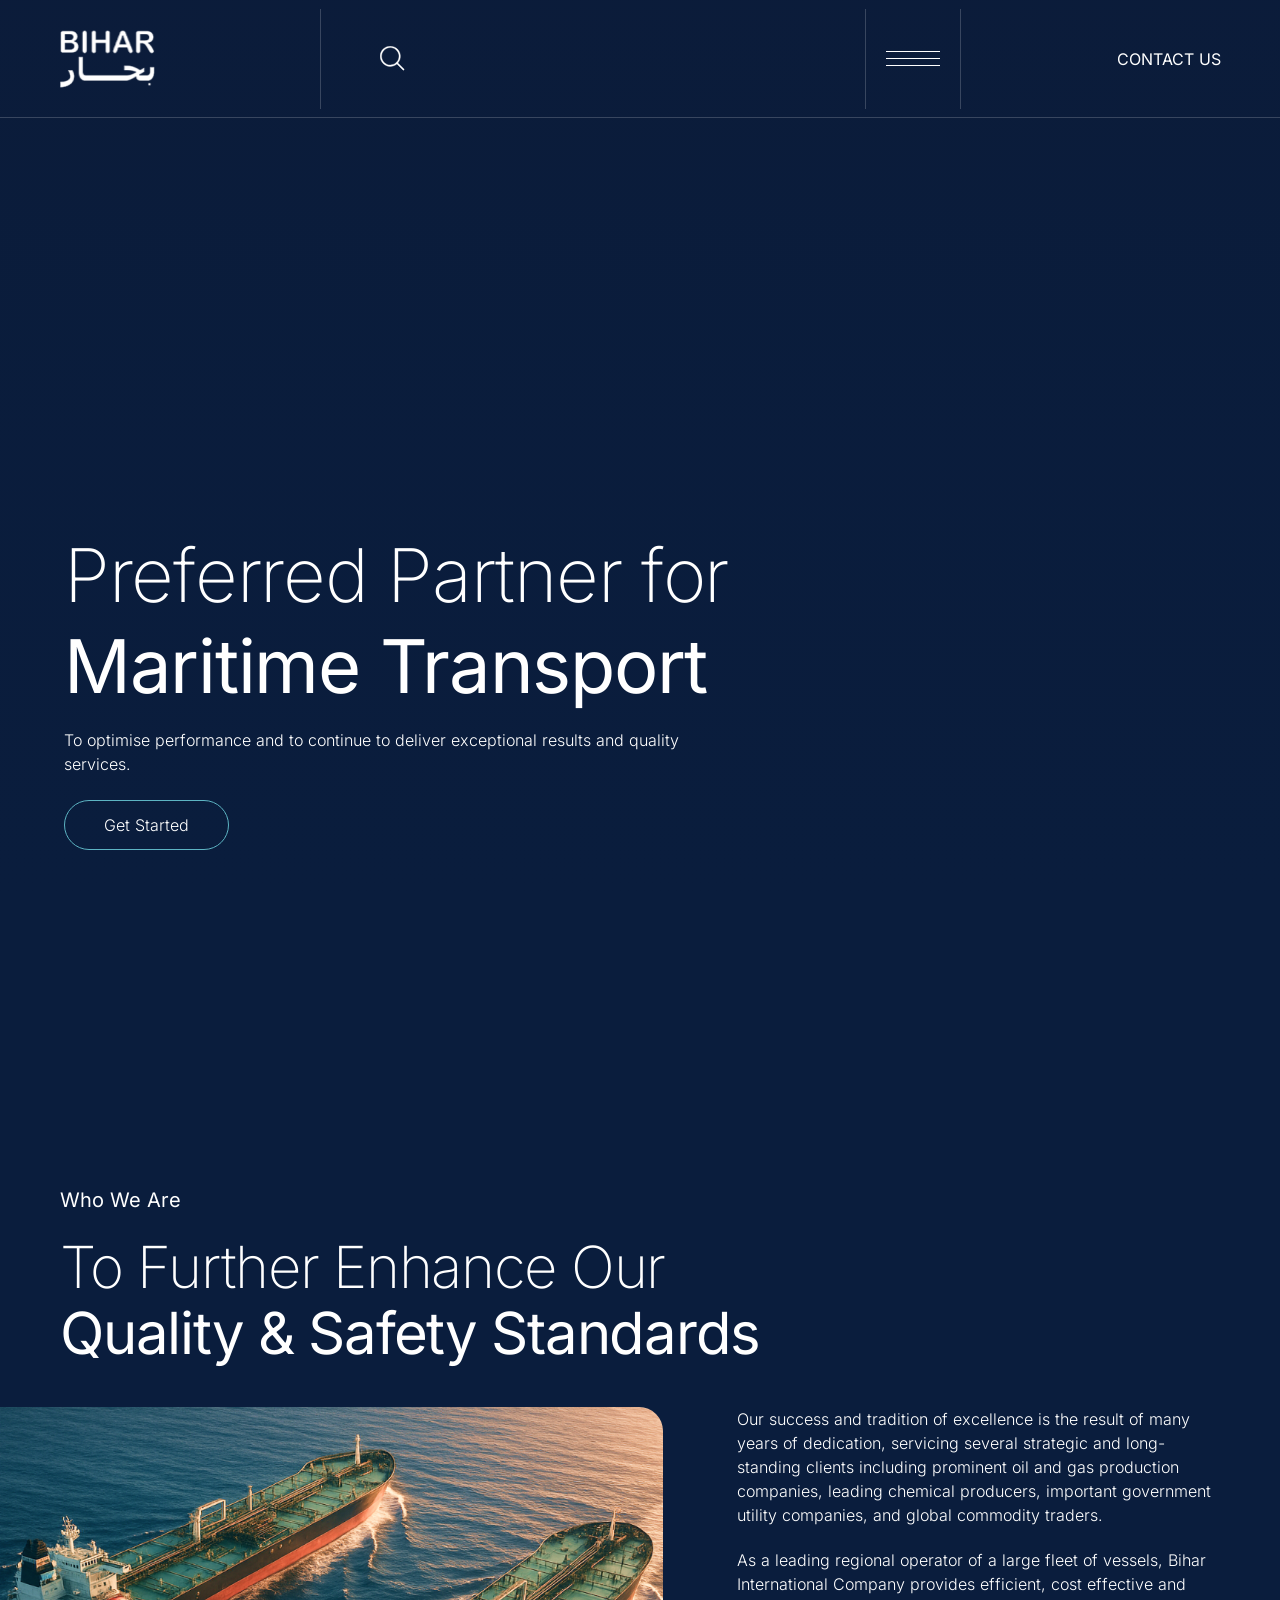
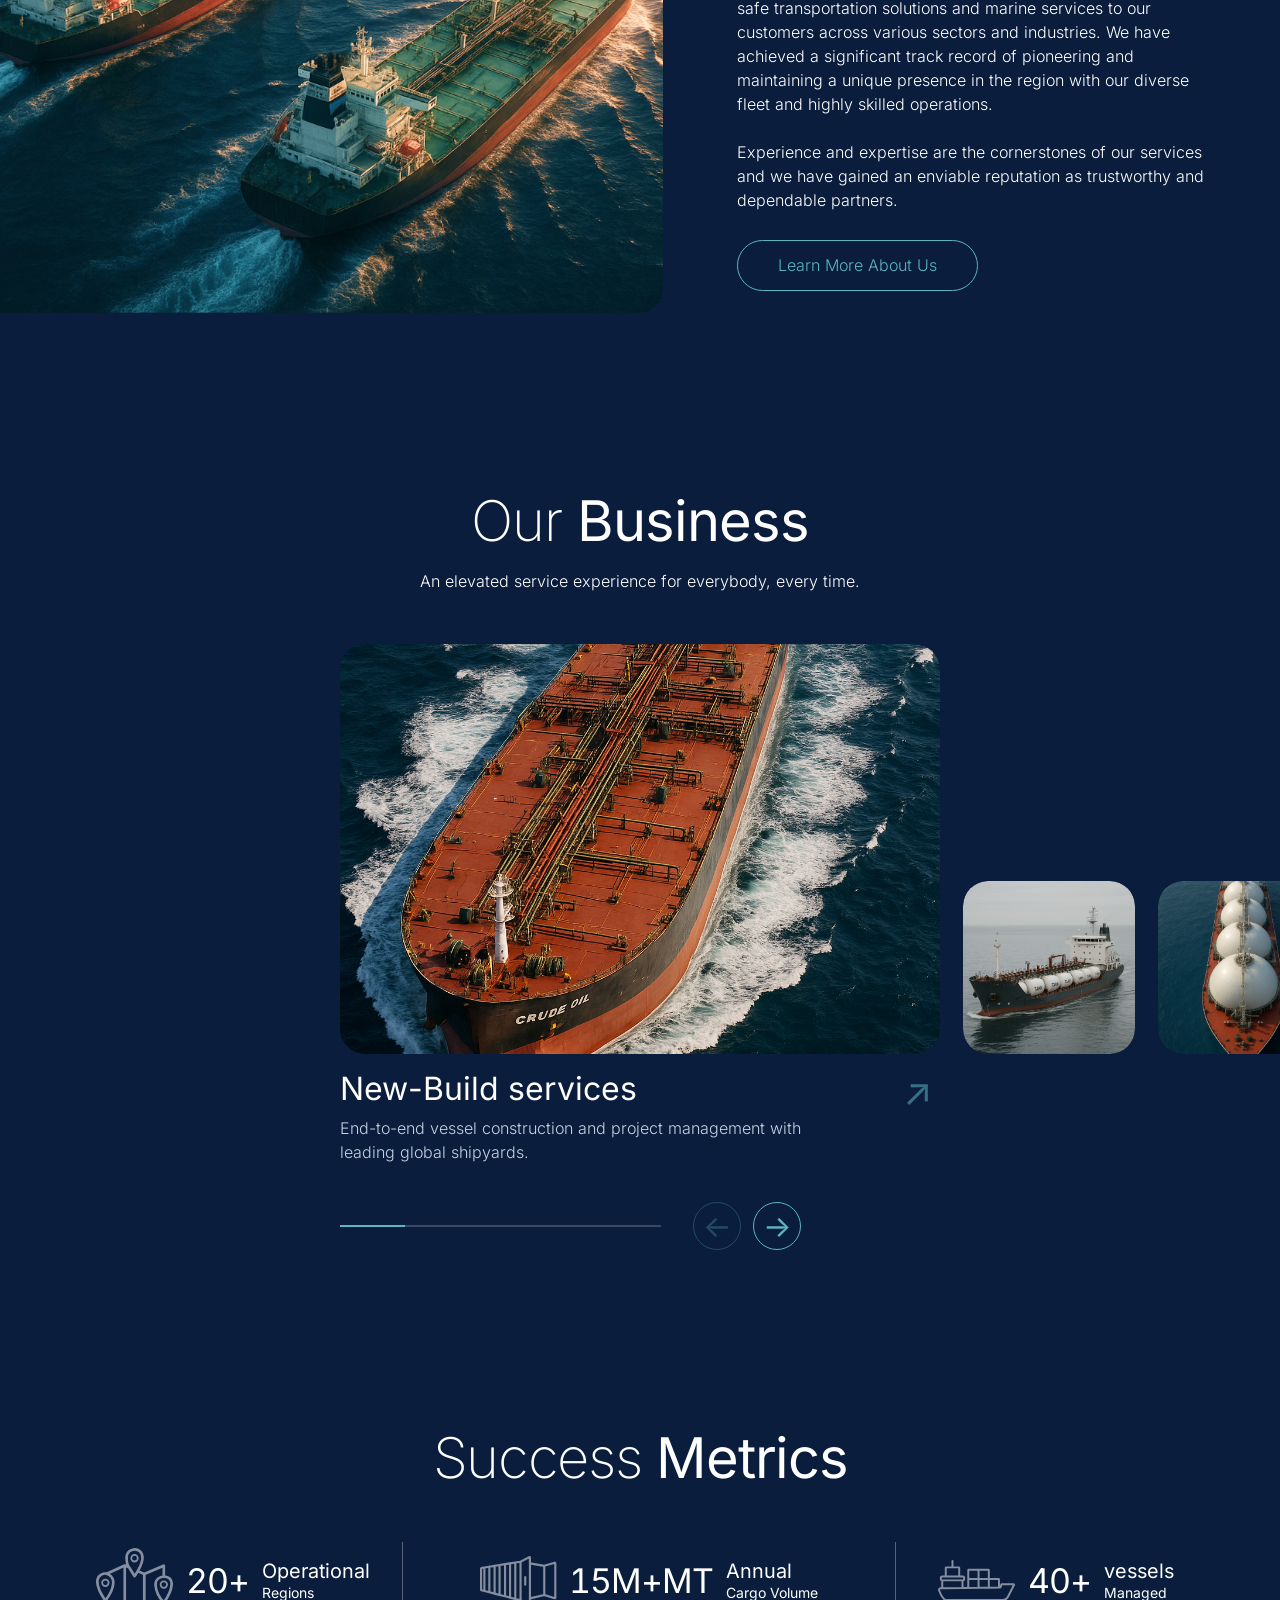
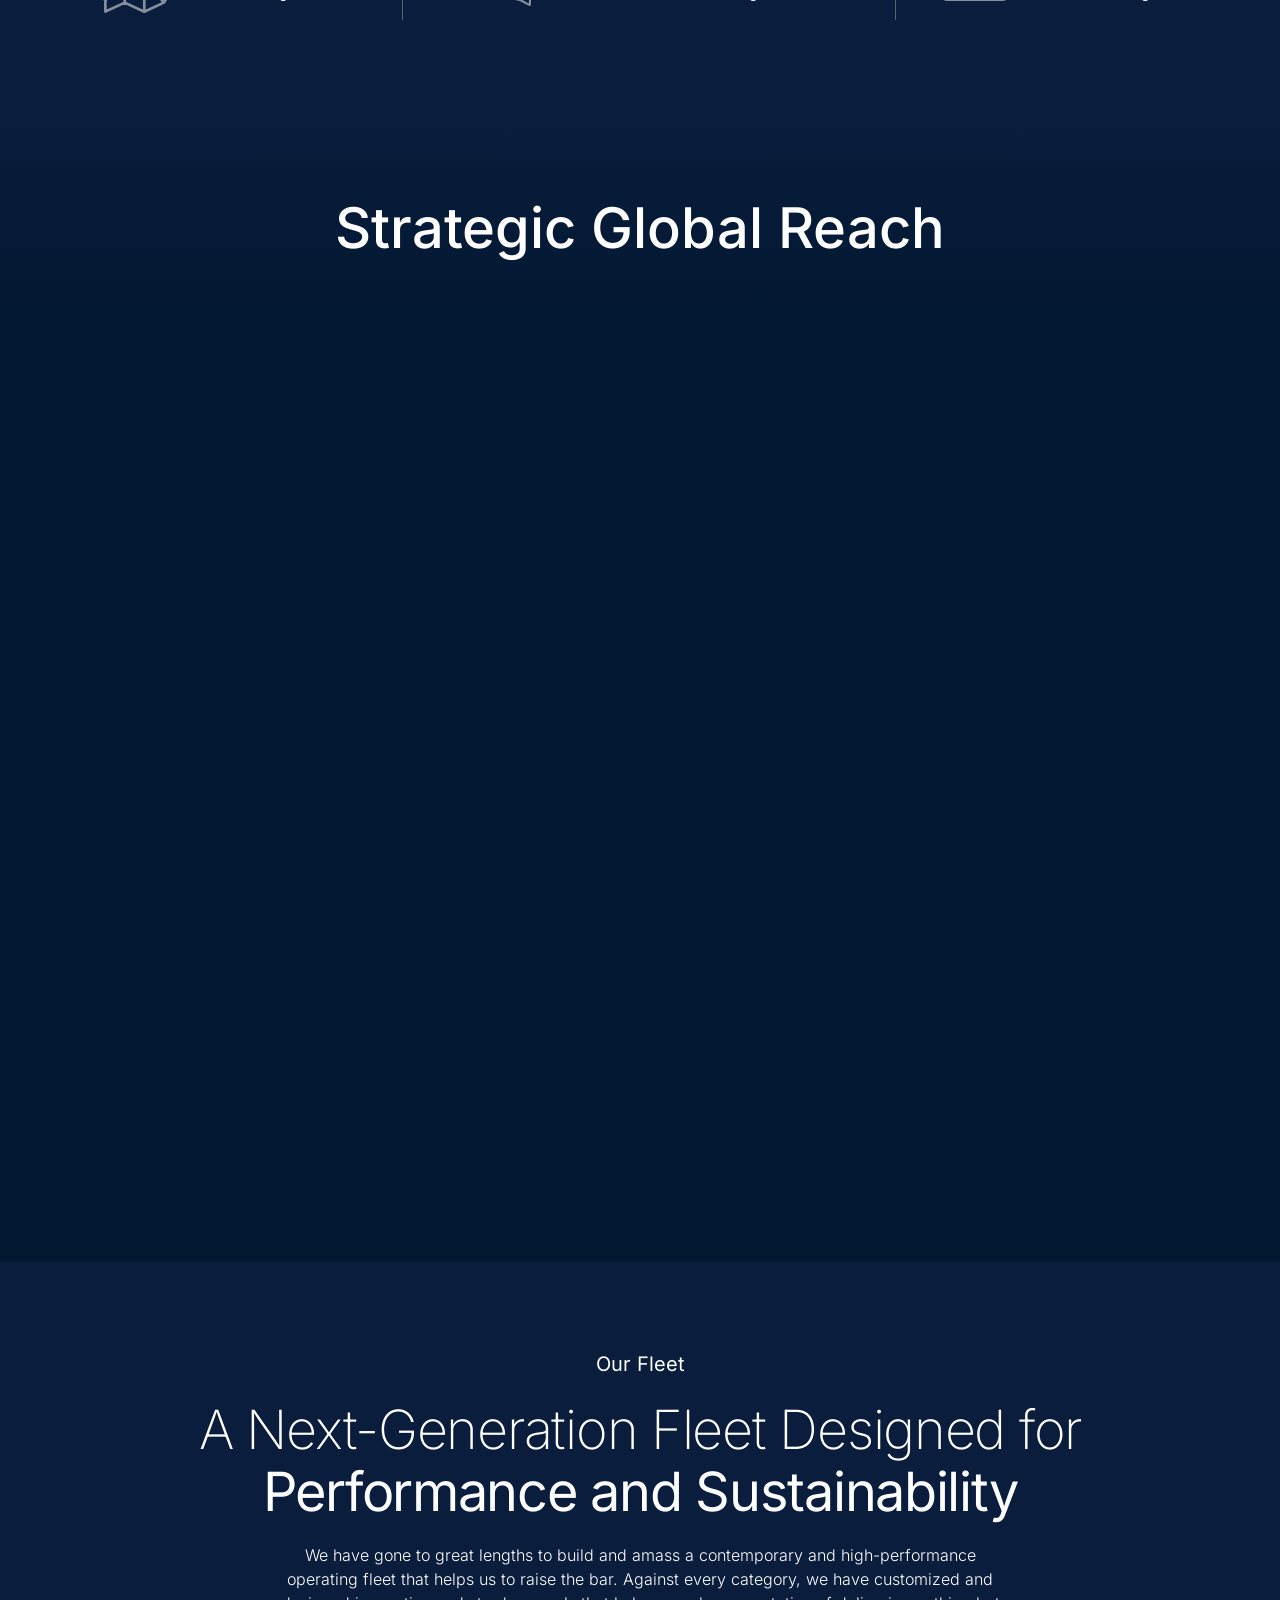
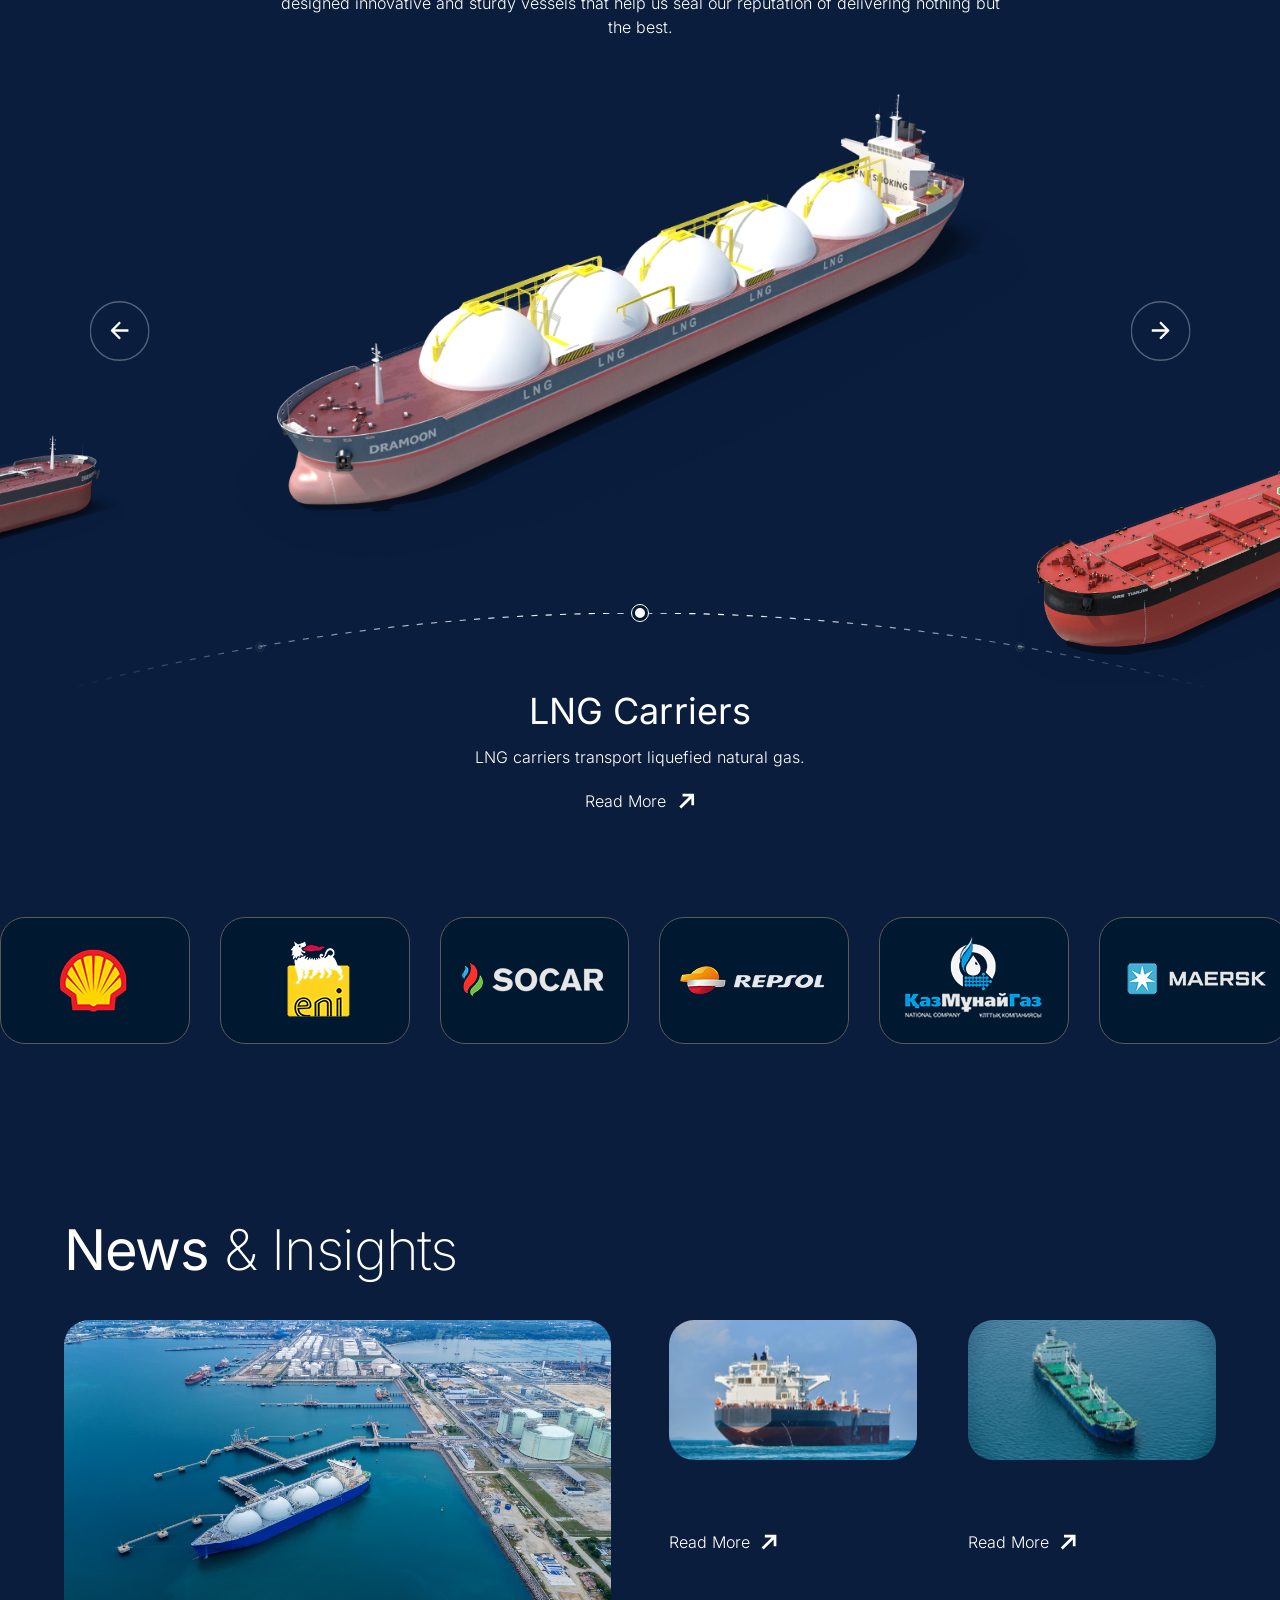
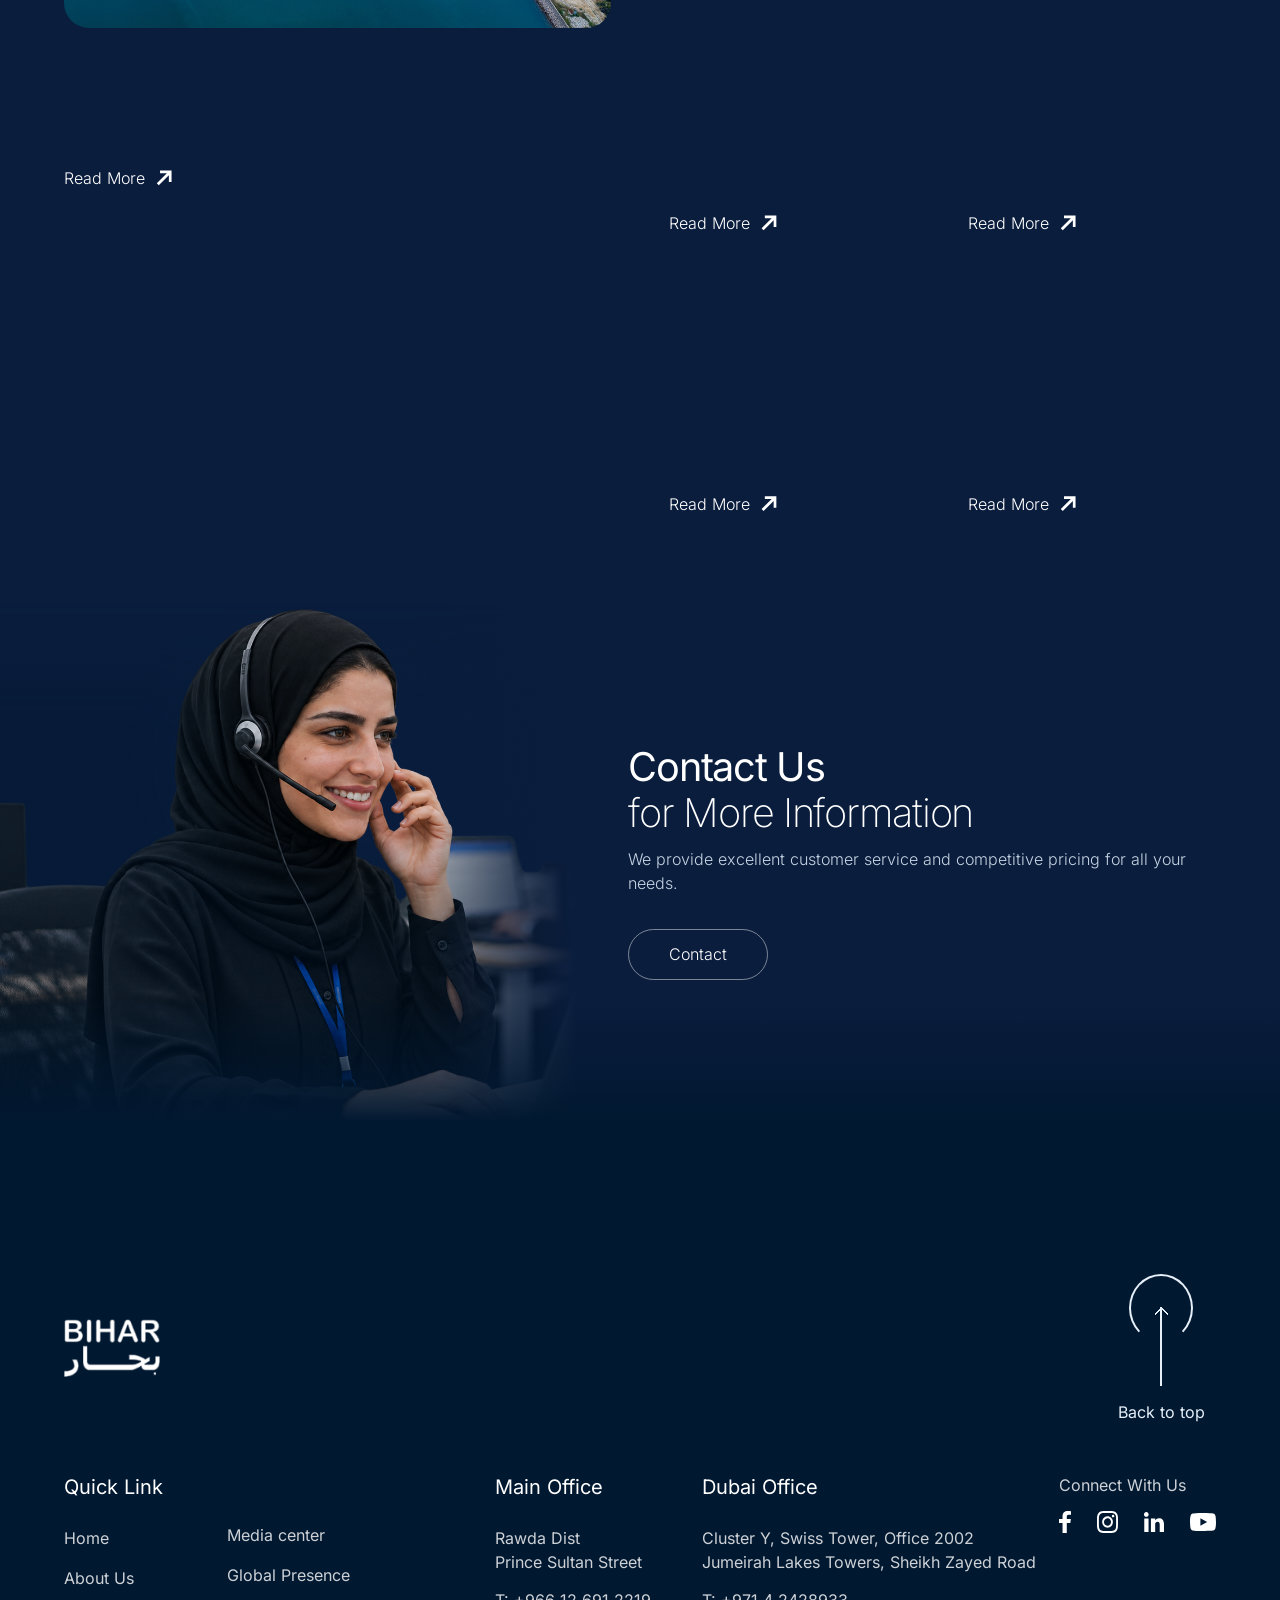
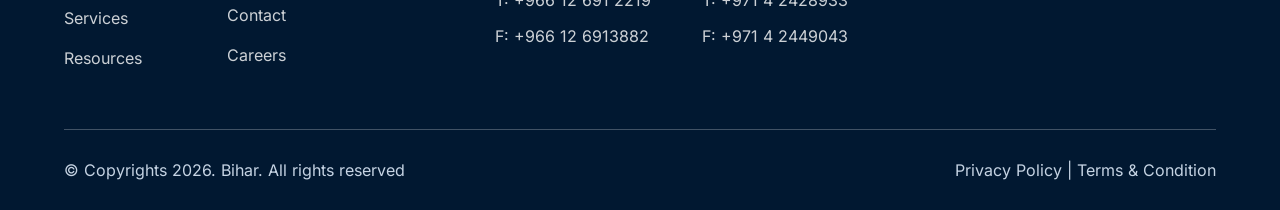
==== commit 8c4add04: "Refine contact layout and remove redundant label" ====
--- a/index.html
+++ b/index.html
@@ -1,8 +1,8 @@
-<!doctype html><html lang="en"><head><meta charset="UTF-8"><meta name="viewport" content="width=device-width,initial-scale=1"><title>Bihar — Maritime Transport</title><link rel="stylesheet" href="styles.css?v=seamless-contact-overlay"><script>
+<!doctype html><html lang="en"><head><meta charset="UTF-8"><meta name="viewport" content="width=device-width,initial-scale=1"><title>Bihar — Maritime Transport</title><link rel="stylesheet" href="styles.css?v=contact-layout"><script>
 if (!matchMedia('(prefers-reduced-motion: reduce)').matches) {
   document.documentElement.classList.add('hero-intro-pending');
 }
-</script></head><body><main id="canvas"><section class="hero" aria-label="Maritime transport"><video class="hero-video" autoplay muted loop playsinline preload="metadata"><source src="./assets/hero-banner.mp4?v=5.1" type="video/mp4"></video><div class="hero-shade"></div><header class="hero-header"><a class="hero-logo" href="#" aria-label="Bihar home"><img src="./assets/8e5cc.png" alt="Bihar"></a><button class="hero-search" aria-label="Search"><img src="assets/searchicon.svg" alt=""></button><button class="hero-menu" aria-label="Open menu"><span></span><span></span><span></span></button><a class="hero-contact" href="mailto:info@bicl.co">CONTACT US</a></header><div class="hero-copy"><h1><span>Preferred Partner for</span><strong>Maritime Transport</strong></h1><p>To optimise performance and to continue to deliver exceptional results and quality services.</p><a class="hero-cta" href="#about">Get Started</a></div></section><link rel="preload" as="image" href="./assets/865ee.png"/><link rel="preload" as="image" href="./assets/8c9a8.svg"/><link rel="preload" as="image" href="./assets/1b8ef.svg"/><link rel="preload" as="image" href="./assets/f99da.svg"/><link rel="preload" as="image" href="./assets/7a4dc.png"/><link rel="preload" as="image" href="./assets/9ea4a.png"/><link rel="preload" as="image" href="./assets/bbabd.png"/><link rel="preload" as="image" href="./assets/f5aea.png"/><link rel="preload" as="image" href="./assets/d3bcc.png"/><link rel="preload" as="image" href="./assets/74d98.svg"/><link rel="preload" as="image" href="./assets/02187.svg"/><link rel="preload" as="image" href="./assets/6339b.png"/><link rel="preload" as="image" href="./assets/7008f.png"/><link rel="preload" as="image" href="./assets/beb6a.png"/><link rel="preload" as="image" href="./assets/e97cc.png"/><link rel="preload" as="image" href="./assets/ed91c.png"/><link rel="preload" as="image" href="./assets/caebd.png"/><link rel="preload" as="image" href="./assets/d52c5.png"/><link rel="preload" as="image" href="./assets/cea05.png"/><link rel="preload" as="image" href="./assets/6bff6.png"/><link rel="preload" as="image" href="./assets/cce20.png"/><link rel="preload" as="image" href="./assets/0d680.svg"/><link rel="preload" as="image" href="./assets/8b481.svg"/><link rel="preload" as="image" href="./assets/64f39.svg"/><link rel="preload" as="image" href="./assets/3a0a2.svg"/><link rel="preload" as="image" href="./assets/8ef79.svg"/><link rel="preload" as="image" href="./assets/d3dec.svg"/><link rel="preload" as="image" href="./assets/72396.svg"/><link rel="preload" as="image" href="./assets/e66ac.png"/><link rel="preload" as="image" href="./assets/db6e6.png"/><link rel="preload" as="image" href="./assets/611df.png"/><link rel="preload" as="image" href="./assets/e14b8.png"/><link rel="preload" as="image" href="./assets/8452d.png"/><link rel="preload" as="image" href="./assets/79194.png"/><link rel="preload" as="image" href="./assets/124e9.svg"/><link rel="preload" as="image" href="./assets/91818.svg"/><link rel="preload" as="image" href="./assets/4d800.svg"/><link rel="preload" as="image" href="./assets/2a0be.svg"/><link rel="preload" as="image" href="./assets/f7240.svg"/><link rel="preload" as="image" href="./assets/99e6b.png"/><link rel="preload" as="image" href="./assets/3533f.svg"/><link rel="preload" as="image" href="./assets/98422.png"/><link rel="preload" as="image" href="./assets/7807a.png"/><link rel="preload" as="image" href="./assets/a6199.png"/><link rel="preload" as="image" href="./assets/4f1c3.png"/><link rel="preload" as="image" href="./assets/ecb5b.png"/><link rel="preload" as="image" href="./assets/11f55.png"/><link rel="preload" as="image" href="./assets/58cdc.svg"/><link rel="preload" as="image" href="./assets/6ffd9.svg"/><link rel="preload" as="image" href="./assets/50e26.svg"/><link rel="preload" as="image" href="./assets/d8bd1.svg"/><link rel="preload" as="image" href="./assets/a7edb.svg"/><link rel="preload" as="image" href="./assets/069db.svg"/><link rel="preload" as="image" href="./assets/a8fae.svg"/><link rel="preload" as="image" href="./assets/d6ea6.svg"/><link rel="preload" as="image" href="./assets/c4813.svg"/><link rel="preload" as="image" href="./assets/32097.svg"/><link rel="preload" as="image" href="./assets/9d0dd.svg"/><link rel="preload" as="image" href="./assets/1b71c.svg"/><link rel="preload" as="image" href="./assets/38545.svg"/><link rel="preload" as="image" href="./assets/5c2eb.svg"/><link rel="preload" as="image" href="./assets/42e74.svg"/><link rel="preload" as="image" href="./assets/ce6f4.svg"/><link rel="preload" as="image" href="./assets/8627b.svg"/><link rel="preload" as="image" href="./assets/93ea5.svg"/><link rel="preload" as="image" href="./assets/8f38b.svg"/><link rel="preload" as="image" href="./assets/4aea3.svg"/><link rel="preload" as="image" href="./assets/d59c6.svg"/><link rel="preload" as="image" href="./assets/eb8be.svg"/><div class="bg-white relative size-full" data-node-id="0:882" data-name="Home"><div class="absolute contents left-0 top-[3746px]" data-node-id="0:883"><div class="absolute bg-[#0e0e0e] h-[2641px] left-0 top-[3746px] w-[1920px]" data-node-id="0:884"></div><section class="fleet-video-banner" aria-labelledby="global-reach-title"><header class="global-reach-intro"><h2 id="global-reach-title">Strategic Global Reach</h2><p>Bihar International operates from strategic locations to effectively serve our clients across key maritime and commercial hubs.</p></header><iframe class="fleet-route-globe" src="assets/route-globe.html?v=gold-passage-markers" title="Interactive maritime route globe" sandbox="allow-scripts" loading="lazy"></iframe></section><div class="absolute bg-[rgba(14,14,14,0)] h-[132px] left-[94px] top-[4502px] w-[1744px]" data-node-id="0:886"></div><div class="-translate-x-1/2 absolute h-[1389px] left-1/2 overflow-clip top-[4771px] w-[1920px]" data-node-id="0:887"><div class="-translate-x-1/2 [word-break:break-word] absolute content-stretch flex flex-col gap-[20px] items-center leading-[0] left-1/2 not-italic text-center text-white top-[100px] w-[1006px]" data-node-id="I0:887;6411:2569"><div class="flex flex-col font-[&#x27;Inter:Regular&#x27;] font-normal justify-center relative shrink-0 text-[20px] whitespace-nowrap" data-node-id="I0:887;6411:2570"><p class="leading-[29px]">Our Fleet</p></div><div class="flex flex-col font-[&#x27;Inter:Extra_Light&#x27;] font-extralight justify-center min-w-full relative shrink-0 text-[60px] tracking-[-1.275px] w-[min-content]" data-node-id="I0:887;6411:2571"><p><span class="leading-[80px]">A Next-Generation Fleet Designed for</span><br><span class="[word-break:break-word] font-[&#x27;Inter:Regular&#x27;] font-normal leading-[80px] not-italic">Performance and Sustainability</span></p></div><div class="flex flex-col font-[&#x27;Inter:Light&#x27;] font-light justify-center relative shrink-0 text-[18px] w-[972px]" data-node-id="I0:887;6411:2572"><p class="leading-[29px]">We have gone to great lengths to build and amass a contemporary and high-performance operating fleet that helps us to raise the bar. Against every category, we have customized and designed innovative and sturdy vessels that help us seal our reputation of delivering nothing but the best.</p></div></div><div class="-translate-x-1/2 absolute h-[335.984px] left-1/2 top-[585px] w-[958px]" data-node-id="I0:887;6411:2573" data-name="Tanker Image"><div class="absolute inset-[-12.22%_-5.5%_-14.26%_-4.71%]" data-node-id="I0:887;6411:2574" data-name="oil ship tanker.H07.2k"><div class="absolute inset-0 overflow-hidden pointer-events-none"><img alt="" class="absolute h-[329.79%] left-[-7.32%] max-w-none top-[-134.78%] w-[132.73%]" src="./assets/865ee.png"/></div></div></div><div class="absolute contents left-[712px] top-[1143px]" data-node-id="I0:887;6411:2577" data-name="Tankers"><div class="[word-break:break-word] absolute content-stretch flex flex-col gap-[12px] items-center leading-[0] left-[712px] not-italic text-center text-white top-[1143px]" data-node-id="I0:887;6411:2578"><div class="flex flex-col font-[&#x27;Inter:Regular&#x27;] font-normal justify-center min-w-full relative shrink-0 text-[36px] tracking-[var(--letter-spacing\/-0_6,-0.6px)] w-[min-content]" data-node-id="I0:887;6411:2579"><p class="leading-[var(--line-height\/39_99,39.99px)]">Tankers</p></div><div class="flex flex-col font-[&#x27;Inter:Light&#x27;] font-light justify-center relative shrink-0 text-[18px] w-[496px]" data-node-id="I0:887;6411:2580"><p class="leading-[29px]">Our offshore transport units are built for high-performance operations in challenging marine environments.</p></div></div><div class="absolute content-stretch flex items-center left-[891px] top-[1276px] read-more" data-node-id="I0:887;6411:2581" data-name="Component 3"><div class="[text-box-edge:cap_alphabetic] [text-box-trim:trim-both] [word-break:break-word] flex flex-col font-[&#x27;Inter:Medium&#x27;] font-medium justify-center leading-[0] not-italic relative shrink-0 text-[16px] text-center text-white whitespace-nowrap" data-node-id="I0:887;6411:2582"><p class="leading-[normal]">Read More</p></div><span class="read-more-arrow" aria-hidden="true"></span></div></div><div class="absolute contents left-[692px] top-[1330px]" data-node-id="I0:887;6411:2585" data-name="Offshore Units"><div class="[word-break:break-word] absolute content-stretch flex flex-col gap-[12px] items-center leading-[0] left-[692px] not-italic opacity-0 text-center text-white top-[1330px]" data-node-id="I0:887;6411:2586"><div class="flex flex-col font-[&#x27;Inter:Regular&#x27;] font-normal justify-center min-w-full relative shrink-0 text-[36px] tracking-[var(--letter-spacing\/-0_6,-0.6px)] w-[min-content]" data-node-id="I0:887;6411:2587"><p class="leading-[var(--line-height\/39_99,39.99px)]">Offshore Units</p></div><div class="flex flex-col font-[&#x27;Inter:Light&#x27;] font-light justify-center relative shrink-0 text-[18px] w-[536px]" data-node-id="I0:887;6411:2588"><p class="leading-[29px]">Our fleet of road and marine tankers is designed to handle bulk liquid cargo with maximum safety and minimal risk</p></div></div><div class="absolute content-stretch flex items-center left-[891px] opacity-0 top-[1463px] read-more" data-node-id="I0:887;6411:2589" data-name="Component 3"><div class="[text-box-edge:cap_alphabetic] [text-box-trim:trim-both] [word-break:break-word] flex flex-col font-[&#x27;Inter:Medium&#x27;] font-medium justify-center leading-[0] not-italic relative shrink-0 text-[16px] text-center text-white whitespace-nowrap" data-node-id="I0:887;6411:2590"><p class="leading-[normal]">Read More</p></div><span class="read-more-arrow" aria-hidden="true"></span></div></div><div class="-translate-x-1/2 absolute h-[146.651px] left-[calc(50%-0.25px)] top-[1063.85px] w-[1379.5px]" data-node-id="I0:887;6411:2593"><div class="absolute inset-[-0.34%_0_-0.31%_0]"><img alt="" class="block max-w-none size-full" src="./assets/1b8ef.svg"/></div></div><div class="absolute left-[946px] size-[28px] top-[1050px]" data-node-id="I0:887;6411:2594"><img alt="" class="absolute block inset-0 max-w-none size-full" src="./assets/f99da.svg"/></div><div class="absolute aspect-[1024/1024] left-[175.47%] right-[-100.42%] top-[1773px]" data-node-id="I0:887;6411:2608" data-name="05ca0b08-d64a-454d-96b0-d3762ce9445b"><img alt="" class="absolute inset-0 max-w-none object-cover pointer-events-none size-full" src="./assets/7a4dc.png"/></div><div class="absolute aspect-[2048/1167] left-[86.15%] right-[-28.23%] top-[665px]" data-node-id="I0:887;6411:2609" data-name="Lng-Tanker-Ship-14"><img alt="" class="absolute inset-0 max-w-none object-cover pointer-events-none size-full" src="./assets/9ea4a.png"/></div><div class="absolute h-[594px] left-[2291px] top-[956px] w-[1032px]" data-node-id="I0:887;6411:2610" data-name="Ore-Carrier-Ship-Loaded"><img alt="" class="absolute inset-0 max-w-none object-cover pointer-events-none size-full" src="./assets/bbabd.png"/></div><div class="absolute h-[643px] left-[2693px] top-[1419px] w-[1071px]" data-node-id="I0:887;6411:2611" data-name="Super-Tanker-VLCC-1"><img alt="" class="absolute inset-0 max-w-none object-cover pointer-events-none size-full" src="./assets/f5aea.png"/></div><div class="absolute flex h-[493.13px] items-center justify-center left-[2625px] top-[2729px] w-[744.354px]" data-node-id="I0:887;6411:2612"><div class="flex-none rotate-[-6.44deg]"><div class="h-[417px] relative w-[702px]" data-name="favpng_87da99ce3d34be8b486cbe459ee606f2 1"><img alt="" class="absolute inset-0 max-w-none object-cover pointer-events-none size-full" src="./assets/d3bcc.png"/></div></div></div><div class="absolute contents inset-[52.05%_20.89%_43.63%_20.89%]" data-node-id="I0:887;6411:2597" data-name="Arrows"><button class="absolute block cursor-pointer inset-[52.05%_20.89%_43.7%_76.04%]" data-node-id="I0:887;6411:2598"><img alt="" class="absolute block inset-0 max-w-none size-full" src="./assets/74d98.svg"/></button><div class="absolute inset-[52.12%_76.04%_43.63%_20.89%]" data-node-id="I0:887;6411:2601"><img alt="" class="absolute block inset-0 max-w-none size-full" src="./assets/74d98.svg"/></div></div></div><div class="absolute h-[127px] left-[90px] top-[6160px] w-[1740px]" data-node-id="0:888"><div class="absolute content-stretch flex gap-[30px] items-start left-0 top-0" data-node-id="I0:888;2306:1199" data-name="Logos"><div class="bg-[#011831] border border-[#5a5a5a] border-solid content-stretch flex gap-[10px] h-[127px] items-center justify-center p-[15px] relative rounded-[25px] shrink-0 w-[189.764px]" data-node-id="I0:888;2306:1200" data-name="Search Button Dark"><div class="h-[102px] relative shrink-0 w-[168px]" data-node-id="I0:888;2306:1200;20:235" data-name="clients-olimar_03 1"><div class="absolute inset-0 overflow-hidden pointer-events-none"><img class="partner-logo-image" src="assets/partner-shell.png" alt="Shell"></div></div></div><div class="bg-[#011831] border border-[#5a5a5a] border-solid content-stretch flex gap-[10px] h-[127px] items-center justify-center p-[15px] relative rounded-[25px] shrink-0 w-[189.764px]" data-node-id="I0:888;2306:1201" data-name="Search Button Dark"><div class="h-[102px] relative shrink-0 w-[168px]" data-node-id="I0:888;2306:1201;2306:1057" data-name="clients-olimar_03 2"><div class="absolute inset-0 overflow-hidden pointer-events-none"><img class="partner-logo-image" src="assets/partner-eni.png" alt="Eni"></div></div></div><div class="bg-[#011831] border border-[#5a5a5a] border-solid content-stretch flex gap-[10px] h-[127px] items-center justify-center p-[15px] relative rounded-[25px] shrink-0 w-[189.764px]" data-node-id="I0:888;2306:1202" data-name="Search Button Dark"><div class="h-[102px] relative shrink-0 w-[168px]" data-node-id="I0:888;2306:1202;2306:1061" data-name="clients-olimar_03 2"><div class="absolute inset-0 overflow-hidden pointer-events-none"><img class="partner-logo-image" src="assets/partner-socar.png" alt="Socar"></div></div></div><div class="bg-[#011831] border border-[#5a5a5a] border-solid content-stretch flex gap-[10px] h-[127px] items-center justify-center p-[15px] relative rounded-[25px] shrink-0 w-[189.764px]" data-node-id="I0:888;2306:1203" data-name="Search Button Dark"><div class="h-[102px] relative shrink-0 w-[168px]" data-node-id="I0:888;2306:1203;2306:1065" data-name="clients-olimar_03 2"><div class="absolute inset-0 overflow-hidden pointer-events-none"><img class="partner-logo-image" src="assets/partner-repsol.png" alt="Repsol"></div></div></div><div class="bg-[#011831] border border-[#5a5a5a] border-solid content-stretch flex gap-[10px] h-[127px] items-center justify-center p-[15px] relative rounded-[25px] shrink-0 w-[189.764px]" data-node-id="I0:888;2306:1204" data-name="Search Button Dark"><div class="h-[102px] relative shrink-0 w-[168px]" data-node-id="I0:888;2306:1204;2306:1069" data-name="clients-olimar_03 2"><img class="partner-logo-image" src="assets/partner-kazmunaygas.png" alt="Kazmunaygas"></div></div><div class="bg-[#011831] border border-[#5a5a5a] border-solid content-stretch flex gap-[10px] h-[127px] items-center justify-center p-[15px] relative rounded-[25px] shrink-0 w-[189.764px]" data-node-id="I0:888;2306:1205" data-name="Search Button Dark"><div class="h-[102px] relative shrink-0 w-[168px]" data-node-id="I0:888;2306:1205;2306:1073" data-name="clients-olimar_03 2"><div class="absolute inset-0 overflow-hidden pointer-events-none"><img class="partner-logo-image" src="assets/partner-maersk.png" alt="Maersk"></div></div></div><div class="bg-[#011831] border border-[#5a5a5a] border-solid content-stretch flex gap-[10px] h-[127px] items-center justify-center p-[15px] relative rounded-[25px] shrink-0 w-[189.764px]" data-node-id="I0:888;2306:1206" data-name="Search Button Dark"><div class="h-[102px] relative shrink-0 w-[168px]" data-node-id="I0:888;2306:1206;2306:1107" data-name="clients-olimar_03 1"><img class="partner-logo-image" src="assets/partner-womar.png" alt="Womar"></div></div><div class="bg-[#011831] border border-[#5a5a5a] border-solid content-stretch flex gap-[10px] h-[127px] items-center justify-center p-[15px] relative rounded-[25px] shrink-0 w-[189.764px]" data-node-id="I0:888;2306:1207" data-name="Search Button Dark"><div class="h-[102px] relative shrink-0 w-[168px]" data-node-id="I0:888;2306:1207;2306:1111" data-name="clients-olimar_03 1"><div class="absolute inset-0 overflow-hidden pointer-events-none"><img class="partner-logo-image" src="assets/partner-chemship.png" alt="Chemship"></div></div></div><div class="bg-[#011831] border border-[#5a5a5a] border-solid content-stretch flex gap-[10px] h-[127px] items-center justify-center p-[15px] relative rounded-[25px] shrink-0 w-[189.764px]" data-node-id="I0:888;2306:1208" data-name="Search Button Dark"><div class="h-[102px] relative shrink-0 w-[168px]" data-node-id="I0:888;2306:1208;20:235" data-name="clients-olimar_03 1"><div class="absolute inset-0 overflow-hidden pointer-events-none"><img class="partner-logo-image" src="assets/partner-shell.png" alt="Shell"></div></div></div><div class="bg-[#011831] border border-[#5a5a5a] border-solid content-stretch flex gap-[10px] h-[127px] items-center justify-center p-[15px] relative rounded-[10px] shrink-0 w-[189.764px]" data-node-id="0:285"><div class="h-[102px] relative shrink-0 w-[168px]" data-node-id="0:291" data-name="clients-olimar_03 2"><div class="absolute inset-0 overflow-hidden pointer-events-none"><img class="partner-logo-image" src="assets/partner-eni.png" alt="Eni"></div></div></div><div class="bg-[#011831] border border-[#5a5a5a] border-solid content-stretch flex gap-[10px] h-[127px] items-center justify-center p-[15px] relative rounded-[10px] shrink-0 w-[189.764px]" data-node-id="0:300"><div class="h-[102px] relative shrink-0 w-[168px]" data-node-id="0:306" data-name="clients-olimar_03 2"><div class="absolute inset-0 overflow-hidden pointer-events-none"><img class="partner-logo-image" src="assets/partner-socar.png" alt="Socar"></div></div></div><div class="bg-[#011831] border border-[#5a5a5a] border-solid content-stretch flex gap-[10px] h-[127px] items-center justify-center p-[15px] relative rounded-[10px] shrink-0 w-[189.764px]" data-node-id="0:315"><div class="h-[102px] relative shrink-0 w-[168px]" data-node-id="0:321" data-name="clients-olimar_03 2"><div class="absolute inset-0 overflow-hidden pointer-events-none"><img class="partner-logo-image" src="assets/partner-repsol.png" alt="Repsol"></div></div></div><div class="bg-[#011831] border border-[#5a5a5a] border-solid content-stretch flex gap-[10px] h-[127px] items-center justify-center p-[15px] relative rounded-[10px] shrink-0 w-[189.764px]" data-node-id="0:330"><div class="h-[102px] relative shrink-0 w-[168px]" data-node-id="0:336" data-name="clients-olimar_03 2"><img class="partner-logo-image" src="assets/partner-kazmunaygas.png" alt="Kazmunaygas"></div></div><div class="bg-[#011831] border border-[#5a5a5a] border-solid content-stretch flex gap-[10px] h-[127px] items-center justify-center p-[15px] relative rounded-[10px] shrink-0 w-[189.764px]" data-node-id="0:345"><div class="h-[102px] relative shrink-0 w-[168px]" data-node-id="0:351" data-name="clients-olimar_03 2"><div class="absolute inset-0 overflow-hidden pointer-events-none"><img class="partner-logo-image" src="assets/partner-maersk.png" alt="Maersk"></div></div></div><div class="bg-[#011831] border border-[#5a5a5a] border-solid content-stretch flex gap-[10px] h-[127px] items-center justify-center p-[15px] relative rounded-[10px] shrink-0 w-[189.764px]" data-node-id="0:360"><div class="h-[102px] relative shrink-0 w-[168px]" data-node-id="0:366" data-name="clients-olimar_03 1"><img class="partner-logo-image" src="assets/partner-womar.png" alt="Womar"></div></div><div class="bg-[#011831] border border-[#5a5a5a] border-solid content-stretch flex gap-[10px] h-[127px] items-center justify-center p-[15px] relative rounded-[10px] shrink-0 w-[189.764px]" data-node-id="0:375"><div class="h-[102px] relative shrink-0 w-[168px]" data-node-id="0:381" data-name="clients-olimar_03 1"><div class="absolute inset-0 overflow-hidden pointer-events-none"><img class="partner-logo-image" src="assets/partner-chemship.png" alt="Chemship"></div></div></div></div></div></div><div class="absolute contents left-0 top-[1000px]" data-node-id="0:889" data-name="About"><div class="absolute bg-[#253f8b] h-[440px] left-0 top-[1000px] w-[1920px]" data-node-id="0:890"></div><div class="absolute h-[730px] left-0 rounded-br-[25px] rounded-tr-[25px] top-[1339px] w-[954px]" id="about" data-node-id="0:891" data-name="20250612_1041_Sunrise Maritime Passage_simple_compose_01jxhdvjbze3fryj02ryeaegf3"><img alt="" class="absolute inset-0 max-w-none object-bottom pointer-events-none rounded-br-[25px] rounded-tr-[25px] size-full" src="./assets/6bff6.png"/></div><div class="[word-break:break-word] absolute content-stretch flex flex-col gap-[20px] items-start leading-[0] left-[90px] not-italic text-white top-[1075px]" data-node-id="0:892"><div class="flex flex-col font-[&#x27;Inter:Regular&#x27;] font-normal justify-center relative shrink-0 text-[20px] whitespace-nowrap" data-node-id="0:893"><p class="leading-[29px]">Who We Are</p></div><div class="flex flex-col font-[&#x27;Inter:Extra_Light&#x27;] font-extralight justify-center relative shrink-0 text-[0px] tracking-[var(--letter-spacing\/-1_27,-1.275px)] w-[819px]" data-node-id="0:894"><p class="text-[60px] tracking-[-1.275px]"><span class="font-[&#x27;Inter:Extra_Light&#x27;] font-extralight leading-[80px]">To Further Enhance Our</span><br><span class="font-[&#x27;Inter:Regular&#x27;] font-normal leading-[80px]">Quality &amp; Safety Standards</span></p></div></div><div class="-translate-y-1/2 [word-break:break-word] absolute flex flex-col font-[&#x27;Inter:Light&#x27;] font-light justify-center leading-[0] left-[1064px] not-italic text-[18px] text-white top-[1327.5px] w-[550px]" data-node-id="0:895"><p class="leading-[29px]">Our success and tradition of excellence is the result of many years of dedication, servicing several strategic and long-standing clients including prominent oil and gas production companies, leading chemical producers, important government utility companies, and global commodity traders.</p></div><div class="absolute content-stretch flex flex-col gap-[40px] items-start left-[1064px] top-[1480px] w-[650px]" data-node-id="0:896"><div class="[word-break:break-word] flex flex-col font-[&#x27;Inter:Light&#x27;] font-light justify-center leading-[0] min-w-full not-italic relative shrink-0 text-[18px] text-[color:var(--color\/grey\/10,#17171b)] w-[min-content] whitespace-pre-wrap" data-node-id="0:897"><p class="leading-[29px] mb-0">As a leading regional operator of a large fleet of vessels, Bihar International Company provides efficient, cost effective and safe transportation solutions and marine services to our customers across various sectors and industries. We have achieved a significant track record of pioneering and maintaining a unique presence in the region with our diverse fleet and highly skilled operations.</p><p class="leading-[29px] mb-0">​</p><p class="leading-[29px]">Experience and expertise are the cornerstones of our services and we have gained an enviable reputation as trustworthy and dependable partners.</p></div><div class="border border-[#253f8b] border-solid content-stretch flex gap-[10px] items-center justify-center px-[40px] py-[10px] relative rounded-[300px] shrink-0" data-node-id="0:898" data-name="Button Light"><p class="[word-break:break-word] font-[&#x27;Inter:Light&#x27;] font-light leading-[29px] not-italic relative shrink-0 text-[#253f8b] text-[16px] whitespace-nowrap" data-node-id="I0:898;2:31">Learn More About Us</p></div></div></div><div class="-translate-x-1/2 absolute contents left-[calc(50%+0.5px)] top-[7758.7px]" data-node-id="0:899" data-name="Banner"><div class="-translate-x-1/2 absolute bg-[#0c246b] h-[600px] left-1/2 top-[7758.7px] w-[1920px]" data-node-id="0:900"></div><div class="-translate-y-1/2 absolute h-[600px] left-0 top-[calc(50%+3548px)] w-[1095px]" data-node-id="0:901" data-name="Image_fx (1)"><div class="absolute inset-0 overflow-hidden pointer-events-none"><img alt="" class="absolute h-[130.97%] left-[-29.94%] max-w-none top-[-0.82%] w-[131.57%]" src="./assets/contact-operators.png"/></div></div><div class="-translate-x-1/2 absolute flex h-[600px] items-center justify-center left-[calc(50%+0.5px)] top-[7759px] w-[1921px]" data-node-id="0:902"><div class="flex-none rotate-180"><div class="bg-gradient-to-r from-[#0c246b] from-[45.192%] h-[600px] relative to-[rgba(37,63,139,0)] w-[1921px]"></div></div></div><div class="absolute bottom-[835px] content-stretch flex flex-col gap-[40px] items-start left-[972px]" data-node-id="0:903" data-name="Text"><div class="[word-break:break-word] content-stretch flex flex-col gap-[10px] items-start leading-[0] not-italic relative shrink-0 text-white whitespace-nowrap" data-node-id="0:904"><div class="content-stretch flex flex-col gap-[20px] items-start relative shrink-0" data-node-id="0:905"><div class="flex flex-col font-[&#x27;Inter:Regular&#x27;] font-normal justify-center relative shrink-0 text-[20px]" data-node-id="0:906"><p class="leading-[29px]">Contact</p></div><div class="flex flex-col font-[&#x27;Inter:Extra_Light&#x27;] font-extralight justify-center relative shrink-0 text-[60px] tracking-[-1.275px]" data-node-id="0:907"><p><span class="[word-break:break-word] font-[&#x27;Inter:Regular&#x27;] font-normal leading-[80px] not-italic">Contact Us</span><span class="leading-[80px]"> for More Information</span></p></div></div><div class="flex flex-col font-[&#x27;Inter:Light&#x27;] font-light justify-center relative shrink-0 text-[18px]" data-node-id="0:908"><p class="leading-[29px]">We provide excellent customer service and competitive pricing for all your needs.</p></div></div><a class="border border-solid border-white content-stretch flex gap-[10px] items-center justify-center px-[40px] py-[10px] relative rounded-[300px] shrink-0" data-node-id="0:909" data-name="Button Dark" href="mailto:info@bicl.co"><p class="[word-break:break-word] font-[&#x27;Inter:Light&#x27;] font-light leading-[29px] not-italic relative shrink-0 text-[20px] text-white whitespace-nowrap" data-node-id="I0:909;29:293">Contact</p></a></div></div><footer class="site-footer" data-node-id="0:910">
+</script></head><body><main id="canvas"><section class="hero" aria-label="Maritime transport"><video class="hero-video" autoplay muted loop playsinline preload="metadata"><source src="./assets/hero-banner.mp4?v=5.1" type="video/mp4"></video><div class="hero-shade"></div><header class="hero-header"><a class="hero-logo" href="#" aria-label="Bihar home"><img src="./assets/8e5cc.png" alt="Bihar"></a><button class="hero-search" aria-label="Search"><img src="assets/searchicon.svg" alt=""></button><button class="hero-menu" aria-label="Open menu"><span></span><span></span><span></span></button><a class="hero-contact" href="mailto:info@bicl.co">CONTACT US</a></header><div class="hero-copy"><h1><span>Preferred Partner for</span><strong>Maritime Transport</strong></h1><p>To optimise performance and to continue to deliver exceptional results and quality services.</p><a class="hero-cta" href="#about">Get Started</a></div></section><link rel="preload" as="image" href="./assets/865ee.png"/><link rel="preload" as="image" href="./assets/8c9a8.svg"/><link rel="preload" as="image" href="./assets/1b8ef.svg"/><link rel="preload" as="image" href="./assets/f99da.svg"/><link rel="preload" as="image" href="./assets/7a4dc.png"/><link rel="preload" as="image" href="./assets/9ea4a.png"/><link rel="preload" as="image" href="./assets/bbabd.png"/><link rel="preload" as="image" href="./assets/f5aea.png"/><link rel="preload" as="image" href="./assets/d3bcc.png"/><link rel="preload" as="image" href="./assets/74d98.svg"/><link rel="preload" as="image" href="./assets/02187.svg"/><link rel="preload" as="image" href="./assets/6339b.png"/><link rel="preload" as="image" href="./assets/7008f.png"/><link rel="preload" as="image" href="./assets/beb6a.png"/><link rel="preload" as="image" href="./assets/e97cc.png"/><link rel="preload" as="image" href="./assets/ed91c.png"/><link rel="preload" as="image" href="./assets/caebd.png"/><link rel="preload" as="image" href="./assets/d52c5.png"/><link rel="preload" as="image" href="./assets/cea05.png"/><link rel="preload" as="image" href="./assets/6bff6.png"/><link rel="preload" as="image" href="./assets/cce20.png"/><link rel="preload" as="image" href="./assets/0d680.svg"/><link rel="preload" as="image" href="./assets/8b481.svg"/><link rel="preload" as="image" href="./assets/64f39.svg"/><link rel="preload" as="image" href="./assets/3a0a2.svg"/><link rel="preload" as="image" href="./assets/8ef79.svg"/><link rel="preload" as="image" href="./assets/d3dec.svg"/><link rel="preload" as="image" href="./assets/72396.svg"/><link rel="preload" as="image" href="./assets/e66ac.png"/><link rel="preload" as="image" href="./assets/db6e6.png"/><link rel="preload" as="image" href="./assets/611df.png"/><link rel="preload" as="image" href="./assets/e14b8.png"/><link rel="preload" as="image" href="./assets/8452d.png"/><link rel="preload" as="image" href="./assets/79194.png"/><link rel="preload" as="image" href="./assets/124e9.svg"/><link rel="preload" as="image" href="./assets/91818.svg"/><link rel="preload" as="image" href="./assets/4d800.svg"/><link rel="preload" as="image" href="./assets/2a0be.svg"/><link rel="preload" as="image" href="./assets/f7240.svg"/><link rel="preload" as="image" href="./assets/99e6b.png"/><link rel="preload" as="image" href="./assets/3533f.svg"/><link rel="preload" as="image" href="./assets/98422.png"/><link rel="preload" as="image" href="./assets/7807a.png"/><link rel="preload" as="image" href="./assets/a6199.png"/><link rel="preload" as="image" href="./assets/4f1c3.png"/><link rel="preload" as="image" href="./assets/ecb5b.png"/><link rel="preload" as="image" href="./assets/11f55.png"/><link rel="preload" as="image" href="./assets/58cdc.svg"/><link rel="preload" as="image" href="./assets/6ffd9.svg"/><link rel="preload" as="image" href="./assets/50e26.svg"/><link rel="preload" as="image" href="./assets/d8bd1.svg"/><link rel="preload" as="image" href="./assets/a7edb.svg"/><link rel="preload" as="image" href="./assets/069db.svg"/><link rel="preload" as="image" href="./assets/a8fae.svg"/><link rel="preload" as="image" href="./assets/d6ea6.svg"/><link rel="preload" as="image" href="./assets/c4813.svg"/><link rel="preload" as="image" href="./assets/32097.svg"/><link rel="preload" as="image" href="./assets/9d0dd.svg"/><link rel="preload" as="image" href="./assets/1b71c.svg"/><link rel="preload" as="image" href="./assets/38545.svg"/><link rel="preload" as="image" href="./assets/5c2eb.svg"/><link rel="preload" as="image" href="./assets/42e74.svg"/><link rel="preload" as="image" href="./assets/ce6f4.svg"/><link rel="preload" as="image" href="./assets/8627b.svg"/><link rel="preload" as="image" href="./assets/93ea5.svg"/><link rel="preload" as="image" href="./assets/8f38b.svg"/><link rel="preload" as="image" href="./assets/4aea3.svg"/><link rel="preload" as="image" href="./assets/d59c6.svg"/><link rel="preload" as="image" href="./assets/eb8be.svg"/><div class="bg-white relative size-full" data-node-id="0:882" data-name="Home"><div class="absolute contents left-0 top-[3746px]" data-node-id="0:883"><div class="absolute bg-[#0e0e0e] h-[2641px] left-0 top-[3746px] w-[1920px]" data-node-id="0:884"></div><section class="fleet-video-banner" aria-labelledby="global-reach-title"><header class="global-reach-intro"><h2 id="global-reach-title">Strategic Global Reach</h2><p>Bihar International operates from strategic locations to effectively serve our clients across key maritime and commercial hubs.</p></header><iframe class="fleet-route-globe" src="assets/route-globe.html?v=gold-passage-markers" title="Interactive maritime route globe" sandbox="allow-scripts" loading="lazy"></iframe></section><div class="absolute bg-[rgba(14,14,14,0)] h-[132px] left-[94px] top-[4502px] w-[1744px]" data-node-id="0:886"></div><div class="-translate-x-1/2 absolute h-[1389px] left-1/2 overflow-clip top-[4771px] w-[1920px]" data-node-id="0:887"><div class="-translate-x-1/2 [word-break:break-word] absolute content-stretch flex flex-col gap-[20px] items-center leading-[0] left-1/2 not-italic text-center text-white top-[100px] w-[1006px]" data-node-id="I0:887;6411:2569"><div class="flex flex-col font-[&#x27;Inter:Regular&#x27;] font-normal justify-center relative shrink-0 text-[20px] whitespace-nowrap" data-node-id="I0:887;6411:2570"><p class="leading-[29px]">Our Fleet</p></div><div class="flex flex-col font-[&#x27;Inter:Extra_Light&#x27;] font-extralight justify-center min-w-full relative shrink-0 text-[60px] tracking-[-1.275px] w-[min-content]" data-node-id="I0:887;6411:2571"><p><span class="leading-[80px]">A Next-Generation Fleet Designed for</span><br><span class="[word-break:break-word] font-[&#x27;Inter:Regular&#x27;] font-normal leading-[80px] not-italic">Performance and Sustainability</span></p></div><div class="flex flex-col font-[&#x27;Inter:Light&#x27;] font-light justify-center relative shrink-0 text-[18px] w-[972px]" data-node-id="I0:887;6411:2572"><p class="leading-[29px]">We have gone to great lengths to build and amass a contemporary and high-performance operating fleet that helps us to raise the bar. Against every category, we have customized and designed innovative and sturdy vessels that help us seal our reputation of delivering nothing but the best.</p></div></div><div class="-translate-x-1/2 absolute h-[335.984px] left-1/2 top-[585px] w-[958px]" data-node-id="I0:887;6411:2573" data-name="Tanker Image"><div class="absolute inset-[-12.22%_-5.5%_-14.26%_-4.71%]" data-node-id="I0:887;6411:2574" data-name="oil ship tanker.H07.2k"><div class="absolute inset-0 overflow-hidden pointer-events-none"><img alt="" class="absolute h-[329.79%] left-[-7.32%] max-w-none top-[-134.78%] w-[132.73%]" src="./assets/865ee.png"/></div></div></div><div class="absolute contents left-[712px] top-[1143px]" data-node-id="I0:887;6411:2577" data-name="Tankers"><div class="[word-break:break-word] absolute content-stretch flex flex-col gap-[12px] items-center leading-[0] left-[712px] not-italic text-center text-white top-[1143px]" data-node-id="I0:887;6411:2578"><div class="flex flex-col font-[&#x27;Inter:Regular&#x27;] font-normal justify-center min-w-full relative shrink-0 text-[36px] tracking-[var(--letter-spacing\/-0_6,-0.6px)] w-[min-content]" data-node-id="I0:887;6411:2579"><p class="leading-[var(--line-height\/39_99,39.99px)]">Tankers</p></div><div class="flex flex-col font-[&#x27;Inter:Light&#x27;] font-light justify-center relative shrink-0 text-[18px] w-[496px]" data-node-id="I0:887;6411:2580"><p class="leading-[29px]">Our offshore transport units are built for high-performance operations in challenging marine environments.</p></div></div><div class="absolute content-stretch flex items-center left-[891px] top-[1276px] read-more" data-node-id="I0:887;6411:2581" data-name="Component 3"><div class="[text-box-edge:cap_alphabetic] [text-box-trim:trim-both] [word-break:break-word] flex flex-col font-[&#x27;Inter:Medium&#x27;] font-medium justify-center leading-[0] not-italic relative shrink-0 text-[16px] text-center text-white whitespace-nowrap" data-node-id="I0:887;6411:2582"><p class="leading-[normal]">Read More</p></div><span class="read-more-arrow" aria-hidden="true"></span></div></div><div class="absolute contents left-[692px] top-[1330px]" data-node-id="I0:887;6411:2585" data-name="Offshore Units"><div class="[word-break:break-word] absolute content-stretch flex flex-col gap-[12px] items-center leading-[0] left-[692px] not-italic opacity-0 text-center text-white top-[1330px]" data-node-id="I0:887;6411:2586"><div class="flex flex-col font-[&#x27;Inter:Regular&#x27;] font-normal justify-center min-w-full relative shrink-0 text-[36px] tracking-[var(--letter-spacing\/-0_6,-0.6px)] w-[min-content]" data-node-id="I0:887;6411:2587"><p class="leading-[var(--line-height\/39_99,39.99px)]">Offshore Units</p></div><div class="flex flex-col font-[&#x27;Inter:Light&#x27;] font-light justify-center relative shrink-0 text-[18px] w-[536px]" data-node-id="I0:887;6411:2588"><p class="leading-[29px]">Our fleet of road and marine tankers is designed to handle bulk liquid cargo with maximum safety and minimal risk</p></div></div><div class="absolute content-stretch flex items-center left-[891px] opacity-0 top-[1463px] read-more" data-node-id="I0:887;6411:2589" data-name="Component 3"><div class="[text-box-edge:cap_alphabetic] [text-box-trim:trim-both] [word-break:break-word] flex flex-col font-[&#x27;Inter:Medium&#x27;] font-medium justify-center leading-[0] not-italic relative shrink-0 text-[16px] text-center text-white whitespace-nowrap" data-node-id="I0:887;6411:2590"><p class="leading-[normal]">Read More</p></div><span class="read-more-arrow" aria-hidden="true"></span></div></div><div class="-translate-x-1/2 absolute h-[146.651px] left-[calc(50%-0.25px)] top-[1063.85px] w-[1379.5px]" data-node-id="I0:887;6411:2593"><div class="absolute inset-[-0.34%_0_-0.31%_0]"><img alt="" class="block max-w-none size-full" src="./assets/1b8ef.svg"/></div></div><div class="absolute left-[946px] size-[28px] top-[1050px]" data-node-id="I0:887;6411:2594"><img alt="" class="absolute block inset-0 max-w-none size-full" src="./assets/f99da.svg"/></div><div class="absolute aspect-[1024/1024] left-[175.47%] right-[-100.42%] top-[1773px]" data-node-id="I0:887;6411:2608" data-name="05ca0b08-d64a-454d-96b0-d3762ce9445b"><img alt="" class="absolute inset-0 max-w-none object-cover pointer-events-none size-full" src="./assets/7a4dc.png"/></div><div class="absolute aspect-[2048/1167] left-[86.15%] right-[-28.23%] top-[665px]" data-node-id="I0:887;6411:2609" data-name="Lng-Tanker-Ship-14"><img alt="" class="absolute inset-0 max-w-none object-cover pointer-events-none size-full" src="./assets/9ea4a.png"/></div><div class="absolute h-[594px] left-[2291px] top-[956px] w-[1032px]" data-node-id="I0:887;6411:2610" data-name="Ore-Carrier-Ship-Loaded"><img alt="" class="absolute inset-0 max-w-none object-cover pointer-events-none size-full" src="./assets/bbabd.png"/></div><div class="absolute h-[643px] left-[2693px] top-[1419px] w-[1071px]" data-node-id="I0:887;6411:2611" data-name="Super-Tanker-VLCC-1"><img alt="" class="absolute inset-0 max-w-none object-cover pointer-events-none size-full" src="./assets/f5aea.png"/></div><div class="absolute flex h-[493.13px] items-center justify-center left-[2625px] top-[2729px] w-[744.354px]" data-node-id="I0:887;6411:2612"><div class="flex-none rotate-[-6.44deg]"><div class="h-[417px] relative w-[702px]" data-name="favpng_87da99ce3d34be8b486cbe459ee606f2 1"><img alt="" class="absolute inset-0 max-w-none object-cover pointer-events-none size-full" src="./assets/d3bcc.png"/></div></div></div><div class="absolute contents inset-[52.05%_20.89%_43.63%_20.89%]" data-node-id="I0:887;6411:2597" data-name="Arrows"><button class="absolute block cursor-pointer inset-[52.05%_20.89%_43.7%_76.04%]" data-node-id="I0:887;6411:2598"><img alt="" class="absolute block inset-0 max-w-none size-full" src="./assets/74d98.svg"/></button><div class="absolute inset-[52.12%_76.04%_43.63%_20.89%]" data-node-id="I0:887;6411:2601"><img alt="" class="absolute block inset-0 max-w-none size-full" src="./assets/74d98.svg"/></div></div></div><div class="absolute h-[127px] left-[90px] top-[6160px] w-[1740px]" data-node-id="0:888"><div class="absolute content-stretch flex gap-[30px] items-start left-0 top-0" data-node-id="I0:888;2306:1199" data-name="Logos"><div class="bg-[#011831] border border-[#5a5a5a] border-solid content-stretch flex gap-[10px] h-[127px] items-center justify-center p-[15px] relative rounded-[25px] shrink-0 w-[189.764px]" data-node-id="I0:888;2306:1200" data-name="Search Button Dark"><div class="h-[102px] relative shrink-0 w-[168px]" data-node-id="I0:888;2306:1200;20:235" data-name="clients-olimar_03 1"><div class="absolute inset-0 overflow-hidden pointer-events-none"><img class="partner-logo-image" src="assets/partner-shell.png" alt="Shell"></div></div></div><div class="bg-[#011831] border border-[#5a5a5a] border-solid content-stretch flex gap-[10px] h-[127px] items-center justify-center p-[15px] relative rounded-[25px] shrink-0 w-[189.764px]" data-node-id="I0:888;2306:1201" data-name="Search Button Dark"><div class="h-[102px] relative shrink-0 w-[168px]" data-node-id="I0:888;2306:1201;2306:1057" data-name="clients-olimar_03 2"><div class="absolute inset-0 overflow-hidden pointer-events-none"><img class="partner-logo-image" src="assets/partner-eni.png" alt="Eni"></div></div></div><div class="bg-[#011831] border border-[#5a5a5a] border-solid content-stretch flex gap-[10px] h-[127px] items-center justify-center p-[15px] relative rounded-[25px] shrink-0 w-[189.764px]" data-node-id="I0:888;2306:1202" data-name="Search Button Dark"><div class="h-[102px] relative shrink-0 w-[168px]" data-node-id="I0:888;2306:1202;2306:1061" data-name="clients-olimar_03 2"><div class="absolute inset-0 overflow-hidden pointer-events-none"><img class="partner-logo-image" src="assets/partner-socar.png" alt="Socar"></div></div></div><div class="bg-[#011831] border border-[#5a5a5a] border-solid content-stretch flex gap-[10px] h-[127px] items-center justify-center p-[15px] relative rounded-[25px] shrink-0 w-[189.764px]" data-node-id="I0:888;2306:1203" data-name="Search Button Dark"><div class="h-[102px] relative shrink-0 w-[168px]" data-node-id="I0:888;2306:1203;2306:1065" data-name="clients-olimar_03 2"><div class="absolute inset-0 overflow-hidden pointer-events-none"><img class="partner-logo-image" src="assets/partner-repsol.png" alt="Repsol"></div></div></div><div class="bg-[#011831] border border-[#5a5a5a] border-solid content-stretch flex gap-[10px] h-[127px] items-center justify-center p-[15px] relative rounded-[25px] shrink-0 w-[189.764px]" data-node-id="I0:888;2306:1204" data-name="Search Button Dark"><div class="h-[102px] relative shrink-0 w-[168px]" data-node-id="I0:888;2306:1204;2306:1069" data-name="clients-olimar_03 2"><img class="partner-logo-image" src="assets/partner-kazmunaygas.png" alt="Kazmunaygas"></div></div><div class="bg-[#011831] border border-[#5a5a5a] border-solid content-stretch flex gap-[10px] h-[127px] items-center justify-center p-[15px] relative rounded-[25px] shrink-0 w-[189.764px]" data-node-id="I0:888;2306:1205" data-name="Search Button Dark"><div class="h-[102px] relative shrink-0 w-[168px]" data-node-id="I0:888;2306:1205;2306:1073" data-name="clients-olimar_03 2"><div class="absolute inset-0 overflow-hidden pointer-events-none"><img class="partner-logo-image" src="assets/partner-maersk.png" alt="Maersk"></div></div></div><div class="bg-[#011831] border border-[#5a5a5a] border-solid content-stretch flex gap-[10px] h-[127px] items-center justify-center p-[15px] relative rounded-[25px] shrink-0 w-[189.764px]" data-node-id="I0:888;2306:1206" data-name="Search Button Dark"><div class="h-[102px] relative shrink-0 w-[168px]" data-node-id="I0:888;2306:1206;2306:1107" data-name="clients-olimar_03 1"><img class="partner-logo-image" src="assets/partner-womar.png" alt="Womar"></div></div><div class="bg-[#011831] border border-[#5a5a5a] border-solid content-stretch flex gap-[10px] h-[127px] items-center justify-center p-[15px] relative rounded-[25px] shrink-0 w-[189.764px]" data-node-id="I0:888;2306:1207" data-name="Search Button Dark"><div class="h-[102px] relative shrink-0 w-[168px]" data-node-id="I0:888;2306:1207;2306:1111" data-name="clients-olimar_03 1"><div class="absolute inset-0 overflow-hidden pointer-events-none"><img class="partner-logo-image" src="assets/partner-chemship.png" alt="Chemship"></div></div></div><div class="bg-[#011831] border border-[#5a5a5a] border-solid content-stretch flex gap-[10px] h-[127px] items-center justify-center p-[15px] relative rounded-[25px] shrink-0 w-[189.764px]" data-node-id="I0:888;2306:1208" data-name="Search Button Dark"><div class="h-[102px] relative shrink-0 w-[168px]" data-node-id="I0:888;2306:1208;20:235" data-name="clients-olimar_03 1"><div class="absolute inset-0 overflow-hidden pointer-events-none"><img class="partner-logo-image" src="assets/partner-shell.png" alt="Shell"></div></div></div><div class="bg-[#011831] border border-[#5a5a5a] border-solid content-stretch flex gap-[10px] h-[127px] items-center justify-center p-[15px] relative rounded-[10px] shrink-0 w-[189.764px]" data-node-id="0:285"><div class="h-[102px] relative shrink-0 w-[168px]" data-node-id="0:291" data-name="clients-olimar_03 2"><div class="absolute inset-0 overflow-hidden pointer-events-none"><img class="partner-logo-image" src="assets/partner-eni.png" alt="Eni"></div></div></div><div class="bg-[#011831] border border-[#5a5a5a] border-solid content-stretch flex gap-[10px] h-[127px] items-center justify-center p-[15px] relative rounded-[10px] shrink-0 w-[189.764px]" data-node-id="0:300"><div class="h-[102px] relative shrink-0 w-[168px]" data-node-id="0:306" data-name="clients-olimar_03 2"><div class="absolute inset-0 overflow-hidden pointer-events-none"><img class="partner-logo-image" src="assets/partner-socar.png" alt="Socar"></div></div></div><div class="bg-[#011831] border border-[#5a5a5a] border-solid content-stretch flex gap-[10px] h-[127px] items-center justify-center p-[15px] relative rounded-[10px] shrink-0 w-[189.764px]" data-node-id="0:315"><div class="h-[102px] relative shrink-0 w-[168px]" data-node-id="0:321" data-name="clients-olimar_03 2"><div class="absolute inset-0 overflow-hidden pointer-events-none"><img class="partner-logo-image" src="assets/partner-repsol.png" alt="Repsol"></div></div></div><div class="bg-[#011831] border border-[#5a5a5a] border-solid content-stretch flex gap-[10px] h-[127px] items-center justify-center p-[15px] relative rounded-[10px] shrink-0 w-[189.764px]" data-node-id="0:330"><div class="h-[102px] relative shrink-0 w-[168px]" data-node-id="0:336" data-name="clients-olimar_03 2"><img class="partner-logo-image" src="assets/partner-kazmunaygas.png" alt="Kazmunaygas"></div></div><div class="bg-[#011831] border border-[#5a5a5a] border-solid content-stretch flex gap-[10px] h-[127px] items-center justify-center p-[15px] relative rounded-[10px] shrink-0 w-[189.764px]" data-node-id="0:345"><div class="h-[102px] relative shrink-0 w-[168px]" data-node-id="0:351" data-name="clients-olimar_03 2"><div class="absolute inset-0 overflow-hidden pointer-events-none"><img class="partner-logo-image" src="assets/partner-maersk.png" alt="Maersk"></div></div></div><div class="bg-[#011831] border border-[#5a5a5a] border-solid content-stretch flex gap-[10px] h-[127px] items-center justify-center p-[15px] relative rounded-[10px] shrink-0 w-[189.764px]" data-node-id="0:360"><div class="h-[102px] relative shrink-0 w-[168px]" data-node-id="0:366" data-name="clients-olimar_03 1"><img class="partner-logo-image" src="assets/partner-womar.png" alt="Womar"></div></div><div class="bg-[#011831] border border-[#5a5a5a] border-solid content-stretch flex gap-[10px] h-[127px] items-center justify-center p-[15px] relative rounded-[10px] shrink-0 w-[189.764px]" data-node-id="0:375"><div class="h-[102px] relative shrink-0 w-[168px]" data-node-id="0:381" data-name="clients-olimar_03 1"><div class="absolute inset-0 overflow-hidden pointer-events-none"><img class="partner-logo-image" src="assets/partner-chemship.png" alt="Chemship"></div></div></div></div></div></div><div class="absolute contents left-0 top-[1000px]" data-node-id="0:889" data-name="About"><div class="absolute bg-[#253f8b] h-[440px] left-0 top-[1000px] w-[1920px]" data-node-id="0:890"></div><div class="absolute h-[730px] left-0 rounded-br-[25px] rounded-tr-[25px] top-[1339px] w-[954px]" id="about" data-node-id="0:891" data-name="20250612_1041_Sunrise Maritime Passage_simple_compose_01jxhdvjbze3fryj02ryeaegf3"><img alt="" class="absolute inset-0 max-w-none object-bottom pointer-events-none rounded-br-[25px] rounded-tr-[25px] size-full" src="./assets/6bff6.png"/></div><div class="[word-break:break-word] absolute content-stretch flex flex-col gap-[20px] items-start leading-[0] left-[90px] not-italic text-white top-[1075px]" data-node-id="0:892"><div class="flex flex-col font-[&#x27;Inter:Regular&#x27;] font-normal justify-center relative shrink-0 text-[20px] whitespace-nowrap" data-node-id="0:893"><p class="leading-[29px]">Who We Are</p></div><div class="flex flex-col font-[&#x27;Inter:Extra_Light&#x27;] font-extralight justify-center relative shrink-0 text-[0px] tracking-[var(--letter-spacing\/-1_27,-1.275px)] w-[819px]" data-node-id="0:894"><p class="text-[60px] tracking-[-1.275px]"><span class="font-[&#x27;Inter:Extra_Light&#x27;] font-extralight leading-[80px]">To Further Enhance Our</span><br><span class="font-[&#x27;Inter:Regular&#x27;] font-normal leading-[80px]">Quality &amp; Safety Standards</span></p></div></div><div class="-translate-y-1/2 [word-break:break-word] absolute flex flex-col font-[&#x27;Inter:Light&#x27;] font-light justify-center leading-[0] left-[1064px] not-italic text-[18px] text-white top-[1327.5px] w-[550px]" data-node-id="0:895"><p class="leading-[29px]">Our success and tradition of excellence is the result of many years of dedication, servicing several strategic and long-standing clients including prominent oil and gas production companies, leading chemical producers, important government utility companies, and global commodity traders.</p></div><div class="absolute content-stretch flex flex-col gap-[40px] items-start left-[1064px] top-[1480px] w-[650px]" data-node-id="0:896"><div class="[word-break:break-word] flex flex-col font-[&#x27;Inter:Light&#x27;] font-light justify-center leading-[0] min-w-full not-italic relative shrink-0 text-[18px] text-[color:var(--color\/grey\/10,#17171b)] w-[min-content] whitespace-pre-wrap" data-node-id="0:897"><p class="leading-[29px] mb-0">As a leading regional operator of a large fleet of vessels, Bihar International Company provides efficient, cost effective and safe transportation solutions and marine services to our customers across various sectors and industries. We have achieved a significant track record of pioneering and maintaining a unique presence in the region with our diverse fleet and highly skilled operations.</p><p class="leading-[29px] mb-0">​</p><p class="leading-[29px]">Experience and expertise are the cornerstones of our services and we have gained an enviable reputation as trustworthy and dependable partners.</p></div><div class="border border-[#253f8b] border-solid content-stretch flex gap-[10px] items-center justify-center px-[40px] py-[10px] relative rounded-[300px] shrink-0" data-node-id="0:898" data-name="Button Light"><p class="[word-break:break-word] font-[&#x27;Inter:Light&#x27;] font-light leading-[29px] not-italic relative shrink-0 text-[#253f8b] text-[16px] whitespace-nowrap" data-node-id="I0:898;2:31">Learn More About Us</p></div></div></div><div class="-translate-x-1/2 absolute contents left-[calc(50%+0.5px)] top-[7758.7px]" data-node-id="0:899" data-name="Banner"><div class="-translate-x-1/2 absolute bg-[#0c246b] h-[600px] left-1/2 top-[7758.7px] w-[1920px]" data-node-id="0:900"></div><div class="-translate-y-1/2 absolute h-[600px] left-0 top-[calc(50%+3548px)] w-[1095px]" data-node-id="0:901" data-name="Image_fx (1)"><div class="absolute inset-0 overflow-hidden pointer-events-none"><img alt="" class="absolute h-[130.97%] left-[-29.94%] max-w-none top-[-0.82%] w-[131.57%]" src="./assets/contact-operators.png"/></div></div><div class="-translate-x-1/2 absolute flex h-[600px] items-center justify-center left-[calc(50%+0.5px)] top-[7759px] w-[1921px]" data-node-id="0:902"><div class="flex-none rotate-180"><div class="bg-gradient-to-r from-[#0c246b] from-[45.192%] h-[600px] relative to-[rgba(37,63,139,0)] w-[1921px]"></div></div></div><div class="absolute bottom-[835px] content-stretch flex flex-col gap-[40px] items-start left-[972px]" data-node-id="0:903" data-name="Text"><div class="[word-break:break-word] content-stretch flex flex-col gap-[10px] items-start leading-[0] not-italic relative shrink-0 text-white whitespace-nowrap" data-node-id="0:904"><div class="content-stretch flex flex-col gap-[20px] items-start relative shrink-0" data-node-id="0:905"><div class="flex flex-col font-[&#x27;Inter:Extra_Light&#x27;] font-extralight justify-center relative shrink-0 text-[60px] tracking-[-1.275px]" data-node-id="0:907"><p><span class="[word-break:break-word] font-[&#x27;Inter:Regular&#x27;] font-normal leading-[80px] not-italic">Contact Us</span><span class="leading-[80px]">for More Information</span></p></div></div><div class="flex flex-col font-[&#x27;Inter:Light&#x27;] font-light justify-center relative shrink-0 text-[18px]" data-node-id="0:908"><p class="leading-[29px]">We provide excellent customer service and competitive pricing for all your needs.</p></div></div><a class="border border-solid border-white content-stretch flex gap-[10px] items-center justify-center px-[40px] py-[10px] relative rounded-[300px] shrink-0" data-node-id="0:909" data-name="Button Dark" href="mailto:info@bicl.co"><p class="[word-break:break-word] font-[&#x27;Inter:Light&#x27;] font-light leading-[29px] not-italic relative shrink-0 text-[20px] text-white whitespace-nowrap" data-node-id="I0:909;29:293">Contact</p></a></div></div><footer class="site-footer" data-node-id="0:910">
   <video class="footer-video" muted loop playsinline preload="metadata" aria-hidden="true"><source src="assets/footer-background.mp4" type="video/mp4"></video>
   <div class="footer-masthead">
     <img class="footer-logo" data-node-id="0:916" src="assets/9bea2.png" alt="Bihar">
--- a/styles.css
+++ b/styles.css
@@ -1272,7 +1272,8 @@
   background: linear-gradient(var(--contact-navy) 78%, #011831);
 }
 [data-node-id="0:899"] > [data-node-id="0:901"] {
-  width: 62%;
+  left: -4%;
+  width: 60%;
   opacity: 1;
   mask-image: none;
   z-index: -2;
@@ -1307,10 +1308,12 @@
   z-index: -1;
   background:
     linear-gradient(to bottom, transparent 76%, var(--footer-seam) 100%),
-    linear-gradient(to right, transparent 40%, var(--contact-navy) 62%);
-}
-[data-node-id="0:903"] { margin-left: 45.5%; gap: 34px; }
-[data-node-id="0:907"] { font-size: clamp(32px, 3.1vw, 60px); font-weight: 200; }
+    linear-gradient(to right, transparent 34%, var(--contact-navy) 45%);
+}
+[data-node-id="0:903"] { margin-left: 49%; gap: 34px; }
+[data-node-id="0:907"] { font-size: clamp(28px, 3.1vw, 60px); font-weight: 200; }
+[data-node-id="0:907"] p { line-height: 1.18; }
+[data-node-id="0:907"] p > span { display: block; line-height: inherit; white-space: nowrap; }
 [data-node-id="0:908"] { color: #c5d3e3; }
 [data-node-id="0:909"] {
   min-height: 48px;
@@ -1320,8 +1323,15 @@
 }
 [data-node-id="0:909"]:hover { border-color: var(--accent); background: #5db4c326; }
 @media (max-width: 700px) {
-  [data-node-id="0:899"] { align-items: end; padding-top: 250px; }
-  [data-node-id="0:899"] > [data-node-id="0:901"] { width: 100%; height: 70%; }
+  [data-node-id="0:899"] { align-items: end; padding-top: calc(clamp(280px, 76vw, 400px) + 32px); }
+  [data-node-id="0:899"] > [data-node-id="0:901"] {
+    left: -8%;
+    width: 108%;
+    height: clamp(280px, 76vw, 400px);
+    -webkit-mask-image: linear-gradient(to bottom, #000 65%, transparent);
+    mask-image: linear-gradient(to bottom, #000 65%, transparent);
+  }
+  [data-node-id="0:907"] { font-size: clamp(26px, 6vw, 32px); }
   [data-node-id="0:899"]::before { background: linear-gradient(to bottom, transparent 48%, var(--contact-navy) 70%, var(--footer-seam) 100%); }
   [data-node-id="0:903"] { margin-left: 0; gap: 24px; }
 }
@@ -1658,7 +1668,7 @@
 .scroll-background [data-node-id="0:899"]::before {
   background:
     linear-gradient(to bottom, transparent 76%, var(--footer-seam) 100%),
-    linear-gradient(to right, transparent 40%, var(--scroll-background) 62%);
+    linear-gradient(to right, transparent 34%, var(--scroll-background) 45%);
 }
 @media (max-width: 700px) {
   .scroll-background [data-node-id="0:899"]::before {
